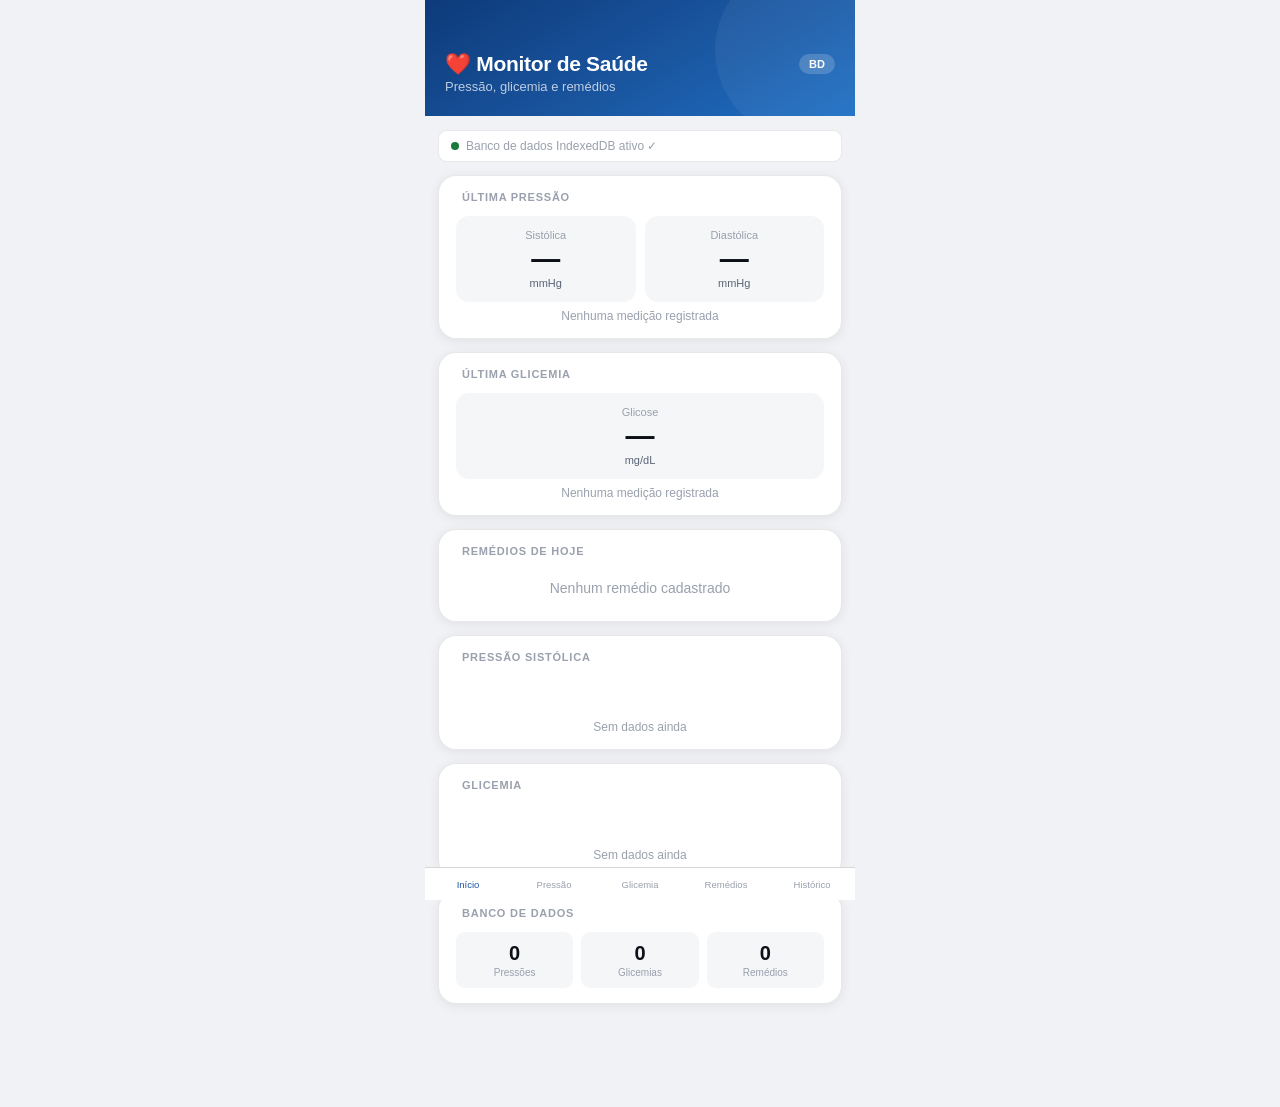
==== monitor-saude.html @ 13f9f335 "Add files via upload" ====
<!DOCTYPE html>
<html lang="pt-BR">
<head>
<meta charset="UTF-8">
<meta name="viewport" content="width=device-width,initial-scale=1,maximum-scale=1,user-scalable=no">
<meta name="apple-mobile-web-app-capable" content="yes">
<meta name="apple-mobile-web-app-title" content="Saúde">
<meta name="theme-color" content="#1a56a0">
<title>Monitor de Saúde</title>
<link rel="stylesheet" href="https://cdn.jsdelivr.net/npm/@tabler/icons-webfont@2.44.0/tabler-icons.min.css">
<style>
:root{
  --bg0:#f0f2f5;--bg1:#fff;--bg2:#f4f6f8;--bg3:#e8ecf0;
  --t1:#0d1117;--t2:#5a6375;--t3:#9aa0ad;
  --bd:rgba(0,0,0,.09);--bd2:rgba(0,0,0,.16);
  --blue:#1a56a0;--blue-bg:#ddeeff;--blue-t:#0a3d7a;
  --green:#1a7a3c;--green-bg:#d4f0df;--green-t:#0e4d22;
  --amber:#8a5200;--amber-bg:#fdebc8;--amber-t:#5c3600;
  --red:#b02020;--red-bg:#fad8d8;--red-t:#700f0f;
  --purple:#5a2d9e;--purple-bg:#ede8fb;--purple-t:#3d1d70;
  --sh:0 2px 12px rgba(0,0,0,.07);
}
@media(prefers-color-scheme:dark){:root{
  --bg0:#0e1117;--bg1:#161b22;--bg2:#1e2530;--bg3:#252d3a;
  --t1:#e6eaf0;--t2:#8b96a8;--t3:#555f6e;
  --bd:rgba(255,255,255,.07);--bd2:rgba(255,255,255,.13);
  --blue:#4d9de0;--blue-bg:#0d2340;--blue-t:#7bbef5;
  --green:#3db368;--green-bg:#0d2e1c;--green-t:#5dd488;
  --amber:#f0a830;--amber-bg:#2e1e05;--amber-t:#f5c060;
  --red:#e05555;--red-bg:#2e0e0e;--red-t:#f07070;
  --purple:#9b6cef;--purple-bg:#1e1040;--purple-t:#c4a5ff;
  --sh:0 2px 16px rgba(0,0,0,.4);
}}
*,*::before,*::after{box-sizing:border-box;margin:0;padding:0;-webkit-tap-highlight-color:transparent}
html{font-size:16px;-webkit-text-size-adjust:100%}
body{font-family:-apple-system,BlinkMacSystemFont,'Segoe UI',Roboto,sans-serif;background:var(--bg0);color:var(--t1);min-height:100vh;overscroll-behavior:none}
#app{max-width:430px;margin:0 auto;min-height:100vh}

/* HEADER */
.hdr{background:linear-gradient(150deg,#0d3a7a,#1a56a0 55%,#1e6fc4);color:#fff;padding:52px 20px 22px;position:relative;overflow:hidden}
.hdr::after{content:'';position:absolute;right:-40px;top:-40px;width:180px;height:180px;border-radius:50%;background:rgba(255,255,255,.05)}
.hdr-row{display:flex;align-items:center;justify-content:space-between;margin-bottom:3px}
.hdr h1{font-size:21px;font-weight:700;letter-spacing:-.3px}
.hdr-sub{font-size:13px;opacity:.72}
.hbadge{background:rgba(255,255,255,.18);border-radius:20px;padding:4px 10px;font-size:11px;font-weight:600}

/* NAV */
.bnav{position:fixed;bottom:0;left:50%;transform:translateX(-50%);width:100%;max-width:430px;background:var(--bg1);border-top:.5px solid var(--bd2);display:flex;z-index:200;padding-bottom:max(env(safe-area-inset-bottom),4px)}
.nb{flex:1;border:none;background:transparent;cursor:pointer;padding:9px 2px 6px;display:flex;flex-direction:column;align-items:center;gap:2px;font-size:9.5px;font-weight:500;color:var(--t3);font-family:inherit;transition:color .15s}
.nb i{font-size:22px}
.nb.on{color:var(--blue)}

/* PAGES */
.pg{display:none;padding:14px 13px 90px}
.pg.on{display:block}

/* CARD */
.card{background:var(--bg1);border-radius:18px;border:.5px solid var(--bd);box-shadow:var(--sh);padding:15px 17px;margin-bottom:13px}
.ct{font-size:11px;font-weight:700;letter-spacing:.07em;text-transform:uppercase;color:var(--t3);margin-bottom:13px;display:flex;align-items:center;gap:6px}
.ct i{font-size:14px}

/* STATS */
.sg{display:grid;grid-template-columns:1fr 1fr;gap:9px}
.sg.one{grid-template-columns:1fr}
.sb{background:var(--bg2);border-radius:13px;padding:13px 10px;text-align:center}
.sl{font-size:11px;color:var(--t3);margin-bottom:4px}
.sv{font-size:29px;font-weight:700;line-height:1;color:var(--t1)}
.su{font-size:11px;color:var(--t2);margin-top:3px}
.ss{font-size:12px;color:var(--t3);text-align:center;margin-top:7px}

/* FORMS */
.f{margin-bottom:12px}
.f label{display:block;font-size:13px;font-weight:500;color:var(--t2);margin-bottom:4px}
.fi,.fs{width:100%;padding:11px 13px;border-radius:9px;border:1px solid var(--bd2);background:var(--bg2);font-size:15px;color:var(--t1);font-family:inherit;appearance:none;-webkit-appearance:none}
.fi:focus,.fs:focus{outline:none;border-color:var(--blue);box-shadow:0 0 0 3px rgba(26,86,160,.15)}
.fr{display:grid;grid-template-columns:1fr 1fr;gap:9px}
.fr3{display:grid;grid-template-columns:1fr 1fr 1fr;gap:7px}

/* CHIPS */
.chips{display:flex;gap:7px;flex-wrap:wrap;margin-top:4px}
.chip{padding:7px 13px;border-radius:30px;border:1px solid var(--bd2);background:var(--bg2);font-size:13px;font-weight:500;cursor:pointer;color:var(--t2);font-family:inherit;transition:all .15s}
.chip.on{background:var(--blue);color:#fff;border-color:var(--blue)}

/* BUTTONS */
.btn{width:100%;padding:13px;border-radius:14px;border:none;background:var(--blue);color:#fff;font-size:15px;font-weight:700;cursor:pointer;display:flex;align-items:center;justify-content:center;gap:8px;font-family:inherit;transition:all .15s}
.btn:active{transform:scale(.97);opacity:.9}
.btn.green{background:var(--green)}
.btn.red{background:var(--red)}
.btn.purple{background:var(--purple)}
.btn.ghost{background:var(--bg2);color:var(--t2);border:1px solid var(--bd2)}
.btn-row{display:grid;grid-template-columns:1fr 1fr;gap:8px;margin-top:8px}

/* BADGES */
.badge{font-size:11px;font-weight:700;padding:3px 9px;border-radius:20px;flex-shrink:0;white-space:nowrap}
.b-normal{background:var(--green-bg);color:var(--green-t)}
.b-alerta{background:var(--amber-bg);color:var(--amber-t)}
.b-alto{background:var(--red-bg);color:var(--red-t)}
.b-baixo{background:var(--blue-bg);color:var(--blue-t)}

/* LIST */
.li{display:flex;align-items:flex-start;padding:11px 0;border-bottom:.5px solid var(--bd)}
.li:last-child{border-bottom:none;padding-bottom:0}
.li:first-child{padding-top:0}
.ico{width:40px;height:40px;border-radius:11px;flex-shrink:0;display:flex;align-items:center;justify-content:center;font-size:19px;margin-right:11px;margin-top:1px}
.ico.bp{background:var(--blue-bg);color:var(--blue)}
.ico.gl{background:var(--green-bg);color:var(--green)}
.ico.med{background:var(--purple-bg);color:var(--purple)}
.lb{flex:1;min-width:0}
.lv{font-size:15px;font-weight:700;color:var(--t1)}
.lm{font-size:12px;color:var(--t3);margin-top:1px}
.ln{font-size:11px;color:var(--t2);background:var(--bg2);border-radius:6px;padding:2px 8px;display:inline-block;margin-top:4px}
.la{display:flex;flex-direction:column;align-items:flex-end;gap:5px;flex-shrink:0;margin-left:8px}
.ibtn{background:none;border:none;cursor:pointer;padding:5px;border-radius:7px;color:var(--t3);font-size:17px;display:flex;align-items:center;justify-content:center}
.ibtn:active{background:var(--red-bg);color:var(--red)}

/* CHART */
.mchart{display:flex;align-items:flex-end;gap:4px;height:58px;margin-top:9px}
.bc{flex:1;display:flex;flex-direction:column;align-items:center;gap:2px}
.bbar{width:100%;border-radius:4px 4px 0 0;min-height:3px}
.blbl{font-size:9px;color:var(--t3)}

/* REFERENCE */
.ri{display:flex;align-items:center;gap:8px;padding:7px 0;font-size:13px;border-bottom:.5px solid var(--bd)}
.ri:last-child{border-bottom:none}
.rdot{width:9px;height:9px;border-radius:50%;flex-shrink:0}

/* EMPTY */
.empty{text-align:center;padding:28px 16px;color:var(--t3)}
.empty i{font-size:42px;display:block;margin-bottom:9px;opacity:.3}
.empty p{font-size:14px}

/* TOAST */
.toast{position:fixed;bottom:100px;left:50%;transform:translateX(-50%) translateY(20px);background:#1a1f2e;color:#e6eaf0;padding:11px 22px;border-radius:30px;font-size:14px;font-weight:500;opacity:0;transition:all .25s;z-index:999;white-space:nowrap;pointer-events:none;box-shadow:0 4px 20px rgba(0,0,0,.3)}
.toast.on{opacity:1;transform:translateX(-50%) translateY(0)}

/* FILTER */
.frow{display:flex;gap:7px;margin-bottom:13px}
.fb{flex:1;padding:9px;border-radius:9px;border:1px solid var(--bd2);background:var(--bg2);font-size:13px;font-weight:600;cursor:pointer;color:var(--t2);font-family:inherit;transition:all .15s}
.fb.on{background:var(--blue);color:#fff;border-color:var(--blue)}

/* SUM */
.sg3{display:grid;grid-template-columns:1fr 1fr 1fr;gap:8px}
.smb{background:var(--bg2);border-radius:9px;padding:10px 8px;text-align:center}
.smv{font-size:20px;font-weight:700;color:var(--t1)}
.sml{font-size:10px;color:var(--t3);margin-top:2px}

/* DB STATUS */
.dbs{display:flex;align-items:center;gap:7px;font-size:12px;color:var(--t3);margin-bottom:13px;padding:8px 12px;background:var(--bg1);border-radius:9px;border:.5px solid var(--bd)}
.dbd{width:8px;height:8px;border-radius:50%;background:var(--amber);flex-shrink:0}

/* MODAL */
.overlay{position:fixed;inset:0;background:rgba(0,0,0,.55);z-index:500;display:none;align-items:flex-end;justify-content:center}
.overlay.on{display:flex}
.modal{background:var(--bg1);border-radius:20px 20px 0 0;padding:20px 18px;width:100%;max-width:430px;max-height:90vh;overflow-y:auto;padding-bottom:max(env(safe-area-inset-bottom),20px)}
.modal-title{font-size:18px;font-weight:700;margin-bottom:16px;display:flex;align-items:center;justify-content:space-between}
.modal-close{background:var(--bg2);border:none;cursor:pointer;width:32px;height:32px;border-radius:50%;font-size:18px;display:flex;align-items:center;justify-content:center;color:var(--t2)}

/* MEDICINE CARD */
.med-card{background:var(--bg1);border-radius:16px;border:.5px solid var(--bd);box-shadow:var(--sh);padding:14px 16px;margin-bottom:12px}
.med-header{display:flex;align-items:center;gap:10px;margin-bottom:10px}
.med-ico{width:44px;height:44px;border-radius:12px;background:var(--purple-bg);color:var(--purple);display:flex;align-items:center;justify-content:center;font-size:22px;flex-shrink:0}
.med-name{font-size:16px;font-weight:700;color:var(--t1)}
.med-dose{font-size:13px;color:var(--t2);margin-top:1px}
.med-times{display:flex;flex-wrap:wrap;gap:6px;margin-bottom:10px}
.med-time{background:var(--purple-bg);color:var(--purple-t);border-radius:20px;padding:4px 11px;font-size:12px;font-weight:600;display:flex;align-items:center;gap:4px}
.med-imgs{display:flex;gap:7px;flex-wrap:wrap;margin-top:8px}
.med-img{width:64px;height:64px;border-radius:9px;object-fit:cover;cursor:pointer;border:.5px solid var(--bd2)}
.med-actions{display:flex;gap:7px;margin-top:10px}
.med-btn{flex:1;padding:8px;border-radius:9px;border:none;font-size:13px;font-weight:600;cursor:pointer;display:flex;align-items:center;justify-content:center;gap:5px;font-family:inherit}
.med-btn.edit{background:var(--blue-bg);color:var(--blue-t)}
.med-btn.del{background:var(--red-bg);color:var(--red-t)}

/* IMG PREVIEW MODAL */
.img-modal{position:fixed;inset:0;background:rgba(0,0,0,.88);z-index:700;display:none;align-items:center;justify-content:center}
.img-modal.on{display:flex}
.img-modal img{max-width:95vw;max-height:90vh;border-radius:10px;object-fit:contain}
.img-close{position:absolute;top:16px;right:16px;background:rgba(255,255,255,.15);border:none;color:#fff;width:36px;height:36px;border-radius:50%;font-size:20px;cursor:pointer;display:flex;align-items:center;justify-content:center}

/* CONFIRM DIALOG */
.confirm-overlay{position:fixed;inset:0;background:rgba(0,0,0,.5);z-index:600;display:none;align-items:center;justify-content:center;padding:20px}
.confirm-overlay.on{display:flex}
.confirm-box{background:var(--bg1);border-radius:18px;padding:22px 20px;width:100%;max-width:340px;text-align:center}
.confirm-box h3{font-size:18px;font-weight:700;margin-bottom:8px}
.confirm-box p{font-size:14px;color:var(--t2);margin-bottom:20px;line-height:1.5}
.confirm-btns{display:grid;grid-template-columns:1fr 1fr;gap:9px}
.cbtn{padding:12px;border-radius:11px;border:none;font-size:15px;font-weight:700;cursor:pointer;font-family:inherit}
.cbtn.cancel{background:var(--bg2);color:var(--t2)}
.cbtn.confirm{background:var(--red);color:#fff}

/* SCHEDULE REMINDER */
.sched-row{display:flex;align-items:center;justify-content:space-between;padding:8px 0;border-bottom:.5px solid var(--bd)}
.sched-row:last-child{border-bottom:none}
.sched-time{font-size:16px;font-weight:700;color:var(--t1)}
.sched-info{font-size:12px;color:var(--t3)}
</style>
</head>
<body>
<div id="app">
  <div class="hdr">
    <div class="hdr-row">
      <h1>❤️ Monitor de Saúde</h1>
      <span class="hbadge" id="db-badge">BD</span>
    </div>
    <div class="hdr-sub" id="hdr-sub">Carregando banco de dados...</div>
  </div>

  <!-- ═══ INÍCIO ═══ -->
  <div id="pg-home" class="pg on">
    <div class="dbs"><div class="dbd" id="db-dot"></div><span id="db-txt">Iniciando...</span></div>

    <div class="card">
      <div class="ct"><i class="ti ti-heart"></i> Última pressão</div>
      <div class="sg">
        <div class="sb"><div class="sl">Sistólica</div><div class="sv" id="d-sis">—</div><div class="su">mmHg</div></div>
        <div class="sb"><div class="sl">Diastólica</div><div class="sv" id="d-dia">—</div><div class="su">mmHg</div></div>
      </div>
      <div class="ss" id="d-bp-i">Nenhuma medição registrada</div>
    </div>

    <div class="card">
      <div class="ct"><i class="ti ti-droplet"></i> Última glicemia</div>
      <div class="sg one">
        <div class="sb"><div class="sl">Glicose</div><div class="sv" id="d-gl">—</div><div class="su">mg/dL</div></div>
      </div>
      <div class="ss" id="d-gl-i">Nenhuma medição registrada</div>
    </div>

    <div class="card">
      <div class="ct"><i class="ti ti-pill"></i> Remédios de hoje</div>
      <div id="d-meds-today"><div class="empty" style="padding:10px"><p>Nenhum remédio cadastrado</p></div></div>
    </div>

    <div class="card">
      <div class="ct"><i class="ti ti-chart-bar"></i> Pressão sistólica</div>
      <div class="mchart" id="chart-bp"></div>
    </div>
    <div class="card">
      <div class="ct"><i class="ti ti-chart-bar"></i> Glicemia</div>
      <div class="mchart" id="chart-gl"></div>
    </div>

    <div class="card">
      <div class="ct"><i class="ti ti-database"></i> Banco de dados</div>
      <div class="sg3">
        <div class="smb"><div class="smv" id="sum-bp">0</div><div class="sml">Pressões</div></div>
        <div class="smb"><div class="smv" id="sum-gl">0</div><div class="sml">Glicemias</div></div>
        <div class="smb"><div class="smv" id="sum-med">0</div><div class="sml">Remédios</div></div>
      </div>
    </div>
  </div>

  <!-- ═══ PRESSÃO ═══ -->
  <div id="pg-bp" class="pg">
    <div class="card">
      <div class="ct"><i class="ti ti-plus-circle"></i> Nova medição de pressão</div>
      <div class="fr f">
        <div><label>Sistólica (mmHg) *</label><input class="fi" id="bp-sis" type="number" inputmode="numeric" placeholder="120" min="60" max="260"></div>
        <div><label>Diastólica (mmHg) *</label><input class="fi" id="bp-dia" type="number" inputmode="numeric" placeholder="80" min="40" max="160"></div>
      </div>
      <div class="f"><label>Pulso (bpm)</label><input class="fi" id="bp-pulse" type="number" inputmode="numeric" placeholder="70 — opcional"></div>
      <div class="f">
        <label>Momento</label>
        <div class="chips">
          <button class="chip on" data-bpm="Antes do café">Antes café</button>
          <button class="chip" data-bpm="Após café">Após café</button>
          <button class="chip" data-bpm="Almoço">Almoço</button>
          <button class="chip" data-bpm="Tarde">Tarde</button>
          <button class="chip" data-bpm="Dormir">Dormir</button>
        </div>
      </div>
      <div class="f">
        <label>Posição</label>
        <div class="chips">
          <button class="chip on" data-bpp="Sentado">Sentado</button>
          <button class="chip" data-bpp="Deitado">Deitado</button>
          <button class="chip" data-bpp="Em pé">Em pé</button>
        </div>
      </div>
      <div class="f"><label>Observação</label><input class="fi" id="bp-note" type="text" placeholder="Ex.: em repouso, após exercício..."></div>
      <div class="f"><label>Data e hora</label><input class="fi" id="bp-dt" type="datetime-local"></div>
      <button class="btn" onclick="saveBP()"><i class="ti ti-device-floppy"></i> Salvar medição</button>
    </div>
    <div class="card">
      <div class="ct"><i class="ti ti-info-circle"></i> Classificação (OMS)</div>
      <div class="ri"><div class="rdot" style="background:#1a7a3c"></div><span><b>Normal:</b> abaixo de 120/80 mmHg</span></div>
      <div class="ri"><div class="rdot" style="background:#e8a020"></div><span><b>Elevada:</b> 120–129 / &lt;80 mmHg</span></div>
      <div class="ri"><div class="rdot" style="background:#e05555"></div><span><b>Hipert. grau 1:</b> 130–139 / 80–89 mmHg</span></div>
      <div class="ri"><div class="rdot" style="background:#b02020"></div><span><b>Hipert. grau 2:</b> ≥140 / ≥90 mmHg</span></div>
    </div>
  </div>

  <!-- ═══ GLICEMIA ═══ -->
  <div id="pg-gl" class="pg">
    <div class="card">
      <div class="ct"><i class="ti ti-plus-circle"></i> Nova medição de glicemia</div>
      <div class="f"><label>Glicose (mg/dL) *</label><input class="fi" id="gl-val" type="number" inputmode="numeric" placeholder="100" min="20" max="700"></div>
      <div class="f">
        <label>Momento da coleta</label>
        <div class="chips">
          <button class="chip on" data-glm="Jejum">Jejum</button>
          <button class="chip" data-glm="Pré-refeição">Pré-refeição</button>
          <button class="chip" data-glm="Pós-refeição">Pós-refeição</button>
          <button class="chip" data-glm="Antes dormir">Antes dormir</button>
          <button class="chip" data-glm="Madrugada">Madrugada</button>
        </div>
      </div>
      <div class="f">
        <label>Tipo de medição</label>
        <div class="chips">
          <button class="chip on" data-glt="Glicosímetro">Glicosímetro</button>
          <button class="chip" data-glt="Laboratório">Laboratório</button>
          <button class="chip" data-glt="Sensor CGM">Sensor CGM</button>
        </div>
      </div>
      <div class="f"><label>Observação</label><input class="fi" id="gl-note" type="text" placeholder="Ex.: antes da insulina, após caminhada..."></div>
      <div class="f"><label>Data e hora</label><input class="fi" id="gl-dt" type="datetime-local"></div>
      <button class="btn green" onclick="saveGL()"><i class="ti ti-device-floppy"></i> Salvar medição</button>
    </div>
    <div class="card">
      <div class="ct"><i class="ti ti-info-circle"></i> Classificação</div>
      <div class="ri"><div class="rdot" style="background:#1a56a0"></div><span><b>Hipoglicemia:</b> abaixo de 70 mg/dL</span></div>
      <div class="ri"><div class="rdot" style="background:#1a7a3c"></div><span><b>Jejum normal:</b> 70–99 mg/dL</span></div>
      <div class="ri"><div class="rdot" style="background:#e8a020"></div><span><b>Pré-diabetes (jejum):</b> 100–125 mg/dL</span></div>
      <div class="ri"><div class="rdot" style="background:#b02020"></div><span><b>Diabetes (jejum):</b> ≥126 mg/dL</span></div>
      <div class="ri"><div class="rdot" style="background:#1a7a3c"></div><span><b>Pós-refeição normal:</b> abaixo de 140 mg/dL</span></div>
    </div>
  </div>

  <!-- ═══ REMÉDIOS ═══ -->
  <div id="pg-med" class="pg">
    <button class="btn purple" onclick="openMedModal(null)" style="margin-bottom:14px"><i class="ti ti-plus"></i> Cadastrar novo remédio</button>
    <div id="med-list"></div>
  </div>

  <!-- ═══ HISTÓRICO ═══ -->
  <div id="pg-hist" class="pg">
    <div class="frow">
      <button class="fb on" id="hf-bp" onclick="switchHist('bp')"><i class="ti ti-heart"></i> Pressão</button>
      <button class="fb" id="hf-gl" onclick="switchHist('gl')"><i class="ti ti-droplet"></i> Glicemia</button>
    </div>
    <div id="hist-bp"></div>
    <div id="hist-gl" style="display:none"></div>
  </div>

  <!-- NAV -->
  <nav class="bnav">
    <button class="nb on" onclick="goPage('home',this)"><i class="ti ti-layout-dashboard"></i>Início</button>
    <button class="nb" onclick="goPage('bp',this)"><i class="ti ti-heart"></i>Pressão</button>
    <button class="nb" onclick="goPage('gl',this)"><i class="ti ti-droplet"></i>Glicemia</button>
    <button class="nb" onclick="goPage('med',this)"><i class="ti ti-pill"></i>Remédios</button>
    <button class="nb" onclick="goPage('hist',this)"><i class="ti ti-history"></i>Histórico</button>
  </nav>
</div>

<!-- ═══ MODAL REMÉDIO ═══ -->
<div class="overlay" id="med-modal" onclick="closeMedModal(event)">
  <div class="modal">
    <div class="modal-title">
      <span id="med-modal-title">Novo remédio</span>
      <button class="modal-close" onclick="closeMedModal()"><i class="ti ti-x"></i></button>
    </div>
    <input type="hidden" id="med-edit-id">

    <div class="f"><label>Nome do remédio *</label><input class="fi" id="med-name" type="text" placeholder="Ex.: Losartana, Metformina..."></div>
    <div class="fr f">
      <div><label>Dosagem</label><input class="fi" id="med-dose" type="text" placeholder="Ex.: 50mg"></div>
      <div><label>Forma</label>
        <select class="fs" id="med-form">
          <option>Comprimido</option><option>Cápsula</option><option>Líquido</option>
          <option>Injeção</option><option>Gotas</option><option>Adesivo</option><option>Outro</option>
        </select>
      </div>
    </div>
    <div class="f"><label>Instruções de uso</label><input class="fi" id="med-instr" type="text" placeholder="Ex.: tomar com água, antes do café..."></div>
    <div class="f">
      <label>Horários de tomada</label>
      <div id="times-list" style="margin-bottom:8px"></div>
      <div style="display:flex;gap:8px">
        <input class="fi" id="new-time" type="time" style="flex:1">
        <button class="btn" style="width:auto;padding:11px 16px" onclick="addTime()"><i class="ti ti-plus"></i></button>
      </div>
    </div>

    <div class="f">
      <label>Fotos (caixa, bula, receita)</label>
      <div id="med-photos-preview" class="med-imgs" style="margin-bottom:8px"></div>
      <div class="btn-row">
        <button class="btn ghost" onclick="document.getElementById('photo-cam').click()"><i class="ti ti-camera"></i> Câmera</button>
        <button class="btn ghost" onclick="document.getElementById('photo-file').click()"><i class="ti ti-photo"></i> Galeria</button>
      </div>
      <input type="file" id="photo-cam" accept="image/*" capture="environment" style="display:none" onchange="addPhoto(this)">
      <input type="file" id="photo-file" accept="image/*" multiple style="display:none" onchange="addPhoto(this)">
    </div>

    <div class="f"><label>Observação</label><input class="fi" id="med-obs" type="text" placeholder="Ex.: armazenar na geladeira, uso contínuo..."></div>
    <button class="btn purple" onclick="saveMed()"><i class="ti ti-device-floppy"></i> Salvar remédio</button>
  </div>
</div>

<!-- ═══ CONFIRM DIALOG ═══ -->
<div class="confirm-overlay" id="confirm-overlay">
  <div class="confirm-box">
    <h3 id="confirm-title">Confirmar exclusão</h3>
    <p id="confirm-msg">Tem certeza que deseja excluir este registro? Esta ação não pode ser desfeita.</p>
    <div class="confirm-btns">
      <button class="cbtn cancel" onclick="closeConfirm()">Cancelar</button>
      <button class="cbtn confirm" id="confirm-ok">Excluir</button>
    </div>
  </div>
</div>

<!-- ═══ IMG PREVIEW ═══ -->
<div class="img-modal" id="img-modal" onclick="closeImgModal()">
  <img id="img-modal-src" src="" alt="">
  <button class="img-close" onclick="closeImgModal()"><i class="ti ti-x"></i></button>
</div>

<div class="toast" id="toast"></div>

<script>
/* ════════════════════════════════
   BANCO DE DADOS — IndexedDB
════════════════════════════════ */
const DB_NAME = 'MonitorSaude_v2', DB_VER = 1;
let db = null;

function openDB() {
  return new Promise((res, rej) => {
    const req = indexedDB.open(DB_NAME, DB_VER);
    req.onupgradeneeded = e => {
      const d = e.target.result;
      ['pressao','glicemia','remedios'].forEach(store => {
        if (!d.objectStoreNames.contains(store)) {
          const s = d.createObjectStore(store, { keyPath: 'id', autoIncrement: true });
          s.createIndex('dt', 'dt', { unique: false });
        }
      });
    };
    req.onsuccess = e => { db = e.target.result; res(db); };
    req.onerror = e => rej(e.target.error);
  });
}

function dbAdd(store, rec) {
  return new Promise((res, rej) => {
    const tx = db.transaction(store, 'readwrite');
    const req = tx.objectStore(store).add(rec);
    req.onsuccess = e => res(e.target.result);
    req.onerror = e => rej(e.target.error);
  });
}

function dbPut(store, rec) {
  return new Promise((res, rej) => {
    const tx = db.transaction(store, 'readwrite');
    const req = tx.objectStore(store).put(rec);
    req.onsuccess = e => res(e.target.result);
    req.onerror = e => rej(e.target.error);
  });
}

function dbGetAll(store) {
  return new Promise((res, rej) => {
    const tx = db.transaction(store, 'readonly');
    const req = tx.objectStore(store).getAll();
    req.onsuccess = e => res([...e.target.result].reverse());
    req.onerror = e => rej(e.target.error);
  });
}

function dbGet(store, id) {
  return new Promise((res, rej) => {
    const tx = db.transaction(store, 'readonly');
    const req = tx.objectStore(store).get(id);
    req.onsuccess = e => res(e.target.result);
    req.onerror = e => rej(e.target.error);
  });
}

function dbDelete(store, id) {
  return new Promise((res, rej) => {
    const tx = db.transaction(store, 'readwrite');
    const req = tx.objectStore(store).delete(Number(id));
    req.onsuccess = () => res(true);
    req.onerror = e => rej(e.target.error);
  });
}

/* ════════════════════════════════
   ESTADO
════════════════════════════════ */
let bpMoment = 'Antes do café', bpPos = 'Sentado';
let glMoment = 'Jejum', glType = 'Glicosímetro';
let histTab = 'bp';
let medTimes = [];
let medPhotos = []; // base64 strings
let confirmCallback = null;

/* ════════════════════════════════
   UTILS
════════════════════════════════ */
function getNow() {
  const n = new Date(), p = x => String(x).padStart(2,'0');
  return `${n.getFullYear()}-${p(n.getMonth()+1)}-${p(n.getDate())}T${p(n.getHours())}:${p(n.getMinutes())}`;
}
function fdt(dt) {
  const d = new Date(dt);
  return d.toLocaleDateString('pt-BR', {day:'2-digit',month:'2-digit',year:'numeric'}) +
    ' às ' + d.toLocaleTimeString('pt-BR', {hour:'2-digit',minute:'2-digit'});
}

function toast(msg, err) {
  const t = document.getElementById('toast');
  t.textContent = msg;
  t.style.background = err ? '#6e0e0e' : '#1a1f2e';
  t.classList.add('on');
  setTimeout(() => t.classList.remove('on'), 3000);
}

function confirm2(title, msg, cb) {
  document.getElementById('confirm-title').textContent = title;
  document.getElementById('confirm-msg').textContent = msg;
  confirmCallback = cb;
  document.getElementById('confirm-overlay').classList.add('on');
}
function closeConfirm() {
  document.getElementById('confirm-overlay').classList.remove('on');
  confirmCallback = null;
}
document.getElementById('confirm-ok').onclick = () => {
  if (confirmCallback) confirmCallback();
  closeConfirm();
};

function classifyBP(s, d) {
  if (s < 120 && d < 80) return ['Normal', 'b-normal'];
  if (s < 130 && d < 80) return ['Elevada', 'b-alerta'];
  if (s < 140 || d < 90) return ['Hipert. 1', 'b-alto'];
  return ['Hipert. 2', 'b-alto'];
}
function classifyGL(v, m) {
  if (v < 70) return ['Hipoglicemia', 'b-baixo'];
  if (m === 'Jejum') {
    if (v < 100) return ['Normal', 'b-normal'];
    if (v < 126) return ['Pré-diabetes', 'b-alerta'];
    return ['Diabetes', 'b-alto'];
  }
  if (v < 140) return ['Normal', 'b-normal'];
  if (v < 200) return ['Atenção', 'b-alerta'];
  return ['Alta', 'b-alto'];
}

/* ════════════════════════════════
   NAVEGAÇÃO
════════════════════════════════ */
function goPage(name, btn) {
  document.querySelectorAll('.pg').forEach(p => p.classList.remove('on'));
  document.querySelectorAll('.nb').forEach(b => b.classList.remove('on'));
  document.getElementById('pg-' + name).classList.add('on');
  btn.classList.add('on');
  if (name === 'home') updateDash();
  if (name === 'hist') renderHist();
  if (name === 'med') renderMeds();
}

/* ════════════════════════════════
   CHIPS
════════════════════════════════ */
function setupChips(selector, setter) {
  document.querySelectorAll(selector).forEach(btn => {
    btn.addEventListener('click', () => {
      document.querySelectorAll(selector).forEach(b => b.classList.remove('on'));
      btn.classList.add('on');
      setter(btn.dataset[Object.keys(btn.dataset)[0]]);
    });
  });
}
setupChips('[data-bpm]', v => bpMoment = v);
setupChips('[data-bpp]', v => bpPos = v);
setupChips('[data-glm]', v => glMoment = v);
setupChips('[data-glt]', v => glType = v);

/* ════════════════════════════════
   SALVAR PRESSÃO
════════════════════════════════ */
async function saveBP() {
  const s = parseInt(document.getElementById('bp-sis').value);
  const d = parseInt(document.getElementById('bp-dia').value);
  const pulse = document.getElementById('bp-pulse').value;
  const note = document.getElementById('bp-note').value.trim();
  const dt = document.getElementById('bp-dt').value || getNow();
  if (!s || !d || s < 60 || d < 40 || s > 260 || d > 160) {
    toast('⚠️ Preencha valores válidos de pressão', true); return;
  }
  try {
    await dbAdd('pressao', { sis: s, dia: d, pulse: pulse ? parseInt(pulse) : null, moment: bpMoment, pos: bpPos, note, dt });
    ['bp-sis','bp-dia','bp-pulse','bp-note','bp-dt'].forEach(id => document.getElementById(id).value = '');
    document.getElementById('bp-dt').value = getNow();
    toast('✓ Pressão salva com sucesso!');
    updateDash();
  } catch(e) { toast('Erro ao salvar: ' + e.message, true); }
}

/* ════════════════════════════════
   SALVAR GLICEMIA
════════════════════════════════ */
async function saveGL() {
  const v = parseInt(document.getElementById('gl-val').value);
  const note = document.getElementById('gl-note').value.trim();
  const dt = document.getElementById('gl-dt').value || getNow();
  if (!v || v < 20 || v > 700) { toast('⚠️ Preencha um valor válido de glicemia', true); return; }
  try {
    await dbAdd('glicemia', { val: v, moment: glMoment, type: glType, note, dt });
    ['gl-val','gl-note','gl-dt'].forEach(id => document.getElementById(id).value = '');
    document.getElementById('gl-dt').value = getNow();
    toast('✓ Glicemia salva com sucesso!');
    updateDash();
  } catch(e) { toast('Erro ao salvar: ' + e.message, true); }
}

/* ════════════════════════════════
   EXCLUIR PRESSÃO / GLICEMIA
════════════════════════════════ */
function deleteBP(id) {
  confirm2(
    'Excluir medição de pressão',
    'Tem certeza? Este registro será removido permanentemente do banco de dados.',
    async () => {
      try {
        await dbDelete('pressao', id);
        toast('✓ Medição de pressão excluída');
        await renderHist();
        await updateDash();
      } catch(e) { toast('Erro ao excluir: ' + e.message, true); }
    }
  );
}

function deleteGL(id) {
  confirm2(
    'Excluir medição de glicemia',
    'Tem certeza? Este registro será removido permanentemente do banco de dados.',
    async () => {
      try {
        await dbDelete('glicemia', id);
        toast('✓ Medição de glicemia excluída');
        await renderHist();
        await updateDash();
      } catch(e) { toast('Erro ao excluir: ' + e.message, true); }
    }
  );
}

/* ════════════════════════════════
   DASHBOARD
════════════════════════════════ */
async function updateDash() {
  const [bps, gls, meds] = await Promise.all([
    dbGetAll('pressao'), dbGetAll('glicemia'), dbGetAll('remedios')
  ]);

  if (bps.length) {
    const l = bps[0];
    document.getElementById('d-sis').textContent = l.sis;
    document.getElementById('d-dia').textContent = l.dia;
    document.getElementById('d-bp-i').textContent = l.moment + (l.pos ? ' · ' + l.pos : '') + ' · ' + fdt(l.dt);
  } else {
    document.getElementById('d-sis').textContent = '—';
    document.getElementById('d-dia').textContent = '—';
    document.getElementById('d-bp-i').textContent = 'Nenhuma medição registrada';
  }

  if (gls.length) {
    const l = gls[0];
    document.getElementById('d-gl').textContent = l.val;
    document.getElementById('d-gl-i').textContent = l.moment + ' · ' + fdt(l.dt);
  } else {
    document.getElementById('d-gl').textContent = '—';
    document.getElementById('d-gl-i').textContent = 'Nenhuma medição registrada';
  }

  document.getElementById('sum-bp').textContent = bps.length;
  document.getElementById('sum-gl').textContent = gls.length;
  document.getElementById('sum-med').textContent = meds.length;

  // Remédios de hoje
  const todayEl = document.getElementById('d-meds-today');
  if (!meds.length) {
    todayEl.innerHTML = '<div class="empty" style="padding:10px"><p>Nenhum remédio cadastrado</p></div>';
  } else {
    const allTimes = [];
    meds.forEach(m => {
      (m.times || []).forEach(t => allTimes.push({ time: t, name: m.name, dose: m.dose }));
    });
    allTimes.sort((a, b) => a.time.localeCompare(b.time));
    if (!allTimes.length) {
      todayEl.innerHTML = '<div class="empty" style="padding:10px"><p>Nenhum horário cadastrado</p></div>';
    } else {
      todayEl.innerHTML = allTimes.map(t =>
        `<div class="sched-row">
          <div>
            <div class="sched-time"><i class="ti ti-clock" style="font-size:14px;margin-right:4px"></i>${t.time}</div>
            <div class="sched-info">${t.name}${t.dose ? ' — ' + t.dose : ''}</div>
          </div>
          <span style="font-size:20px">💊</span>
        </div>`
      ).join('');
    }
  }

  renderChart('chart-bp', bps.slice(0,10).reverse(), r => r.sis, '#1a56a0', 80, 200);
  renderChart('chart-gl', gls.slice(0,10).reverse(), r => r.val, '#1a7a3c', 50, 350);
}

function renderChart(id, data, getter, color, mn, mx) {
  const wrap = document.getElementById(id);
  if (!data.length) {
    wrap.innerHTML = '<div style="flex:1;display:flex;align-items:center;justify-content:center;font-size:12px;color:var(--t3)">Sem dados ainda</div>';
    return;
  }
  wrap.innerHTML = '';
  const range = mx - mn;
  data.forEach(r => {
    const v = getter(r);
    const pct = Math.max(5, Math.min(100, ((v - mn) / range) * 100));
    const col = document.createElement('div');
    col.className = 'bc';
    col.innerHTML = `<div class="bbar" style="height:${pct}%;background:${color};opacity:.75"></div><div class="blbl">${v}</div>`;
    wrap.appendChild(col);
  });
}

/* ════════════════════════════════
   HISTÓRICO
════════════════════════════════ */
function switchHist(type) {
  histTab = type;
  ['bp','gl'].forEach(t => {
    document.getElementById('hf-' + t).classList.toggle('on', t === type);
    document.getElementById('hist-' + t).style.display = t === type ? 'block' : 'none';
  });
  renderHist();
}

async function renderHist() {
  const [bps, gls] = await Promise.all([dbGetAll('pressao'), dbGetAll('glicemia')]);

  // PRESSÃO
  const bpEl = document.getElementById('hist-bp');
  if (!bps.length) {
    bpEl.innerHTML = '<div class="card"><div class="empty"><i class="ti ti-heart-off"></i><p>Nenhuma medição de pressão registrada</p></div></div>';
  } else {
    bpEl.innerHTML = '<div class="card">' + bps.map(r => {
      const [lbl, cls] = classifyBP(r.sis, r.dia);
      return `<div class="li">
        <div class="ico bp"><i class="ti ti-heart"></i></div>
        <div class="lb">
          <div class="lv">${r.sis}/${r.dia} mmHg${r.pulse ? `<span style="font-size:12px;font-weight:400;color:var(--t2)"> · ${r.pulse} bpm</span>` : ''}</div>
          <div class="lm">${r.moment}${r.pos ? ' · ' + r.pos : ''} · ${fdt(r.dt)}</div>
          ${r.note ? `<span class="ln">${r.note}</span>` : ''}
        </div>
        <div class="la">
          <span class="badge ${cls}">${lbl}</span>
          <button class="ibtn" onclick="deleteBP(${r.id})" title="Excluir"><i class="ti ti-trash" style="color:var(--red)"></i></button>
        </div>
      </div>`;
    }).join('') + '</div>';
  }

  // GLICEMIA
  const glEl = document.getElementById('hist-gl');
  if (!gls.length) {
    glEl.innerHTML = '<div class="card"><div class="empty"><i class="ti ti-droplet-off"></i><p>Nenhuma medição de glicemia registrada</p></div></div>';
  } else {
    glEl.innerHTML = '<div class="card">' + gls.map(r => {
      const [lbl, cls] = classifyGL(r.val, r.moment);
      return `<div class="li">
        <div class="ico gl"><i class="ti ti-droplet"></i></div>
        <div class="lb">
          <div class="lv">${r.val} mg/dL <span style="font-size:12px;font-weight:400;color:var(--t2)">· ${r.type || ''}</span></div>
          <div class="lm">${r.moment} · ${fdt(r.dt)}</div>
          ${r.note ? `<span class="ln">${r.note}</span>` : ''}
        </div>
        <div class="la">
          <span class="badge ${cls}">${lbl}</span>
          <button class="ibtn" onclick="deleteGL(${r.id})" title="Excluir"><i class="ti ti-trash" style="color:var(--red)"></i></button>
        </div>
      </div>`;
    }).join('') + '</div>';
  }
}

/* ════════════════════════════════
   REMÉDIOS — MODAL
════════════════════════════════ */
function openMedModal(id) {
  medTimes = [];
  medPhotos = [];
  document.getElementById('med-edit-id').value = id || '';
  document.getElementById('med-name').value = '';
  document.getElementById('med-dose').value = '';
  document.getElementById('med-instr').value = '';
  document.getElementById('med-obs').value = '';
  document.getElementById('med-form').value = 'Comprimido';
  document.getElementById('med-modal-title').textContent = id ? 'Editar remédio' : 'Novo remédio';
  renderMedTimes();
  renderMedPhotos();

  if (id) {
    dbGet('remedios', Number(id)).then(med => {
      if (!med) return;
      document.getElementById('med-name').value = med.name || '';
      document.getElementById('med-dose').value = med.dose || '';
      document.getElementById('med-instr').value = med.instr || '';
      document.getElementById('med-obs').value = med.obs || '';
      document.getElementById('med-form').value = med.form || 'Comprimido';
      medTimes = [...(med.times || [])];
      medPhotos = [...(med.photos || [])];
      renderMedTimes();
      renderMedPhotos();
    });
  }
  document.getElementById('med-modal').classList.add('on');
}

function closeMedModal(evt) {
  if (evt && evt.target !== document.getElementById('med-modal')) return;
  document.getElementById('med-modal').classList.remove('on');
}

function addTime() {
  const t = document.getElementById('new-time').value;
  if (!t) { toast('Escolha um horário', true); return; }
  if (medTimes.includes(t)) { toast('Horário já adicionado', true); return; }
  medTimes.push(t);
  medTimes.sort();
  document.getElementById('new-time').value = '';
  renderMedTimes();
}

function removeTime(t) {
  medTimes = medTimes.filter(x => x !== t);
  renderMedTimes();
}

function renderMedTimes() {
  const el = document.getElementById('times-list');
  if (!medTimes.length) { el.innerHTML = '<div style="font-size:13px;color:var(--t3);margin-bottom:4px">Nenhum horário adicionado</div>'; return; }
  el.innerHTML = medTimes.map(t =>
    `<div style="display:inline-flex;align-items:center;gap:5px;background:var(--purple-bg);color:var(--purple-t);border-radius:20px;padding:5px 10px 5px 12px;font-size:13px;font-weight:600;margin:3px">
      <i class="ti ti-clock" style="font-size:13px"></i>${t}
      <button onclick="removeTime('${t}')" style="background:none;border:none;cursor:pointer;color:var(--purple-t);font-size:15px;padding:0;line-height:1;margin-left:2px">×</button>
    </div>`
  ).join('');
}

function addPhoto(input) {
  const files = Array.from(input.files);
  files.forEach(file => {
    const reader = new FileReader();
    reader.onload = e => {
      medPhotos.push(e.target.result);
      renderMedPhotos();
    };
    reader.readAsDataURL(file);
  });
  input.value = '';
}

function removePhoto(idx) {
  medPhotos.splice(idx, 1);
  renderMedPhotos();
}

function renderMedPhotos() {
  const el = document.getElementById('med-photos-preview');
  if (!medPhotos.length) { el.innerHTML = ''; return; }
  el.innerHTML = medPhotos.map((src, i) =>
    `<div style="position:relative;display:inline-block">
      <img class="med-img" src="${src}" alt="foto" onclick="openImgModal('${src}')">
      <button onclick="removePhoto(${i})" style="position:absolute;top:-5px;right:-5px;width:20px;height:20px;border-radius:50%;background:var(--red);border:none;color:#fff;font-size:12px;cursor:pointer;display:flex;align-items:center;justify-content:center;font-weight:700">×</button>
    </div>`
  ).join('');
}

async function saveMed() {
  const name = document.getElementById('med-name').value.trim();
  if (!name) { toast('⚠️ Informe o nome do remédio', true); return; }
  const editId = document.getElementById('med-edit-id').value;
  const rec = {
    name,
    dose: document.getElementById('med-dose').value.trim(),
    form: document.getElementById('med-form').value,
    instr: document.getElementById('med-instr').value.trim(),
    obs: document.getElementById('med-obs').value.trim(),
    times: [...medTimes],
    photos: [...medPhotos],
    dt: getNow()
  };
  try {
    if (editId) {
      rec.id = Number(editId);
      await dbPut('remedios', rec);
      toast('✓ Remédio atualizado!');
    } else {
      await dbAdd('remedios', rec);
      toast('✓ Remédio cadastrado!');
    }
    document.getElementById('med-modal').classList.remove('on');
    await renderMeds();
    await updateDash();
  } catch(e) { toast('Erro ao salvar: ' + e.message, true); }
}

async function deleteMed(id) {
  confirm2(
    'Excluir remédio',
    'Tem certeza? O remédio e todas as fotos serão removidos permanentemente.',
    async () => {
      try {
        await dbDelete('remedios', id);
        toast('✓ Remédio excluído');
        await renderMeds();
        await updateDash();
      } catch(e) { toast('Erro ao excluir: ' + e.message, true); }
    }
  );
}

async function renderMeds() {
  const meds = await dbGetAll('remedios');
  const el = document.getElementById('med-list');
  if (!meds.length) {
    el.innerHTML = '<div class="card"><div class="empty"><i class="ti ti-pill-off"></i><p>Nenhum remédio cadastrado.<br>Toque em "+ Cadastrar novo remédio" para começar.</p></div></div>';
    return;
  }
  el.innerHTML = meds.map(m => `
    <div class="med-card">
      <div class="med-header">
        <div class="med-ico"><i class="ti ti-pill"></i></div>
        <div>
          <div class="med-name">${m.name}</div>
          <div class="med-dose">${[m.dose, m.form].filter(Boolean).join(' · ')}</div>
        </div>
      </div>
      ${m.times && m.times.length ? `
        <div class="med-times">
          ${m.times.map(t => `<span class="med-time"><i class="ti ti-clock" style="font-size:12px"></i>${t}</span>`).join('')}
        </div>` : ''}
      ${m.instr ? `<div style="font-size:13px;color:var(--t2);margin-bottom:6px"><i class="ti ti-info-circle" style="font-size:13px;margin-right:4px"></i>${m.instr}</div>` : ''}
      ${m.obs ? `<div style="font-size:12px;color:var(--t3);margin-bottom:6px">${m.obs}</div>` : ''}
      ${m.photos && m.photos.length ? `
        <div class="med-imgs">
          ${m.photos.map(src => `<img class="med-img" src="${src}" alt="foto" onclick="openImgModal('${src}')">`).join('')}
        </div>` : ''}
      <div class="med-actions">
        <button class="med-btn edit" onclick="openMedModal(${m.id})"><i class="ti ti-edit"></i> Editar</button>
        <button class="med-btn del" onclick="deleteMed(${m.id})"><i class="ti ti-trash"></i> Excluir</button>
      </div>
    </div>
  `).join('');
}

/* ════════════════════════════════
   VISUALIZADOR DE IMAGEM
════════════════════════════════ */
function openImgModal(src) {
  document.getElementById('img-modal-src').src = src;
  document.getElementById('img-modal').classList.add('on');
}
function closeImgModal() {
  document.getElementById('img-modal').classList.remove('on');
}

/* ════════════════════════════════
   INICIALIZAR
════════════════════════════════ */
(async () => {
  document.getElementById('bp-dt').value = getNow();
  document.getElementById('gl-dt').value = getNow();
  try {
    await openDB();
    document.getElementById('db-dot').style.background = '#1a7a3c';
    document.getElementById('db-txt').textContent = 'Banco de dados IndexedDB ativo ✓';
    document.getElementById('hdr-sub').textContent = 'Pressão, glicemia e remédios';
    await updateDash();
  } catch(e) {
    document.getElementById('db-dot').style.background = '#b02020';
    document.getElementById('db-txt').textContent = 'Erro no BD: ' + e.message;
  }
})();
</script>
</body>
</html>
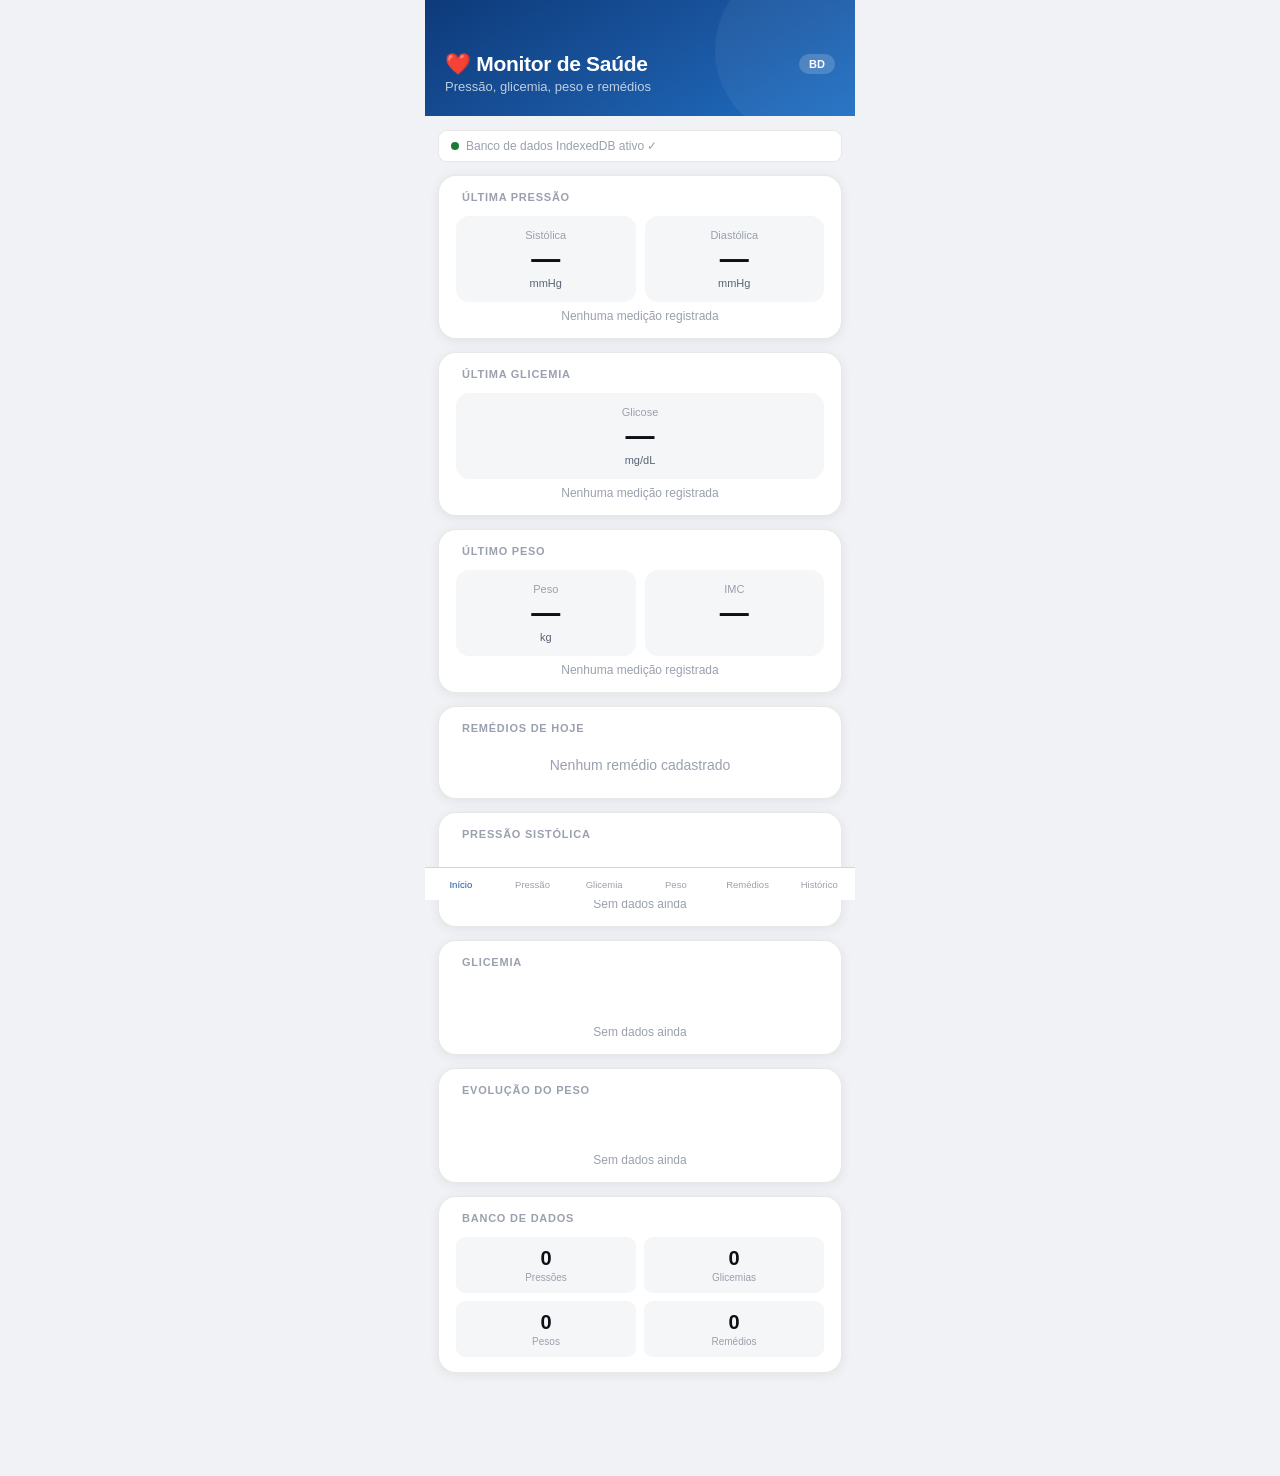
==== commit bf8531eb: "Add files via upload" ====
--- a/monitor-saude.html
+++ b/monitor-saude.html
@@ -18,6 +18,7 @@
   --amber:#8a5200;--amber-bg:#fdebc8;--amber-t:#5c3600;
   --red:#b02020;--red-bg:#fad8d8;--red-t:#700f0f;
   --purple:#5a2d9e;--purple-bg:#ede8fb;--purple-t:#3d1d70;
+  --teal:#0e7a6e;--teal-bg:#d0f2ee;--teal-t:#074d45;
   --sh:0 2px 12px rgba(0,0,0,.07);
 }
 @media(prefers-color-scheme:dark){:root{
@@ -29,6 +30,7 @@
   --amber:#f0a830;--amber-bg:#2e1e05;--amber-t:#f5c060;
   --red:#e05555;--red-bg:#2e0e0e;--red-t:#f07070;
   --purple:#9b6cef;--purple-bg:#1e1040;--purple-t:#c4a5ff;
+  --teal:#2bbdae;--teal-bg:#04302c;--teal-t:#5de0d4;
   --sh:0 2px 16px rgba(0,0,0,.4);
 }}
 *,*::before,*::after{box-sizing:border-box;margin:0;padding:0;-webkit-tap-highlight-color:transparent}
@@ -105,6 +107,8 @@
 .ico.bp{background:var(--blue-bg);color:var(--blue)}
 .ico.gl{background:var(--green-bg);color:var(--green)}
 .ico.med{background:var(--purple-bg);color:var(--purple)}
+.ico.wt{background:var(--teal-bg);color:var(--teal)}
+.btn.teal{background:var(--teal)}
 .lb{flex:1;min-width:0}
 .lv{font-size:15px;font-weight:700;color:var(--t1)}
 .lm{font-size:12px;color:var(--t3);margin-top:1px}
@@ -226,6 +230,15 @@
     </div>
 
     <div class="card">
+      <div class="ct"><i class="ti ti-scale"></i> Último peso</div>
+      <div class="sg">
+        <div class="sb"><div class="sl">Peso</div><div class="sv" id="d-wt">—</div><div class="su">kg</div></div>
+        <div class="sb"><div class="sl">IMC</div><div class="sv" id="d-imc">—</div><div class="su" id="d-imc-class"></div></div>
+      </div>
+      <div class="ss" id="d-wt-i">Nenhuma medição registrada</div>
+    </div>
+
+    <div class="card">
       <div class="ct"><i class="ti ti-pill"></i> Remédios de hoje</div>
       <div id="d-meds-today"><div class="empty" style="padding:10px"><p>Nenhum remédio cadastrado</p></div></div>
     </div>
@@ -238,12 +251,17 @@
       <div class="ct"><i class="ti ti-chart-bar"></i> Glicemia</div>
       <div class="mchart" id="chart-gl"></div>
     </div>
+    <div class="card">
+      <div class="ct"><i class="ti ti-chart-bar"></i> Evolução do peso</div>
+      <div class="mchart" id="chart-wt"></div>
+    </div>
 
     <div class="card">
       <div class="ct"><i class="ti ti-database"></i> Banco de dados</div>
-      <div class="sg3">
+      <div style="display:grid;grid-template-columns:1fr 1fr;gap:8px">
         <div class="smb"><div class="smv" id="sum-bp">0</div><div class="sml">Pressões</div></div>
         <div class="smb"><div class="smv" id="sum-gl">0</div><div class="sml">Glicemias</div></div>
+        <div class="smb"><div class="smv" id="sum-wt">0</div><div class="sml">Pesos</div></div>
         <div class="smb"><div class="smv" id="sum-med">0</div><div class="sml">Remédios</div></div>
       </div>
     </div>
@@ -326,6 +344,43 @@
     </div>
   </div>
 
+  <!-- ═══ PESO ═══ -->
+  <div id="pg-wt" class="pg">
+    <div class="card">
+      <div class="ct"><i class="ti ti-plus-circle"></i> Registrar peso</div>
+      <div class="fr f">
+        <div><label>Peso (kg) *</label><input class="fi" id="wt-val" type="number" inputmode="decimal" placeholder="70.5" min="20" max="300" step="0.1"></div>
+        <div><label>Altura (cm)</label><input class="fi" id="wt-alt" type="number" inputmode="numeric" placeholder="170" min="100" max="250"></div>
+      </div>
+      <div id="wt-imc-preview" style="display:none;margin-bottom:12px;padding:12px;background:var(--bg2);border-radius:10px;text-align:center">
+        <div style="font-size:12px;color:var(--t3);margin-bottom:3px">IMC calculado</div>
+        <div style="font-size:24px;font-weight:700" id="wt-imc-val">—</div>
+        <div style="font-size:13px;color:var(--t2)" id="wt-imc-lbl">—</div>
+      </div>
+      <div class="f">
+        <label>Momento</label>
+        <div class="chips">
+          <button class="chip on" data-wtm="Manhã em jejum">Jejum manhã</button>
+          <button class="chip" data-wtm="Antes do almoço">Antes almoço</button>
+          <button class="chip" data-wtm="À noite">À noite</button>
+          <button class="chip" data-wtm="Outro">Outro</button>
+        </div>
+      </div>
+      <div class="f"><label>Observação</label><input class="fi" id="wt-note" type="text" placeholder="Ex.: após academia, em jejum..."></div>
+      <div class="f"><label>Data e hora</label><input class="fi" id="wt-dt" type="datetime-local"></div>
+      <button class="btn teal" onclick="saveWT()"><i class="ti ti-device-floppy"></i> Salvar peso</button>
+    </div>
+    <div class="card">
+      <div class="ct"><i class="ti ti-info-circle"></i> Classificação do IMC (OMS)</div>
+      <div class="ri"><div class="rdot" style="background:#1a56a0"></div><span><b>Abaixo do peso:</b> IMC &lt; 18,5</span></div>
+      <div class="ri"><div class="rdot" style="background:#1a7a3c"></div><span><b>Peso normal:</b> IMC 18,5–24,9</span></div>
+      <div class="ri"><div class="rdot" style="background:#e8a020"></div><span><b>Sobrepeso:</b> IMC 25–29,9</span></div>
+      <div class="ri"><div class="rdot" style="background:#e05555"></div><span><b>Obesidade grau 1:</b> IMC 30–34,9</span></div>
+      <div class="ri"><div class="rdot" style="background:#b02020"></div><span><b>Obesidade grau 2:</b> IMC 35–39,9</span></div>
+      <div class="ri"><div class="rdot" style="background:#700f0f"></div><span><b>Obesidade grau 3:</b> IMC ≥ 40</span></div>
+    </div>
+  </div>
+
   <!-- ═══ REMÉDIOS ═══ -->
   <div id="pg-med" class="pg">
     <button class="btn purple" onclick="openMedModal(null)" style="margin-bottom:14px"><i class="ti ti-plus"></i> Cadastrar novo remédio</button>
@@ -337,9 +392,11 @@
     <div class="frow">
       <button class="fb on" id="hf-bp" onclick="switchHist('bp')"><i class="ti ti-heart"></i> Pressão</button>
       <button class="fb" id="hf-gl" onclick="switchHist('gl')"><i class="ti ti-droplet"></i> Glicemia</button>
+      <button class="fb" id="hf-wt" onclick="switchHist('wt')"><i class="ti ti-scale"></i> Peso</button>
     </div>
     <div id="hist-bp"></div>
     <div id="hist-gl" style="display:none"></div>
+    <div id="hist-wt" style="display:none"></div>
   </div>
 
   <!-- NAV -->
@@ -347,6 +404,7 @@
     <button class="nb on" onclick="goPage('home',this)"><i class="ti ti-layout-dashboard"></i>Início</button>
     <button class="nb" onclick="goPage('bp',this)"><i class="ti ti-heart"></i>Pressão</button>
     <button class="nb" onclick="goPage('gl',this)"><i class="ti ti-droplet"></i>Glicemia</button>
+    <button class="nb" onclick="goPage('wt',this)"><i class="ti ti-scale"></i>Peso</button>
     <button class="nb" onclick="goPage('med',this)"><i class="ti ti-pill"></i>Remédios</button>
     <button class="nb" onclick="goPage('hist',this)"><i class="ti ti-history"></i>Histórico</button>
   </nav>
@@ -421,7 +479,7 @@
 /* ════════════════════════════════
    BANCO DE DADOS — IndexedDB
 ════════════════════════════════ */
-const DB_NAME = 'MonitorSaude_v2', DB_VER = 1;
+const DB_NAME = 'MonitorSaude_v3', DB_VER = 1;
 let db = null;
 
 function openDB() {
@@ -429,7 +487,7 @@
     const req = indexedDB.open(DB_NAME, DB_VER);
     req.onupgradeneeded = e => {
       const d = e.target.result;
-      ['pressao','glicemia','remedios'].forEach(store => {
+      ['pressao','glicemia','remedios','peso'].forEach(store => {
         if (!d.objectStoreNames.contains(store)) {
           const s = d.createObjectStore(store, { keyPath: 'id', autoIncrement: true });
           s.createIndex('dt', 'dt', { unique: false });
@@ -491,6 +549,7 @@
 ════════════════════════════════ */
 let bpMoment = 'Antes do café', bpPos = 'Sentado';
 let glMoment = 'Jejum', glType = 'Glicosímetro';
+let wtMoment = 'Manhã em jejum';
 let histTab = 'bp';
 let medTimes = [];
 let medPhotos = []; // base64 strings
@@ -548,6 +607,18 @@
   if (v < 140) return ['Normal', 'b-normal'];
   if (v < 200) return ['Atenção', 'b-alerta'];
   return ['Alta', 'b-alto'];
+}
+function calcIMC(peso, altura) {
+  if (!altura || altura < 100) return null;
+  return +(peso / ((altura / 100) ** 2)).toFixed(1);
+}
+function classifyIMC(imc) {
+  if (imc < 18.5) return ['Abaixo do peso', 'b-baixo'];
+  if (imc < 25)   return ['Peso normal', 'b-normal'];
+  if (imc < 30)   return ['Sobrepeso', 'b-alerta'];
+  if (imc < 35)   return ['Obesidade 1', 'b-alto'];
+  if (imc < 40)   return ['Obesidade 2', 'b-alto'];
+  return ['Obesidade 3', 'b-alto'];
 }
 
 /* ════════════════════════════════
@@ -579,6 +650,25 @@
 setupChips('[data-bpp]', v => bpPos = v);
 setupChips('[data-glm]', v => glMoment = v);
 setupChips('[data-glt]', v => glType = v);
+setupChips('[data-wtm]', v => wtMoment = v);
+
+// IMC ao vivo
+['wt-val','wt-alt'].forEach(id => {
+  document.getElementById(id).addEventListener('input', () => {
+    const p = parseFloat(document.getElementById('wt-val').value);
+    const a = parseFloat(document.getElementById('wt-alt').value);
+    const prev = document.getElementById('wt-imc-preview');
+    if (p && a && a >= 100) {
+      const imc = calcIMC(p, a);
+      const [lbl] = classifyIMC(imc);
+      document.getElementById('wt-imc-val').textContent = imc;
+      document.getElementById('wt-imc-lbl').textContent = lbl;
+      prev.style.display = 'block';
+    } else {
+      prev.style.display = 'none';
+    }
+  });
+});
 
 /* ════════════════════════════════
    SALVAR PRESSÃO
@@ -619,8 +709,42 @@
 }
 
 /* ════════════════════════════════
-   EXCLUIR PRESSÃO / GLICEMIA
-════════════════════════════════ */
+   SALVAR PESO
+════════════════════════════════ */
+async function saveWT() {
+  const val = parseFloat(document.getElementById('wt-val').value);
+  const alt = parseFloat(document.getElementById('wt-alt').value);
+  const note = document.getElementById('wt-note').value.trim();
+  const dt = document.getElementById('wt-dt').value || getNow();
+  if (!val || val < 20 || val > 300) { toast('⚠️ Preencha um peso válido', true); return; }
+  const imc = alt >= 100 ? calcIMC(val, alt) : null;
+  try {
+    await dbAdd('peso', { val, alt: alt || null, imc, moment: wtMoment, note, dt });
+    ['wt-val','wt-note','wt-dt'].forEach(id => document.getElementById(id).value = '');
+    document.getElementById('wt-dt').value = getNow();
+    document.getElementById('wt-imc-preview').style.display = 'none';
+    toast('✓ Peso salvo com sucesso!');
+    updateDash();
+  } catch(e) { toast('Erro ao salvar: ' + e.message, true); }
+}
+
+/* ════════════════════════════════
+   EXCLUIR PESO
+════════════════════════════════ */
+function deleteWT(id) {
+  confirm2(
+    'Excluir registro de peso',
+    'Tem certeza? Este registro será removido permanentemente.',
+    async () => {
+      try {
+        await dbDelete('peso', id);
+        toast('✓ Peso excluído');
+        await renderHist();
+        await updateDash();
+      } catch(e) { toast('Erro ao excluir: ' + e.message, true); }
+    }
+  );
+}
 function deleteBP(id) {
   confirm2(
     'Excluir medição de pressão',
@@ -655,8 +779,8 @@
    DASHBOARD
 ════════════════════════════════ */
 async function updateDash() {
-  const [bps, gls, meds] = await Promise.all([
-    dbGetAll('pressao'), dbGetAll('glicemia'), dbGetAll('remedios')
+  const [bps, gls, meds, wts] = await Promise.all([
+    dbGetAll('pressao'), dbGetAll('glicemia'), dbGetAll('remedios'), dbGetAll('peso')
   ]);
 
   if (bps.length) {
@@ -681,7 +805,28 @@
 
   document.getElementById('sum-bp').textContent = bps.length;
   document.getElementById('sum-gl').textContent = gls.length;
+  document.getElementById('sum-wt').textContent = wts.length;
   document.getElementById('sum-med').textContent = meds.length;
+
+  // Peso
+  if (wts.length) {
+    const l = wts[0];
+    document.getElementById('d-wt').textContent = l.val;
+    document.getElementById('d-wt-i').textContent = l.moment + ' · ' + fdt(l.dt);
+    if (l.imc) {
+      const [lbl] = classifyIMC(l.imc);
+      document.getElementById('d-imc').textContent = l.imc;
+      document.getElementById('d-imc-class').textContent = lbl;
+    } else {
+      document.getElementById('d-imc').textContent = '—';
+      document.getElementById('d-imc-class').textContent = 'sem altura';
+    }
+  } else {
+    document.getElementById('d-wt').textContent = '—';
+    document.getElementById('d-imc').textContent = '—';
+    document.getElementById('d-imc-class').textContent = '';
+    document.getElementById('d-wt-i').textContent = 'Nenhuma medição registrada';
+  }
 
   // Remédios de hoje
   const todayEl = document.getElementById('d-meds-today');
@@ -710,6 +855,7 @@
 
   renderChart('chart-bp', bps.slice(0,10).reverse(), r => r.sis, '#1a56a0', 80, 200);
   renderChart('chart-gl', gls.slice(0,10).reverse(), r => r.val, '#1a7a3c', 50, 350);
+  renderChart('chart-wt', wts.slice(0,10).reverse(), r => r.val, '#0e7a6e', 40, 150);
 }
 
 function renderChart(id, data, getter, color, mn, mx) {
@@ -735,7 +881,7 @@
 ════════════════════════════════ */
 function switchHist(type) {
   histTab = type;
-  ['bp','gl'].forEach(t => {
+  ['bp','gl','wt'].forEach(t => {
     document.getElementById('hf-' + t).classList.toggle('on', t === type);
     document.getElementById('hist-' + t).style.display = t === type ? 'block' : 'none';
   });
@@ -743,7 +889,7 @@
 }
 
 async function renderHist() {
-  const [bps, gls] = await Promise.all([dbGetAll('pressao'), dbGetAll('glicemia')]);
+  const [bps, gls, wts] = await Promise.all([dbGetAll('pressao'), dbGetAll('glicemia'), dbGetAll('peso')]);
 
   // PRESSÃO
   const bpEl = document.getElementById('hist-bp');
@@ -784,6 +930,28 @@
         <div class="la">
           <span class="badge ${cls}">${lbl}</span>
           <button class="ibtn" onclick="deleteGL(${r.id})" title="Excluir"><i class="ti ti-trash" style="color:var(--red)"></i></button>
+        </div>
+      </div>`;
+    }).join('') + '</div>';
+  }
+
+  // PESO
+  const wtEl = document.getElementById('hist-wt');
+  if (!wts.length) {
+    wtEl.innerHTML = '<div class="card"><div class="empty"><i class="ti ti-scale"></i><p>Nenhum registro de peso encontrado</p></div></div>';
+  } else {
+    wtEl.innerHTML = '<div class="card">' + wts.map(r => {
+      const imcHtml = r.imc ? (() => { const [lbl,cls] = classifyIMC(r.imc); return `<span class="badge ${cls}">IMC ${r.imc} · ${lbl}</span>`; })() : '';
+      return `<div class="li">
+        <div class="ico wt"><i class="ti ti-scale"></i></div>
+        <div class="lb">
+          <div class="lv">${r.val} kg${r.alt ? `<span style="font-size:12px;font-weight:400;color:var(--t2)"> · ${r.alt} cm</span>` : ''}</div>
+          <div class="lm">${r.moment} · ${fdt(r.dt)}</div>
+          ${imcHtml ? `<div style="margin-top:4px">${imcHtml}</div>` : ''}
+          ${r.note ? `<span class="ln">${r.note}</span>` : ''}
+        </div>
+        <div class="la">
+          <button class="ibtn" onclick="deleteWT(${r.id})" title="Excluir"><i class="ti ti-trash" style="color:var(--red)"></i></button>
         </div>
       </div>`;
     }).join('') + '</div>';
@@ -978,11 +1146,12 @@
 (async () => {
   document.getElementById('bp-dt').value = getNow();
   document.getElementById('gl-dt').value = getNow();
+  document.getElementById('wt-dt').value = getNow();
   try {
     await openDB();
     document.getElementById('db-dot').style.background = '#1a7a3c';
     document.getElementById('db-txt').textContent = 'Banco de dados IndexedDB ativo ✓';
-    document.getElementById('hdr-sub').textContent = 'Pressão, glicemia e remédios';
+    document.getElementById('hdr-sub').textContent = 'Pressão, glicemia, peso e remédios';
     await updateDash();
   } catch(e) {
     document.getElementById('db-dot').style.background = '#b02020';
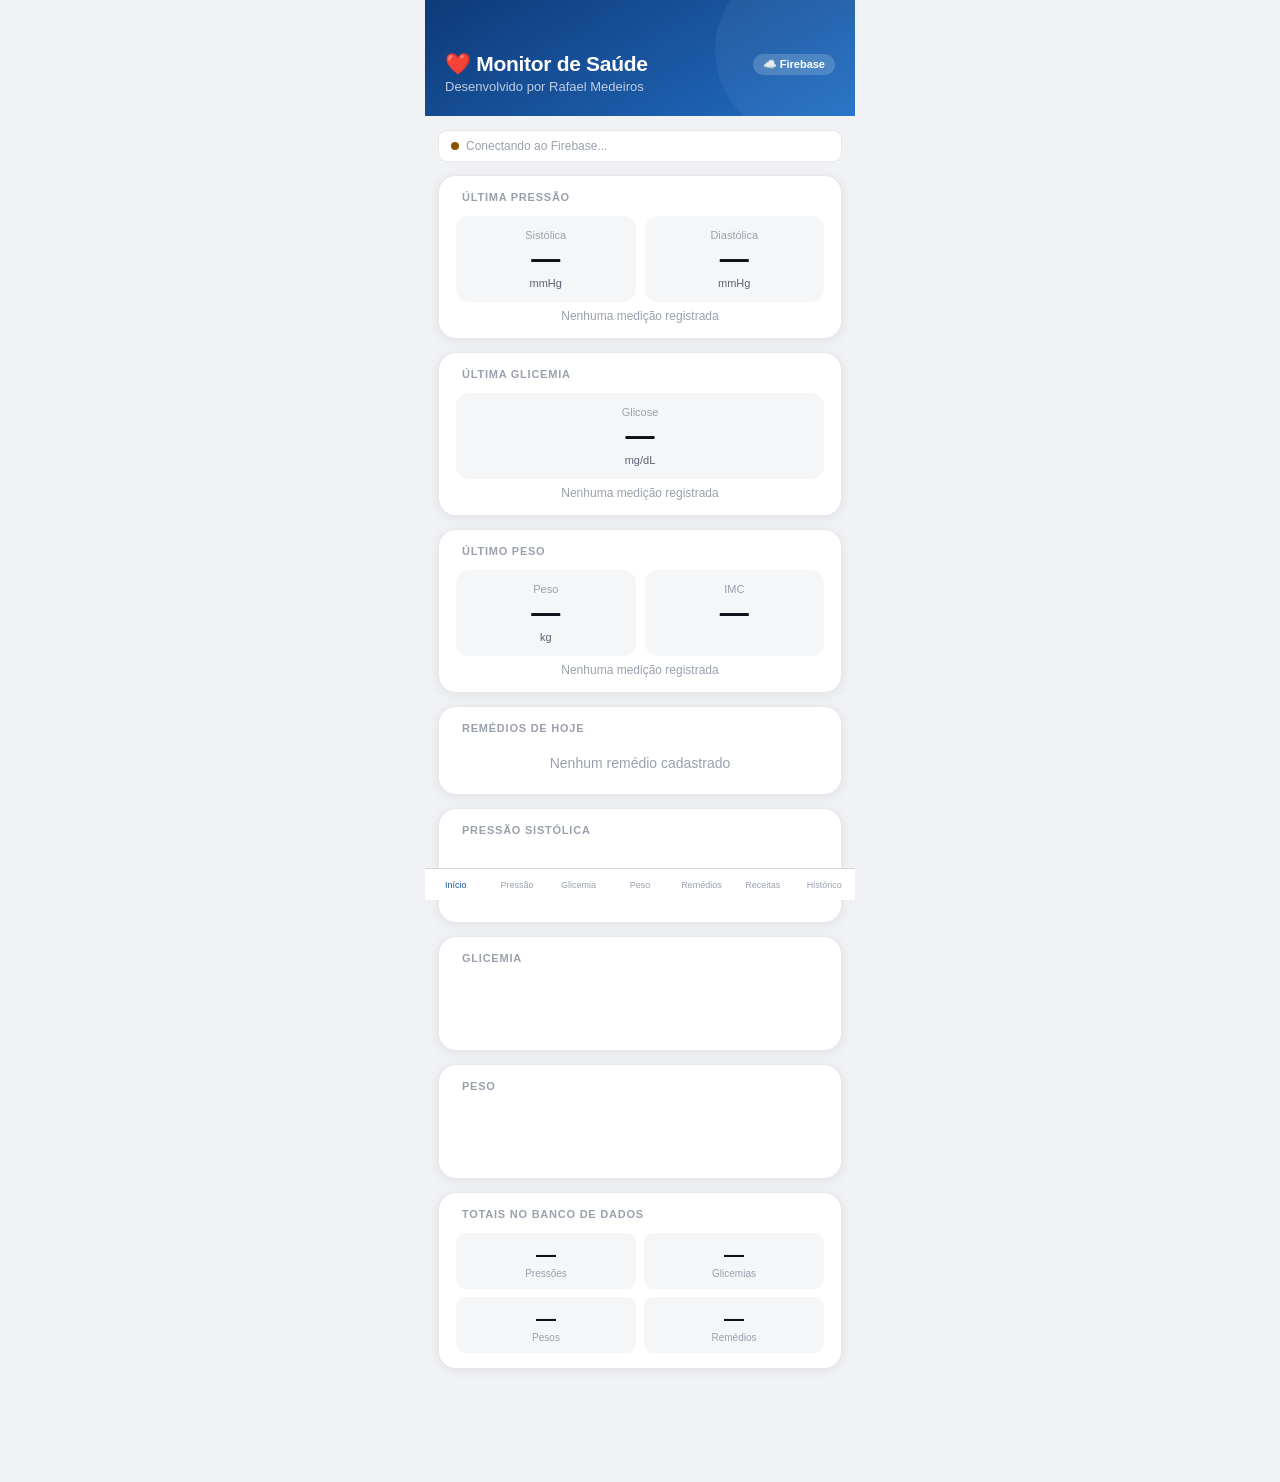
==== commit bd7fd442: "Add files via upload" ====
--- a/monitor-saude.html
+++ b/monitor-saude.html
@@ -10,7 +10,7 @@
 <link rel="stylesheet" href="https://cdn.jsdelivr.net/npm/@tabler/icons-webfont@2.44.0/tabler-icons.min.css">
 <style>
 :root{
-  --bg0:#f0f2f5;--bg1:#fff;--bg2:#f4f6f8;--bg3:#e8ecf0;
+  --bg0:#f0f2f5;--bg1:#fff;--bg2:#f4f6f8;
   --t1:#0d1117;--t2:#5a6375;--t3:#9aa0ad;
   --bd:rgba(0,0,0,.09);--bd2:rgba(0,0,0,.16);
   --blue:#1a56a0;--blue-bg:#ddeeff;--blue-t:#0a3d7a;
@@ -22,7 +22,7 @@
   --sh:0 2px 12px rgba(0,0,0,.07);
 }
 @media(prefers-color-scheme:dark){:root{
-  --bg0:#0e1117;--bg1:#161b22;--bg2:#1e2530;--bg3:#252d3a;
+  --bg0:#0e1117;--bg1:#161b22;--bg2:#1e2530;
   --t1:#e6eaf0;--t2:#8b96a8;--t3:#555f6e;
   --bd:rgba(255,255,255,.07);--bd2:rgba(255,255,255,.13);
   --blue:#4d9de0;--blue-bg:#0d2340;--blue-t:#7bbef5;
@@ -38,7 +38,6 @@
 body{font-family:-apple-system,BlinkMacSystemFont,'Segoe UI',Roboto,sans-serif;background:var(--bg0);color:var(--t1);min-height:100vh;overscroll-behavior:none}
 #app{max-width:430px;margin:0 auto;min-height:100vh}
 
-/* HEADER */
 .hdr{background:linear-gradient(150deg,#0d3a7a,#1a56a0 55%,#1e6fc4);color:#fff;padding:52px 20px 22px;position:relative;overflow:hidden}
 .hdr::after{content:'';position:absolute;right:-40px;top:-40px;width:180px;height:180px;border-radius:50%;background:rgba(255,255,255,.05)}
 .hdr-row{display:flex;align-items:center;justify-content:space-between;margin-bottom:3px}
@@ -46,22 +45,18 @@
 .hdr-sub{font-size:13px;opacity:.72}
 .hbadge{background:rgba(255,255,255,.18);border-radius:20px;padding:4px 10px;font-size:11px;font-weight:600}
 
-/* NAV */
-.bnav{position:fixed;bottom:0;left:50%;transform:translateX(-50%);width:100%;max-width:430px;background:var(--bg1);border-top:.5px solid var(--bd2);display:flex;z-index:200;padding-bottom:max(env(safe-area-inset-bottom),4px)}
-.nb{flex:1;border:none;background:transparent;cursor:pointer;padding:9px 2px 6px;display:flex;flex-direction:column;align-items:center;gap:2px;font-size:9.5px;font-weight:500;color:var(--t3);font-family:inherit;transition:color .15s}
-.nb i{font-size:22px}
+.bnav{position:fixed;bottom:0;left:50%;transform:translateX(-50%);width:100%;max-width:430px;background:var(--bg1);border-top:.5px solid var(--bd2);display:flex;z-index:200;padding-bottom:max(env(safe-area-inset-bottom),4px);overflow-x:auto}
+.nb{flex:1;min-width:48px;border:none;background:transparent;cursor:pointer;padding:9px 2px 6px;display:flex;flex-direction:column;align-items:center;gap:2px;font-size:9px;font-weight:500;color:var(--t3);font-family:inherit;transition:color .15s}
+.nb i{font-size:20px}
 .nb.on{color:var(--blue)}
 
-/* PAGES */
-.pg{display:none;padding:14px 13px 90px}
+.pg{display:none;padding:14px 13px 100px}
 .pg.on{display:block}
 
-/* CARD */
 .card{background:var(--bg1);border-radius:18px;border:.5px solid var(--bd);box-shadow:var(--sh);padding:15px 17px;margin-bottom:13px}
 .ct{font-size:11px;font-weight:700;letter-spacing:.07em;text-transform:uppercase;color:var(--t3);margin-bottom:13px;display:flex;align-items:center;gap:6px}
 .ct i{font-size:14px}
 
-/* STATS */
 .sg{display:grid;grid-template-columns:1fr 1fr;gap:9px}
 .sg.one{grid-template-columns:1fr}
 .sb{background:var(--bg2);border-radius:13px;padding:13px 10px;text-align:center}
@@ -70,117 +65,89 @@
 .su{font-size:11px;color:var(--t2);margin-top:3px}
 .ss{font-size:12px;color:var(--t3);text-align:center;margin-top:7px}
 
-/* FORMS */
 .f{margin-bottom:12px}
 .f label{display:block;font-size:13px;font-weight:500;color:var(--t2);margin-bottom:4px}
 .fi,.fs{width:100%;padding:11px 13px;border-radius:9px;border:1px solid var(--bd2);background:var(--bg2);font-size:15px;color:var(--t1);font-family:inherit;appearance:none;-webkit-appearance:none}
 .fi:focus,.fs:focus{outline:none;border-color:var(--blue);box-shadow:0 0 0 3px rgba(26,86,160,.15)}
 .fr{display:grid;grid-template-columns:1fr 1fr;gap:9px}
-.fr3{display:grid;grid-template-columns:1fr 1fr 1fr;gap:7px}
-
-/* CHIPS */
+
 .chips{display:flex;gap:7px;flex-wrap:wrap;margin-top:4px}
 .chip{padding:7px 13px;border-radius:30px;border:1px solid var(--bd2);background:var(--bg2);font-size:13px;font-weight:500;cursor:pointer;color:var(--t2);font-family:inherit;transition:all .15s}
 .chip.on{background:var(--blue);color:#fff;border-color:var(--blue)}
 
-/* BUTTONS */
 .btn{width:100%;padding:13px;border-radius:14px;border:none;background:var(--blue);color:#fff;font-size:15px;font-weight:700;cursor:pointer;display:flex;align-items:center;justify-content:center;gap:8px;font-family:inherit;transition:all .15s}
 .btn:active{transform:scale(.97);opacity:.9}
 .btn.green{background:var(--green)}
-.btn.red{background:var(--red)}
 .btn.purple{background:var(--purple)}
+.btn.teal{background:var(--teal)}
 .btn.ghost{background:var(--bg2);color:var(--t2);border:1px solid var(--bd2)}
 .btn-row{display:grid;grid-template-columns:1fr 1fr;gap:8px;margin-top:8px}
 
-/* BADGES */
 .badge{font-size:11px;font-weight:700;padding:3px 9px;border-radius:20px;flex-shrink:0;white-space:nowrap}
 .b-normal{background:var(--green-bg);color:var(--green-t)}
 .b-alerta{background:var(--amber-bg);color:var(--amber-t)}
 .b-alto{background:var(--red-bg);color:var(--red-t)}
 .b-baixo{background:var(--blue-bg);color:var(--blue-t)}
 
-/* LIST */
 .li{display:flex;align-items:flex-start;padding:11px 0;border-bottom:.5px solid var(--bd)}
 .li:last-child{border-bottom:none;padding-bottom:0}
 .li:first-child{padding-top:0}
 .ico{width:40px;height:40px;border-radius:11px;flex-shrink:0;display:flex;align-items:center;justify-content:center;font-size:19px;margin-right:11px;margin-top:1px}
 .ico.bp{background:var(--blue-bg);color:var(--blue)}
 .ico.gl{background:var(--green-bg);color:var(--green)}
+.ico.wt{background:var(--teal-bg);color:var(--teal)}
 .ico.med{background:var(--purple-bg);color:var(--purple)}
-.ico.wt{background:var(--teal-bg);color:var(--teal)}
-.btn.teal{background:var(--teal)}
 .lb{flex:1;min-width:0}
 .lv{font-size:15px;font-weight:700;color:var(--t1)}
 .lm{font-size:12px;color:var(--t3);margin-top:1px}
 .ln{font-size:11px;color:var(--t2);background:var(--bg2);border-radius:6px;padding:2px 8px;display:inline-block;margin-top:4px}
 .la{display:flex;flex-direction:column;align-items:flex-end;gap:5px;flex-shrink:0;margin-left:8px}
-.ibtn{background:none;border:none;cursor:pointer;padding:5px;border-radius:7px;color:var(--t3);font-size:17px;display:flex;align-items:center;justify-content:center}
-.ibtn:active{background:var(--red-bg);color:var(--red)}
-
-/* CHART */
+.ibtn{background:none;border:none;cursor:pointer;padding:5px;border-radius:7px;color:var(--red);font-size:18px;display:flex;align-items:center;justify-content:center}
+.ibtn:active{background:var(--red-bg)}
+
 .mchart{display:flex;align-items:flex-end;gap:4px;height:58px;margin-top:9px}
 .bc{flex:1;display:flex;flex-direction:column;align-items:center;gap:2px}
 .bbar{width:100%;border-radius:4px 4px 0 0;min-height:3px}
 .blbl{font-size:9px;color:var(--t3)}
 
-/* REFERENCE */
 .ri{display:flex;align-items:center;gap:8px;padding:7px 0;font-size:13px;border-bottom:.5px solid var(--bd)}
 .ri:last-child{border-bottom:none}
 .rdot{width:9px;height:9px;border-radius:50%;flex-shrink:0}
 
-/* EMPTY */
 .empty{text-align:center;padding:28px 16px;color:var(--t3)}
 .empty i{font-size:42px;display:block;margin-bottom:9px;opacity:.3}
 .empty p{font-size:14px}
 
-/* TOAST */
 .toast{position:fixed;bottom:100px;left:50%;transform:translateX(-50%) translateY(20px);background:#1a1f2e;color:#e6eaf0;padding:11px 22px;border-radius:30px;font-size:14px;font-weight:500;opacity:0;transition:all .25s;z-index:999;white-space:nowrap;pointer-events:none;box-shadow:0 4px 20px rgba(0,0,0,.3)}
 .toast.on{opacity:1;transform:translateX(-50%) translateY(0)}
 
-/* FILTER */
-.frow{display:flex;gap:7px;margin-bottom:13px}
-.fb{flex:1;padding:9px;border-radius:9px;border:1px solid var(--bd2);background:var(--bg2);font-size:13px;font-weight:600;cursor:pointer;color:var(--t2);font-family:inherit;transition:all .15s}
+.frow{display:flex;gap:7px;margin-bottom:13px;flex-wrap:wrap}
+.fb{flex:1;min-width:70px;padding:9px 4px;border-radius:9px;border:1px solid var(--bd2);background:var(--bg2);font-size:12px;font-weight:600;cursor:pointer;color:var(--t2);font-family:inherit;transition:all .15s;text-align:center}
 .fb.on{background:var(--blue);color:#fff;border-color:var(--blue)}
 
-/* SUM */
-.sg3{display:grid;grid-template-columns:1fr 1fr 1fr;gap:8px}
-.smb{background:var(--bg2);border-radius:9px;padding:10px 8px;text-align:center}
-.smv{font-size:20px;font-weight:700;color:var(--t1)}
-.sml{font-size:10px;color:var(--t3);margin-top:2px}
-
-/* DB STATUS */
 .dbs{display:flex;align-items:center;gap:7px;font-size:12px;color:var(--t3);margin-bottom:13px;padding:8px 12px;background:var(--bg1);border-radius:9px;border:.5px solid var(--bd)}
-.dbd{width:8px;height:8px;border-radius:50%;background:var(--amber);flex-shrink:0}
-
-/* MODAL */
+.dbd{width:8px;height:8px;border-radius:50%;background:var(--amber);flex-shrink:0;transition:background .4s}
+
 .overlay{position:fixed;inset:0;background:rgba(0,0,0,.55);z-index:500;display:none;align-items:flex-end;justify-content:center}
 .overlay.on{display:flex}
 .modal{background:var(--bg1);border-radius:20px 20px 0 0;padding:20px 18px;width:100%;max-width:430px;max-height:90vh;overflow-y:auto;padding-bottom:max(env(safe-area-inset-bottom),20px)}
 .modal-title{font-size:18px;font-weight:700;margin-bottom:16px;display:flex;align-items:center;justify-content:space-between}
 .modal-close{background:var(--bg2);border:none;cursor:pointer;width:32px;height:32px;border-radius:50%;font-size:18px;display:flex;align-items:center;justify-content:center;color:var(--t2)}
 
-/* MEDICINE CARD */
 .med-card{background:var(--bg1);border-radius:16px;border:.5px solid var(--bd);box-shadow:var(--sh);padding:14px 16px;margin-bottom:12px}
-.med-header{display:flex;align-items:center;gap:10px;margin-bottom:10px}
+.med-header{display:flex;align-items:center;gap:10px;margin-bottom:8px}
 .med-ico{width:44px;height:44px;border-radius:12px;background:var(--purple-bg);color:var(--purple);display:flex;align-items:center;justify-content:center;font-size:22px;flex-shrink:0}
 .med-name{font-size:16px;font-weight:700;color:var(--t1)}
 .med-dose{font-size:13px;color:var(--t2);margin-top:1px}
-.med-times{display:flex;flex-wrap:wrap;gap:6px;margin-bottom:10px}
-.med-time{background:var(--purple-bg);color:var(--purple-t);border-radius:20px;padding:4px 11px;font-size:12px;font-weight:600;display:flex;align-items:center;gap:4px}
+.med-times{display:flex;flex-wrap:wrap;gap:6px;margin-bottom:8px}
+.med-time-tag{background:var(--purple-bg);color:var(--purple-t);border-radius:20px;padding:4px 11px;font-size:12px;font-weight:600}
 .med-imgs{display:flex;gap:7px;flex-wrap:wrap;margin-top:8px}
 .med-img{width:64px;height:64px;border-radius:9px;object-fit:cover;cursor:pointer;border:.5px solid var(--bd2)}
 .med-actions{display:flex;gap:7px;margin-top:10px}
-.med-btn{flex:1;padding:8px;border-radius:9px;border:none;font-size:13px;font-weight:600;cursor:pointer;display:flex;align-items:center;justify-content:center;gap:5px;font-family:inherit}
+.med-btn{flex:1;padding:9px;border-radius:9px;border:none;font-size:13px;font-weight:600;cursor:pointer;display:flex;align-items:center;justify-content:center;gap:5px;font-family:inherit}
 .med-btn.edit{background:var(--blue-bg);color:var(--blue-t)}
 .med-btn.del{background:var(--red-bg);color:var(--red-t)}
 
-/* IMG PREVIEW MODAL */
-.img-modal{position:fixed;inset:0;background:rgba(0,0,0,.88);z-index:700;display:none;align-items:center;justify-content:center}
-.img-modal.on{display:flex}
-.img-modal img{max-width:95vw;max-height:90vh;border-radius:10px;object-fit:contain}
-.img-close{position:absolute;top:16px;right:16px;background:rgba(255,255,255,.15);border:none;color:#fff;width:36px;height:36px;border-radius:50%;font-size:20px;cursor:pointer;display:flex;align-items:center;justify-content:center}
-
-/* CONFIRM DIALOG */
 .confirm-overlay{position:fixed;inset:0;background:rgba(0,0,0,.5);z-index:600;display:none;align-items:center;justify-content:center;padding:20px}
 .confirm-overlay.on{display:flex}
 .confirm-box{background:var(--bg1);border-radius:18px;padding:22px 20px;width:100%;max-width:340px;text-align:center}
@@ -191,11 +158,17 @@
 .cbtn.cancel{background:var(--bg2);color:var(--t2)}
 .cbtn.confirm{background:var(--red);color:#fff}
 
-/* SCHEDULE REMINDER */
+.img-modal{position:fixed;inset:0;background:rgba(0,0,0,.9);z-index:700;display:none;align-items:center;justify-content:center}
+.img-modal.on{display:flex}
+.img-modal img{max-width:95vw;max-height:90vh;border-radius:10px;object-fit:contain}
+.img-close{position:absolute;top:16px;right:16px;background:rgba(255,255,255,.2);border:none;color:#fff;width:38px;height:38px;border-radius:50%;font-size:20px;cursor:pointer;display:flex;align-items:center;justify-content:center}
+
 .sched-row{display:flex;align-items:center;justify-content:space-between;padding:8px 0;border-bottom:.5px solid var(--bd)}
 .sched-row:last-child{border-bottom:none}
-.sched-time{font-size:16px;font-weight:700;color:var(--t1)}
-.sched-info{font-size:12px;color:var(--t3)}
+
+.smb{background:var(--bg2);border-radius:9px;padding:10px 8px;text-align:center}
+.smv{font-size:20px;font-weight:700;color:var(--t1)}
+.sml{font-size:10px;color:var(--t3);margin-top:2px}
 </style>
 </head>
 <body>
@@ -203,15 +176,14 @@
   <div class="hdr">
     <div class="hdr-row">
       <h1>❤️ Monitor de Saúde</h1>
-      <span class="hbadge" id="db-badge">BD</span>
-    </div>
-    <div class="hdr-sub" id="hdr-sub">Carregando banco de dados...</div>
+      <span class="hbadge">☁️ Firebase</span>
+    </div>
+    <div class="hdr-sub">Desenvolvido por Rafael Medeiros</div>
   </div>
 
-  <!-- ═══ INÍCIO ═══ -->
+  <!-- INÍCIO -->
   <div id="pg-home" class="pg on">
-    <div class="dbs"><div class="dbd" id="db-dot"></div><span id="db-txt">Iniciando...</span></div>
-
+    <div class="dbs"><div class="dbd" id="db-dot"></div><span id="db-txt">Conectando ao Firebase...</span></div>
     <div class="card">
       <div class="ct"><i class="ti ti-heart"></i> Última pressão</div>
       <div class="sg">
@@ -220,7 +192,6 @@
       </div>
       <div class="ss" id="d-bp-i">Nenhuma medição registrada</div>
     </div>
-
     <div class="card">
       <div class="ct"><i class="ti ti-droplet"></i> Última glicemia</div>
       <div class="sg one">
@@ -228,7 +199,6 @@
       </div>
       <div class="ss" id="d-gl-i">Nenhuma medição registrada</div>
     </div>
-
     <div class="card">
       <div class="ct"><i class="ti ti-scale"></i> Último peso</div>
       <div class="sg">
@@ -237,47 +207,34 @@
       </div>
       <div class="ss" id="d-wt-i">Nenhuma medição registrada</div>
     </div>
-
     <div class="card">
       <div class="ct"><i class="ti ti-pill"></i> Remédios de hoje</div>
-      <div id="d-meds-today"><div class="empty" style="padding:10px"><p>Nenhum remédio cadastrado</p></div></div>
-    </div>
-
+      <div id="d-meds-today"><div class="empty" style="padding:8px"><p>Nenhum remédio cadastrado</p></div></div>
+    </div>
+    <div class="card"><div class="ct"><i class="ti ti-chart-bar"></i> Pressão sistólica</div><div class="mchart" id="chart-bp"></div></div>
+    <div class="card"><div class="ct"><i class="ti ti-chart-bar"></i> Glicemia</div><div class="mchart" id="chart-gl"></div></div>
+    <div class="card"><div class="ct"><i class="ti ti-chart-bar"></i> Peso</div><div class="mchart" id="chart-wt"></div></div>
     <div class="card">
-      <div class="ct"><i class="ti ti-chart-bar"></i> Pressão sistólica</div>
-      <div class="mchart" id="chart-bp"></div>
-    </div>
-    <div class="card">
-      <div class="ct"><i class="ti ti-chart-bar"></i> Glicemia</div>
-      <div class="mchart" id="chart-gl"></div>
-    </div>
-    <div class="card">
-      <div class="ct"><i class="ti ti-chart-bar"></i> Evolução do peso</div>
-      <div class="mchart" id="chart-wt"></div>
-    </div>
-
-    <div class="card">
-      <div class="ct"><i class="ti ti-database"></i> Banco de dados</div>
+      <div class="ct"><i class="ti ti-database"></i> Totais no banco de dados</div>
       <div style="display:grid;grid-template-columns:1fr 1fr;gap:8px">
-        <div class="smb"><div class="smv" id="sum-bp">0</div><div class="sml">Pressões</div></div>
-        <div class="smb"><div class="smv" id="sum-gl">0</div><div class="sml">Glicemias</div></div>
-        <div class="smb"><div class="smv" id="sum-wt">0</div><div class="sml">Pesos</div></div>
-        <div class="smb"><div class="smv" id="sum-med">0</div><div class="sml">Remédios</div></div>
+        <div class="smb"><div class="smv" id="sum-bp">—</div><div class="sml">Pressões</div></div>
+        <div class="smb"><div class="smv" id="sum-gl">—</div><div class="sml">Glicemias</div></div>
+        <div class="smb"><div class="smv" id="sum-wt">—</div><div class="sml">Pesos</div></div>
+        <div class="smb"><div class="smv" id="sum-med">—</div><div class="sml">Remédios</div></div>
       </div>
     </div>
   </div>
 
-  <!-- ═══ PRESSÃO ═══ -->
+  <!-- PRESSÃO -->
   <div id="pg-bp" class="pg">
     <div class="card">
       <div class="ct"><i class="ti ti-plus-circle"></i> Nova medição de pressão</div>
       <div class="fr f">
-        <div><label>Sistólica (mmHg) *</label><input class="fi" id="bp-sis" type="number" inputmode="numeric" placeholder="120" min="60" max="260"></div>
-        <div><label>Diastólica (mmHg) *</label><input class="fi" id="bp-dia" type="number" inputmode="numeric" placeholder="80" min="40" max="160"></div>
+        <div><label>Sistólica (mmHg) *</label><input class="fi" id="bp-sis" type="number" inputmode="numeric" placeholder="120"></div>
+        <div><label>Diastólica (mmHg) *</label><input class="fi" id="bp-dia" type="number" inputmode="numeric" placeholder="80"></div>
       </div>
       <div class="f"><label>Pulso (bpm)</label><input class="fi" id="bp-pulse" type="number" inputmode="numeric" placeholder="70 — opcional"></div>
-      <div class="f">
-        <label>Momento</label>
+      <div class="f"><label>Momento</label>
         <div class="chips">
           <button class="chip on" data-bpm="Antes do café">Antes café</button>
           <button class="chip" data-bpm="Após café">Após café</button>
@@ -286,8 +243,7 @@
           <button class="chip" data-bpm="Dormir">Dormir</button>
         </div>
       </div>
-      <div class="f">
-        <label>Posição</label>
+      <div class="f"><label>Posição</label>
         <div class="chips">
           <button class="chip on" data-bpp="Sentado">Sentado</button>
           <button class="chip" data-bpp="Deitado">Deitado</button>
@@ -296,24 +252,23 @@
       </div>
       <div class="f"><label>Observação</label><input class="fi" id="bp-note" type="text" placeholder="Ex.: em repouso, após exercício..."></div>
       <div class="f"><label>Data e hora</label><input class="fi" id="bp-dt" type="datetime-local"></div>
-      <button class="btn" onclick="saveBP()"><i class="ti ti-device-floppy"></i> Salvar medição</button>
+      <button class="btn" onclick="W.saveBP()"><i class="ti ti-device-floppy"></i> Salvar medição</button>
     </div>
     <div class="card">
       <div class="ct"><i class="ti ti-info-circle"></i> Classificação (OMS)</div>
       <div class="ri"><div class="rdot" style="background:#1a7a3c"></div><span><b>Normal:</b> abaixo de 120/80 mmHg</span></div>
       <div class="ri"><div class="rdot" style="background:#e8a020"></div><span><b>Elevada:</b> 120–129 / &lt;80 mmHg</span></div>
-      <div class="ri"><div class="rdot" style="background:#e05555"></div><span><b>Hipert. grau 1:</b> 130–139 / 80–89 mmHg</span></div>
-      <div class="ri"><div class="rdot" style="background:#b02020"></div><span><b>Hipert. grau 2:</b> ≥140 / ≥90 mmHg</span></div>
+      <div class="ri"><div class="rdot" style="background:#e05555"></div><span><b>Hipert. 1:</b> 130–139 / 80–89 mmHg</span></div>
+      <div class="ri"><div class="rdot" style="background:#b02020"></div><span><b>Hipert. 2:</b> ≥140 / ≥90 mmHg</span></div>
     </div>
   </div>
 
-  <!-- ═══ GLICEMIA ═══ -->
+  <!-- GLICEMIA -->
   <div id="pg-gl" class="pg">
     <div class="card">
       <div class="ct"><i class="ti ti-plus-circle"></i> Nova medição de glicemia</div>
-      <div class="f"><label>Glicose (mg/dL) *</label><input class="fi" id="gl-val" type="number" inputmode="numeric" placeholder="100" min="20" max="700"></div>
-      <div class="f">
-        <label>Momento da coleta</label>
+      <div class="f"><label>Glicose (mg/dL) *</label><input class="fi" id="gl-val" type="number" inputmode="numeric" placeholder="100"></div>
+      <div class="f"><label>Momento da coleta</label>
         <div class="chips">
           <button class="chip on" data-glm="Jejum">Jejum</button>
           <button class="chip" data-glm="Pré-refeição">Pré-refeição</button>
@@ -322,8 +277,7 @@
           <button class="chip" data-glm="Madrugada">Madrugada</button>
         </div>
       </div>
-      <div class="f">
-        <label>Tipo de medição</label>
+      <div class="f"><label>Tipo de medição</label>
         <div class="chips">
           <button class="chip on" data-glt="Glicosímetro">Glicosímetro</button>
           <button class="chip" data-glt="Laboratório">Laboratório</button>
@@ -332,33 +286,31 @@
       </div>
       <div class="f"><label>Observação</label><input class="fi" id="gl-note" type="text" placeholder="Ex.: antes da insulina, após caminhada..."></div>
       <div class="f"><label>Data e hora</label><input class="fi" id="gl-dt" type="datetime-local"></div>
-      <button class="btn green" onclick="saveGL()"><i class="ti ti-device-floppy"></i> Salvar medição</button>
+      <button class="btn green" onclick="W.saveGL()"><i class="ti ti-device-floppy"></i> Salvar medição</button>
     </div>
     <div class="card">
       <div class="ct"><i class="ti ti-info-circle"></i> Classificação</div>
       <div class="ri"><div class="rdot" style="background:#1a56a0"></div><span><b>Hipoglicemia:</b> abaixo de 70 mg/dL</span></div>
       <div class="ri"><div class="rdot" style="background:#1a7a3c"></div><span><b>Jejum normal:</b> 70–99 mg/dL</span></div>
-      <div class="ri"><div class="rdot" style="background:#e8a020"></div><span><b>Pré-diabetes (jejum):</b> 100–125 mg/dL</span></div>
-      <div class="ri"><div class="rdot" style="background:#b02020"></div><span><b>Diabetes (jejum):</b> ≥126 mg/dL</span></div>
-      <div class="ri"><div class="rdot" style="background:#1a7a3c"></div><span><b>Pós-refeição normal:</b> abaixo de 140 mg/dL</span></div>
+      <div class="ri"><div class="rdot" style="background:#e8a020"></div><span><b>Pré-diabetes:</b> 100–125 mg/dL</span></div>
+      <div class="ri"><div class="rdot" style="background:#b02020"></div><span><b>Diabetes:</b> ≥126 mg/dL</span></div>
     </div>
   </div>
 
-  <!-- ═══ PESO ═══ -->
+  <!-- PESO -->
   <div id="pg-wt" class="pg">
     <div class="card">
       <div class="ct"><i class="ti ti-plus-circle"></i> Registrar peso</div>
       <div class="fr f">
-        <div><label>Peso (kg) *</label><input class="fi" id="wt-val" type="number" inputmode="decimal" placeholder="70.5" min="20" max="300" step="0.1"></div>
-        <div><label>Altura (cm)</label><input class="fi" id="wt-alt" type="number" inputmode="numeric" placeholder="170" min="100" max="250"></div>
+        <div><label>Peso (kg) *</label><input class="fi" id="wt-val" type="number" inputmode="decimal" placeholder="70.5" step="0.1"></div>
+        <div><label>Altura (cm)</label><input class="fi" id="wt-alt" type="number" inputmode="numeric" placeholder="170"></div>
       </div>
       <div id="wt-imc-preview" style="display:none;margin-bottom:12px;padding:12px;background:var(--bg2);border-radius:10px;text-align:center">
         <div style="font-size:12px;color:var(--t3);margin-bottom:3px">IMC calculado</div>
         <div style="font-size:24px;font-weight:700" id="wt-imc-val">—</div>
         <div style="font-size:13px;color:var(--t2)" id="wt-imc-lbl">—</div>
       </div>
-      <div class="f">
-        <label>Momento</label>
+      <div class="f"><label>Momento</label>
         <div class="chips">
           <button class="chip on" data-wtm="Manhã em jejum">Jejum manhã</button>
           <button class="chip" data-wtm="Antes do almoço">Antes almoço</button>
@@ -368,31 +320,35 @@
       </div>
       <div class="f"><label>Observação</label><input class="fi" id="wt-note" type="text" placeholder="Ex.: após academia, em jejum..."></div>
       <div class="f"><label>Data e hora</label><input class="fi" id="wt-dt" type="datetime-local"></div>
-      <button class="btn teal" onclick="saveWT()"><i class="ti ti-device-floppy"></i> Salvar peso</button>
+      <button class="btn teal" onclick="W.saveWT()"><i class="ti ti-device-floppy"></i> Salvar peso</button>
     </div>
     <div class="card">
-      <div class="ct"><i class="ti ti-info-circle"></i> Classificação do IMC (OMS)</div>
+      <div class="ct"><i class="ti ti-info-circle"></i> Classificação IMC (OMS)</div>
       <div class="ri"><div class="rdot" style="background:#1a56a0"></div><span><b>Abaixo do peso:</b> IMC &lt; 18,5</span></div>
-      <div class="ri"><div class="rdot" style="background:#1a7a3c"></div><span><b>Peso normal:</b> IMC 18,5–24,9</span></div>
-      <div class="ri"><div class="rdot" style="background:#e8a020"></div><span><b>Sobrepeso:</b> IMC 25–29,9</span></div>
-      <div class="ri"><div class="rdot" style="background:#e05555"></div><span><b>Obesidade grau 1:</b> IMC 30–34,9</span></div>
-      <div class="ri"><div class="rdot" style="background:#b02020"></div><span><b>Obesidade grau 2:</b> IMC 35–39,9</span></div>
-      <div class="ri"><div class="rdot" style="background:#700f0f"></div><span><b>Obesidade grau 3:</b> IMC ≥ 40</span></div>
+      <div class="ri"><div class="rdot" style="background:#1a7a3c"></div><span><b>Normal:</b> 18,5 – 24,9</span></div>
+      <div class="ri"><div class="rdot" style="background:#e8a020"></div><span><b>Sobrepeso:</b> 25 – 29,9</span></div>
+      <div class="ri"><div class="rdot" style="background:#b02020"></div><span><b>Obesidade:</b> ≥ 30</span></div>
     </div>
   </div>
 
-  <!-- ═══ REMÉDIOS ═══ -->
+  <!-- REMÉDIOS -->
   <div id="pg-med" class="pg">
-    <button class="btn purple" onclick="openMedModal(null)" style="margin-bottom:14px"><i class="ti ti-plus"></i> Cadastrar novo remédio</button>
+    <button class="btn purple" onclick="W.openMedModal(null)" style="margin-bottom:14px"><i class="ti ti-plus"></i> Cadastrar novo remédio</button>
     <div id="med-list"></div>
   </div>
 
-  <!-- ═══ HISTÓRICO ═══ -->
+  <!-- RECEITAS -->
+  <div id="pg-rx" class="pg">
+    <button class="btn teal" onclick="W.openRxModal(null)" style="margin-bottom:14px"><i class="ti ti-file-text"></i> Arquivar nova receita</button>
+    <div id="rx-list"></div>
+  </div>
+
+  <!-- HISTÓRICO -->
   <div id="pg-hist" class="pg">
     <div class="frow">
-      <button class="fb on" id="hf-bp" onclick="switchHist('bp')"><i class="ti ti-heart"></i> Pressão</button>
-      <button class="fb" id="hf-gl" onclick="switchHist('gl')"><i class="ti ti-droplet"></i> Glicemia</button>
-      <button class="fb" id="hf-wt" onclick="switchHist('wt')"><i class="ti ti-scale"></i> Peso</button>
+      <button class="fb on" id="hf-bp" onclick="W.switchHist('bp')"><i class="ti ti-heart"></i> Pressão</button>
+      <button class="fb" id="hf-gl" onclick="W.switchHist('gl')"><i class="ti ti-droplet"></i> Glicemia</button>
+      <button class="fb" id="hf-wt" onclick="W.switchHist('wt')"><i class="ti ti-scale"></i> Peso</button>
     </div>
     <div id="hist-bp"></div>
     <div id="hist-gl" style="display:none"></div>
@@ -401,24 +357,24 @@
 
   <!-- NAV -->
   <nav class="bnav">
-    <button class="nb on" onclick="goPage('home',this)"><i class="ti ti-layout-dashboard"></i>Início</button>
-    <button class="nb" onclick="goPage('bp',this)"><i class="ti ti-heart"></i>Pressão</button>
-    <button class="nb" onclick="goPage('gl',this)"><i class="ti ti-droplet"></i>Glicemia</button>
-    <button class="nb" onclick="goPage('wt',this)"><i class="ti ti-scale"></i>Peso</button>
-    <button class="nb" onclick="goPage('med',this)"><i class="ti ti-pill"></i>Remédios</button>
-    <button class="nb" onclick="goPage('hist',this)"><i class="ti ti-history"></i>Histórico</button>
+    <button class="nb on" onclick="W.goPage('home',this)"><i class="ti ti-layout-dashboard"></i>Início</button>
+    <button class="nb" onclick="W.goPage('bp',this)"><i class="ti ti-heart"></i>Pressão</button>
+    <button class="nb" onclick="W.goPage('gl',this)"><i class="ti ti-droplet"></i>Glicemia</button>
+    <button class="nb" onclick="W.goPage('wt',this)"><i class="ti ti-scale"></i>Peso</button>
+    <button class="nb" onclick="W.goPage('med',this)"><i class="ti ti-pill"></i>Remédios</button>
+    <button class="nb" onclick="W.goPage('rx',this)"><i class="ti ti-file-text"></i>Receitas</button>
+    <button class="nb" onclick="W.goPage('hist',this)"><i class="ti ti-history"></i>Histórico</button>
   </nav>
 </div>
 
-<!-- ═══ MODAL REMÉDIO ═══ -->
-<div class="overlay" id="med-modal" onclick="closeMedModal(event)">
+<!-- MODAL REMÉDIO -->
+<div class="overlay" id="med-modal" onclick="if(event.target===this)W.closeMedModal()">
   <div class="modal">
     <div class="modal-title">
       <span id="med-modal-title">Novo remédio</span>
-      <button class="modal-close" onclick="closeMedModal()"><i class="ti ti-x"></i></button>
+      <button class="modal-close" onclick="W.closeMedModal()"><i class="ti ti-x"></i></button>
     </div>
     <input type="hidden" id="med-edit-id">
-
     <div class="f"><label>Nome do remédio *</label><input class="fi" id="med-name" type="text" placeholder="Ex.: Losartana, Metformina..."></div>
     <div class="fr f">
       <div><label>Dosagem</label><input class="fi" id="med-dose" type="text" placeholder="Ex.: 50mg"></div>
@@ -432,13 +388,12 @@
     <div class="f"><label>Instruções de uso</label><input class="fi" id="med-instr" type="text" placeholder="Ex.: tomar com água, antes do café..."></div>
     <div class="f">
       <label>Horários de tomada</label>
-      <div id="times-list" style="margin-bottom:8px"></div>
+      <div id="times-list" style="display:flex;flex-wrap:wrap;gap:6px;margin-bottom:8px"></div>
       <div style="display:flex;gap:8px">
         <input class="fi" id="new-time" type="time" style="flex:1">
-        <button class="btn" style="width:auto;padding:11px 16px" onclick="addTime()"><i class="ti ti-plus"></i></button>
-      </div>
-    </div>
-
+        <button class="btn" style="width:auto;padding:11px 16px" onclick="W.addTime()"><i class="ti ti-plus"></i></button>
+      </div>
+    </div>
     <div class="f">
       <label>Fotos (caixa, bula, receita)</label>
       <div id="med-photos-preview" class="med-imgs" style="margin-bottom:8px"></div>
@@ -446,716 +401,638 @@
         <button class="btn ghost" onclick="document.getElementById('photo-cam').click()"><i class="ti ti-camera"></i> Câmera</button>
         <button class="btn ghost" onclick="document.getElementById('photo-file').click()"><i class="ti ti-photo"></i> Galeria</button>
       </div>
-      <input type="file" id="photo-cam" accept="image/*" capture="environment" style="display:none" onchange="addPhoto(this)">
-      <input type="file" id="photo-file" accept="image/*" multiple style="display:none" onchange="addPhoto(this)">
-    </div>
-
-    <div class="f"><label>Observação</label><input class="fi" id="med-obs" type="text" placeholder="Ex.: armazenar na geladeira, uso contínuo..."></div>
-    <button class="btn purple" onclick="saveMed()"><i class="ti ti-device-floppy"></i> Salvar remédio</button>
+      <input type="file" id="photo-cam" accept="image/*" capture="environment" style="display:none" onchange="W.addPhoto(this)">
+      <input type="file" id="photo-file" accept="image/*" multiple style="display:none" onchange="W.addPhoto(this)">
+    </div>
+    <div class="f"><label>Observação</label><input class="fi" id="med-obs" type="text" placeholder="Ex.: armazenar na geladeira..."></div>
+    <button class="btn purple" onclick="W.saveMed()"><i class="ti ti-device-floppy"></i> Salvar remédio</button>
   </div>
 </div>
 
-<!-- ═══ CONFIRM DIALOG ═══ -->
+<!-- MODAL RECEITA -->
+<div class="overlay" id="rx-modal" onclick="if(event.target===this)W.closeRxModal()">
+  <div class="modal">
+    <div class="modal-title">
+      <span id="rx-modal-title">Arquivar Receita Médica</span>
+      <button class="modal-close" onclick="W.closeRxModal()"><i class="ti ti-x"></i></button>
+    </div>
+    <input type="hidden" id="rx-edit-id">
+    <div class="f"><label>Nome do Médico *</label><input class="fi" id="rx-doctor" type="text" placeholder="Ex.: Dr. Silva"></div>
+    <div class="f"><label>CRM</label><input class="fi" id="rx-crm" type="text" placeholder="Ex.: 12345-DF"></div>
+    <div class="fr f">
+      <div><label>Data de Emissão *</label><input class="fi" id="rx-date" type="date"></div>
+      <div><label>Validade</label>
+        <select class="fs" id="rx-months">
+          <option value="6">6 meses</option>
+          <option value="12">1 ano</option>
+          <option value="1">1 mês</option>
+        </select>
+      </div>
+    </div>
+    <div class="f"><label>Medicamentos inclusos *</label><input class="fi" id="rx-meds" type="text" placeholder="Ex.: Losartana, Metformina"></div>
+    <div class="f">
+      <label>Foto da Receita</label>
+      <div id="rx-photos-preview" class="med-imgs" style="margin-bottom:8px"></div>
+      <div class="btn-row">
+        <button class="btn ghost" onclick="document.getElementById('rx-cam').click()"><i class="ti ti-camera"></i> Câmera</button>
+        <button class="btn ghost" onclick="document.getElementById('rx-file').click()"><i class="ti ti-photo"></i> Galeria</button>
+      </div>
+      <input type="file" id="rx-cam" accept="image/*" capture="environment" style="display:none" onchange="W.addRxPhoto(this)">
+      <input type="file" id="rx-file" accept="image/*" multiple style="display:none" onchange="W.addRxPhoto(this)">
+    </div>
+    <div class="f"><label>Observações</label><input class="fi" id="rx-obs" type="text" placeholder="Ex.: via original retida..."></div>
+    <button class="btn teal" onclick="W.saveRx()"><i class="ti ti-device-floppy"></i> Arquivar na Nuvem</button>
+  </div>
+</div>
+
+<!-- CONFIRMAÇÃO -->
 <div class="confirm-overlay" id="confirm-overlay">
   <div class="confirm-box">
     <h3 id="confirm-title">Confirmar exclusão</h3>
-    <p id="confirm-msg">Tem certeza que deseja excluir este registro? Esta ação não pode ser desfeita.</p>
+    <p id="confirm-msg">Tem certeza? Esta ação não pode ser desfeita.</p>
     <div class="confirm-btns">
-      <button class="cbtn cancel" onclick="closeConfirm()">Cancelar</button>
+      <button class="cbtn cancel" onclick="W.closeConfirm()">Cancelar</button>
       <button class="cbtn confirm" id="confirm-ok">Excluir</button>
     </div>
   </div>
 </div>
 
-<!-- ═══ IMG PREVIEW ═══ -->
-<div class="img-modal" id="img-modal" onclick="closeImgModal()">
-  <img id="img-modal-src" src="" alt="">
-  <button class="img-close" onclick="closeImgModal()"><i class="ti ti-x"></i></button>
+<!-- IMAGEM AMPLIADA -->
+<div class="img-modal" id="img-modal" onclick="W.closeImg()">
+  <img id="img-src" src="" alt="">
+  <button class="img-close" onclick="W.closeImg()"><i class="ti ti-x"></i></button>
 </div>
 
 <div class="toast" id="toast"></div>
 
-<script>
-/* ════════════════════════════════
-   BANCO DE DADOS — IndexedDB
-════════════════════════════════ */
-const DB_NAME = 'MonitorSaude_v3', DB_VER = 1;
-let db = null;
-
-function openDB() {
-  return new Promise((res, rej) => {
-    const req = indexedDB.open(DB_NAME, DB_VER);
-    req.onupgradeneeded = e => {
-      const d = e.target.result;
-      ['pressao','glicemia','remedios','peso'].forEach(store => {
-        if (!d.objectStoreNames.contains(store)) {
-          const s = d.createObjectStore(store, { keyPath: 'id', autoIncrement: true });
-          s.createIndex('dt', 'dt', { unique: false });
-        }
-      });
-    };
-    req.onsuccess = e => { db = e.target.result; res(db); };
-    req.onerror = e => rej(e.target.error);
-  });
-}
-
-function dbAdd(store, rec) {
-  return new Promise((res, rej) => {
-    const tx = db.transaction(store, 'readwrite');
-    const req = tx.objectStore(store).add(rec);
-    req.onsuccess = e => res(e.target.result);
-    req.onerror = e => rej(e.target.error);
-  });
-}
-
-function dbPut(store, rec) {
-  return new Promise((res, rej) => {
-    const tx = db.transaction(store, 'readwrite');
-    const req = tx.objectStore(store).put(rec);
-    req.onsuccess = e => res(e.target.result);
-    req.onerror = e => rej(e.target.error);
-  });
-}
-
-function dbGetAll(store) {
-  return new Promise((res, rej) => {
-    const tx = db.transaction(store, 'readonly');
-    const req = tx.objectStore(store).getAll();
-    req.onsuccess = e => res([...e.target.result].reverse());
-    req.onerror = e => rej(e.target.error);
-  });
-}
-
-function dbGet(store, id) {
-  return new Promise((res, rej) => {
-    const tx = db.transaction(store, 'readonly');
-    const req = tx.objectStore(store).get(id);
-    req.onsuccess = e => res(e.target.result);
-    req.onerror = e => rej(e.target.error);
-  });
-}
-
-function dbDelete(store, id) {
-  return new Promise((res, rej) => {
-    const tx = db.transaction(store, 'readwrite');
-    const req = tx.objectStore(store).delete(Number(id));
-    req.onsuccess = () => res(true);
-    req.onerror = e => rej(e.target.error);
-  });
-}
-
-/* ════════════════════════════════
+<script type="module">
+import { initializeApp } from "https://www.gstatic.com/firebasejs/10.11.0/firebase-app.js";
+import { getFirestore, collection, addDoc, setDoc, doc, getDocs, getDoc, deleteDoc } from "https://www.gstatic.com/firebasejs/10.11.0/firebase-firestore.js";
+
+/* ═══════════════════════════════
+   FIREBASE
+═══════════════════════════════ */
+const firebaseConfig = {
+  apiKey: "AIzaSyAn7jXQoB6y5_XgGSvLFcWw2B180hXyPV4",
+  authDomain: "monitordesaudedf.firebaseapp.com",
+  projectId: "monitordesaudedf",
+  storageBucket: "monitordesaudedf.firebasestorage.app",
+  messagingSenderId: "116851967587",
+  appId: "1:116851967587:web:871b7323325963f5391a56"
+};
+const app = initializeApp(firebaseConfig);
+const FS = getFirestore(app);
+
+async function dbAdd(col, rec) {
+  const r = await addDoc(collection(FS, col), rec); return r.id;
+}
+async function dbPut(col, rec) {
+  const { id, ...data } = rec;
+  await setDoc(doc(FS, col, String(id)), data, { merge: true }); return id;
+}
+async function dbGetAll(col) {
+  const snap = await getDocs(collection(FS, col));
+  const rows = []; snap.forEach(d => rows.push({ id: d.id, ...d.data() }));
+  return rows.sort((a, b) => (b.dt || '').localeCompare(a.dt || ''));
+}
+async function dbGet(col, id) {
+  const snap = await getDoc(doc(FS, col, String(id)));
+  return snap.exists() ? { id: snap.id, ...snap.data() } : null;
+}
+async function dbDelete(col, id) {
+  await deleteDoc(doc(FS, col, String(id))); return true;
+}
+
+/* ═══════════════════════════════
    ESTADO
-════════════════════════════════ */
+═══════════════════════════════ */
 let bpMoment = 'Antes do café', bpPos = 'Sentado';
 let glMoment = 'Jejum', glType = 'Glicosímetro';
 let wtMoment = 'Manhã em jejum';
-let histTab = 'bp';
-let medTimes = [];
-let medPhotos = []; // base64 strings
-let confirmCallback = null;
-
-/* ════════════════════════════════
+let medTimes = [], medPhotos = [];
+let rxPhotos = [];
+let confirmCb = null;
+
+/* ═══════════════════════════════
    UTILS
-════════════════════════════════ */
+═══════════════════════════════ */
 function getNow() {
   const n = new Date(), p = x => String(x).padStart(2,'0');
   return `${n.getFullYear()}-${p(n.getMonth()+1)}-${p(n.getDate())}T${p(n.getHours())}:${p(n.getMinutes())}`;
 }
 function fdt(dt) {
-  const d = new Date(dt);
-  return d.toLocaleDateString('pt-BR', {day:'2-digit',month:'2-digit',year:'numeric'}) +
-    ' às ' + d.toLocaleTimeString('pt-BR', {hour:'2-digit',minute:'2-digit'});
-}
-
+  if (!dt) return '—';
+  try {
+    const d = new Date(dt.includes('T') ? dt : dt + 'T12:00:00');
+    return d.toLocaleDateString('pt-BR',{day:'2-digit',month:'2-digit',year:'numeric'}) +
+      (dt.includes('T') ? ' às ' + d.toLocaleTimeString('pt-BR',{hour:'2-digit',minute:'2-digit'}) : '');
+  } catch(e) { return dt; }
+}
 function toast(msg, err) {
   const t = document.getElementById('toast');
-  t.textContent = msg;
-  t.style.background = err ? '#6e0e0e' : '#1a1f2e';
-  t.classList.add('on');
-  setTimeout(() => t.classList.remove('on'), 3000);
-}
-
+  t.textContent = msg; t.style.background = err ? '#6e0e0e' : '#1a1f2e';
+  t.classList.add('on'); setTimeout(() => t.classList.remove('on'), 3000);
+}
+function classifyBP(s, d) {
+  if (s < 120 && d < 80) return ['Normal','b-normal'];
+  if (s < 130 && d < 80) return ['Elevada','b-alerta'];
+  if (s < 140 || d < 90) return ['Hipert. 1','b-alto'];
+  return ['Hipert. 2','b-alto'];
+}
+function classifyGL(v, m) {
+  if (v < 70) return ['Hipoglicemia','b-baixo'];
+  if (m === 'Jejum') {
+    if (v < 100) return ['Normal','b-normal'];
+    if (v < 126) return ['Pré-diabetes','b-alerta'];
+    return ['Diabetes','b-alto'];
+  }
+  if (v < 140) return ['Normal','b-normal'];
+  if (v < 200) return ['Atenção','b-alerta'];
+  return ['Alta','b-alto'];
+}
+function calcIMC(p, a) { return a >= 100 ? +(p / ((a/100)**2)).toFixed(1) : null; }
+function classifyIMC(imc) {
+  if (imc < 18.5) return ['Abaixo do peso','b-baixo'];
+  if (imc < 25)   return ['Normal','b-normal'];
+  if (imc < 30)   return ['Sobrepeso','b-alerta'];
+  if (imc < 35)   return ['Obesidade 1','b-alto'];
+  if (imc < 40)   return ['Obesidade 2','b-alto'];
+  return ['Obesidade 3','b-alto'];
+}
+function renderChart(id, data, getter, color, mn, mx) {
+  const wrap = document.getElementById(id); if (!wrap) return;
+  if (!data.length) { wrap.innerHTML = '<div style="flex:1;text-align:center;font-size:12px;color:var(--t3);align-self:center">Sem dados ainda</div>'; return; }
+  wrap.innerHTML = '';
+  data.forEach(r => {
+    const v = getter(r), pct = Math.max(5, Math.min(100, ((v-mn)/(mx-mn))*100));
+    const col = document.createElement('div'); col.className = 'bc';
+    col.innerHTML = `<div class="bbar" style="height:${pct}%;background:${color};opacity:.75"></div><div class="blbl">${v}</div>`;
+    wrap.appendChild(col);
+  });
+}
+function setupChips(sel, setter) {
+  document.querySelectorAll(sel).forEach(btn => btn.addEventListener('click', () => {
+    document.querySelectorAll(sel).forEach(b => b.classList.remove('on'));
+    btn.classList.add('on');
+    setter(btn.dataset[Object.keys(btn.dataset)[0]]);
+  }));
+}
+
+/* ═══════════════════════════════
+   CONFIRM
+═══════════════════════════════ */
 function confirm2(title, msg, cb) {
   document.getElementById('confirm-title').textContent = title;
   document.getElementById('confirm-msg').textContent = msg;
-  confirmCallback = cb;
+  confirmCb = cb;
   document.getElementById('confirm-overlay').classList.add('on');
 }
-function closeConfirm() {
-  document.getElementById('confirm-overlay').classList.remove('on');
-  confirmCallback = null;
-}
-document.getElementById('confirm-ok').onclick = () => {
-  if (confirmCallback) confirmCallback();
-  closeConfirm();
-};
-
-function classifyBP(s, d) {
-  if (s < 120 && d < 80) return ['Normal', 'b-normal'];
-  if (s < 130 && d < 80) return ['Elevada', 'b-alerta'];
-  if (s < 140 || d < 90) return ['Hipert. 1', 'b-alto'];
-  return ['Hipert. 2', 'b-alto'];
-}
-function classifyGL(v, m) {
-  if (v < 70) return ['Hipoglicemia', 'b-baixo'];
-  if (m === 'Jejum') {
-    if (v < 100) return ['Normal', 'b-normal'];
-    if (v < 126) return ['Pré-diabetes', 'b-alerta'];
-    return ['Diabetes', 'b-alto'];
-  }
-  if (v < 140) return ['Normal', 'b-normal'];
-  if (v < 200) return ['Atenção', 'b-alerta'];
-  return ['Alta', 'b-alto'];
-}
-function calcIMC(peso, altura) {
-  if (!altura || altura < 100) return null;
-  return +(peso / ((altura / 100) ** 2)).toFixed(1);
-}
-function classifyIMC(imc) {
-  if (imc < 18.5) return ['Abaixo do peso', 'b-baixo'];
-  if (imc < 25)   return ['Peso normal', 'b-normal'];
-  if (imc < 30)   return ['Sobrepeso', 'b-alerta'];
-  if (imc < 35)   return ['Obesidade 1', 'b-alto'];
-  if (imc < 40)   return ['Obesidade 2', 'b-alto'];
-  return ['Obesidade 3', 'b-alto'];
-}
-
-/* ════════════════════════════════
+function closeConfirm() { document.getElementById('confirm-overlay').classList.remove('on'); confirmCb = null; }
+document.getElementById('confirm-ok').onclick = () => { if (confirmCb) confirmCb(); closeConfirm(); };
+
+/* ═══════════════════════════════
    NAVEGAÇÃO
-════════════════════════════════ */
+═══════════════════════════════ */
 function goPage(name, btn) {
   document.querySelectorAll('.pg').forEach(p => p.classList.remove('on'));
   document.querySelectorAll('.nb').forEach(b => b.classList.remove('on'));
   document.getElementById('pg-' + name).classList.add('on');
-  btn.classList.add('on');
+  if (btn) btn.classList.add('on');
   if (name === 'home') updateDash();
   if (name === 'hist') renderHist();
-  if (name === 'med') renderMeds();
-}
-
-/* ════════════════════════════════
-   CHIPS
-════════════════════════════════ */
-function setupChips(selector, setter) {
-  document.querySelectorAll(selector).forEach(btn => {
-    btn.addEventListener('click', () => {
-      document.querySelectorAll(selector).forEach(b => b.classList.remove('on'));
-      btn.classList.add('on');
-      setter(btn.dataset[Object.keys(btn.dataset)[0]]);
-    });
+  if (name === 'med')  renderMeds();
+  if (name === 'rx')   renderRx();
+}
+function switchHist(type) {
+  ['bp','gl','wt'].forEach(t => {
+    document.getElementById('hf-'+t).classList.toggle('on', t===type);
+    document.getElementById('hist-'+t).style.display = t===type ? 'block' : 'none';
   });
-}
-setupChips('[data-bpm]', v => bpMoment = v);
-setupChips('[data-bpp]', v => bpPos = v);
-setupChips('[data-glm]', v => glMoment = v);
-setupChips('[data-glt]', v => glType = v);
-setupChips('[data-wtm]', v => wtMoment = v);
-
-// IMC ao vivo
-['wt-val','wt-alt'].forEach(id => {
-  document.getElementById(id).addEventListener('input', () => {
-    const p = parseFloat(document.getElementById('wt-val').value);
-    const a = parseFloat(document.getElementById('wt-alt').value);
-    const prev = document.getElementById('wt-imc-preview');
-    if (p && a && a >= 100) {
-      const imc = calcIMC(p, a);
-      const [lbl] = classifyIMC(imc);
-      document.getElementById('wt-imc-val').textContent = imc;
-      document.getElementById('wt-imc-lbl').textContent = lbl;
-      prev.style.display = 'block';
-    } else {
-      prev.style.display = 'none';
-    }
-  });
-});
-
-/* ════════════════════════════════
-   SALVAR PRESSÃO
-════════════════════════════════ */
+  renderHist();
+}
+
+/* ═══════════════════════════════
+   PRESSÃO
+═══════════════════════════════ */
 async function saveBP() {
   const s = parseInt(document.getElementById('bp-sis').value);
   const d = parseInt(document.getElementById('bp-dia').value);
   const pulse = document.getElementById('bp-pulse').value;
   const note = document.getElementById('bp-note').value.trim();
   const dt = document.getElementById('bp-dt').value || getNow();
-  if (!s || !d || s < 60 || d < 40 || s > 260 || d > 160) {
-    toast('⚠️ Preencha valores válidos de pressão', true); return;
-  }
+  if (!s||!d||s<60||d<40||s>260||d>160) { toast('⚠️ Valores inválidos de pressão',true); return; }
   try {
-    await dbAdd('pressao', { sis: s, dia: d, pulse: pulse ? parseInt(pulse) : null, moment: bpMoment, pos: bpPos, note, dt });
-    ['bp-sis','bp-dia','bp-pulse','bp-note','bp-dt'].forEach(id => document.getElementById(id).value = '');
+    await dbAdd('pressao', {sis:s, dia:d, pulse:pulse?parseInt(pulse):null, moment:bpMoment, pos:bpPos, note, dt});
+    ['bp-sis','bp-dia','bp-pulse','bp-note'].forEach(id => document.getElementById(id).value='');
     document.getElementById('bp-dt').value = getNow();
-    toast('✓ Pressão salva com sucesso!');
-    updateDash();
-  } catch(e) { toast('Erro ao salvar: ' + e.message, true); }
-}
-
-/* ════════════════════════════════
-   SALVAR GLICEMIA
-════════════════════════════════ */
+    toast('✓ Pressão salva na nuvem!'); updateDash();
+  } catch(e) { toast('Erro: '+e.message, true); }
+}
+function deleteBP(id) {
+  confirm2('Excluir pressão','Remover este registro permanentemente?', async () => {
+    await dbDelete('pressao', id); toast('✓ Excluído'); renderHist(); updateDash();
+  });
+}
+
+/* ═══════════════════════════════
+   GLICEMIA
+═══════════════════════════════ */
 async function saveGL() {
   const v = parseInt(document.getElementById('gl-val').value);
   const note = document.getElementById('gl-note').value.trim();
   const dt = document.getElementById('gl-dt').value || getNow();
-  if (!v || v < 20 || v > 700) { toast('⚠️ Preencha um valor válido de glicemia', true); return; }
+  if (!v||v<20||v>700) { toast('⚠️ Valor inválido de glicemia',true); return; }
   try {
-    await dbAdd('glicemia', { val: v, moment: glMoment, type: glType, note, dt });
-    ['gl-val','gl-note','gl-dt'].forEach(id => document.getElementById(id).value = '');
+    await dbAdd('glicemia', {val:v, moment:glMoment, type:glType, note, dt});
+    ['gl-val','gl-note'].forEach(id => document.getElementById(id).value='');
     document.getElementById('gl-dt').value = getNow();
-    toast('✓ Glicemia salva com sucesso!');
-    updateDash();
-  } catch(e) { toast('Erro ao salvar: ' + e.message, true); }
-}
-
-/* ════════════════════════════════
-   SALVAR PESO
-════════════════════════════════ */
+    toast('✓ Glicemia salva na nuvem!'); updateDash();
+  } catch(e) { toast('Erro: '+e.message, true); }
+}
+function deleteGL(id) {
+  confirm2('Excluir glicemia','Remover este registro permanentemente?', async () => {
+    await dbDelete('glicemia', id); toast('✓ Excluído'); renderHist(); updateDash();
+  });
+}
+
+/* ═══════════════════════════════
+   PESO
+═══════════════════════════════ */
 async function saveWT() {
   const val = parseFloat(document.getElementById('wt-val').value);
   const alt = parseFloat(document.getElementById('wt-alt').value);
   const note = document.getElementById('wt-note').value.trim();
   const dt = document.getElementById('wt-dt').value || getNow();
-  if (!val || val < 20 || val > 300) { toast('⚠️ Preencha um peso válido', true); return; }
-  const imc = alt >= 100 ? calcIMC(val, alt) : null;
+  if (!val||val<20||val>300) { toast('⚠️ Peso inválido',true); return; }
+  const imc = calcIMC(val, alt);
   try {
-    await dbAdd('peso', { val, alt: alt || null, imc, moment: wtMoment, note, dt });
-    ['wt-val','wt-note','wt-dt'].forEach(id => document.getElementById(id).value = '');
+    await dbAdd('peso', {val, alt:alt||null, imc, moment:wtMoment, note, dt});
+    ['wt-val','wt-note'].forEach(id => document.getElementById(id).value='');
     document.getElementById('wt-dt').value = getNow();
     document.getElementById('wt-imc-preview').style.display = 'none';
-    toast('✓ Peso salvo com sucesso!');
-    updateDash();
-  } catch(e) { toast('Erro ao salvar: ' + e.message, true); }
-}
-
-/* ════════════════════════════════
-   EXCLUIR PESO
-════════════════════════════════ */
+    toast('✓ Peso salvo na nuvem!'); updateDash();
+  } catch(e) { toast('Erro: '+e.message, true); }
+}
 function deleteWT(id) {
-  confirm2(
-    'Excluir registro de peso',
-    'Tem certeza? Este registro será removido permanentemente.',
-    async () => {
-      try {
-        await dbDelete('peso', id);
-        toast('✓ Peso excluído');
-        await renderHist();
-        await updateDash();
-      } catch(e) { toast('Erro ao excluir: ' + e.message, true); }
-    }
-  );
-}
-function deleteBP(id) {
-  confirm2(
-    'Excluir medição de pressão',
-    'Tem certeza? Este registro será removido permanentemente do banco de dados.',
-    async () => {
-      try {
-        await dbDelete('pressao', id);
-        toast('✓ Medição de pressão excluída');
-        await renderHist();
-        await updateDash();
-      } catch(e) { toast('Erro ao excluir: ' + e.message, true); }
-    }
-  );
-}
-
-function deleteGL(id) {
-  confirm2(
-    'Excluir medição de glicemia',
-    'Tem certeza? Este registro será removido permanentemente do banco de dados.',
-    async () => {
-      try {
-        await dbDelete('glicemia', id);
-        toast('✓ Medição de glicemia excluída');
-        await renderHist();
-        await updateDash();
-      } catch(e) { toast('Erro ao excluir: ' + e.message, true); }
-    }
-  );
-}
-
-/* ════════════════════════════════
+  confirm2('Excluir peso','Remover este registro permanentemente?', async () => {
+    await dbDelete('peso', id); toast('✓ Excluído'); renderHist(); updateDash();
+  });
+}
+
+/* ═══════════════════════════════
    DASHBOARD
-════════════════════════════════ */
+═══════════════════════════════ */
 async function updateDash() {
-  const [bps, gls, meds, wts] = await Promise.all([
-    dbGetAll('pressao'), dbGetAll('glicemia'), dbGetAll('remedios'), dbGetAll('peso')
+  const [bps, gls, wts, meds] = await Promise.all([
+    dbGetAll('pressao'), dbGetAll('glicemia'), dbGetAll('peso'), dbGetAll('remedios')
   ]);
-
+  // Pressão
   if (bps.length) {
     const l = bps[0];
     document.getElementById('d-sis').textContent = l.sis;
     document.getElementById('d-dia').textContent = l.dia;
-    document.getElementById('d-bp-i').textContent = l.moment + (l.pos ? ' · ' + l.pos : '') + ' · ' + fdt(l.dt);
-  } else {
-    document.getElementById('d-sis').textContent = '—';
-    document.getElementById('d-dia').textContent = '—';
-    document.getElementById('d-bp-i').textContent = 'Nenhuma medição registrada';
+    document.getElementById('d-bp-i').textContent = (l.moment||'') + (l.pos?' · '+l.pos:'') + ' · ' + fdt(l.dt);
   }
-
+  // Glicemia
   if (gls.length) {
     const l = gls[0];
     document.getElementById('d-gl').textContent = l.val;
-    document.getElementById('d-gl-i').textContent = l.moment + ' · ' + fdt(l.dt);
-  } else {
-    document.getElementById('d-gl').textContent = '—';
-    document.getElementById('d-gl-i').textContent = 'Nenhuma medição registrada';
+    document.getElementById('d-gl-i').textContent = (l.moment||'') + ' · ' + fdt(l.dt);
   }
-
+  // Peso
+  if (wts.length) {
+    const l = wts[0];
+    document.getElementById('d-wt').textContent = l.val;
+    document.getElementById('d-wt-i').textContent = (l.moment||'') + ' · ' + fdt(l.dt);
+    if (l.imc) {
+      const [lbl] = classifyIMC(l.imc);
+      document.getElementById('d-imc').textContent = l.imc;
+      document.getElementById('d-imc-class').textContent = lbl;
+    }
+  }
+  // Totais
   document.getElementById('sum-bp').textContent = bps.length;
   document.getElementById('sum-gl').textContent = gls.length;
   document.getElementById('sum-wt').textContent = wts.length;
   document.getElementById('sum-med').textContent = meds.length;
-
-  // Peso
-  if (wts.length) {
-    const l = wts[0];
-    document.getElementById('d-wt').textContent = l.val;
-    document.getElementById('d-wt-i').textContent = l.moment + ' · ' + fdt(l.dt);
-    if (l.imc) {
-      const [lbl] = classifyIMC(l.imc);
-      document.getElementById('d-imc').textContent = l.imc;
-      document.getElementById('d-imc-class').textContent = lbl;
-    } else {
-      document.getElementById('d-imc').textContent = '—';
-      document.getElementById('d-imc-class').textContent = 'sem altura';
-    }
-  } else {
-    document.getElementById('d-wt').textContent = '—';
-    document.getElementById('d-imc').textContent = '—';
-    document.getElementById('d-imc-class').textContent = '';
-    document.getElementById('d-wt-i').textContent = 'Nenhuma medição registrada';
-  }
-
-  // Remédios de hoje
+  // Remédios hoje
   const todayEl = document.getElementById('d-meds-today');
-  if (!meds.length) {
-    todayEl.innerHTML = '<div class="empty" style="padding:10px"><p>Nenhum remédio cadastrado</p></div>';
-  } else {
-    const allTimes = [];
-    meds.forEach(m => {
-      (m.times || []).forEach(t => allTimes.push({ time: t, name: m.name, dose: m.dose }));
-    });
-    allTimes.sort((a, b) => a.time.localeCompare(b.time));
-    if (!allTimes.length) {
-      todayEl.innerHTML = '<div class="empty" style="padding:10px"><p>Nenhum horário cadastrado</p></div>';
-    } else {
-      todayEl.innerHTML = allTimes.map(t =>
-        `<div class="sched-row">
-          <div>
-            <div class="sched-time"><i class="ti ti-clock" style="font-size:14px;margin-right:4px"></i>${t.time}</div>
-            <div class="sched-info">${t.name}${t.dose ? ' — ' + t.dose : ''}</div>
-          </div>
-          <span style="font-size:20px">💊</span>
-        </div>`
-      ).join('');
-    }
-  }
-
-  renderChart('chart-bp', bps.slice(0,10).reverse(), r => r.sis, '#1a56a0', 80, 200);
-  renderChart('chart-gl', gls.slice(0,10).reverse(), r => r.val, '#1a7a3c', 50, 350);
-  renderChart('chart-wt', wts.slice(0,10).reverse(), r => r.val, '#0e7a6e', 40, 150);
-}
-
-function renderChart(id, data, getter, color, mn, mx) {
-  const wrap = document.getElementById(id);
-  if (!data.length) {
-    wrap.innerHTML = '<div style="flex:1;display:flex;align-items:center;justify-content:center;font-size:12px;color:var(--t3)">Sem dados ainda</div>';
-    return;
-  }
-  wrap.innerHTML = '';
-  const range = mx - mn;
-  data.forEach(r => {
-    const v = getter(r);
-    const pct = Math.max(5, Math.min(100, ((v - mn) / range) * 100));
-    const col = document.createElement('div');
-    col.className = 'bc';
-    col.innerHTML = `<div class="bbar" style="height:${pct}%;background:${color};opacity:.75"></div><div class="blbl">${v}</div>`;
-    wrap.appendChild(col);
-  });
-}
-
-/* ════════════════════════════════
+  const allTimes = [];
+  meds.forEach(m => (m.times||[]).forEach(t => allTimes.push({time:t, name:m.name, dose:m.dose})));
+  allTimes.sort((a,b) => a.time.localeCompare(b.time));
+  todayEl.innerHTML = allTimes.length
+    ? allTimes.map(t => `<div class="sched-row"><div><div style="font-size:15px;font-weight:700"><i class="ti ti-clock" style="font-size:13px;margin-right:4px"></i>${t.time}</div><div style="font-size:12px;color:var(--t3)">${t.name}${t.dose?' — '+t.dose:''}</div></div><span style="font-size:20px">💊</span></div>`).join('')
+    : '<div class="empty" style="padding:8px"><p>Nenhum horário cadastrado</p></div>';
+  // Gráficos
+  renderChart('chart-bp', [...bps].slice(0,10).reverse(), r=>r.sis, '#1a56a0', 80, 200);
+  renderChart('chart-gl', [...gls].slice(0,10).reverse(), r=>r.val, '#1a7a3c', 50, 350);
+  renderChart('chart-wt', [...wts].slice(0,10).reverse(), r=>r.val, '#0e7a6e', 40, 150);
+}
+
+/* ═══════════════════════════════
    HISTÓRICO
-════════════════════════════════ */
-function switchHist(type) {
-  histTab = type;
-  ['bp','gl','wt'].forEach(t => {
-    document.getElementById('hf-' + t).classList.toggle('on', t === type);
-    document.getElementById('hist-' + t).style.display = t === type ? 'block' : 'none';
-  });
-  renderHist();
-}
-
+═══════════════════════════════ */
 async function renderHist() {
   const [bps, gls, wts] = await Promise.all([dbGetAll('pressao'), dbGetAll('glicemia'), dbGetAll('peso')]);
-
-  // PRESSÃO
   const bpEl = document.getElementById('hist-bp');
-  if (!bps.length) {
-    bpEl.innerHTML = '<div class="card"><div class="empty"><i class="ti ti-heart-off"></i><p>Nenhuma medição de pressão registrada</p></div></div>';
-  } else {
-    bpEl.innerHTML = '<div class="card">' + bps.map(r => {
-      const [lbl, cls] = classifyBP(r.sis, r.dia);
-      return `<div class="li">
-        <div class="ico bp"><i class="ti ti-heart"></i></div>
-        <div class="lb">
-          <div class="lv">${r.sis}/${r.dia} mmHg${r.pulse ? `<span style="font-size:12px;font-weight:400;color:var(--t2)"> · ${r.pulse} bpm</span>` : ''}</div>
-          <div class="lm">${r.moment}${r.pos ? ' · ' + r.pos : ''} · ${fdt(r.dt)}</div>
-          ${r.note ? `<span class="ln">${r.note}</span>` : ''}
-        </div>
-        <div class="la">
-          <span class="badge ${cls}">${lbl}</span>
-          <button class="ibtn" onclick="deleteBP(${r.id})" title="Excluir"><i class="ti ti-trash" style="color:var(--red)"></i></button>
-        </div>
-      </div>`;
-    }).join('') + '</div>';
-  }
-
-  // GLICEMIA
+  bpEl.innerHTML = bps.length ? '<div class="card">' + bps.map(r => {
+    const [lbl,cls] = classifyBP(r.sis, r.dia);
+    return `<div class="li">
+      <div class="ico bp"><i class="ti ti-heart"></i></div>
+      <div class="lb">
+        <div class="lv">${r.sis}/${r.dia} mmHg${r.pulse?` · ${r.pulse} bpm`:''}</div>
+        <div class="lm">${r.moment||''}${r.pos?' · '+r.pos:''} · ${fdt(r.dt)}</div>
+        ${r.note?`<span class="ln">${r.note}</span>`:''}
+      </div>
+      <div class="la"><span class="badge ${cls}">${lbl}</span><button class="ibtn" onclick="W.deleteBP('${r.id}')"><i class="ti ti-trash"></i></button></div>
+    </div>`;
+  }).join('') + '</div>'
+  : '<div class="card"><div class="empty"><i class="ti ti-heart-off"></i><p>Nenhuma medição de pressão</p></div></div>';
+
   const glEl = document.getElementById('hist-gl');
-  if (!gls.length) {
-    glEl.innerHTML = '<div class="card"><div class="empty"><i class="ti ti-droplet-off"></i><p>Nenhuma medição de glicemia registrada</p></div></div>';
-  } else {
-    glEl.innerHTML = '<div class="card">' + gls.map(r => {
-      const [lbl, cls] = classifyGL(r.val, r.moment);
-      return `<div class="li">
-        <div class="ico gl"><i class="ti ti-droplet"></i></div>
-        <div class="lb">
-          <div class="lv">${r.val} mg/dL <span style="font-size:12px;font-weight:400;color:var(--t2)">· ${r.type || ''}</span></div>
-          <div class="lm">${r.moment} · ${fdt(r.dt)}</div>
-          ${r.note ? `<span class="ln">${r.note}</span>` : ''}
-        </div>
-        <div class="la">
-          <span class="badge ${cls}">${lbl}</span>
-          <button class="ibtn" onclick="deleteGL(${r.id})" title="Excluir"><i class="ti ti-trash" style="color:var(--red)"></i></button>
-        </div>
-      </div>`;
-    }).join('') + '</div>';
-  }
-
-  // PESO
+  glEl.innerHTML = gls.length ? '<div class="card">' + gls.map(r => {
+    const [lbl,cls] = classifyGL(r.val, r.moment);
+    return `<div class="li">
+      <div class="ico gl"><i class="ti ti-droplet"></i></div>
+      <div class="lb">
+        <div class="lv">${r.val} mg/dL · <span style="font-weight:400;font-size:13px">${r.type||''}</span></div>
+        <div class="lm">${r.moment||''} · ${fdt(r.dt)}</div>
+        ${r.note?`<span class="ln">${r.note}</span>`:''}
+      </div>
+      <div class="la"><span class="badge ${cls}">${lbl}</span><button class="ibtn" onclick="W.deleteGL('${r.id}')"><i class="ti ti-trash"></i></button></div>
+    </div>`;
+  }).join('') + '</div>'
+  : '<div class="card"><div class="empty"><i class="ti ti-droplet-off"></i><p>Nenhuma medição de glicemia</p></div></div>';
+
   const wtEl = document.getElementById('hist-wt');
-  if (!wts.length) {
-    wtEl.innerHTML = '<div class="card"><div class="empty"><i class="ti ti-scale"></i><p>Nenhum registro de peso encontrado</p></div></div>';
-  } else {
-    wtEl.innerHTML = '<div class="card">' + wts.map(r => {
-      const imcHtml = r.imc ? (() => { const [lbl,cls] = classifyIMC(r.imc); return `<span class="badge ${cls}">IMC ${r.imc} · ${lbl}</span>`; })() : '';
-      return `<div class="li">
-        <div class="ico wt"><i class="ti ti-scale"></i></div>
-        <div class="lb">
-          <div class="lv">${r.val} kg${r.alt ? `<span style="font-size:12px;font-weight:400;color:var(--t2)"> · ${r.alt} cm</span>` : ''}</div>
-          <div class="lm">${r.moment} · ${fdt(r.dt)}</div>
-          ${imcHtml ? `<div style="margin-top:4px">${imcHtml}</div>` : ''}
-          ${r.note ? `<span class="ln">${r.note}</span>` : ''}
-        </div>
-        <div class="la">
-          <button class="ibtn" onclick="deleteWT(${r.id})" title="Excluir"><i class="ti ti-trash" style="color:var(--red)"></i></button>
-        </div>
-      </div>`;
-    }).join('') + '</div>';
-  }
-}
-
-/* ════════════════════════════════
-   REMÉDIOS — MODAL
-════════════════════════════════ */
+  wtEl.innerHTML = wts.length ? '<div class="card">' + wts.map(r => {
+    const imcTxt = r.imc ? (() => { const [lbl,cls] = classifyIMC(r.imc); return `<span class="badge ${cls}" style="margin-top:4px;display:inline-block">IMC ${r.imc} · ${lbl}</span>`; })() : '';
+    return `<div class="li">
+      <div class="ico wt"><i class="ti ti-scale"></i></div>
+      <div class="lb">
+        <div class="lv">${r.val} kg${r.alt?' · '+r.alt+' cm':''}</div>
+        <div class="lm">${r.moment||''} · ${fdt(r.dt)}</div>
+        ${imcTxt}
+        ${r.note?`<span class="ln">${r.note}</span>`:''}
+      </div>
+      <div class="la"><button class="ibtn" onclick="W.deleteWT('${r.id}')"><i class="ti ti-trash"></i></button></div>
+    </div>`;
+  }).join('') + '</div>'
+  : '<div class="card"><div class="empty"><i class="ti ti-scale"></i><p>Nenhum registro de peso</p></div></div>';
+}
+
+/* ═══════════════════════════════
+   REMÉDIOS
+═══════════════════════════════ */
 function openMedModal(id) {
-  medTimes = [];
-  medPhotos = [];
+  medTimes = []; medPhotos = [];
   document.getElementById('med-edit-id').value = id || '';
-  document.getElementById('med-name').value = '';
-  document.getElementById('med-dose').value = '';
-  document.getElementById('med-instr').value = '';
-  document.getElementById('med-obs').value = '';
+  document.getElementById('med-modal-title').textContent = id ? 'Editar remédio' : 'Novo remédio';
+  ['med-name','med-dose','med-instr','med-obs'].forEach(i => document.getElementById(i).value='');
   document.getElementById('med-form').value = 'Comprimido';
-  document.getElementById('med-modal-title').textContent = id ? 'Editar remédio' : 'Novo remédio';
-  renderMedTimes();
-  renderMedPhotos();
-
+  renderMedTimes(); renderMedPhotosEl();
   if (id) {
-    dbGet('remedios', Number(id)).then(med => {
-      if (!med) return;
-      document.getElementById('med-name').value = med.name || '';
-      document.getElementById('med-dose').value = med.dose || '';
-      document.getElementById('med-instr').value = med.instr || '';
-      document.getElementById('med-obs').value = med.obs || '';
-      document.getElementById('med-form').value = med.form || 'Comprimido';
-      medTimes = [...(med.times || [])];
-      medPhotos = [...(med.photos || [])];
-      renderMedTimes();
-      renderMedPhotos();
+    dbGet('remedios', id).then(m => {
+      if (!m) return;
+      document.getElementById('med-name').value = m.name||'';
+      document.getElementById('med-dose').value = m.dose||'';
+      document.getElementById('med-instr').value = m.instr||'';
+      document.getElementById('med-obs').value = m.obs||'';
+      document.getElementById('med-form').value = m.form||'Comprimido';
+      medTimes = [...(m.times||[])]; medPhotos = [...(m.photos||[])];
+      renderMedTimes(); renderMedPhotosEl();
     });
   }
   document.getElementById('med-modal').classList.add('on');
 }
-
-function closeMedModal(evt) {
-  if (evt && evt.target !== document.getElementById('med-modal')) return;
-  document.getElementById('med-modal').classList.remove('on');
-}
-
+function closeMedModal() { document.getElementById('med-modal').classList.remove('on'); }
 function addTime() {
   const t = document.getElementById('new-time').value;
-  if (!t) { toast('Escolha um horário', true); return; }
-  if (medTimes.includes(t)) { toast('Horário já adicionado', true); return; }
-  medTimes.push(t);
-  medTimes.sort();
+  if (!t || medTimes.includes(t)) return;
+  medTimes.push(t); medTimes.sort(); renderMedTimes();
   document.getElementById('new-time').value = '';
-  renderMedTimes();
-}
-
-function removeTime(t) {
-  medTimes = medTimes.filter(x => x !== t);
-  renderMedTimes();
-}
-
+}
+function removeTime(t) { medTimes = medTimes.filter(x => x !== t); renderMedTimes(); }
 function renderMedTimes() {
-  const el = document.getElementById('times-list');
-  if (!medTimes.length) { el.innerHTML = '<div style="font-size:13px;color:var(--t3);margin-bottom:4px">Nenhum horário adicionado</div>'; return; }
-  el.innerHTML = medTimes.map(t =>
-    `<div style="display:inline-flex;align-items:center;gap:5px;background:var(--purple-bg);color:var(--purple-t);border-radius:20px;padding:5px 10px 5px 12px;font-size:13px;font-weight:600;margin:3px">
-      <i class="ti ti-clock" style="font-size:13px"></i>${t}
-      <button onclick="removeTime('${t}')" style="background:none;border:none;cursor:pointer;color:var(--purple-t);font-size:15px;padding:0;line-height:1;margin-left:2px">×</button>
+  document.getElementById('times-list').innerHTML = medTimes.map(t =>
+    `<span class="med-time-tag"><i class="ti ti-clock" style="font-size:12px;margin-right:3px"></i>${t}
+    <button onclick="W.removeTime('${t}')" style="background:none;border:none;cursor:pointer;color:inherit;font-size:14px;margin-left:4px;padding:0;line-height:1">×</button></span>`
+  ).join('');
+}
+function addPhoto(input) {
+  Array.from(input.files).forEach(f => {
+    const r = new FileReader(); r.onload = e => { medPhotos.push(e.target.result); renderMedPhotosEl(); };
+    r.readAsDataURL(f);
+  }); input.value='';
+}
+function removePhoto(i) { medPhotos.splice(i,1); renderMedPhotosEl(); }
+function renderMedPhotosEl() {
+  document.getElementById('med-photos-preview').innerHTML = medPhotos.map((s,i) =>
+    `<div style="position:relative;display:inline-block">
+      <img class="med-img" src="${s}" onclick="W.openImg('${s}')">
+      <button onclick="W.removePhoto(${i})" style="position:absolute;top:-6px;right:-6px;width:20px;height:20px;border-radius:50%;background:var(--red);border:none;color:#fff;font-size:12px;cursor:pointer;line-height:1">×</button>
     </div>`
   ).join('');
 }
-
-function addPhoto(input) {
-  const files = Array.from(input.files);
-  files.forEach(file => {
-    const reader = new FileReader();
-    reader.onload = e => {
-      medPhotos.push(e.target.result);
-      renderMedPhotos();
-    };
-    reader.readAsDataURL(file);
-  });
-  input.value = '';
-}
-
-function removePhoto(idx) {
-  medPhotos.splice(idx, 1);
-  renderMedPhotos();
-}
-
-function renderMedPhotos() {
-  const el = document.getElementById('med-photos-preview');
-  if (!medPhotos.length) { el.innerHTML = ''; return; }
-  el.innerHTML = medPhotos.map((src, i) =>
-    `<div style="position:relative;display:inline-block">
-      <img class="med-img" src="${src}" alt="foto" onclick="openImgModal('${src}')">
-      <button onclick="removePhoto(${i})" style="position:absolute;top:-5px;right:-5px;width:20px;height:20px;border-radius:50%;background:var(--red);border:none;color:#fff;font-size:12px;cursor:pointer;display:flex;align-items:center;justify-content:center;font-weight:700">×</button>
-    </div>`
-  ).join('');
-}
-
 async function saveMed() {
   const name = document.getElementById('med-name').value.trim();
-  if (!name) { toast('⚠️ Informe o nome do remédio', true); return; }
+  if (!name) { toast('⚠️ Informe o nome do remédio',true); return; }
   const editId = document.getElementById('med-edit-id').value;
   const rec = {
-    name,
-    dose: document.getElementById('med-dose').value.trim(),
-    form: document.getElementById('med-form').value,
-    instr: document.getElementById('med-instr').value.trim(),
-    obs: document.getElementById('med-obs').value.trim(),
-    times: [...medTimes],
-    photos: [...medPhotos],
-    dt: getNow()
+    name, dose:document.getElementById('med-dose').value.trim(),
+    form:document.getElementById('med-form').value,
+    instr:document.getElementById('med-instr').value.trim(),
+    obs:document.getElementById('med-obs').value.trim(),
+    times:[...medTimes], photos:[...medPhotos], dt:getNow()
   };
   try {
-    if (editId) {
-      rec.id = Number(editId);
-      await dbPut('remedios', rec);
-      toast('✓ Remédio atualizado!');
-    } else {
-      await dbAdd('remedios', rec);
-      toast('✓ Remédio cadastrado!');
-    }
-    document.getElementById('med-modal').classList.remove('on');
-    await renderMeds();
-    await updateDash();
-  } catch(e) { toast('Erro ao salvar: ' + e.message, true); }
-}
-
+    if (editId) { rec.id = editId; await dbPut('remedios',rec); toast('✓ Remédio atualizado!'); }
+    else { await dbAdd('remedios',rec); toast('✓ Remédio salvo na nuvem!'); }
+    closeMedModal(); renderMeds(); updateDash();
+  } catch(e) { toast('Erro: '+e.message,true); }
+}
 async function deleteMed(id) {
-  confirm2(
-    'Excluir remédio',
-    'Tem certeza? O remédio e todas as fotos serão removidos permanentemente.',
-    async () => {
-      try {
-        await dbDelete('remedios', id);
-        toast('✓ Remédio excluído');
-        await renderMeds();
-        await updateDash();
-      } catch(e) { toast('Erro ao excluir: ' + e.message, true); }
-    }
-  );
-}
-
+  confirm2('Excluir remédio','Remover permanentemente?', async () => {
+    await dbDelete('remedios',id); toast('✓ Remédio excluído'); renderMeds(); updateDash();
+  });
+}
 async function renderMeds() {
   const meds = await dbGetAll('remedios');
   const el = document.getElementById('med-list');
-  if (!meds.length) {
-    el.innerHTML = '<div class="card"><div class="empty"><i class="ti ti-pill-off"></i><p>Nenhum remédio cadastrado.<br>Toque em "+ Cadastrar novo remédio" para começar.</p></div></div>';
-    return;
-  }
+  if (!meds.length) { el.innerHTML='<div class="card"><div class="empty"><i class="ti ti-pill-off"></i><p>Nenhum remédio cadastrado</p></div></div>'; return; }
   el.innerHTML = meds.map(m => `
     <div class="med-card">
       <div class="med-header">
         <div class="med-ico"><i class="ti ti-pill"></i></div>
+        <div><div class="med-name">${m.name}</div><div class="med-dose">${[m.dose,m.form].filter(Boolean).join(' · ')}</div></div>
+      </div>
+      ${m.times&&m.times.length?`<div class="med-times">${m.times.map(t=>`<span class="med-time-tag"><i class="ti ti-clock" style="font-size:11px;margin-right:3px"></i>${t}</span>`).join('')}</div>`:''}
+      ${m.instr?`<div style="font-size:13px;color:var(--t2);margin-bottom:6px"><i class="ti ti-info-circle" style="font-size:12px;margin-right:4px"></i>${m.instr}</div>`:''}
+      ${m.obs?`<div style="font-size:12px;color:var(--t3);margin-bottom:6px">${m.obs}</div>`:''}
+      ${m.photos&&m.photos.length?`<div class="med-imgs">${m.photos.map(s=>`<img class="med-img" src="${s}" onclick="W.openImg('${s}')">`).join('')}</div>`:''}
+      <div class="med-actions">
+        <button class="med-btn edit" onclick="W.openMedModal('${m.id}')"><i class="ti ti-edit"></i> Editar</button>
+        <button class="med-btn del" onclick="W.deleteMed('${m.id}')"><i class="ti ti-trash"></i> Excluir</button>
+      </div>
+    </div>`).join('');
+}
+
+/* ═══════════════════════════════
+   RECEITAS
+═══════════════════════════════ */
+function openRxModal(id) {
+  rxPhotos = [];
+  document.getElementById('rx-edit-id').value = id||'';
+  document.getElementById('rx-modal-title').textContent = id ? 'Editar receita' : 'Arquivar Receita';
+  ['rx-doctor','rx-crm','rx-meds','rx-obs'].forEach(i => document.getElementById(i).value='');
+  document.getElementById('rx-date').value = new Date().toISOString().split('T')[0];
+  document.getElementById('rx-months').value = '6';
+  renderRxPhotosEl();
+  if (id) {
+    dbGet('receitas', id).then(rx => {
+      if (!rx) return;
+      document.getElementById('rx-doctor').value = rx.medico||'';
+      document.getElementById('rx-crm').value = rx.crm||'';
+      document.getElementById('rx-date').value = rx.dataEmissao||'';
+      document.getElementById('rx-months').value = rx.validadeMeses||'6';
+      document.getElementById('rx-meds').value = rx.medicamentos||'';
+      document.getElementById('rx-obs').value = rx.obs||'';
+      rxPhotos = [...(rx.fotos||[])]; renderRxPhotosEl();
+    });
+  }
+  document.getElementById('rx-modal').classList.add('on');
+}
+function closeRxModal() { document.getElementById('rx-modal').classList.remove('on'); }
+function addRxPhoto(input) {
+  Array.from(input.files).forEach(f => {
+    const r = new FileReader(); r.onload = e => { rxPhotos.push(e.target.result); renderRxPhotosEl(); };
+    r.readAsDataURL(f);
+  }); input.value='';
+}
+function removeRxPhoto(i) { rxPhotos.splice(i,1); renderRxPhotosEl(); }
+function renderRxPhotosEl() {
+  document.getElementById('rx-photos-preview').innerHTML = rxPhotos.map((s,i) =>
+    `<div style="position:relative;display:inline-block">
+      <img class="med-img" src="${s}" onclick="W.openImg('${s}')">
+      <button onclick="W.removeRxPhoto(${i})" style="position:absolute;top:-6px;right:-6px;width:20px;height:20px;border-radius:50%;background:var(--red);border:none;color:#fff;font-size:12px;cursor:pointer;line-height:1">×</button>
+    </div>`
+  ).join('');
+}
+async function saveRx() {
+  const medico = document.getElementById('rx-doctor').value.trim();
+  const meds = document.getElementById('rx-meds').value.trim();
+  const dE = document.getElementById('rx-date').value;
+  if (!medico||!meds||!dE) { toast('⚠️ Preencha os campos obrigatórios',true); return; }
+  const vM = parseInt(document.getElementById('rx-months').value);
+  const dV = new Date(dE+'T12:00:00'); dV.setMonth(dV.getMonth()+vM);
+  const editId = document.getElementById('rx-edit-id').value;
+  const rec = {
+    medico, crm:document.getElementById('rx-crm').value.trim(),
+    dataEmissao:dE, validadeMeses:vM,
+    dataVencimento:dV.toISOString().split('T')[0],
+    medicamentos:meds, obs:document.getElementById('rx-obs').value.trim(),
+    fotos:[...rxPhotos], dt:getNow()
+  };
+  try {
+    if (editId) { rec.id=editId; await dbPut('receitas',rec); toast('✓ Receita atualizada!'); }
+    else { await dbAdd('receitas',rec); toast('✓ Receita arquivada na nuvem!'); }
+    closeRxModal(); renderRx();
+  } catch(e) { toast('Erro: '+e.message,true); }
+}
+async function deleteRx(id) {
+  confirm2('Excluir receita','Remover permanentemente?', async () => {
+    await dbDelete('receitas',id); toast('✓ Receita excluída'); renderRx();
+  });
+}
+async function renderRx() {
+  const rxs = await dbGetAll('receitas');
+  const el = document.getElementById('rx-list');
+  const hoje = new Date().toISOString().split('T')[0];
+  if (!rxs.length) { el.innerHTML='<div class="card"><div class="empty"><i class="ti ti-file-off"></i><p>Nenhuma receita arquivada</p></div></div>'; return; }
+  el.innerHTML = rxs.map(r => {
+    const exp = hoje > (r.dataVencimento||'');
+    return `<div class="med-card" style="${exp?'border:1.5px solid var(--red)':''}">
+      <div style="display:flex;align-items:center;justify-content:space-between;margin-bottom:6px">
         <div>
-          <div class="med-name">${m.name}</div>
-          <div class="med-dose">${[m.dose, m.form].filter(Boolean).join(' · ')}</div>
+          <div style="font-size:16px;font-weight:700">🩺 Dr(a). ${r.medico}</div>
+          ${r.crm?`<div style="font-size:12px;color:var(--t3)">CRM: ${r.crm}</div>`:''}
         </div>
-      </div>
-      ${m.times && m.times.length ? `
-        <div class="med-times">
-          ${m.times.map(t => `<span class="med-time"><i class="ti ti-clock" style="font-size:12px"></i>${t}</span>`).join('')}
-        </div>` : ''}
-      ${m.instr ? `<div style="font-size:13px;color:var(--t2);margin-bottom:6px"><i class="ti ti-info-circle" style="font-size:13px;margin-right:4px"></i>${m.instr}</div>` : ''}
-      ${m.obs ? `<div style="font-size:12px;color:var(--t3);margin-bottom:6px">${m.obs}</div>` : ''}
-      ${m.photos && m.photos.length ? `
-        <div class="med-imgs">
-          ${m.photos.map(src => `<img class="med-img" src="${src}" alt="foto" onclick="openImgModal('${src}')">`).join('')}
-        </div>` : ''}
+        ${exp?`<span class="badge b-alto">Vencida</span>`:`<span class="badge b-normal">Válida</span>`}
+      </div>
+      <div style="font-size:13px;color:var(--teal);margin-bottom:4px">💊 ${r.medicamentos}</div>
+      <div style="font-size:12px;color:var(--t3)">Emissão: ${fdt(r.dataEmissao)} · Vence: <b style="${exp?'color:var(--red)':''}">${fdt(r.dataVencimento)}</b></div>
+      ${r.obs?`<div style="font-size:12px;color:var(--t3);margin-top:4px">${r.obs}</div>`:''}
+      ${r.fotos&&r.fotos.length?`<div class="med-imgs">${r.fotos.map(s=>`<img class="med-img" src="${s}" onclick="W.openImg('${s}')">`).join('')}</div>`:''}
       <div class="med-actions">
-        <button class="med-btn edit" onclick="openMedModal(${m.id})"><i class="ti ti-edit"></i> Editar</button>
-        <button class="med-btn del" onclick="deleteMed(${m.id})"><i class="ti ti-trash"></i> Excluir</button>
-      </div>
-    </div>
-  `).join('');
-}
-
-/* ════════════════════════════════
-   VISUALIZADOR DE IMAGEM
-════════════════════════════════ */
-function openImgModal(src) {
-  document.getElementById('img-modal-src').src = src;
-  document.getElementById('img-modal').classList.add('on');
-}
-function closeImgModal() {
-  document.getElementById('img-modal').classList.remove('on');
-}
-
-/* ════════════════════════════════
-   INICIALIZAR
-════════════════════════════════ */
+        <button class="med-btn edit" onclick="W.openRxModal('${r.id}')"><i class="ti ti-edit"></i> Editar</button>
+        <button class="med-btn del" onclick="W.deleteRx('${r.id}')"><i class="ti ti-trash"></i> Excluir</button>
+      </div>
+    </div>`;
+  }).join('');
+}
+
+/* ═══════════════════════════════
+   IMAGEM
+═══════════════════════════════ */
+function openImg(src) { document.getElementById('img-src').src=src; document.getElementById('img-modal').classList.add('on'); }
+function closeImg() { document.getElementById('img-modal').classList.remove('on'); }
+
+/* ═══════════════════════════════
+   EXPOR FUNÇÕES PARA O HTML
+═══════════════════════════════ */
+const W = {
+  goPage, switchHist,
+  saveBP, deleteBP,
+  saveGL, deleteGL,
+  saveWT, deleteWT,
+  openMedModal, closeMedModal, addTime, removeTime, addPhoto, removePhoto, saveMed, deleteMed,
+  openRxModal, closeRxModal, addRxPhoto, removeRxPhoto, saveRx, deleteRx,
+  openImg, closeImg, closeConfirm
+};
+window.W = W;
+
+/* ═══════════════════════════════
+   INICIALIZAÇÃO
+═══════════════════════════════ */
 (async () => {
+  // Chips
+  setupChips('[data-bpm]', v => bpMoment = v);
+  setupChips('[data-bpp]', v => bpPos = v);
+  setupChips('[data-glm]', v => glMoment = v);
+  setupChips('[data-glt]', v => glType = v);
+  setupChips('[data-wtm]', v => wtMoment = v);
+
+  // IMC ao vivo
+  ['wt-val','wt-alt'].forEach(id => {
+    document.getElementById(id)?.addEventListener('input', () => {
+      const p = parseFloat(document.getElementById('wt-val').value);
+      const a = parseFloat(document.getElementById('wt-alt').value);
+      const prev = document.getElementById('wt-imc-preview');
+      if (p && a >= 100) {
+        const imc = calcIMC(p,a);
+        const [lbl] = classifyIMC(imc);
+        document.getElementById('wt-imc-val').textContent = imc;
+        document.getElementById('wt-imc-lbl').textContent = lbl;
+        prev.style.display = 'block';
+      } else { prev.style.display = 'none'; }
+    });
+  });
+
+  // Datas
   document.getElementById('bp-dt').value = getNow();
   document.getElementById('gl-dt').value = getNow();
   document.getElementById('wt-dt').value = getNow();
+
+  // Testar conexão Firebase
   try {
-    await openDB();
+    await getDocs(collection(FS, 'pressao'));
     document.getElementById('db-dot').style.background = '#1a7a3c';
-    document.getElementById('db-txt').textContent = 'Banco de dados IndexedDB ativo ✓';
-    document.getElementById('hdr-sub').textContent = 'Pressão, glicemia, peso e remédios';
+    document.getElementById('db-txt').textContent = '☁️ Conectado ao Firebase — dados sincronizados em todos os dispositivos ✓';
     await updateDash();
   } catch(e) {
     document.getElementById('db-dot').style.background = '#b02020';
-    document.getElementById('db-txt').textContent = 'Erro no BD: ' + e.message;
+    document.getElementById('db-txt').textContent = '⚠️ Erro de conexão: ' + e.message;
+    console.error(e);
   }
 })();
 </script>
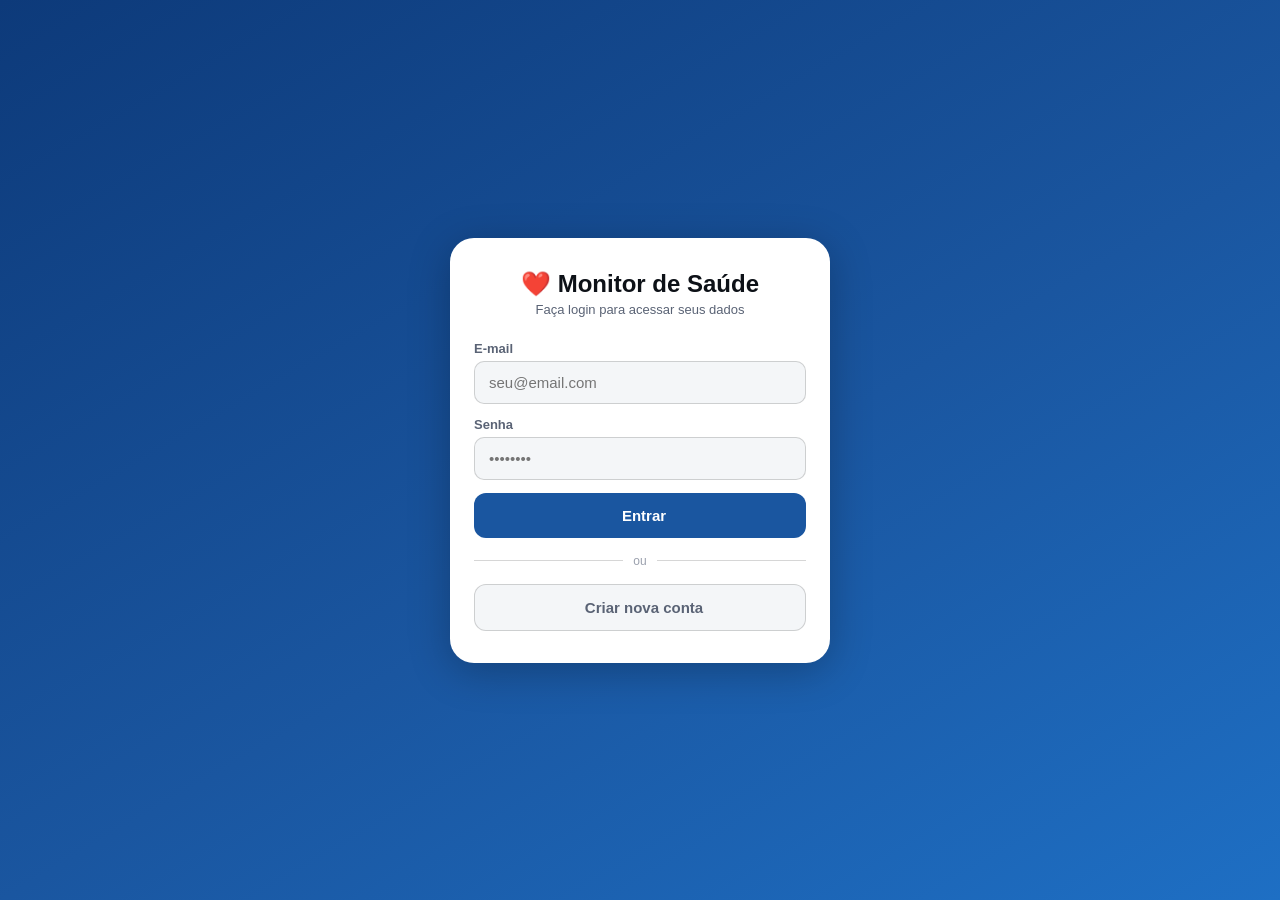
==== commit 65112d72: "Update monitor-saude.html" ====
--- a/monitor-saude.html
+++ b/monitor-saude.html
@@ -35,28 +35,53 @@
 }}
 *,*::before,*::after{box-sizing:border-box;margin:0;padding:0;-webkit-tap-highlight-color:transparent}
 html{font-size:16px;-webkit-text-size-adjust:100%}
-body{font-family:-apple-system,BlinkMacSystemFont,'Segoe UI',Roboto,sans-serif;background:var(--bg0);color:var(--t1);min-height:100vh;overscroll-behavior:none}
-#app{max-width:430px;margin:0 auto;min-height:100vh}
-
+body{font-family:-apple-system,BlinkMacSystemFont,'Segoe UI',Roboto,sans-serif;background:var(--bg0);color:var(--t1);min-height:100vh;padding-bottom:100px}
+#app{max-width:430px;margin:0 auto;min-height:100vh;display:none}
+
+/* ── AUTH SCREENS ── */
+.auth-screen{position:fixed;inset:0;background:linear-gradient(150deg,#0d3a7a,#1a56a0 55%,#1e6fc4);z-index:9999;display:flex;align-items:center;justify-content:center;padding:24px;overflow-y:auto}
+.auth-box{background:var(--bg1);border-radius:24px;padding:32px 24px;width:100%;max-width:380px;box-shadow:0 8px 40px rgba(0,0,0,.25)}
+.auth-logo{text-align:center;margin-bottom:24px}
+.auth-logo h1{font-size:24px;font-weight:800;color:var(--t1);margin-bottom:4px}
+.auth-logo p{font-size:13px;color:var(--t2)}
+.auth-field{margin-bottom:13px}
+.auth-field label{display:block;font-size:13px;font-weight:600;color:var(--t2);margin-bottom:5px}
+.auth-field input{width:100%;padding:12px 14px;border-radius:10px;border:1.5px solid var(--bd2);background:var(--bg2);font-size:15px;font-family:inherit;color:var(--t1);transition:border-color .15s}
+.auth-field input:focus{outline:none;border-color:var(--blue);box-shadow:0 0 0 3px rgba(26,86,160,.15)}
+.auth-btn{width:100%;padding:14px;border-radius:12px;border:none;background:var(--blue);color:#fff;font-size:15px;font-weight:700;cursor:pointer;font-family:inherit;margin-top:4px;display:flex;align-items:center;justify-content:center;gap:8px;transition:all .15s}
+.auth-btn:active{transform:scale(.97);opacity:.9}
+.auth-btn.ghost{background:var(--bg2);color:var(--t2);border:1px solid var(--bd2);margin-top:8px}
+.auth-err{background:var(--red-bg);color:var(--red-t);border-radius:9px;padding:10px 14px;font-size:13px;margin-top:10px;display:none;text-align:center}
+.auth-ok{background:var(--green-bg);color:var(--green-t);border-radius:9px;padding:10px 14px;font-size:13px;margin-top:10px;display:none;text-align:center}
+.auth-switch{text-align:center;margin-top:16px;font-size:13px;color:var(--t2)}
+.auth-switch a{color:var(--blue);font-weight:600;cursor:pointer;text-decoration:none}
+.auth-divider{display:flex;align-items:center;gap:10px;margin:16px 0;color:var(--t3);font-size:12px}
+.auth-divider::before,.auth-divider::after{content:'';flex:1;height:1px;background:var(--bd2)}
+
+/* ── HEADER ── */
 .hdr{background:linear-gradient(150deg,#0d3a7a,#1a56a0 55%,#1e6fc4);color:#fff;padding:52px 20px 22px;position:relative;overflow:hidden}
 .hdr::after{content:'';position:absolute;right:-40px;top:-40px;width:180px;height:180px;border-radius:50%;background:rgba(255,255,255,.05)}
 .hdr-row{display:flex;align-items:center;justify-content:space-between;margin-bottom:3px}
-.hdr h1{font-size:21px;font-weight:700;letter-spacing:-.3px}
+.hdr h1{font-size:20px;font-weight:700;letter-spacing:-.3px}
 .hdr-sub{font-size:13px;opacity:.72}
 .hbadge{background:rgba(255,255,255,.18);border-radius:20px;padding:4px 10px;font-size:11px;font-weight:600}
-
+.logout-btn{background:rgba(255,255,255,.18);border:none;color:#fff;border-radius:20px;padding:5px 12px;font-size:11px;font-weight:600;cursor:pointer;font-family:inherit;display:flex;align-items:center;gap:4px}
+
+/* ── NAV ── */
 .bnav{position:fixed;bottom:0;left:50%;transform:translateX(-50%);width:100%;max-width:430px;background:var(--bg1);border-top:.5px solid var(--bd2);display:flex;z-index:200;padding-bottom:max(env(safe-area-inset-bottom),4px);overflow-x:auto}
 .nb{flex:1;min-width:48px;border:none;background:transparent;cursor:pointer;padding:9px 2px 6px;display:flex;flex-direction:column;align-items:center;gap:2px;font-size:9px;font-weight:500;color:var(--t3);font-family:inherit;transition:color .15s}
 .nb i{font-size:20px}
 .nb.on{color:var(--blue)}
 
-.pg{display:none;padding:14px 13px 100px}
+.pg{display:none;padding:14px 13px 20px}
 .pg.on{display:block}
 
+/* ── CARDS ── */
 .card{background:var(--bg1);border-radius:18px;border:.5px solid var(--bd);box-shadow:var(--sh);padding:15px 17px;margin-bottom:13px}
 .ct{font-size:11px;font-weight:700;letter-spacing:.07em;text-transform:uppercase;color:var(--t3);margin-bottom:13px;display:flex;align-items:center;gap:6px}
 .ct i{font-size:14px}
 
+/* ── STATS ── */
 .sg{display:grid;grid-template-columns:1fr 1fr;gap:9px}
 .sg.one{grid-template-columns:1fr}
 .sb{background:var(--bg2);border-radius:13px;padding:13px 10px;text-align:center}
@@ -64,31 +89,40 @@
 .sv{font-size:29px;font-weight:700;line-height:1;color:var(--t1)}
 .su{font-size:11px;color:var(--t2);margin-top:3px}
 .ss{font-size:12px;color:var(--t3);text-align:center;margin-top:7px}
-
+.smb{background:var(--bg2);border-radius:9px;padding:10px 8px;text-align:center}
+.smv{font-size:20px;font-weight:700;color:var(--t1)}
+.sml{font-size:10px;color:var(--t3);margin-top:2px}
+
+/* ── FORMS ── */
 .f{margin-bottom:12px}
 .f label{display:block;font-size:13px;font-weight:500;color:var(--t2);margin-bottom:4px}
 .fi,.fs{width:100%;padding:11px 13px;border-radius:9px;border:1px solid var(--bd2);background:var(--bg2);font-size:15px;color:var(--t1);font-family:inherit;appearance:none;-webkit-appearance:none}
 .fi:focus,.fs:focus{outline:none;border-color:var(--blue);box-shadow:0 0 0 3px rgba(26,86,160,.15)}
 .fr{display:grid;grid-template-columns:1fr 1fr;gap:9px}
 
+/* ── CHIPS ── */
 .chips{display:flex;gap:7px;flex-wrap:wrap;margin-top:4px}
 .chip{padding:7px 13px;border-radius:30px;border:1px solid var(--bd2);background:var(--bg2);font-size:13px;font-weight:500;cursor:pointer;color:var(--t2);font-family:inherit;transition:all .15s}
 .chip.on{background:var(--blue);color:#fff;border-color:var(--blue)}
 
+/* ── BUTTONS ── */
 .btn{width:100%;padding:13px;border-radius:14px;border:none;background:var(--blue);color:#fff;font-size:15px;font-weight:700;cursor:pointer;display:flex;align-items:center;justify-content:center;gap:8px;font-family:inherit;transition:all .15s}
 .btn:active{transform:scale(.97);opacity:.9}
 .btn.green{background:var(--green)}
 .btn.purple{background:var(--purple)}
 .btn.teal{background:var(--teal)}
+.btn.amber{background:var(--amber)}
 .btn.ghost{background:var(--bg2);color:var(--t2);border:1px solid var(--bd2)}
 .btn-row{display:grid;grid-template-columns:1fr 1fr;gap:8px;margin-top:8px}
 
+/* ── BADGES ── */
 .badge{font-size:11px;font-weight:700;padding:3px 9px;border-radius:20px;flex-shrink:0;white-space:nowrap}
 .b-normal{background:var(--green-bg);color:var(--green-t)}
 .b-alerta{background:var(--amber-bg);color:var(--amber-t)}
 .b-alto{background:var(--red-bg);color:var(--red-t)}
 .b-baixo{background:var(--blue-bg);color:var(--blue-t)}
 
+/* ── LIST ── */
 .li{display:flex;align-items:flex-start;padding:11px 0;border-bottom:.5px solid var(--bd)}
 .li:last-child{border-bottom:none;padding-bottom:0}
 .li:first-child{padding-top:0}
@@ -97,6 +131,7 @@
 .ico.gl{background:var(--green-bg);color:var(--green)}
 .ico.wt{background:var(--teal-bg);color:var(--teal)}
 .ico.med{background:var(--purple-bg);color:var(--purple)}
+.ico.cot{background:var(--amber-bg);color:var(--amber)}
 .lb{flex:1;min-width:0}
 .lv{font-size:15px;font-weight:700;color:var(--t1)}
 .lm{font-size:12px;color:var(--t3);margin-top:1px}
@@ -105,35 +140,38 @@
 .ibtn{background:none;border:none;cursor:pointer;padding:5px;border-radius:7px;color:var(--red);font-size:18px;display:flex;align-items:center;justify-content:center}
 .ibtn:active{background:var(--red-bg)}
 
+/* ── CHART ── */
 .mchart{display:flex;align-items:flex-end;gap:4px;height:58px;margin-top:9px}
 .bc{flex:1;display:flex;flex-direction:column;align-items:center;gap:2px}
 .bbar{width:100%;border-radius:4px 4px 0 0;min-height:3px}
 .blbl{font-size:9px;color:var(--t3)}
 
-.ri{display:flex;align-items:center;gap:8px;padding:7px 0;font-size:13px;border-bottom:.5px solid var(--bd)}
-.ri:last-child{border-bottom:none}
-.rdot{width:9px;height:9px;border-radius:50%;flex-shrink:0}
-
-.empty{text-align:center;padding:28px 16px;color:var(--t3)}
-.empty i{font-size:42px;display:block;margin-bottom:9px;opacity:.3}
-.empty p{font-size:14px}
-
+/* ── MEDS TODAY ── */
+.sched-row{display:flex;align-items:center;justify-content:space-between;padding:10px 0;border-bottom:.5px solid var(--bd)}
+.sched-row:last-child{border-bottom:none}
+.btn-take{background:var(--blue-bg);color:var(--blue-t);border:none;padding:6px 12px;border-radius:8px;font-size:12px;font-weight:700;cursor:pointer;display:flex;align-items:center;gap:4px}
+
+/* ── TOAST ── */
 .toast{position:fixed;bottom:100px;left:50%;transform:translateX(-50%) translateY(20px);background:#1a1f2e;color:#e6eaf0;padding:11px 22px;border-radius:30px;font-size:14px;font-weight:500;opacity:0;transition:all .25s;z-index:999;white-space:nowrap;pointer-events:none;box-shadow:0 4px 20px rgba(0,0,0,.3)}
 .toast.on{opacity:1;transform:translateX(-50%) translateY(0)}
 
+/* ── HIST FILTER ── */
 .frow{display:flex;gap:7px;margin-bottom:13px;flex-wrap:wrap}
 .fb{flex:1;min-width:70px;padding:9px 4px;border-radius:9px;border:1px solid var(--bd2);background:var(--bg2);font-size:12px;font-weight:600;cursor:pointer;color:var(--t2);font-family:inherit;transition:all .15s;text-align:center}
 .fb.on{background:var(--blue);color:#fff;border-color:var(--blue)}
 
+/* ── DB STATUS ── */
 .dbs{display:flex;align-items:center;gap:7px;font-size:12px;color:var(--t3);margin-bottom:13px;padding:8px 12px;background:var(--bg1);border-radius:9px;border:.5px solid var(--bd)}
 .dbd{width:8px;height:8px;border-radius:50%;background:var(--amber);flex-shrink:0;transition:background .4s}
 
+/* ── MODALS ── */
 .overlay{position:fixed;inset:0;background:rgba(0,0,0,.55);z-index:500;display:none;align-items:flex-end;justify-content:center}
 .overlay.on{display:flex}
 .modal{background:var(--bg1);border-radius:20px 20px 0 0;padding:20px 18px;width:100%;max-width:430px;max-height:90vh;overflow-y:auto;padding-bottom:max(env(safe-area-inset-bottom),20px)}
 .modal-title{font-size:18px;font-weight:700;margin-bottom:16px;display:flex;align-items:center;justify-content:space-between}
 .modal-close{background:var(--bg2);border:none;cursor:pointer;width:32px;height:32px;border-radius:50%;font-size:18px;display:flex;align-items:center;justify-content:center;color:var(--t2)}
 
+/* ── MED CARDS ── */
 .med-card{background:var(--bg1);border-radius:16px;border:.5px solid var(--bd);box-shadow:var(--sh);padding:14px 16px;margin-bottom:12px}
 .med-header{display:flex;align-items:center;gap:10px;margin-bottom:8px}
 .med-ico{width:44px;height:44px;border-radius:12px;background:var(--purple-bg);color:var(--purple);display:flex;align-items:center;justify-content:center;font-size:22px;flex-shrink:0}
@@ -141,13 +179,28 @@
 .med-dose{font-size:13px;color:var(--t2);margin-top:1px}
 .med-times{display:flex;flex-wrap:wrap;gap:6px;margin-bottom:8px}
 .med-time-tag{background:var(--purple-bg);color:var(--purple-t);border-radius:20px;padding:4px 11px;font-size:12px;font-weight:600}
-.med-imgs{display:flex;gap:7px;flex-wrap:wrap;margin-top:8px}
-.med-img{width:64px;height:64px;border-radius:9px;object-fit:cover;cursor:pointer;border:.5px solid var(--bd2)}
 .med-actions{display:flex;gap:7px;margin-top:10px}
 .med-btn{flex:1;padding:9px;border-radius:9px;border:none;font-size:13px;font-weight:600;cursor:pointer;display:flex;align-items:center;justify-content:center;gap:5px;font-family:inherit}
 .med-btn.edit{background:var(--blue-bg);color:var(--blue-t)}
 .med-btn.del{background:var(--red-bg);color:var(--red-t)}
 
+/* ── PHOTOS ── */
+.photo-preview{display:flex;gap:8px;flex-wrap:wrap;margin-bottom:10px}
+.photo-thumb-wrap{position:relative;display:inline-block}
+.photo-thumb{width:72px;height:72px;border-radius:10px;object-fit:cover;cursor:pointer;border:.5px solid var(--bd2);display:block}
+.photo-del{position:absolute;top:-6px;right:-6px;width:22px;height:22px;border-radius:50%;background:var(--red);border:none;color:#fff;font-size:13px;cursor:pointer;display:flex;align-items:center;justify-content:center;font-weight:700;line-height:1}
+.photo-add-row{display:grid;grid-template-columns:1fr 1fr;gap:8px}
+
+/* ── WEIGHT COMPARE ── */
+.wt-compare{border-radius:12px;padding:14px 16px;margin-top:10px;text-align:center}
+.wt-compare.ganhou{background:var(--red-bg);border:1px solid var(--red)}
+.wt-compare.perdeu{background:var(--green-bg);border:1px solid var(--green)}
+.wt-compare.igual{background:var(--bg2);border:1px solid var(--bd2)}
+.wt-compare-icon{font-size:32px;display:block;margin-bottom:4px}
+.wt-compare-val{font-size:22px;font-weight:700}
+.wt-compare-lbl{font-size:13px;margin-top:3px}
+
+/* ── CONFIRM ── */
 .confirm-overlay{position:fixed;inset:0;background:rgba(0,0,0,.5);z-index:600;display:none;align-items:center;justify-content:center;padding:20px}
 .confirm-overlay.on{display:flex}
 .confirm-box{background:var(--bg1);border-radius:18px;padding:22px 20px;width:100%;max-width:340px;text-align:center}
@@ -158,213 +211,273 @@
 .cbtn.cancel{background:var(--bg2);color:var(--t2)}
 .cbtn.confirm{background:var(--red);color:#fff}
 
+/* ── IMAGE MODAL ── */
 .img-modal{position:fixed;inset:0;background:rgba(0,0,0,.9);z-index:700;display:none;align-items:center;justify-content:center}
 .img-modal.on{display:flex}
 .img-modal img{max-width:95vw;max-height:90vh;border-radius:10px;object-fit:contain}
 .img-close{position:absolute;top:16px;right:16px;background:rgba(255,255,255,.2);border:none;color:#fff;width:38px;height:38px;border-radius:50%;font-size:20px;cursor:pointer;display:flex;align-items:center;justify-content:center}
 
-.sched-row{display:flex;align-items:center;justify-content:space-between;padding:8px 0;border-bottom:.5px solid var(--bd)}
-.sched-row:last-child{border-bottom:none}
-
-.smb{background:var(--bg2);border-radius:9px;padding:10px 8px;text-align:center}
-.smv{font-size:20px;font-weight:700;color:var(--t1)}
-.sml{font-size:10px;color:var(--t3);margin-top:2px}
+/* ── REF LIST ── */
+.ri{display:flex;align-items:center;gap:8px;padding:7px 0;font-size:13px;border-bottom:.5px solid var(--bd)}
+.ri:last-child{border-bottom:none}
+.rdot{width:9px;height:9px;border-radius:50%;flex-shrink:0}
+.empty{text-align:center;padding:28px 16px;color:var(--t3)}
+.empty i{font-size:42px;display:block;margin-bottom:9px;opacity:.3}
+.empty p{font-size:14px}
 </style>
 </head>
 <body>
+
+<!-- ══ TELA DE LOGIN ══ -->
+<div class="auth-screen" id="screen-login">
+  <div class="auth-box">
+    <div class="auth-logo">
+      <h1>❤️ Monitor de Saúde</h1>
+      <p>Faça login para acessar seus dados</p>
+    </div>
+    <div class="auth-field">
+      <label>E-mail</label>
+      <input type="email" id="login-email" placeholder="seu@email.com" autocomplete="email">
+    </div>
+    <div class="auth-field">
+      <label>Senha</label>
+      <input type="password" id="login-pass" placeholder="••••••••" autocomplete="current-password">
+    </div>
+    <button class="auth-btn" onclick="W.doLogin()"><i class="ti ti-lock"></i> Entrar</button>
+    <div class="auth-err" id="login-err"></div>
+    <div class="auth-divider">ou</div>
+    <button class="auth-btn ghost" onclick="W.showRegister()"><i class="ti ti-user-plus"></i> Criar nova conta</button>
+  </div>
+</div>
+
+<!-- ══ TELA DE CADASTRO ══ -->
+<div class="auth-screen" id="screen-register" style="display:none">
+  <div class="auth-box">
+    <div class="auth-logo">
+      <h1>❤️ Monitor de Saúde</h1>
+      <p>Crie sua conta gratuita</p>
+    </div>
+    <div class="auth-field">
+      <label>Nome completo</label>
+      <input type="text" id="reg-nome" placeholder="Ex.: João Silva" autocomplete="name">
+    </div>
+    <div class="auth-field">
+      <label>E-mail</label>
+      <input type="email" id="reg-email" placeholder="seu@email.com" autocomplete="email">
+    </div>
+    <div class="auth-field">
+      <label>Senha (mín. 6 caracteres)</label>
+      <input type="password" id="reg-pass" placeholder="••••••••" autocomplete="new-password">
+    </div>
+    <div class="auth-field">
+      <label>Confirmar senha</label>
+      <input type="password" id="reg-pass2" placeholder="••••••••" autocomplete="new-password">
+    </div>
+    <button class="auth-btn" onclick="W.doRegister()"><i class="ti ti-user-plus"></i> Criar conta</button>
+    <div class="auth-err" id="reg-err"></div>
+    <div class="auth-ok" id="reg-ok"></div>
+    <div class="auth-switch">Já tem conta? <a onclick="W.showLogin()">Fazer login</a></div>
+  </div>
+</div>
+
+<!-- ══ APP PRINCIPAL ══ -->
 <div id="app">
   <div class="hdr">
     <div class="hdr-row">
       <h1>❤️ Monitor de Saúde</h1>
-      <span class="hbadge">☁️ Firebase</span>
-    </div>
-    <div class="hdr-sub">Desenvolvido por Rafael Medeiros</div>
+      <div style="display:flex;align-items:center;gap:7px">
+        <span class="hbadge" id="db-badge">☁️</span>
+        <button class="logout-btn" onclick="W.doLogout()"><i class="ti ti-logout"></i> Sair</button>
+      </div>
+    </div>
+    <div class="hdr-sub" id="hdr-sub">Carregando...</div>
   </div>
 
-  <!-- INÍCIO -->
-  <div id="pg-home" class="pg on">
-    <div class="dbs"><div class="dbd" id="db-dot"></div><span id="db-txt">Conectando ao Firebase...</span></div>
-    <div class="card">
-      <div class="ct"><i class="ti ti-heart"></i> Última pressão</div>
-      <div class="sg">
-        <div class="sb"><div class="sl">Sistólica</div><div class="sv" id="d-sis">—</div><div class="su">mmHg</div></div>
-        <div class="sb"><div class="sl">Diastólica</div><div class="sv" id="d-dia">—</div><div class="su">mmHg</div></div>
-      </div>
-      <div class="ss" id="d-bp-i">Nenhuma medição registrada</div>
-    </div>
-    <div class="card">
-      <div class="ct"><i class="ti ti-droplet"></i> Última glicemia</div>
-      <div class="sg one">
-        <div class="sb"><div class="sl">Glicose</div><div class="sv" id="d-gl">—</div><div class="su">mg/dL</div></div>
-      </div>
-      <div class="ss" id="d-gl-i">Nenhuma medição registrada</div>
-    </div>
-    <div class="card">
-      <div class="ct"><i class="ti ti-scale"></i> Último peso</div>
-      <div class="sg">
-        <div class="sb"><div class="sl">Peso</div><div class="sv" id="d-wt">—</div><div class="su">kg</div></div>
-        <div class="sb"><div class="sl">IMC</div><div class="sv" id="d-imc">—</div><div class="su" id="d-imc-class"></div></div>
-      </div>
-      <div class="ss" id="d-wt-i">Nenhuma medição registrada</div>
-    </div>
-    <div class="card">
-      <div class="ct"><i class="ti ti-pill"></i> Remédios de hoje</div>
-      <div id="d-meds-today"><div class="empty" style="padding:8px"><p>Nenhum remédio cadastrado</p></div></div>
-    </div>
-    <div class="card"><div class="ct"><i class="ti ti-chart-bar"></i> Pressão sistólica</div><div class="mchart" id="chart-bp"></div></div>
-    <div class="card"><div class="ct"><i class="ti ti-chart-bar"></i> Glicemia</div><div class="mchart" id="chart-gl"></div></div>
-    <div class="card"><div class="ct"><i class="ti ti-chart-bar"></i> Peso</div><div class="mchart" id="chart-wt"></div></div>
-    <div class="card">
-      <div class="ct"><i class="ti ti-database"></i> Totais no banco de dados</div>
-      <div style="display:grid;grid-template-columns:1fr 1fr;gap:8px">
-        <div class="smb"><div class="smv" id="sum-bp">—</div><div class="sml">Pressões</div></div>
-        <div class="smb"><div class="smv" id="sum-gl">—</div><div class="sml">Glicemias</div></div>
-        <div class="smb"><div class="smv" id="sum-wt">—</div><div class="sml">Pesos</div></div>
-        <div class="smb"><div class="smv" id="sum-med">—</div><div class="sml">Remédios</div></div>
-      </div>
-    </div>
+  <div id="main-content">
+    <!-- INÍCIO -->
+    <div id="pg-home" class="pg on">
+      <div class="dbs"><div class="dbd" id="db-dot"></div><span id="db-txt">Conectando...</span></div>
+
+      <div class="card">
+        <div class="ct"><i class="ti ti-heart"></i> Última pressão</div>
+        <div class="sg">
+          <div class="sb"><div class="sl">Sistólica</div><div class="sv" id="d-sis">—</div><div class="su">mmHg</div></div>
+          <div class="sb"><div class="sl">Diastólica</div><div class="sv" id="d-dia">—</div><div class="su">mmHg</div></div>
+        </div>
+        <div class="ss" id="d-bp-i">Nenhuma medição registrada</div>
+      </div>
+
+      <div class="card">
+        <div class="ct"><i class="ti ti-droplet"></i> Última glicemia</div>
+        <div class="sg one">
+          <div class="sb"><div class="sl">Glicose</div><div class="sv" id="d-gl">—</div><div class="su">mg/dL</div></div>
+        </div>
+        <div class="ss" id="d-gl-i">Nenhuma medição registrada</div>
+      </div>
+
+      <div class="card">
+        <div class="ct"><i class="ti ti-scale"></i> Último peso</div>
+        <div class="sg">
+          <div class="sb"><div class="sl">Peso</div><div class="sv" id="d-wt">—</div><div class="su">kg</div></div>
+          <div class="sb"><div class="sl">IMC</div><div class="sv" id="d-imc">—</div><div class="su" id="d-imc-class"></div></div>
+        </div>
+        <div class="ss" id="d-wt-i">Nenhuma medição registrada</div>
+      </div>
+
+      <div class="card">
+        <div class="ct"><i class="ti ti-pill"></i> Remédios de hoje</div>
+        <div id="d-meds-today"><div class="empty" style="padding:8px"><p>Nenhum remédio cadastrado</p></div></div>
+      </div>
+
+      <div class="card"><div class="ct"><i class="ti ti-chart-bar"></i> Pressão sistólica</div><div class="mchart" id="chart-bp"></div></div>
+      <div class="card"><div class="ct"><i class="ti ti-chart-bar"></i> Glicemia</div><div class="mchart" id="chart-gl"></div></div>
+      <div class="card"><div class="ct"><i class="ti ti-chart-bar"></i> Peso</div><div class="mchart" id="chart-wt"></div></div>
+
+      <div class="card">
+        <div class="ct"><i class="ti ti-database"></i> Meus dados na nuvem</div>
+        <div style="display:grid;grid-template-columns:1fr 1fr;gap:8px">
+          <div class="smb"><div class="smv" id="sum-bp">—</div><div class="sml">Pressões</div></div>
+          <div class="smb"><div class="smv" id="sum-gl">—</div><div class="sml">Glicemias</div></div>
+          <div class="smb"><div class="smv" id="sum-wt">—</div><div class="sml">Pesos</div></div>
+          <div class="smb"><div class="smv" id="sum-med">—</div><div class="sml">Remédios</div></div>
+        </div>
+      </div>
+    </div>
+
+    <!-- PRESSÃO -->
+    <div id="pg-bp" class="pg">
+      <div class="card">
+        <div class="ct"><i class="ti ti-plus-circle"></i> Nova medição de pressão</div>
+        <div class="fr f">
+          <div><label>Sistólica (mmHg) *</label><input class="fi" id="bp-sis" type="number" inputmode="numeric" placeholder="120"></div>
+          <div><label>Diastólica (mmHg) *</label><input class="fi" id="bp-dia" type="number" inputmode="numeric" placeholder="80"></div>
+        </div>
+        <div class="f"><label>Pulso (bpm)</label><input class="fi" id="bp-pulse" type="number" inputmode="numeric" placeholder="70"></div>
+        <div class="f"><label>Momento</label>
+          <div class="chips">
+            <button class="chip on" data-bpm="Antes do café">Antes café</button>
+            <button class="chip" data-bpm="Após café">Após café</button>
+            <button class="chip" data-bpm="Almoço">Almoço</button>
+            <button class="chip" data-bpm="Tarde">Tarde</button>
+            <button class="chip" data-bpm="Dormir">Dormir</button>
+          </div>
+        </div>
+        <div class="f"><label>Posição</label>
+          <div class="chips">
+            <button class="chip on" data-bpp="Sentado">Sentado</button>
+            <button class="chip" data-bpp="Deitado">Deitado</button>
+            <button class="chip" data-bpp="Em pé">Em pé</button>
+          </div>
+        </div>
+        <div class="f"><label>Observação</label><input class="fi" id="bp-note" type="text" placeholder="Ex.: em repouso..."></div>
+        <div class="f"><label>Data e hora</label><input class="fi" id="bp-dt" type="datetime-local"></div>
+        <button class="btn" onclick="W.saveBP()"><i class="ti ti-device-floppy"></i> Salvar medição</button>
+      </div>
+      <div class="card">
+        <div class="ct"><i class="ti ti-info-circle"></i> Classificação (OMS)</div>
+        <div class="ri"><div class="rdot" style="background:#1a7a3c"></div><span><b>Normal:</b> abaixo de 120/80 mmHg</span></div>
+        <div class="ri"><div class="rdot" style="background:#e8a020"></div><span><b>Elevada:</b> 120–129 / &lt;80 mmHg</span></div>
+        <div class="ri"><div class="rdot" style="background:#e05555"></div><span><b>Hipert. 1:</b> 130–139 / 80–89 mmHg</span></div>
+        <div class="ri"><div class="rdot" style="background:#b02020"></div><span><b>Hipert. 2:</b> ≥140 / ≥90 mmHg</span></div>
+      </div>
+    </div>
+
+    <!-- GLICEMIA -->
+    <div id="pg-gl" class="pg">
+      <div class="card">
+        <div class="ct"><i class="ti ti-plus-circle"></i> Nova medição de glicemia</div>
+        <div class="f"><label>Glicose (mg/dL) *</label><input class="fi" id="gl-val" type="number" inputmode="numeric" placeholder="100"></div>
+        <div class="f"><label>Momento da coleta</label>
+          <div class="chips">
+            <button class="chip on" data-glm="Jejum">Jejum</button>
+            <button class="chip" data-glm="Pré-refeição">Pré-refeição</button>
+            <button class="chip" data-glm="Pós-refeição">Pós-refeição</button>
+            <button class="chip" data-glm="Antes dormir">Antes dormir</button>
+          </div>
+        </div>
+        <div class="f"><label>Tipo de medição</label>
+          <div class="chips">
+            <button class="chip on" data-glt="Glicosímetro">Glicosímetro</button>
+            <button class="chip" data-glt="Laboratório">Laboratório</button>
+          </div>
+        </div>
+        <div class="f"><label>Observação</label><input class="fi" id="gl-note" type="text" placeholder="Ex.: antes da insulina..."></div>
+        <div class="f"><label>Data e hora</label><input class="fi" id="gl-dt" type="datetime-local"></div>
+        <button class="btn green" onclick="W.saveGL()"><i class="ti ti-device-floppy"></i> Salvar medição</button>
+      </div>
+      <div class="card">
+        <div class="ct"><i class="ti ti-info-circle"></i> Classificação</div>
+        <div class="ri"><div class="rdot" style="background:#1a56a0"></div><span><b>Hipoglicemia:</b> abaixo de 70 mg/dL</span></div>
+        <div class="ri"><div class="rdot" style="background:#1a7a3c"></div><span><b>Jejum normal:</b> 70–99 mg/dL</span></div>
+        <div class="ri"><div class="rdot" style="background:#e8a020"></div><span><b>Pré-diabetes:</b> 100–125 mg/dL</span></div>
+        <div class="ri"><div class="rdot" style="background:#b02020"></div><span><b>Diabetes:</b> ≥126 mg/dL</span></div>
+      </div>
+    </div>
+
+    <!-- PESO -->
+    <div id="pg-wt" class="pg">
+      <div class="card">
+        <div class="ct"><i class="ti ti-plus-circle"></i> Registrar peso</div>
+        <div class="fr f">
+          <div><label>Peso (kg) *</label><input class="fi" id="wt-val" type="number" inputmode="decimal" placeholder="70.5" step="0.1"></div>
+          <div><label>Altura (cm)</label><input class="fi" id="wt-alt" type="number" inputmode="numeric" placeholder="170"></div>
+        </div>
+        <div id="wt-imc-preview" style="display:none;margin-bottom:12px;padding:12px;background:var(--bg2);border-radius:10px;text-align:center">
+          <div style="font-size:12px;color:var(--t3);margin-bottom:3px">IMC calculado</div>
+          <div style="font-size:24px;font-weight:700" id="wt-imc-val">—</div>
+          <div style="font-size:13px;color:var(--t2)" id="wt-imc-lbl">—</div>
+        </div>
+        <div class="f"><label>Momento</label>
+          <div class="chips">
+            <button class="chip on" data-wtm="Manhã em jejum">Jejum manhã</button>
+            <button class="chip" data-wtm="Antes do almoço">Antes almoço</button>
+            <button class="chip" data-wtm="À noite">À noite</button>
+          </div>
+        </div>
+        <div class="f"><label>Observação</label><input class="fi" id="wt-note" type="text" placeholder="Ex.: em jejum..."></div>
+        <div class="f"><label>Data e hora</label><input class="fi" id="wt-dt" type="datetime-local"></div>
+        <button class="btn teal" onclick="W.saveWT()"><i class="ti ti-device-floppy"></i> Salvar peso</button>
+        <div id="wt-compare-box" style="display:none"></div>
+      </div>
+    </div>
+
+    <!-- REMÉDIOS -->
+    <div id="pg-med" class="pg">
+      <button class="btn purple" onclick="W.openMedModal(null)" style="margin-bottom:14px"><i class="ti ti-plus"></i> Cadastrar novo remédio</button>
+      <div id="med-list"></div>
+    </div>
+
+    <!-- RECEITAS -->
+    <div id="pg-rx" class="pg">
+      <button class="btn teal" onclick="W.openRxModal(null)" style="margin-bottom:14px"><i class="ti ti-file-text"></i> Arquivar nova receita</button>
+      <div id="rx-list"></div>
+    </div>
+
+    <!-- HISTÓRICO -->
+    <div id="pg-hist" class="pg">
+      <div class="frow">
+        <button class="fb on" id="hf-bp" onclick="W.switchHist('bp')"><i class="ti ti-heart"></i> Pressão</button>
+        <button class="fb" id="hf-gl" onclick="W.switchHist('gl')"><i class="ti ti-droplet"></i> Glicemia</button>
+        <button class="fb" id="hf-wt" onclick="W.switchHist('wt')"><i class="ti ti-scale"></i> Peso</button>
+        <button class="fb" id="hf-intake" onclick="W.switchHist('intake')"><i class="ti ti-checkbox"></i> Tomadas</button>
+      </div>
+      <div id="hist-bp"></div>
+      <div id="hist-gl" style="display:none"></div>
+      <div id="hist-wt" style="display:none"></div>
+      <div id="hist-intake" style="display:none"></div>
+    </div>
+
+    <!-- NAV -->
+    <nav class="bnav">
+      <button class="nb on" onclick="W.goPage('home',this)"><i class="ti ti-layout-dashboard"></i>Início</button>
+      <button class="nb" onclick="W.goPage('bp',this)"><i class="ti ti-heart"></i>Pressão</button>
+      <button class="nb" onclick="W.goPage('gl',this)"><i class="ti ti-droplet"></i>Glicemia</button>
+      <button class="nb" onclick="W.goPage('wt',this)"><i class="ti ti-scale"></i>Peso</button>
+      <button class="nb" onclick="W.goPage('med',this)"><i class="ti ti-pill"></i>Remédios</button>
+      <button class="nb" onclick="W.goPage('rx',this)"><i class="ti ti-file-text"></i>Receitas</button>
+      <button class="nb" onclick="W.goPage('hist',this)"><i class="ti ti-history"></i>Histórico</button>
+    </nav>
   </div>
-
-  <!-- PRESSÃO -->
-  <div id="pg-bp" class="pg">
-    <div class="card">
-      <div class="ct"><i class="ti ti-plus-circle"></i> Nova medição de pressão</div>
-      <div class="fr f">
-        <div><label>Sistólica (mmHg) *</label><input class="fi" id="bp-sis" type="number" inputmode="numeric" placeholder="120"></div>
-        <div><label>Diastólica (mmHg) *</label><input class="fi" id="bp-dia" type="number" inputmode="numeric" placeholder="80"></div>
-      </div>
-      <div class="f"><label>Pulso (bpm)</label><input class="fi" id="bp-pulse" type="number" inputmode="numeric" placeholder="70 — opcional"></div>
-      <div class="f"><label>Momento</label>
-        <div class="chips">
-          <button class="chip on" data-bpm="Antes do café">Antes café</button>
-          <button class="chip" data-bpm="Após café">Após café</button>
-          <button class="chip" data-bpm="Almoço">Almoço</button>
-          <button class="chip" data-bpm="Tarde">Tarde</button>
-          <button class="chip" data-bpm="Dormir">Dormir</button>
-        </div>
-      </div>
-      <div class="f"><label>Posição</label>
-        <div class="chips">
-          <button class="chip on" data-bpp="Sentado">Sentado</button>
-          <button class="chip" data-bpp="Deitado">Deitado</button>
-          <button class="chip" data-bpp="Em pé">Em pé</button>
-        </div>
-      </div>
-      <div class="f"><label>Observação</label><input class="fi" id="bp-note" type="text" placeholder="Ex.: em repouso, após exercício..."></div>
-      <div class="f"><label>Data e hora</label><input class="fi" id="bp-dt" type="datetime-local"></div>
-      <button class="btn" onclick="W.saveBP()"><i class="ti ti-device-floppy"></i> Salvar medição</button>
-    </div>
-    <div class="card">
-      <div class="ct"><i class="ti ti-info-circle"></i> Classificação (OMS)</div>
-      <div class="ri"><div class="rdot" style="background:#1a7a3c"></div><span><b>Normal:</b> abaixo de 120/80 mmHg</span></div>
-      <div class="ri"><div class="rdot" style="background:#e8a020"></div><span><b>Elevada:</b> 120–129 / &lt;80 mmHg</span></div>
-      <div class="ri"><div class="rdot" style="background:#e05555"></div><span><b>Hipert. 1:</b> 130–139 / 80–89 mmHg</span></div>
-      <div class="ri"><div class="rdot" style="background:#b02020"></div><span><b>Hipert. 2:</b> ≥140 / ≥90 mmHg</span></div>
-    </div>
-  </div>
-
-  <!-- GLICEMIA -->
-  <div id="pg-gl" class="pg">
-    <div class="card">
-      <div class="ct"><i class="ti ti-plus-circle"></i> Nova medição de glicemia</div>
-      <div class="f"><label>Glicose (mg/dL) *</label><input class="fi" id="gl-val" type="number" inputmode="numeric" placeholder="100"></div>
-      <div class="f"><label>Momento da coleta</label>
-        <div class="chips">
-          <button class="chip on" data-glm="Jejum">Jejum</button>
-          <button class="chip" data-glm="Pré-refeição">Pré-refeição</button>
-          <button class="chip" data-glm="Pós-refeição">Pós-refeição</button>
-          <button class="chip" data-glm="Antes dormir">Antes dormir</button>
-          <button class="chip" data-glm="Madrugada">Madrugada</button>
-        </div>
-      </div>
-      <div class="f"><label>Tipo de medição</label>
-        <div class="chips">
-          <button class="chip on" data-glt="Glicosímetro">Glicosímetro</button>
-          <button class="chip" data-glt="Laboratório">Laboratório</button>
-          <button class="chip" data-glt="Sensor CGM">Sensor CGM</button>
-        </div>
-      </div>
-      <div class="f"><label>Observação</label><input class="fi" id="gl-note" type="text" placeholder="Ex.: antes da insulina, após caminhada..."></div>
-      <div class="f"><label>Data e hora</label><input class="fi" id="gl-dt" type="datetime-local"></div>
-      <button class="btn green" onclick="W.saveGL()"><i class="ti ti-device-floppy"></i> Salvar medição</button>
-    </div>
-    <div class="card">
-      <div class="ct"><i class="ti ti-info-circle"></i> Classificação</div>
-      <div class="ri"><div class="rdot" style="background:#1a56a0"></div><span><b>Hipoglicemia:</b> abaixo de 70 mg/dL</span></div>
-      <div class="ri"><div class="rdot" style="background:#1a7a3c"></div><span><b>Jejum normal:</b> 70–99 mg/dL</span></div>
-      <div class="ri"><div class="rdot" style="background:#e8a020"></div><span><b>Pré-diabetes:</b> 100–125 mg/dL</span></div>
-      <div class="ri"><div class="rdot" style="background:#b02020"></div><span><b>Diabetes:</b> ≥126 mg/dL</span></div>
-    </div>
-  </div>
-
-  <!-- PESO -->
-  <div id="pg-wt" class="pg">
-    <div class="card">
-      <div class="ct"><i class="ti ti-plus-circle"></i> Registrar peso</div>
-      <div class="fr f">
-        <div><label>Peso (kg) *</label><input class="fi" id="wt-val" type="number" inputmode="decimal" placeholder="70.5" step="0.1"></div>
-        <div><label>Altura (cm)</label><input class="fi" id="wt-alt" type="number" inputmode="numeric" placeholder="170"></div>
-      </div>
-      <div id="wt-imc-preview" style="display:none;margin-bottom:12px;padding:12px;background:var(--bg2);border-radius:10px;text-align:center">
-        <div style="font-size:12px;color:var(--t3);margin-bottom:3px">IMC calculado</div>
-        <div style="font-size:24px;font-weight:700" id="wt-imc-val">—</div>
-        <div style="font-size:13px;color:var(--t2)" id="wt-imc-lbl">—</div>
-      </div>
-      <div class="f"><label>Momento</label>
-        <div class="chips">
-          <button class="chip on" data-wtm="Manhã em jejum">Jejum manhã</button>
-          <button class="chip" data-wtm="Antes do almoço">Antes almoço</button>
-          <button class="chip" data-wtm="À noite">À noite</button>
-          <button class="chip" data-wtm="Outro">Outro</button>
-        </div>
-      </div>
-      <div class="f"><label>Observação</label><input class="fi" id="wt-note" type="text" placeholder="Ex.: após academia, em jejum..."></div>
-      <div class="f"><label>Data e hora</label><input class="fi" id="wt-dt" type="datetime-local"></div>
-      <button class="btn teal" onclick="W.saveWT()"><i class="ti ti-device-floppy"></i> Salvar peso</button>
-    </div>
-    <div class="card">
-      <div class="ct"><i class="ti ti-info-circle"></i> Classificação IMC (OMS)</div>
-      <div class="ri"><div class="rdot" style="background:#1a56a0"></div><span><b>Abaixo do peso:</b> IMC &lt; 18,5</span></div>
-      <div class="ri"><div class="rdot" style="background:#1a7a3c"></div><span><b>Normal:</b> 18,5 – 24,9</span></div>
-      <div class="ri"><div class="rdot" style="background:#e8a020"></div><span><b>Sobrepeso:</b> 25 – 29,9</span></div>
-      <div class="ri"><div class="rdot" style="background:#b02020"></div><span><b>Obesidade:</b> ≥ 30</span></div>
-    </div>
-  </div>
-
-  <!-- REMÉDIOS -->
-  <div id="pg-med" class="pg">
-    <button class="btn purple" onclick="W.openMedModal(null)" style="margin-bottom:14px"><i class="ti ti-plus"></i> Cadastrar novo remédio</button>
-    <div id="med-list"></div>
-  </div>
-
-  <!-- RECEITAS -->
-  <div id="pg-rx" class="pg">
-    <button class="btn teal" onclick="W.openRxModal(null)" style="margin-bottom:14px"><i class="ti ti-file-text"></i> Arquivar nova receita</button>
-    <div id="rx-list"></div>
-  </div>
-
-  <!-- HISTÓRICO -->
-  <div id="pg-hist" class="pg">
-    <div class="frow">
-      <button class="fb on" id="hf-bp" onclick="W.switchHist('bp')"><i class="ti ti-heart"></i> Pressão</button>
-      <button class="fb" id="hf-gl" onclick="W.switchHist('gl')"><i class="ti ti-droplet"></i> Glicemia</button>
-      <button class="fb" id="hf-wt" onclick="W.switchHist('wt')"><i class="ti ti-scale"></i> Peso</button>
-    </div>
-    <div id="hist-bp"></div>
-    <div id="hist-gl" style="display:none"></div>
-    <div id="hist-wt" style="display:none"></div>
-  </div>
-
-  <!-- NAV -->
-  <nav class="bnav">
-    <button class="nb on" onclick="W.goPage('home',this)"><i class="ti ti-layout-dashboard"></i>Início</button>
-    <button class="nb" onclick="W.goPage('bp',this)"><i class="ti ti-heart"></i>Pressão</button>
-    <button class="nb" onclick="W.goPage('gl',this)"><i class="ti ti-droplet"></i>Glicemia</button>
-    <button class="nb" onclick="W.goPage('wt',this)"><i class="ti ti-scale"></i>Peso</button>
-    <button class="nb" onclick="W.goPage('med',this)"><i class="ti ti-pill"></i>Remédios</button>
-    <button class="nb" onclick="W.goPage('rx',this)"><i class="ti ti-file-text"></i>Receitas</button>
-    <button class="nb" onclick="W.goPage('hist',this)"><i class="ti ti-history"></i>Histórico</button>
-  </nav>
 </div>
 
 <!-- MODAL REMÉDIO -->
@@ -375,17 +488,16 @@
       <button class="modal-close" onclick="W.closeMedModal()"><i class="ti ti-x"></i></button>
     </div>
     <input type="hidden" id="med-edit-id">
-    <div class="f"><label>Nome do remédio *</label><input class="fi" id="med-name" type="text" placeholder="Ex.: Losartana, Metformina..."></div>
+    <div class="f"><label>Nome do remédio *</label><input class="fi" id="med-name" type="text" placeholder="Ex.: Losartana..."></div>
     <div class="fr f">
       <div><label>Dosagem</label><input class="fi" id="med-dose" type="text" placeholder="Ex.: 50mg"></div>
       <div><label>Forma</label>
         <select class="fs" id="med-form">
-          <option>Comprimido</option><option>Cápsula</option><option>Líquido</option>
-          <option>Injeção</option><option>Gotas</option><option>Adesivo</option><option>Outro</option>
+          <option>Comprimido</option><option>Cápsula</option><option>Líquido</option><option>Injeção</option><option>Gotas</option>
         </select>
       </div>
     </div>
-    <div class="f"><label>Instruções de uso</label><input class="fi" id="med-instr" type="text" placeholder="Ex.: tomar com água, antes do café..."></div>
+    <div class="f"><label>Instruções de uso</label><input class="fi" id="med-instr" type="text" placeholder="Ex.: tomar com água..."></div>
     <div class="f">
       <label>Horários de tomada</label>
       <div id="times-list" style="display:flex;flex-wrap:wrap;gap:6px;margin-bottom:8px"></div>
@@ -394,17 +506,17 @@
         <button class="btn" style="width:auto;padding:11px 16px" onclick="W.addTime()"><i class="ti ti-plus"></i></button>
       </div>
     </div>
+    <div class="f"><label>Observação</label><input class="fi" id="med-obs" type="text" placeholder="Uso contínuo..."></div>
     <div class="f">
-      <label>Fotos (caixa, bula, receita)</label>
-      <div id="med-photos-preview" class="med-imgs" style="margin-bottom:8px"></div>
-      <div class="btn-row">
-        <button class="btn ghost" onclick="document.getElementById('photo-cam').click()"><i class="ti ti-camera"></i> Câmera</button>
-        <button class="btn ghost" onclick="document.getElementById('photo-file').click()"><i class="ti ti-photo"></i> Galeria</button>
-      </div>
-      <input type="file" id="photo-cam" accept="image/*" capture="environment" style="display:none" onchange="W.addPhoto(this)">
-      <input type="file" id="photo-file" accept="image/*" multiple style="display:none" onchange="W.addPhoto(this)">
-    </div>
-    <div class="f"><label>Observação</label><input class="fi" id="med-obs" type="text" placeholder="Ex.: armazenar na geladeira..."></div>
+      <label>Fotos da caixa / bula</label>
+      <div class="photo-preview" id="med-photos-preview"></div>
+      <div class="photo-add-row">
+        <button class="btn ghost" onclick="document.getElementById('med-photo-cam').click()"><i class="ti ti-camera"></i> Câmera</button>
+        <button class="btn ghost" onclick="document.getElementById('med-photo-gal').click()"><i class="ti ti-photo"></i> Galeria</button>
+      </div>
+      <input type="file" id="med-photo-cam" accept="image/*" capture="environment" style="display:none" onchange="W.addMedPhoto(this)">
+      <input type="file" id="med-photo-gal" accept="image/*" multiple style="display:none" onchange="W.addMedPhoto(this)">
+    </div>
     <button class="btn purple" onclick="W.saveMed()"><i class="ti ti-device-floppy"></i> Salvar remédio</button>
   </div>
 </div>
@@ -413,7 +525,7 @@
 <div class="overlay" id="rx-modal" onclick="if(event.target===this)W.closeRxModal()">
   <div class="modal">
     <div class="modal-title">
-      <span id="rx-modal-title">Arquivar Receita Médica</span>
+      <span id="rx-modal-title">Arquivar Receita</span>
       <button class="modal-close" onclick="W.closeRxModal()"><i class="ti ti-x"></i></button>
     </div>
     <input type="hidden" id="rx-edit-id">
@@ -423,24 +535,22 @@
       <div><label>Data de Emissão *</label><input class="fi" id="rx-date" type="date"></div>
       <div><label>Validade</label>
         <select class="fs" id="rx-months">
-          <option value="6">6 meses</option>
-          <option value="12">1 ano</option>
-          <option value="1">1 mês</option>
+          <option value="6">6 meses</option><option value="12">1 ano</option><option value="1">1 mês</option>
         </select>
       </div>
     </div>
     <div class="f"><label>Medicamentos inclusos *</label><input class="fi" id="rx-meds" type="text" placeholder="Ex.: Losartana, Metformina"></div>
+    <div class="f"><label>Observações</label><input class="fi" id="rx-obs" type="text" placeholder="Ex.: via original retida..."></div>
     <div class="f">
-      <label>Foto da Receita</label>
-      <div id="rx-photos-preview" class="med-imgs" style="margin-bottom:8px"></div>
-      <div class="btn-row">
-        <button class="btn ghost" onclick="document.getElementById('rx-cam').click()"><i class="ti ti-camera"></i> Câmera</button>
-        <button class="btn ghost" onclick="document.getElementById('rx-file').click()"><i class="ti ti-photo"></i> Galeria</button>
-      </div>
-      <input type="file" id="rx-cam" accept="image/*" capture="environment" style="display:none" onchange="W.addRxPhoto(this)">
-      <input type="file" id="rx-file" accept="image/*" multiple style="display:none" onchange="W.addRxPhoto(this)">
-    </div>
-    <div class="f"><label>Observações</label><input class="fi" id="rx-obs" type="text" placeholder="Ex.: via original retida..."></div>
+      <label>Foto da receita</label>
+      <div class="photo-preview" id="rx-photos-preview"></div>
+      <div class="photo-add-row">
+        <button class="btn ghost" onclick="document.getElementById('rx-photo-cam').click()"><i class="ti ti-camera"></i> Câmera</button>
+        <button class="btn ghost" onclick="document.getElementById('rx-photo-gal').click()"><i class="ti ti-photo"></i> Galeria</button>
+      </div>
+      <input type="file" id="rx-photo-cam" accept="image/*" capture="environment" style="display:none" onchange="W.addRxPhoto(this)">
+      <input type="file" id="rx-photo-gal" accept="image/*" multiple style="display:none" onchange="W.addRxPhoto(this)">
+    </div>
     <button class="btn teal" onclick="W.saveRx()"><i class="ti ti-device-floppy"></i> Arquivar na Nuvem</button>
   </div>
 </div>
@@ -467,574 +577,378 @@
 
 <script type="module">
 import { initializeApp } from "https://www.gstatic.com/firebasejs/10.11.0/firebase-app.js";
-import { getFirestore, collection, addDoc, setDoc, doc, getDocs, getDoc, deleteDoc } from "https://www.gstatic.com/firebasejs/10.11.0/firebase-firestore.js";
-
-/* ═══════════════════════════════
-   FIREBASE
-═══════════════════════════════ */
+import { getFirestore, collection, addDoc, setDoc, doc, getDocs, getDoc, deleteDoc, query } from "https://www.gstatic.com/firebasejs/10.11.0/firebase-firestore.js";
+import { getAuth, createUserWithEmailAndPassword, signInWithEmailAndPassword, signOut, onAuthStateChanged, updateProfile } from "https://www.gstatic.com/firebasejs/10.11.0/firebase-auth.js";
+
+/* ══ FIREBASE ══ */
 const firebaseConfig = {
-  apiKey: "AIzaSyAn7jXQoB6y5_XgGSvLFcWw2B180hXyPV4",
+  apiKey: "AIzaSyAn7jXQoB6y5_XgGSvLFcWw2B18OhXyPV4",
   authDomain: "monitordesaudedf.firebaseapp.com",
   projectId: "monitordesaudedf",
   storageBucket: "monitordesaudedf.firebasestorage.app",
   messagingSenderId: "116851967587",
   appId: "1:116851967587:web:871b7323325963f5391a56"
 };
-const app = initializeApp(firebaseConfig);
-const FS = getFirestore(app);
-
-async function dbAdd(col, rec) {
-  const r = await addDoc(collection(FS, col), rec); return r.id;
-}
-async function dbPut(col, rec) {
+const fbApp = initializeApp(firebaseConfig);
+const FS    = getFirestore(fbApp);
+const auth  = getAuth(fbApp);
+
+/* ══ CRUD — dados isolados por usuário ══
+   Caminho: /usuarios/{uid}/pressao, /usuarios/{uid}/glicemia, etc.
+*/
+let currentUID = null;
+
+function col(name) {
+  return collection(FS, 'usuarios', currentUID, name);
+}
+function docRef(name, id) {
+  return doc(FS, 'usuarios', currentUID, name, String(id));
+}
+
+async function dbAdd(name, rec) {
+  const r = await addDoc(col(name), rec); return r.id;
+}
+async function dbPut(name, rec) {
   const { id, ...data } = rec;
-  await setDoc(doc(FS, col, String(id)), data, { merge: true }); return id;
-}
-async function dbGetAll(col) {
-  const snap = await getDocs(collection(FS, col));
+  await setDoc(docRef(name, id), data, { merge: true }); return id;
+}
+async function dbGetAll(name) {
+  const snap = await getDocs(col(name));
   const rows = []; snap.forEach(d => rows.push({ id: d.id, ...d.data() }));
   return rows.sort((a, b) => (b.dt || '').localeCompare(a.dt || ''));
 }
-async function dbGet(col, id) {
-  const snap = await getDoc(doc(FS, col, String(id)));
+async function dbGet(name, id) {
+  const snap = await getDoc(docRef(name, id));
   return snap.exists() ? { id: snap.id, ...snap.data() } : null;
 }
-async function dbDelete(col, id) {
-  await deleteDoc(doc(FS, col, String(id))); return true;
-}
-
-/* ═══════════════════════════════
-   ESTADO
-═══════════════════════════════ */
+async function dbDelete(name, id) {
+  await deleteDoc(docRef(name, id)); return true;
+}
+
+/* ══ ESTADO ══ */
 let bpMoment = 'Antes do café', bpPos = 'Sentado';
 let glMoment = 'Jejum', glType = 'Glicosímetro';
 let wtMoment = 'Manhã em jejum';
-let medTimes = [], medPhotos = [];
-let rxPhotos = [];
+let medTimes = [], medPhotos = [], rxPhotos = [];
 let confirmCb = null;
 
-/* ═══════════════════════════════
-   UTILS
-═══════════════════════════════ */
-function getNow() {
-  const n = new Date(), p = x => String(x).padStart(2,'0');
-  return `${n.getFullYear()}-${p(n.getMonth()+1)}-${p(n.getDate())}T${p(n.getHours())}:${p(n.getMinutes())}`;
-}
-function fdt(dt) {
-  if (!dt) return '—';
+/* ══ UTILS ══ */
+function getNow() { const n = new Date(), p = x => String(x).padStart(2,'0'); return `${n.getFullYear()}-${p(n.getMonth()+1)}-${p(n.getDate())}T${p(n.getHours())}:${p(n.getMinutes())}`; }
+function fdt(dt) { if (!dt) return '—'; try { const d = new Date(dt.includes('T') ? dt : dt + 'T12:00:00'); return d.toLocaleDateString('pt-BR',{day:'2-digit',month:'2-digit',year:'numeric'}) + (dt.includes('T') ? ' às ' + d.toLocaleTimeString('pt-BR',{hour:'2-digit',minute:'2-digit'}) : ''); } catch(e) { return dt; } }
+function toast(msg, err) { const t = document.getElementById('toast'); t.textContent = msg; t.style.background = err ? '#6e0e0e' : '#1a1f2e'; t.classList.add('on'); setTimeout(() => t.classList.remove('on'), 3000); }
+function classifyBP(s, d) { if (s<120&&d<80) return ['Normal','b-normal']; if (s<130&&d<80) return ['Elevada','b-alerta']; if (s<140||d<90) return ['Hipert. 1','b-alto']; return ['Hipert. 2','b-alto']; }
+function classifyGL(v, m) { if (v<70) return ['Hipoglicemia','b-baixo']; if (m==='Jejum') { if (v<100) return ['Normal','b-normal']; if (v<126) return ['Pré-diabetes','b-alerta']; return ['Diabetes','b-alto']; } if (v<140) return ['Normal','b-normal']; if (v<200) return ['Atenção','b-alerta']; return ['Alta','b-alto']; }
+function calcIMC(p, a) { return a>=100 ? +(p/((a/100)**2)).toFixed(1) : null; }
+function classifyIMC(imc) { if (imc<18.5) return ['Abaixo do peso','b-baixo']; if (imc<25) return ['Normal','b-normal']; if (imc<30) return ['Sobrepeso','b-alerta']; if (imc<35) return ['Obesidade 1','b-alto']; if (imc<40) return ['Obesidade 2','b-alto']; return ['Obesidade 3','b-alto']; }
+function setupChips(sel, setter) { document.querySelectorAll(sel).forEach(btn => btn.addEventListener('click', () => { document.querySelectorAll(sel).forEach(b => b.classList.remove('on')); btn.classList.add('on'); setter(btn.dataset[Object.keys(btn.dataset)[0]]); })); }
+function confirm2(title, msg, cb) { document.getElementById('confirm-title').textContent = title; document.getElementById('confirm-msg').textContent = msg; confirmCb = cb; document.getElementById('confirm-overlay').classList.add('on'); }
+function closeConfirm() { document.getElementById('confirm-overlay').classList.remove('on'); confirmCb = null; }
+function renderChart(id, data, getter, color, mn, mx) { const wrap = document.getElementById(id); if (!wrap) return; if (!data.length) { wrap.innerHTML = '<div style="flex:1;text-align:center;font-size:12px;color:var(--t3);align-self:center">Sem dados ainda</div>'; return; } wrap.innerHTML = ''; data.forEach(r => { const v = getter(r), pct = Math.max(5, Math.min(100, ((v-mn)/(mx-mn))*100)); const col2 = document.createElement('div'); col2.className = 'bc'; col2.innerHTML = `<div class="bbar" style="height:${pct}%;background:${color};opacity:.75"></div><div class="blbl">${v}</div>`; wrap.appendChild(col2); }); }
+
+/* ══ AUTH ══ */
+function showLogin() {
+  document.getElementById('screen-login').style.display  = 'flex';
+  document.getElementById('screen-register').style.display = 'none';
+  document.getElementById('app').style.display = 'none';
+}
+function showRegister() {
+  document.getElementById('screen-login').style.display  = 'none';
+  document.getElementById('screen-register').style.display = 'flex';
+  document.getElementById('app').style.display = 'none';
+}
+function showApp(user) {
+  document.getElementById('screen-login').style.display  = 'none';
+  document.getElementById('screen-register').style.display = 'none';
+  document.getElementById('app').style.display = 'block';
+  const name = user.displayName || user.email;
+  document.getElementById('hdr-sub').textContent = `Olá, ${name}!`;
+  document.getElementById('db-badge').textContent = '✓ Conectado';
+  document.getElementById('db-dot').style.background = '#1a7a3c';
+  document.getElementById('db-txt').textContent = `☁️ Firebase — ${user.email}`;
+}
+
+async function doLogin() {
+  const email = document.getElementById('login-email').value.trim();
+  const pass  = document.getElementById('login-pass').value;
+  const errEl = document.getElementById('login-err');
+  errEl.style.display = 'none';
+  if (!email || !pass) { errEl.textContent = 'Preencha e-mail e senha.'; errEl.style.display = 'block'; return; }
   try {
-    const d = new Date(dt.includes('T') ? dt : dt + 'T12:00:00');
-    return d.toLocaleDateString('pt-BR',{day:'2-digit',month:'2-digit',year:'numeric'}) +
-      (dt.includes('T') ? ' às ' + d.toLocaleTimeString('pt-BR',{hour:'2-digit',minute:'2-digit'}) : '');
-  } catch(e) { return dt; }
-}
-function toast(msg, err) {
-  const t = document.getElementById('toast');
-  t.textContent = msg; t.style.background = err ? '#6e0e0e' : '#1a1f2e';
-  t.classList.add('on'); setTimeout(() => t.classList.remove('on'), 3000);
-}
-function classifyBP(s, d) {
-  if (s < 120 && d < 80) return ['Normal','b-normal'];
-  if (s < 130 && d < 80) return ['Elevada','b-alerta'];
-  if (s < 140 || d < 90) return ['Hipert. 1','b-alto'];
-  return ['Hipert. 2','b-alto'];
-}
-function classifyGL(v, m) {
-  if (v < 70) return ['Hipoglicemia','b-baixo'];
-  if (m === 'Jejum') {
-    if (v < 100) return ['Normal','b-normal'];
-    if (v < 126) return ['Pré-diabetes','b-alerta'];
-    return ['Diabetes','b-alto'];
+    await signInWithEmailAndPassword(auth, email, pass);
+  } catch(e) {
+    const msgs = { 'auth/invalid-credential':'E-mail ou senha incorretos.','auth/user-not-found':'Usuário não encontrado.','auth/wrong-password':'Senha incorreta.','auth/too-many-requests':'Muitas tentativas. Tente mais tarde.','auth/network-request-failed':'Sem conexão com a internet.' };
+    errEl.textContent = msgs[e.code] || 'Erro: ' + e.message;
+    errEl.style.display = 'block';
   }
-  if (v < 140) return ['Normal','b-normal'];
-  if (v < 200) return ['Atenção','b-alerta'];
-  return ['Alta','b-alto'];
-}
-function calcIMC(p, a) { return a >= 100 ? +(p / ((a/100)**2)).toFixed(1) : null; }
-function classifyIMC(imc) {
-  if (imc < 18.5) return ['Abaixo do peso','b-baixo'];
-  if (imc < 25)   return ['Normal','b-normal'];
-  if (imc < 30)   return ['Sobrepeso','b-alerta'];
-  if (imc < 35)   return ['Obesidade 1','b-alto'];
-  if (imc < 40)   return ['Obesidade 2','b-alto'];
-  return ['Obesidade 3','b-alto'];
-}
-function renderChart(id, data, getter, color, mn, mx) {
-  const wrap = document.getElementById(id); if (!wrap) return;
-  if (!data.length) { wrap.innerHTML = '<div style="flex:1;text-align:center;font-size:12px;color:var(--t3);align-self:center">Sem dados ainda</div>'; return; }
-  wrap.innerHTML = '';
-  data.forEach(r => {
-    const v = getter(r), pct = Math.max(5, Math.min(100, ((v-mn)/(mx-mn))*100));
-    const col = document.createElement('div'); col.className = 'bc';
-    col.innerHTML = `<div class="bbar" style="height:${pct}%;background:${color};opacity:.75"></div><div class="blbl">${v}</div>`;
-    wrap.appendChild(col);
+}
+
+async function doRegister() {
+  const nome  = document.getElementById('reg-nome').value.trim();
+  const email = document.getElementById('reg-email').value.trim();
+  const pass  = document.getElementById('reg-pass').value;
+  const pass2 = document.getElementById('reg-pass2').value;
+  const errEl = document.getElementById('reg-err');
+  const okEl  = document.getElementById('reg-ok');
+  errEl.style.display = 'none'; okEl.style.display = 'none';
+  if (!nome || !email || !pass) { errEl.textContent = 'Preencha todos os campos.'; errEl.style.display = 'block'; return; }
+  if (pass.length < 6) { errEl.textContent = 'A senha deve ter pelo menos 6 caracteres.'; errEl.style.display = 'block'; return; }
+  if (pass !== pass2) { errEl.textContent = 'As senhas não coincidem.'; errEl.style.display = 'block'; return; }
+  try {
+    const cred = await createUserWithEmailAndPassword(auth, email, pass);
+    await updateProfile(cred.user, { displayName: nome });
+    // onAuthStateChanged cuida do resto
+  } catch(e) {
+    const msgs = { 'auth/email-already-in-use':'Este e-mail já está cadastrado.','auth/invalid-email':'E-mail inválido.','auth/weak-password':'Senha muito fraca.','auth/network-request-failed':'Sem conexão.' };
+    errEl.textContent = msgs[e.code] || 'Erro: ' + e.message;
+    errEl.style.display = 'block';
+  }
+}
+
+async function doLogout() {
+  confirm2('Sair do app', 'Deseja encerrar sua sessão?', async () => {
+    try {
+      await signOut(auth);
+    } catch(e) {
+      toast('Erro ao sair: ' + e.message, true);
+    }
   });
 }
-function setupChips(sel, setter) {
-  document.querySelectorAll(sel).forEach(btn => btn.addEventListener('click', () => {
-    document.querySelectorAll(sel).forEach(b => b.classList.remove('on'));
-    btn.classList.add('on');
-    setter(btn.dataset[Object.keys(btn.dataset)[0]]);
-  }));
-}
-
-/* ═══════════════════════════════
-   CONFIRM
-═══════════════════════════════ */
-function confirm2(title, msg, cb) {
-  document.getElementById('confirm-title').textContent = title;
-  document.getElementById('confirm-msg').textContent = msg;
-  confirmCb = cb;
-  document.getElementById('confirm-overlay').classList.add('on');
-}
-function closeConfirm() { document.getElementById('confirm-overlay').classList.remove('on'); confirmCb = null; }
-document.getElementById('confirm-ok').onclick = () => { if (confirmCb) confirmCb(); closeConfirm(); };
-
-/* ═══════════════════════════════
-   NAVEGAÇÃO
-═══════════════════════════════ */
+
+/* ══ NAVEGAÇÃO ══ */
 function goPage(name, btn) {
   document.querySelectorAll('.pg').forEach(p => p.classList.remove('on'));
   document.querySelectorAll('.nb').forEach(b => b.classList.remove('on'));
-  document.getElementById('pg-' + name).classList.add('on');
-  if (btn) btn.classList.add('on');
+  const target = document.getElementById('pg-' + name); if (target) target.classList.add('on'); if (btn) btn.classList.add('on');
   if (name === 'home') updateDash();
   if (name === 'hist') renderHist();
   if (name === 'med')  renderMeds();
   if (name === 'rx')   renderRx();
+  if (name === 'wt')   document.getElementById('wt-compare-box').style.display = 'none';
 }
 function switchHist(type) {
-  ['bp','gl','wt'].forEach(t => {
-    document.getElementById('hf-'+t).classList.toggle('on', t===type);
-    document.getElementById('hist-'+t).style.display = t===type ? 'block' : 'none';
+  ['bp','gl','wt','intake'].forEach(t => {
+    const el = document.getElementById('hf-'+t); if(el) el.classList.toggle('on', t===type);
+    const p  = document.getElementById('hist-'+t); if(p) p.style.display = t===type ? 'block' : 'none';
   });
   renderHist();
 }
 
-/* ═══════════════════════════════
-   PRESSÃO
-═══════════════════════════════ */
+/* ══ PRESSÃO ══ */
 async function saveBP() {
-  const s = parseInt(document.getElementById('bp-sis').value);
-  const d = parseInt(document.getElementById('bp-dia').value);
-  const pulse = document.getElementById('bp-pulse').value;
-  const note = document.getElementById('bp-note').value.trim();
-  const dt = document.getElementById('bp-dt').value || getNow();
-  if (!s||!d||s<60||d<40||s>260||d>160) { toast('⚠️ Valores inválidos de pressão',true); return; }
-  try {
-    await dbAdd('pressao', {sis:s, dia:d, pulse:pulse?parseInt(pulse):null, moment:bpMoment, pos:bpPos, note, dt});
-    ['bp-sis','bp-dia','bp-pulse','bp-note'].forEach(id => document.getElementById(id).value='');
-    document.getElementById('bp-dt').value = getNow();
-    toast('✓ Pressão salva na nuvem!'); updateDash();
-  } catch(e) { toast('Erro: '+e.message, true); }
-}
-function deleteBP(id) {
-  confirm2('Excluir pressão','Remover este registro permanentemente?', async () => {
-    await dbDelete('pressao', id); toast('✓ Excluído'); renderHist(); updateDash();
-  });
-}
-
-/* ═══════════════════════════════
-   GLICEMIA
-═══════════════════════════════ */
+  const s = parseInt(document.getElementById('bp-sis').value), d = parseInt(document.getElementById('bp-dia').value);
+  const pulse = document.getElementById('bp-pulse').value, note = document.getElementById('bp-note').value.trim(), dt = document.getElementById('bp-dt').value || getNow();
+  if (!s||!d||s<60||d<40||s>260||d>160) { toast('⚠️ Valores inválidos de pressão', true); return; }
+  try { await dbAdd('pressao', {sis:s, dia:d, pulse:pulse?parseInt(pulse):null, moment:bpMoment, pos:bpPos, note, dt}); ['bp-sis','bp-dia','bp-pulse','bp-note'].forEach(id => document.getElementById(id).value=''); document.getElementById('bp-dt').value = getNow(); toast('✓ Pressão salva!'); updateDash(); } catch(e) { toast('Erro: '+e.message, true); }
+}
+function deleteBP(id) { confirm2('Excluir pressão','Remover permanentemente?', async () => { await dbDelete('pressao', id); toast('✓ Excluído'); renderHist(); updateDash(); }); }
+
+/* ══ GLICEMIA ══ */
 async function saveGL() {
-  const v = parseInt(document.getElementById('gl-val').value);
-  const note = document.getElementById('gl-note').value.trim();
-  const dt = document.getElementById('gl-dt').value || getNow();
-  if (!v||v<20||v>700) { toast('⚠️ Valor inválido de glicemia',true); return; }
-  try {
-    await dbAdd('glicemia', {val:v, moment:glMoment, type:glType, note, dt});
-    ['gl-val','gl-note'].forEach(id => document.getElementById(id).value='');
-    document.getElementById('gl-dt').value = getNow();
-    toast('✓ Glicemia salva na nuvem!'); updateDash();
-  } catch(e) { toast('Erro: '+e.message, true); }
-}
-function deleteGL(id) {
-  confirm2('Excluir glicemia','Remover este registro permanentemente?', async () => {
-    await dbDelete('glicemia', id); toast('✓ Excluído'); renderHist(); updateDash();
-  });
-}
-
-/* ═══════════════════════════════
-   PESO
-═══════════════════════════════ */
+  const v = parseInt(document.getElementById('gl-val').value), note = document.getElementById('gl-note').value.trim(), dt = document.getElementById('gl-dt').value || getNow();
+  if (!v||v<20||v>700) { toast('⚠️ Valor inválido de glicemia', true); return; }
+  try { await dbAdd('glicemia', {val:v, moment:glMoment, type:glType, note, dt}); ['gl-val','gl-note'].forEach(id => document.getElementById(id).value=''); document.getElementById('gl-dt').value = getNow(); toast('✓ Glicemia salva!'); updateDash(); } catch(e) { toast('Erro: '+e.message, true); }
+}
+function deleteGL(id) { confirm2('Excluir glicemia','Remover permanentemente?', async () => { await dbDelete('glicemia', id); toast('✓ Excluído'); renderHist(); updateDash(); }); }
+
+/* ══ PESO ══ */
 async function saveWT() {
-  const val = parseFloat(document.getElementById('wt-val').value);
-  const alt = parseFloat(document.getElementById('wt-alt').value);
-  const note = document.getElementById('wt-note').value.trim();
-  const dt = document.getElementById('wt-dt').value || getNow();
-  if (!val||val<20||val>300) { toast('⚠️ Peso inválido',true); return; }
+  const val = parseFloat(document.getElementById('wt-val').value), alt = parseFloat(document.getElementById('wt-alt').value);
+  const note = document.getElementById('wt-note').value.trim(), dt = document.getElementById('wt-dt').value || getNow();
+  if (!val||val<20||val>300) { toast('⚠️ Peso inválido', true); return; }
   const imc = calcIMC(val, alt);
   try {
+    const wts = await dbGetAll('peso');
     await dbAdd('peso', {val, alt:alt||null, imc, moment:wtMoment, note, dt});
     ['wt-val','wt-note'].forEach(id => document.getElementById(id).value='');
     document.getElementById('wt-dt').value = getNow();
     document.getElementById('wt-imc-preview').style.display = 'none';
-    toast('✓ Peso salvo na nuvem!'); updateDash();
+    toast('✓ Peso salvo!');
+    const box = document.getElementById('wt-compare-box');
+    if (wts.length > 0) {
+      const ant = wts[0].val, diff = val - ant, dAbs = Math.abs(diff);
+      const kg2 = Math.floor(dAbs), g2 = Math.round((dAbs - kg2) * 1000);
+      let cls, icon, titulo, sub;
+      if (dAbs < 0.05) { cls='igual'; icon='⚖️'; titulo='Peso estável'; sub=`Sem variação significativa`; }
+      else if (diff > 0) { cls='ganhou'; icon='📈'; titulo=`+${kg2>0?kg2+' kg':''}${g2>0?' e '+g2+' g':''}`; sub=`Aumentou de ${ant} kg para ${val} kg`; }
+      else { cls='perdeu'; icon='📉'; titulo=`-${kg2>0?kg2+' kg':''}${g2>0?' e '+g2+' g':''}`; sub=`Diminuiu de ${ant} kg para ${val} kg`; }
+      box.innerHTML = `<div class="wt-compare ${cls}"><span class="wt-compare-icon">${icon}</span><div class="wt-compare-val">${titulo}</div><div class="wt-compare-lbl">${sub}</div></div>`;
+      box.style.display = 'block';
+    } else { box.style.display = 'none'; }
+    updateDash();
   } catch(e) { toast('Erro: '+e.message, true); }
 }
-function deleteWT(id) {
-  confirm2('Excluir peso','Remover este registro permanentemente?', async () => {
-    await dbDelete('peso', id); toast('✓ Excluído'); renderHist(); updateDash();
-  });
-}
-
-/* ═══════════════════════════════
-   DASHBOARD
-═══════════════════════════════ */
-async function updateDash() {
-  const [bps, gls, wts, meds] = await Promise.all([
-    dbGetAll('pressao'), dbGetAll('glicemia'), dbGetAll('peso'), dbGetAll('remedios')
-  ]);
-  // Pressão
-  if (bps.length) {
-    const l = bps[0];
-    document.getElementById('d-sis').textContent = l.sis;
-    document.getElementById('d-dia').textContent = l.dia;
-    document.getElementById('d-bp-i').textContent = (l.moment||'') + (l.pos?' · '+l.pos:'') + ' · ' + fdt(l.dt);
-  }
-  // Glicemia
-  if (gls.length) {
-    const l = gls[0];
-    document.getElementById('d-gl').textContent = l.val;
-    document.getElementById('d-gl-i').textContent = (l.moment||'') + ' · ' + fdt(l.dt);
-  }
-  // Peso
-  if (wts.length) {
-    const l = wts[0];
-    document.getElementById('d-wt').textContent = l.val;
-    document.getElementById('d-wt-i').textContent = (l.moment||'') + ' · ' + fdt(l.dt);
-    if (l.imc) {
-      const [lbl] = classifyIMC(l.imc);
-      document.getElementById('d-imc').textContent = l.imc;
-      document.getElementById('d-imc-class').textContent = lbl;
-    }
-  }
-  // Totais
-  document.getElementById('sum-bp').textContent = bps.length;
-  document.getElementById('sum-gl').textContent = gls.length;
-  document.getElementById('sum-wt').textContent = wts.length;
-  document.getElementById('sum-med').textContent = meds.length;
-  // Remédios hoje
-  const todayEl = document.getElementById('d-meds-today');
-  const allTimes = [];
-  meds.forEach(m => (m.times||[]).forEach(t => allTimes.push({time:t, name:m.name, dose:m.dose})));
-  allTimes.sort((a,b) => a.time.localeCompare(b.time));
-  todayEl.innerHTML = allTimes.length
-    ? allTimes.map(t => `<div class="sched-row"><div><div style="font-size:15px;font-weight:700"><i class="ti ti-clock" style="font-size:13px;margin-right:4px"></i>${t.time}</div><div style="font-size:12px;color:var(--t3)">${t.name}${t.dose?' — '+t.dose:''}</div></div><span style="font-size:20px">💊</span></div>`).join('')
-    : '<div class="empty" style="padding:8px"><p>Nenhum horário cadastrado</p></div>';
-  // Gráficos
-  renderChart('chart-bp', [...bps].slice(0,10).reverse(), r=>r.sis, '#1a56a0', 80, 200);
-  renderChart('chart-gl', [...gls].slice(0,10).reverse(), r=>r.val, '#1a7a3c', 50, 350);
-  renderChart('chart-wt', [...wts].slice(0,10).reverse(), r=>r.val, '#0e7a6e', 40, 150);
-}
-
-/* ═══════════════════════════════
-   HISTÓRICO
-═══════════════════════════════ */
-async function renderHist() {
-  const [bps, gls, wts] = await Promise.all([dbGetAll('pressao'), dbGetAll('glicemia'), dbGetAll('peso')]);
-  const bpEl = document.getElementById('hist-bp');
-  bpEl.innerHTML = bps.length ? '<div class="card">' + bps.map(r => {
-    const [lbl,cls] = classifyBP(r.sis, r.dia);
-    return `<div class="li">
-      <div class="ico bp"><i class="ti ti-heart"></i></div>
-      <div class="lb">
-        <div class="lv">${r.sis}/${r.dia} mmHg${r.pulse?` · ${r.pulse} bpm`:''}</div>
-        <div class="lm">${r.moment||''}${r.pos?' · '+r.pos:''} · ${fdt(r.dt)}</div>
-        ${r.note?`<span class="ln">${r.note}</span>`:''}
-      </div>
-      <div class="la"><span class="badge ${cls}">${lbl}</span><button class="ibtn" onclick="W.deleteBP('${r.id}')"><i class="ti ti-trash"></i></button></div>
-    </div>`;
-  }).join('') + '</div>'
-  : '<div class="card"><div class="empty"><i class="ti ti-heart-off"></i><p>Nenhuma medição de pressão</p></div></div>';
-
-  const glEl = document.getElementById('hist-gl');
-  glEl.innerHTML = gls.length ? '<div class="card">' + gls.map(r => {
-    const [lbl,cls] = classifyGL(r.val, r.moment);
-    return `<div class="li">
-      <div class="ico gl"><i class="ti ti-droplet"></i></div>
-      <div class="lb">
-        <div class="lv">${r.val} mg/dL · <span style="font-weight:400;font-size:13px">${r.type||''}</span></div>
-        <div class="lm">${r.moment||''} · ${fdt(r.dt)}</div>
-        ${r.note?`<span class="ln">${r.note}</span>`:''}
-      </div>
-      <div class="la"><span class="badge ${cls}">${lbl}</span><button class="ibtn" onclick="W.deleteGL('${r.id}')"><i class="ti ti-trash"></i></button></div>
-    </div>`;
-  }).join('') + '</div>'
-  : '<div class="card"><div class="empty"><i class="ti ti-droplet-off"></i><p>Nenhuma medição de glicemia</p></div></div>';
-
-  const wtEl = document.getElementById('hist-wt');
-  wtEl.innerHTML = wts.length ? '<div class="card">' + wts.map(r => {
-    const imcTxt = r.imc ? (() => { const [lbl,cls] = classifyIMC(r.imc); return `<span class="badge ${cls}" style="margin-top:4px;display:inline-block">IMC ${r.imc} · ${lbl}</span>`; })() : '';
-    return `<div class="li">
-      <div class="ico wt"><i class="ti ti-scale"></i></div>
-      <div class="lb">
-        <div class="lv">${r.val} kg${r.alt?' · '+r.alt+' cm':''}</div>
-        <div class="lm">${r.moment||''} · ${fdt(r.dt)}</div>
-        ${imcTxt}
-        ${r.note?`<span class="ln">${r.note}</span>`:''}
-      </div>
-      <div class="la"><button class="ibtn" onclick="W.deleteWT('${r.id}')"><i class="ti ti-trash"></i></button></div>
-    </div>`;
-  }).join('') + '</div>'
-  : '<div class="card"><div class="empty"><i class="ti ti-scale"></i><p>Nenhum registro de peso</p></div></div>';
-}
-
-/* ═══════════════════════════════
-   REMÉDIOS
-═══════════════════════════════ */
+function deleteWT(id) { confirm2('Excluir peso','Remover permanentemente?', async () => { await dbDelete('peso', id); toast('✓ Excluído'); renderHist(); updateDash(); }); }
+
+/* ══ REMÉDIOS ══ */
+function addMedPhoto(input) { Array.from(input.files).forEach(f => { const r = new FileReader(); r.onload = e => { medPhotos.push(e.target.result); renderMedPhotos(); }; r.readAsDataURL(f); }); input.value=''; }
+function removeMedPhoto(i) { medPhotos.splice(i,1); renderMedPhotos(); }
+function renderMedPhotos() { document.getElementById('med-photos-preview').innerHTML = medPhotos.map((src,i) => `<div class="photo-thumb-wrap"><img class="photo-thumb" src="${src}" onclick="W.openImg('${src}')"><button class="photo-del" onclick="W.removeMedPhoto(${i})">×</button></div>`).join(''); }
 function openMedModal(id) {
-  medTimes = []; medPhotos = [];
-  document.getElementById('med-edit-id').value = id || '';
+  medTimes=[]; medPhotos=[];
+  document.getElementById('med-edit-id').value = id||'';
   document.getElementById('med-modal-title').textContent = id ? 'Editar remédio' : 'Novo remédio';
   ['med-name','med-dose','med-instr','med-obs'].forEach(i => document.getElementById(i).value='');
   document.getElementById('med-form').value = 'Comprimido';
-  renderMedTimes(); renderMedPhotosEl();
-  if (id) {
-    dbGet('remedios', id).then(m => {
-      if (!m) return;
-      document.getElementById('med-name').value = m.name||'';
-      document.getElementById('med-dose').value = m.dose||'';
-      document.getElementById('med-instr').value = m.instr||'';
-      document.getElementById('med-obs').value = m.obs||'';
-      document.getElementById('med-form').value = m.form||'Comprimido';
-      medTimes = [...(m.times||[])]; medPhotos = [...(m.photos||[])];
-      renderMedTimes(); renderMedPhotosEl();
-    });
-  }
+  renderMedTimes(); renderMedPhotos();
+  if (id) { dbGet('remedios',id).then(m => { if(!m) return; document.getElementById('med-name').value=m.name||''; document.getElementById('med-dose').value=m.dose||''; document.getElementById('med-instr').value=m.instr||''; document.getElementById('med-obs').value=m.obs||''; document.getElementById('med-form').value=m.form||'Comprimido'; medTimes=[...(m.times||[])]; medPhotos=[...(m.photos||[])]; renderMedTimes(); renderMedPhotos(); }); }
   document.getElementById('med-modal').classList.add('on');
 }
 function closeMedModal() { document.getElementById('med-modal').classList.remove('on'); }
-function addTime() {
-  const t = document.getElementById('new-time').value;
-  if (!t || medTimes.includes(t)) return;
-  medTimes.push(t); medTimes.sort(); renderMedTimes();
-  document.getElementById('new-time').value = '';
-}
+function addTime() { const t = document.getElementById('new-time').value; if(!t||medTimes.includes(t)) return; medTimes.push(t); medTimes.sort(); renderMedTimes(); document.getElementById('new-time').value=''; }
 function removeTime(t) { medTimes = medTimes.filter(x => x !== t); renderMedTimes(); }
-function renderMedTimes() {
-  document.getElementById('times-list').innerHTML = medTimes.map(t =>
-    `<span class="med-time-tag"><i class="ti ti-clock" style="font-size:12px;margin-right:3px"></i>${t}
-    <button onclick="W.removeTime('${t}')" style="background:none;border:none;cursor:pointer;color:inherit;font-size:14px;margin-left:4px;padding:0;line-height:1">×</button></span>`
-  ).join('');
-}
-function addPhoto(input) {
-  Array.from(input.files).forEach(f => {
-    const r = new FileReader(); r.onload = e => { medPhotos.push(e.target.result); renderMedPhotosEl(); };
-    r.readAsDataURL(f);
-  }); input.value='';
-}
-function removePhoto(i) { medPhotos.splice(i,1); renderMedPhotosEl(); }
-function renderMedPhotosEl() {
-  document.getElementById('med-photos-preview').innerHTML = medPhotos.map((s,i) =>
-    `<div style="position:relative;display:inline-block">
-      <img class="med-img" src="${s}" onclick="W.openImg('${s}')">
-      <button onclick="W.removePhoto(${i})" style="position:absolute;top:-6px;right:-6px;width:20px;height:20px;border-radius:50%;background:var(--red);border:none;color:#fff;font-size:12px;cursor:pointer;line-height:1">×</button>
-    </div>`
-  ).join('');
-}
+function renderMedTimes() { document.getElementById('times-list').innerHTML = medTimes.map(t => `<span class="med-time-tag"><i class="ti ti-clock" style="font-size:12px;margin-right:3px"></i>${t}<button onclick="W.removeTime('${t}')" style="background:none;border:none;cursor:pointer;color:inherit;font-size:14px;margin-left:4px;padding:0;line-height:1">×</button></span>`).join(''); }
 async function saveMed() {
-  const name = document.getElementById('med-name').value.trim();
-  if (!name) { toast('⚠️ Informe o nome do remédio',true); return; }
+  const name = document.getElementById('med-name').value.trim(); if(!name) { toast('⚠️ Nome obrigatório',true); return; }
   const editId = document.getElementById('med-edit-id').value;
-  const rec = {
-    name, dose:document.getElementById('med-dose').value.trim(),
-    form:document.getElementById('med-form').value,
-    instr:document.getElementById('med-instr').value.trim(),
-    obs:document.getElementById('med-obs').value.trim(),
-    times:[...medTimes], photos:[...medPhotos], dt:getNow()
-  };
-  try {
-    if (editId) { rec.id = editId; await dbPut('remedios',rec); toast('✓ Remédio atualizado!'); }
-    else { await dbAdd('remedios',rec); toast('✓ Remédio salvo na nuvem!'); }
-    closeMedModal(); renderMeds(); updateDash();
-  } catch(e) { toast('Erro: '+e.message,true); }
-}
-async function deleteMed(id) {
-  confirm2('Excluir remédio','Remover permanentemente?', async () => {
-    await dbDelete('remedios',id); toast('✓ Remédio excluído'); renderMeds(); updateDash();
-  });
-}
+  const rec = { name, dose:document.getElementById('med-dose').value.trim(), form:document.getElementById('med-form').value, instr:document.getElementById('med-instr').value.trim(), obs:document.getElementById('med-obs').value.trim(), times:[...medTimes], photos:[...medPhotos], dt:getNow() };
+  try { if(editId){rec.id=editId;await dbPut('remedios',rec);toast('✓ Atualizado!');}else{await dbAdd('remedios',rec);toast('✓ Cadastrado!');} closeMedModal(); renderMeds(); updateDash(); } catch(e) { toast('Erro: '+e.message,true); }
+}
+async function deleteMed(id) { confirm2('Excluir remédio','Remover?', async () => { await dbDelete('remedios',id); toast('✓ Excluído'); renderMeds(); updateDash(); }); }
 async function renderMeds() {
-  const meds = await dbGetAll('remedios');
-  const el = document.getElementById('med-list');
+  const meds = await dbGetAll('remedios'); const el = document.getElementById('med-list');
   if (!meds.length) { el.innerHTML='<div class="card"><div class="empty"><i class="ti ti-pill-off"></i><p>Nenhum remédio cadastrado</p></div></div>'; return; }
-  el.innerHTML = meds.map(m => `
-    <div class="med-card">
-      <div class="med-header">
-        <div class="med-ico"><i class="ti ti-pill"></i></div>
-        <div><div class="med-name">${m.name}</div><div class="med-dose">${[m.dose,m.form].filter(Boolean).join(' · ')}</div></div>
-      </div>
-      ${m.times&&m.times.length?`<div class="med-times">${m.times.map(t=>`<span class="med-time-tag"><i class="ti ti-clock" style="font-size:11px;margin-right:3px"></i>${t}</span>`).join('')}</div>`:''}
-      ${m.instr?`<div style="font-size:13px;color:var(--t2);margin-bottom:6px"><i class="ti ti-info-circle" style="font-size:12px;margin-right:4px"></i>${m.instr}</div>`:''}
-      ${m.obs?`<div style="font-size:12px;color:var(--t3);margin-bottom:6px">${m.obs}</div>`:''}
-      ${m.photos&&m.photos.length?`<div class="med-imgs">${m.photos.map(s=>`<img class="med-img" src="${s}" onclick="W.openImg('${s}')">`).join('')}</div>`:''}
-      <div class="med-actions">
-        <button class="med-btn edit" onclick="W.openMedModal('${m.id}')"><i class="ti ti-edit"></i> Editar</button>
-        <button class="med-btn del" onclick="W.deleteMed('${m.id}')"><i class="ti ti-trash"></i> Excluir</button>
-      </div>
-    </div>`).join('');
-}
-
-/* ═══════════════════════════════
-   RECEITAS
-═══════════════════════════════ */
+  el.innerHTML = meds.map(m => `<div class="med-card"><div class="med-header"><div class="med-ico"><i class="ti ti-pill"></i></div><div><div class="med-name">${m.name}</div><div class="med-dose">${[m.dose,m.form].filter(Boolean).join(' · ')}</div></div></div>${m.times&&m.times.length?`<div class="med-times">${m.times.map(t=>`<span class="med-time-tag"><i class="ti ti-clock" style="font-size:11px;margin-right:3px"></i>${t}</span>`).join('')}</div>`:''} ${m.instr?`<div style="font-size:13px;color:var(--t2);margin-bottom:6px">${m.instr}</div>`:''} ${m.photos&&m.photos.length?`<div class="photo-preview">${m.photos.map(src=>`<div class="photo-thumb-wrap"><img class="photo-thumb" src="${src}" onclick="W.openImg('${src}')"></div>`).join('')}</div>`:''}<div class="med-actions"><button class="med-btn edit" onclick="W.openMedModal('${m.id}')"><i class="ti ti-edit"></i> Editar</button><button class="med-btn del" onclick="W.deleteMed('${m.id}')"><i class="ti ti-trash"></i> Excluir</button></div></div>`).join('');
+}
+
+/* ══ RECEITAS ══ */
+function addRxPhoto(input) { Array.from(input.files).forEach(f => { const r = new FileReader(); r.onload = e => { rxPhotos.push(e.target.result); renderRxPhotos(); }; r.readAsDataURL(f); }); input.value=''; }
+function removeRxPhoto(i) { rxPhotos.splice(i,1); renderRxPhotos(); }
+function renderRxPhotos() { document.getElementById('rx-photos-preview').innerHTML = rxPhotos.map((src,i) => `<div class="photo-thumb-wrap"><img class="photo-thumb" src="${src}" onclick="W.openImg('${src}')"><button class="photo-del" onclick="W.removeRxPhoto(${i})">×</button></div>`).join(''); }
 function openRxModal(id) {
-  rxPhotos = [];
+  rxPhotos=[];
   document.getElementById('rx-edit-id').value = id||'';
   document.getElementById('rx-modal-title').textContent = id ? 'Editar receita' : 'Arquivar Receita';
   ['rx-doctor','rx-crm','rx-meds','rx-obs'].forEach(i => document.getElementById(i).value='');
   document.getElementById('rx-date').value = new Date().toISOString().split('T')[0];
   document.getElementById('rx-months').value = '6';
-  renderRxPhotosEl();
-  if (id) {
-    dbGet('receitas', id).then(rx => {
-      if (!rx) return;
-      document.getElementById('rx-doctor').value = rx.medico||'';
-      document.getElementById('rx-crm').value = rx.crm||'';
-      document.getElementById('rx-date').value = rx.dataEmissao||'';
-      document.getElementById('rx-months').value = rx.validadeMeses||'6';
-      document.getElementById('rx-meds').value = rx.medicamentos||'';
-      document.getElementById('rx-obs').value = rx.obs||'';
-      rxPhotos = [...(rx.fotos||[])]; renderRxPhotosEl();
-    });
-  }
+  renderRxPhotos();
+  if (id) { dbGet('receitas',id).then(r => { if(!r) return; document.getElementById('rx-doctor').value=r.medico||''; document.getElementById('rx-crm').value=r.crm||''; document.getElementById('rx-date').value=r.dataEmissao||''; document.getElementById('rx-months').value=r.validadeMeses||'6'; document.getElementById('rx-meds').value=r.medicamentos||''; document.getElementById('rx-obs').value=r.obs||''; rxPhotos=[...(r.fotos||[])]; renderRxPhotos(); }); }
   document.getElementById('rx-modal').classList.add('on');
 }
 function closeRxModal() { document.getElementById('rx-modal').classList.remove('on'); }
-function addRxPhoto(input) {
-  Array.from(input.files).forEach(f => {
-    const r = new FileReader(); r.onload = e => { rxPhotos.push(e.target.result); renderRxPhotosEl(); };
-    r.readAsDataURL(f);
-  }); input.value='';
-}
-function removeRxPhoto(i) { rxPhotos.splice(i,1); renderRxPhotosEl(); }
-function renderRxPhotosEl() {
-  document.getElementById('rx-photos-preview').innerHTML = rxPhotos.map((s,i) =>
-    `<div style="position:relative;display:inline-block">
-      <img class="med-img" src="${s}" onclick="W.openImg('${s}')">
-      <button onclick="W.removeRxPhoto(${i})" style="position:absolute;top:-6px;right:-6px;width:20px;height:20px;border-radius:50%;background:var(--red);border:none;color:#fff;font-size:12px;cursor:pointer;line-height:1">×</button>
-    </div>`
-  ).join('');
-}
 async function saveRx() {
-  const medico = document.getElementById('rx-doctor').value.trim();
-  const meds = document.getElementById('rx-meds').value.trim();
-  const dE = document.getElementById('rx-date').value;
-  if (!medico||!meds||!dE) { toast('⚠️ Preencha os campos obrigatórios',true); return; }
-  const vM = parseInt(document.getElementById('rx-months').value);
-  const dV = new Date(dE+'T12:00:00'); dV.setMonth(dV.getMonth()+vM);
+  const medico = document.getElementById('rx-doctor').value.trim(), meds = document.getElementById('rx-meds').value.trim(), dE = document.getElementById('rx-date').value;
+  if(!medico||!meds||!dE) { toast('⚠️ Preencha os campos obrigatórios',true); return; }
+  const vM = parseInt(document.getElementById('rx-months').value); const dV = new Date(dE+'T12:00:00'); dV.setMonth(dV.getMonth()+vM);
   const editId = document.getElementById('rx-edit-id').value;
-  const rec = {
-    medico, crm:document.getElementById('rx-crm').value.trim(),
-    dataEmissao:dE, validadeMeses:vM,
-    dataVencimento:dV.toISOString().split('T')[0],
-    medicamentos:meds, obs:document.getElementById('rx-obs').value.trim(),
-    fotos:[...rxPhotos], dt:getNow()
-  };
-  try {
-    if (editId) { rec.id=editId; await dbPut('receitas',rec); toast('✓ Receita atualizada!'); }
-    else { await dbAdd('receitas',rec); toast('✓ Receita arquivada na nuvem!'); }
-    closeRxModal(); renderRx();
-  } catch(e) { toast('Erro: '+e.message,true); }
-}
-async function deleteRx(id) {
-  confirm2('Excluir receita','Remover permanentemente?', async () => {
-    await dbDelete('receitas',id); toast('✓ Receita excluída'); renderRx();
-  });
-}
+  const rec = { medico, crm:document.getElementById('rx-crm').value.trim(), dataEmissao:dE, validadeMeses:vM, dataVencimento:dV.toISOString().split('T')[0], medicamentos:meds, obs:document.getElementById('rx-obs').value.trim(), fotos:[...rxPhotos], dt:getNow() };
+  try { if(editId){rec.id=editId;await dbPut('receitas',rec);toast('✓ Receita alterada!');}else{await dbAdd('receitas',rec);toast('✓ Receita salva!');} closeRxModal(); renderRx(); } catch(e) { toast('Erro: '+e.message,true); }
+}
+function deleteRx(id) { confirm2('Excluir receita','Remover permanentemente?', async () => { await dbDelete('receitas',id); toast('✓ Receita excluída'); renderRx(); }); }
 async function renderRx() {
-  const rxs = await dbGetAll('receitas');
-  const el = document.getElementById('rx-list');
-  const hoje = new Date().toISOString().split('T')[0];
-  if (!rxs.length) { el.innerHTML='<div class="card"><div class="empty"><i class="ti ti-file-off"></i><p>Nenhuma receita arquivada</p></div></div>'; return; }
+  const rxs = await dbGetAll('receitas'); const el = document.getElementById('rx-list'); const hoje = new Date().toISOString().split('T')[0];
+  if (!rxs.length) { el.innerHTML='<div class="card"><div class="empty"><i class="ti ti-file-text"></i><p>Nenhuma receita arquivada</p></div></div>'; return; }
   el.innerHTML = rxs.map(r => {
     const exp = hoje > (r.dataVencimento||'');
-    return `<div class="med-card" style="${exp?'border:1.5px solid var(--red)':''}">
-      <div style="display:flex;align-items:center;justify-content:space-between;margin-bottom:6px">
-        <div>
-          <div style="font-size:16px;font-weight:700">🩺 Dr(a). ${r.medico}</div>
-          ${r.crm?`<div style="font-size:12px;color:var(--t3)">CRM: ${r.crm}</div>`:''}
-        </div>
-        ${exp?`<span class="badge b-alto">Vencida</span>`:`<span class="badge b-normal">Válida</span>`}
-      </div>
-      <div style="font-size:13px;color:var(--teal);margin-bottom:4px">💊 ${r.medicamentos}</div>
-      <div style="font-size:12px;color:var(--t3)">Emissão: ${fdt(r.dataEmissao)} · Vence: <b style="${exp?'color:var(--red)':''}">${fdt(r.dataVencimento)}</b></div>
-      ${r.obs?`<div style="font-size:12px;color:var(--t3);margin-top:4px">${r.obs}</div>`:''}
-      ${r.fotos&&r.fotos.length?`<div class="med-imgs">${r.fotos.map(s=>`<img class="med-img" src="${s}" onclick="W.openImg('${s}')">`).join('')}</div>`:''}
-      <div class="med-actions">
-        <button class="med-btn edit" onclick="W.openRxModal('${r.id}')"><i class="ti ti-edit"></i> Editar</button>
-        <button class="med-btn del" onclick="W.deleteRx('${r.id}')"><i class="ti ti-trash"></i> Excluir</button>
-      </div>
-    </div>`;
+    const fotosHtml = r.fotos&&r.fotos.length ? `<div class="photo-preview" style="margin-top:8px">${r.fotos.map(src=>`<div class="photo-thumb-wrap"><img class="photo-thumb" src="${src}" onclick="W.openImg('${src}')"></div>`).join('')}</div>` : '';
+    return `<div class="med-card" style="${exp?'border:1.5px solid var(--red);background:var(--red-bg);':''}"><div style="display:flex;align-items:center;justify-content:space-between;margin-bottom:6px"><div><div style="font-size:16px;font-weight:700">🩺 Dr(a). ${r.medico}</div>${r.crm?`<div style="font-size:12px;color:var(--t3)">CRM: ${r.crm}</div>`:''}</div>${exp?`<span class="badge b-alto">Vencida</span>`:`<span class="badge b-normal">Válida</span>`}</div><div style="font-size:13px;color:var(--teal);margin-bottom:4px;font-weight:700">💊 ${r.medicamentos}</div><div style="font-size:12px;color:var(--t3)">Emissão: ${fdt(r.dataEmissao)} · Vence: <b style="${exp?'color:var(--red)':''}">${fdt(r.dataVencimento)}</b></div>${r.obs?`<div style="font-size:12px;color:var(--t3);margin-top:4px">${r.obs}</div>`:''}${fotosHtml}<div class="med-actions"><button class="med-btn edit" onclick="W.openRxModal('${r.id}')"><i class="ti ti-edit"></i> Editar</button><button class="med-btn del" onclick="W.deleteRx('${r.id}')"><i class="ti ti-trash"></i> Excluir</button></div></div>`;
   }).join('');
 }
 
-/* ═══════════════════════════════
-   IMAGEM
-═══════════════════════════════ */
+/* ══ DASHBOARD ══ */
+async function updateDash() {
+  const [bps, gls, wts, meds] = await Promise.all([dbGetAll('pressao'), dbGetAll('glicemia'), dbGetAll('peso'), dbGetAll('remedios')]);
+  if (bps.length) { const l=bps[0]; document.getElementById('d-sis').textContent=l.sis; document.getElementById('d-dia').textContent=l.dia; document.getElementById('d-bp-i').textContent=(l.moment||'')+' · '+fdt(l.dt); }
+  if (gls.length) { const l=gls[0]; document.getElementById('d-gl').textContent=l.val; document.getElementById('d-gl-i').textContent=(l.moment||'')+' · '+fdt(l.dt); }
+  if (wts.length) {
+    const l=wts[0]; document.getElementById('d-wt').textContent=l.val; document.getElementById('d-imc').textContent=l.imc||'—';
+    if (l.imc) document.getElementById('d-imc-class').textContent=classifyIMC(l.imc)[0];
+    if (wts.length>=2) { const diff=l.val-wts[1].val, dAbs=Math.abs(diff), kg2=Math.floor(dAbs), g2=Math.round((dAbs-kg2)*1000); let txt; if(dAbs<0.05) txt='⚖️ Peso estável'; else if(diff>0) txt=`📈 +${kg2>0?kg2+' kg':''}${g2>0?' '+g2+'g':''} desde ${wts[1].val} kg`; else txt=`📉 -${kg2>0?kg2+' kg':''}${g2>0?' '+g2+'g':''} desde ${wts[1].val} kg`; document.getElementById('d-wt-i').textContent=txt; }
+    else { document.getElementById('d-wt-i').textContent=fdt(l.dt); }
+  }
+  document.getElementById('sum-bp').textContent=bps.length; document.getElementById('sum-gl').textContent=gls.length; document.getElementById('sum-wt').textContent=wts.length; document.getElementById('sum-med').textContent=meds.length;
+  const allTimes=[]; meds.forEach(m=>(m.times||[]).forEach(t=>allTimes.push({time:t,name:m.name,dose:m.dose}))); allTimes.sort((a,b)=>a.time.localeCompare(b.time));
+  document.getElementById('d-meds-today').innerHTML = allTimes.length ? allTimes.map(t=>`<div class="sched-row"><div><div style="font-size:15px;font-weight:700">⏱️ ${t.time} — ${t.name}</div><div style="font-size:12px;color:var(--t3)">${t.dose||'Dose não informada'}</div></div><button class="btn-take" onclick="W.registrarTomada('${t.name}','${t.dose||''}')"><i class="ti ti-check"></i> Tomar</button></div>`).join('') : '<div class="empty" style="padding:8px"><p>Nenhum remédio com horário</p></div>';
+  renderChart('chart-bp',[...bps].slice(0,10).reverse(),r=>r.sis,'#1a56a0',80,200);
+  renderChart('chart-gl',[...gls].slice(0,10).reverse(),r=>r.val,'#1a7a3c',50,350);
+  renderChart('chart-wt',[...wts].slice(0,10).reverse(),r=>r.val,'#0e7a6e',40,150);
+}
+
+/* ══ HISTÓRICO ══ */
+async function renderHist() {
+  const [bps, gls, wts, intakes] = await Promise.all([dbGetAll('pressao'), dbGetAll('glicemia'), dbGetAll('peso'), dbGetAll('historico_tomadas')]);
+  document.getElementById('hist-bp').innerHTML = bps.length ? '<div class="card">'+bps.map(r=>{const[lbl,cls]=classifyBP(r.sis,r.dia);return`<div class="li"><div class="ico bp"><i class="ti ti-heart"></i></div><div class="lb"><div class="lv">${r.sis}/${r.dia} mmHg${r.pulse?` · ${r.pulse} bpm`:''}</div><div class="lm">${r.moment||''} · ${fdt(r.dt)}</div>${r.note?`<span class="ln">${r.note}</span>`:''}</div><div class="la"><span class="badge ${cls}">${lbl}</span><button class="ibtn" onclick="W.deleteBP('${r.id}')"><i class="ti ti-trash"></i></button></div></div>`;}).join('')+'</div>' : '<div class="card"><div class="empty"><i class="ti ti-heart-off"></i><p>Nenhum registro</p></div></div>';
+  document.getElementById('hist-gl').innerHTML = gls.length ? '<div class="card">'+gls.map(r=>{const[lbl,cls]=classifyGL(r.val,r.moment);return`<div class="li"><div class="ico gl"><i class="ti ti-droplet"></i></div><div class="lb"><div class="lv">${r.val} mg/dL</div><div class="lm">${r.moment||''} · ${fdt(r.dt)}</div>${r.note?`<span class="ln">${r.note}</span>`:''}</div><div class="la"><span class="badge ${cls}">${lbl}</span><button class="ibtn" onclick="W.deleteGL('${r.id}')"><i class="ti ti-trash"></i></button></div></div>`;}).join('')+'</div>' : '<div class="card"><div class="empty"><i class="ti ti-droplet-off"></i><p>Nenhum registro</p></div></div>';
+
+  if (!wts.length) {
+    document.getElementById('hist-wt').innerHTML = '<div class="card"><div class="empty"><i class="ti ti-scale"></i><p>Nenhum registro</p></div></div>';
+  } else {
+    let compareHtml = '';
+    if (wts.length >= 2) {
+      const atual=wts[0].val, ant=wts[1].val, diff=atual-ant, dAbs=Math.abs(diff), kg2=Math.floor(dAbs), g2=Math.round((dAbs-kg2)*1000);
+      let cls,icon,titulo,sub;
+      if(dAbs<0.05){cls='igual';icon='⚖️';titulo='Peso estável';sub='Sem variação significativa';}
+      else if(diff>0){cls='ganhou';icon='📈';titulo=`+${kg2>0?kg2+' kg':''}${g2>0?' e '+g2+' g':''}`;sub=`Aumentou de ${ant} kg para ${atual} kg`;}
+      else{cls='perdeu';icon='📉';titulo=`-${kg2>0?kg2+' kg':''}${g2>0?' e '+g2+' g':''}`;sub=`Diminuiu de ${ant} kg para ${atual} kg`;}
+      compareHtml=`<div class="wt-compare ${cls}" style="margin-bottom:13px"><span class="wt-compare-icon">${icon}</span><div class="wt-compare-val">${titulo}</div><div class="wt-compare-lbl">${sub}</div></div>`;
+    }
+    const listHtml = '<div class="card">'+wts.map((r,i)=>{
+      let diffTag='';
+      if(i<wts.length-1){const d=r.val-wts[i+1].val,dA=Math.abs(d),k=Math.floor(dA),g=Math.round((dA-k)*1000);const sinal=d>0?'▲':d<0?'▼':'=';const cor=d>0?'var(--red)':d<0?'var(--green)':'var(--t3)';const txt=dA<0.05?'= estável':`${sinal} ${k>0?k+' kg':''}${g>0?' '+g+'g':''}`;diffTag=`<span style="font-size:11px;font-weight:700;color:${cor};margin-left:6px">${txt}</span>`;}
+      return`<div class="li"><div class="ico wt"><i class="ti ti-scale"></i></div><div class="lb"><div class="lv">${r.val} kg${diffTag}</div><div class="lm">${r.moment?r.moment+' · ':''}${fdt(r.dt)}</div>${r.imc?`<div class="lm">IMC: ${r.imc} · ${classifyIMC(r.imc)[0]}</div>`:''}</div><div class="la"><button class="ibtn" onclick="W.deleteWT('${r.id}')"><i class="ti ti-trash"></i></button></div></div>`;
+    }).join('')+'</div>';
+    document.getElementById('hist-wt').innerHTML = compareHtml + listHtml;
+  }
+  document.getElementById('hist-intake').innerHTML = intakes.length ? '<div class="card">'+intakes.map(r=>`<div class="li"><div class="ico med"><i class="ti ti-pill"></i></div><div class="lb"><div class="lv" style="color:var(--blue)">✓ ${r.nome}</div><div class="lm">${r.dose||''} · ${fdt(r.dt)}</div></div><div class="la"><button class="ibtn" onclick="W.deleteIntake('${r.id}')"><i class="ti ti-trash"></i></button></div></div>`).join('')+'</div>' : '<div class="card"><div class="empty"><i class="ti ti-pill-off"></i><p>Nenhum histórico de tomadas</p></div></div>';
+}
+
+/* ══ TOMADAS ══ */
+async function registrarTomada(nome, dose) {
+  try { await dbAdd('historico_tomadas', {nome, dose, dt:getNow()}); toast(`✓ ${nome} registrado como tomado!`); } catch(e) { toast('Erro: '+e.message,true); }
+}
+function deleteIntake(id) { confirm2('Excluir tomada?','Remover registro?', async () => { await dbDelete('historico_tomadas',id); toast('✓ Removido'); renderHist(); }); }
+
+/* ══ IMG ══ */
 function openImg(src) { document.getElementById('img-src').src=src; document.getElementById('img-modal').classList.add('on'); }
 function closeImg() { document.getElementById('img-modal').classList.remove('on'); }
 
-/* ═══════════════════════════════
-   EXPOR FUNÇÕES PARA O HTML
-═══════════════════════════════ */
+/* ══ WINDOW ══ */
 const W = {
+  showLogin, showRegister, doLogin, doRegister, doLogout,
   goPage, switchHist,
-  saveBP, deleteBP,
-  saveGL, deleteGL,
-  saveWT, deleteWT,
-  openMedModal, closeMedModal, addTime, removeTime, addPhoto, removePhoto, saveMed, deleteMed,
-  openRxModal, closeRxModal, addRxPhoto, removeRxPhoto, saveRx, deleteRx,
+  saveBP, deleteBP, saveGL, deleteGL, saveWT, deleteWT,
+  openMedModal, closeMedModal, addTime, removeTime, saveMed, deleteMed, addMedPhoto, removeMedPhoto,
+  openRxModal, closeRxModal, saveRx, deleteRx, addRxPhoto, removeRxPhoto,
+  registrarTomada, deleteIntake,
   openImg, closeImg, closeConfirm
 };
 window.W = W;
 
-/* ═══════════════════════════════
-   INICIALIZAÇÃO
-═══════════════════════════════ */
-(async () => {
-  // Chips
-  setupChips('[data-bpm]', v => bpMoment = v);
-  setupChips('[data-bpp]', v => bpPos = v);
-  setupChips('[data-glm]', v => glMoment = v);
-  setupChips('[data-glt]', v => glType = v);
-  setupChips('[data-wtm]', v => wtMoment = v);
-
-  // IMC ao vivo
-  ['wt-val','wt-alt'].forEach(id => {
-    document.getElementById(id)?.addEventListener('input', () => {
-      const p = parseFloat(document.getElementById('wt-val').value);
-      const a = parseFloat(document.getElementById('wt-alt').value);
-      const prev = document.getElementById('wt-imc-preview');
-      if (p && a >= 100) {
-        const imc = calcIMC(p,a);
-        const [lbl] = classifyIMC(imc);
-        document.getElementById('wt-imc-val').textContent = imc;
-        document.getElementById('wt-imc-lbl').textContent = lbl;
-        prev.style.display = 'block';
-      } else { prev.style.display = 'none'; }
-    });
+/* ══ INICIALIZAÇÃO ══ */
+setupChips('[data-bpm]', v => bpMoment=v);
+setupChips('[data-bpp]', v => bpPos=v);
+setupChips('[data-glm]', v => glMoment=v);
+setupChips('[data-glt]', v => glType=v);
+setupChips('[data-wtm]', v => wtMoment=v);
+
+['wt-val','wt-alt'].forEach(id => {
+  document.getElementById(id)?.addEventListener('input', () => {
+    const p=parseFloat(document.getElementById('wt-val').value), a=parseFloat(document.getElementById('wt-alt').value);
+    const prev=document.getElementById('wt-imc-preview');
+    if(p&&a>=100){const imc=calcIMC(p,a);const[lbl]=classifyIMC(imc);document.getElementById('wt-imc-val').textContent=imc;document.getElementById('wt-imc-lbl').textContent=lbl;prev.style.display='block';}
+    else{prev.style.display='none';}
   });
-
-  // Datas
-  document.getElementById('bp-dt').value = getNow();
-  document.getElementById('gl-dt').value = getNow();
-  document.getElementById('wt-dt').value = getNow();
-
-  // Testar conexão Firebase
-  try {
-    await getDocs(collection(FS, 'pressao'));
-    document.getElementById('db-dot').style.background = '#1a7a3c';
-    document.getElementById('db-txt').textContent = '☁️ Conectado ao Firebase — dados sincronizados em todos os dispositivos ✓';
-    await updateDash();
-  } catch(e) {
-    document.getElementById('db-dot').style.background = '#b02020';
-    document.getElementById('db-txt').textContent = '⚠️ Erro de conexão: ' + e.message;
-    console.error(e);
+});
+
+document.getElementById('login-pass').addEventListener('keydown', e => { if(e.key==='Enter') W.doLogin(); });
+document.getElementById('login-email').addEventListener('keydown', e => { if(e.key==='Enter') document.getElementById('login-pass').focus(); });
+document.getElementById('reg-pass2').addEventListener('keydown', e => { if(e.key==='Enter') W.doRegister(); });
+document.getElementById('confirm-ok').onclick = () => { if(confirmCb) confirmCb(); closeConfirm(); };
+
+// Monitora autenticação
+onAuthStateChanged(auth, async user => {
+  if (user) {
+    currentUID = user.uid;
+    showApp(user);
+    document.getElementById('bp-dt').value = getNow();
+    document.getElementById('gl-dt').value = getNow();
+    document.getElementById('wt-dt').value = getNow();
+    try { await updateDash(); } catch(e) { console.error(e); }
+  } else {
+    currentUID = null;
+    showLogin();
   }
-})();
+});
 </script>
 </body>
 </html>
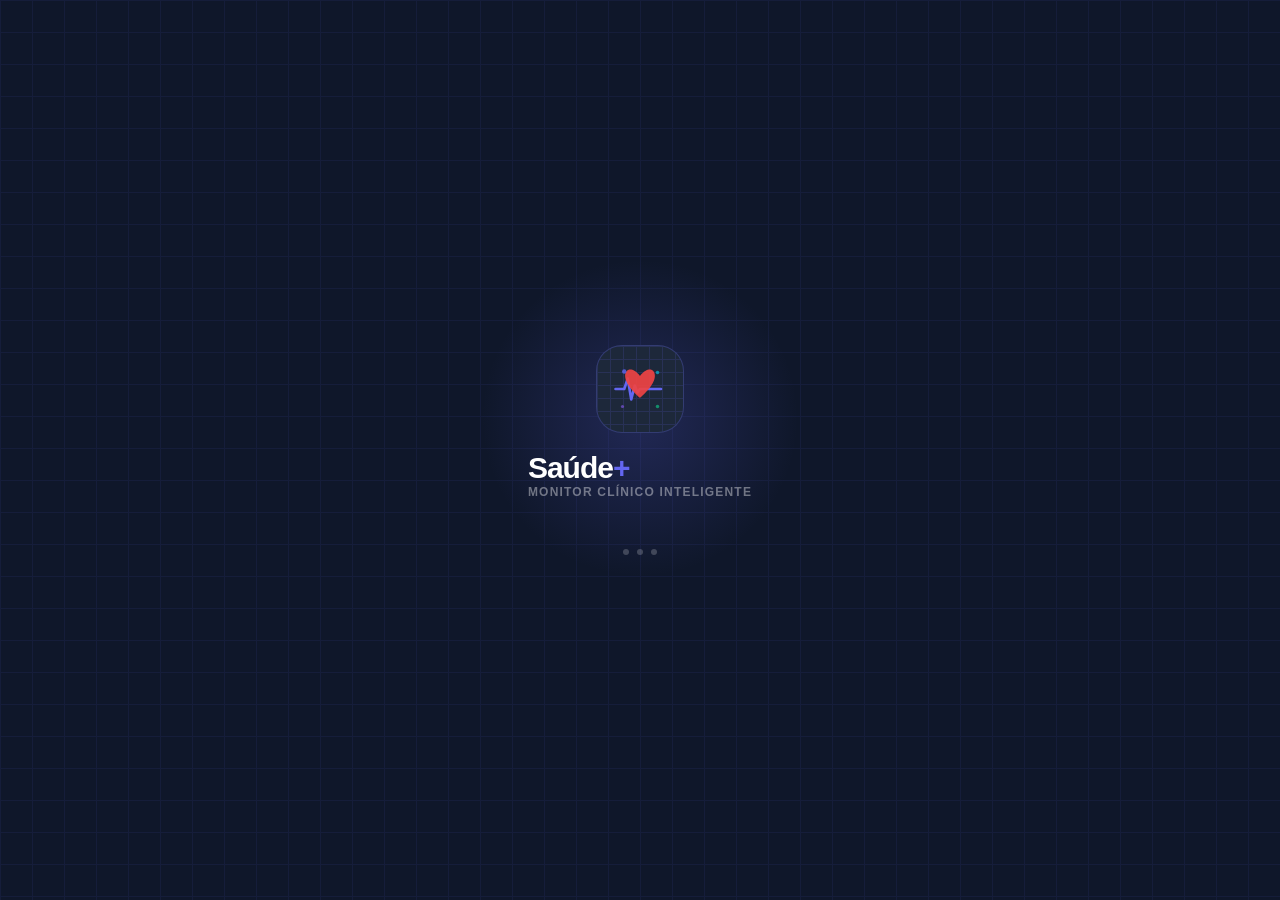
==== commit 0c7b7c1c: "Add files via upload" ====
--- a/monitor-saude.html
+++ b/monitor-saude.html
@@ -4,949 +4,1684 @@
 <meta charset="UTF-8">
 <meta name="viewport" content="width=device-width,initial-scale=1,maximum-scale=1,user-scalable=no">
 <meta name="apple-mobile-web-app-capable" content="yes">
-<meta name="apple-mobile-web-app-title" content="Saúde">
-<meta name="theme-color" content="#1a56a0">
-<title>Monitor de Saúde</title>
-<link rel="stylesheet" href="https://cdn.jsdelivr.net/npm/@tabler/icons-webfont@2.44.0/tabler-icons.min.css">
+<meta name="apple-mobile-web-app-title" content="Saúde+">
+<meta name="theme-color" content="#6366f1">
+<title>Saúde+ | Monitor Clínico</title>
+<link rel="manifest" href="manifest.json">
+<link rel="icon" type="image/png" sizes="192x192" href="icon-192.png">
+<link rel="icon" type="image/png" sizes="512x512" href="icon-512.png">
+<link rel="apple-touch-icon" href="apple-touch-icon.png">
+<link rel="stylesheet" href="https://cdn.jsdelivr.net/npm/@tabler/icons-webfont@3.19.0/dist/tabler-icons.min.css">
+<script src="https://www.gstatic.com/firebasejs/9.23.0/firebase-app-compat.js"></script>
+<script src="https://www.gstatic.com/firebasejs/9.23.0/firebase-auth-compat.js"></script>
+<script src="https://www.gstatic.com/firebasejs/9.23.0/firebase-firestore-compat.js"></script>
+<script src="https://cdnjs.cloudflare.com/ajax/libs/html2pdf.js/0.10.1/html2pdf.bundle.min.js"></script>
 <style>
+/* ══ RESET & VARS ══ */
+*{box-sizing:border-box;margin:0;padding:0;-webkit-tap-highlight-color:transparent}
 :root{
-  --bg0:#f0f2f5;--bg1:#fff;--bg2:#f4f6f8;
-  --t1:#0d1117;--t2:#5a6375;--t3:#9aa0ad;
-  --bd:rgba(0,0,0,.09);--bd2:rgba(0,0,0,.16);
-  --blue:#1a56a0;--blue-bg:#ddeeff;--blue-t:#0a3d7a;
-  --green:#1a7a3c;--green-bg:#d4f0df;--green-t:#0e4d22;
-  --amber:#8a5200;--amber-bg:#fdebc8;--amber-t:#5c3600;
-  --red:#b02020;--red-bg:#fad8d8;--red-t:#700f0f;
-  --purple:#5a2d9e;--purple-bg:#ede8fb;--purple-t:#3d1d70;
-  --teal:#0e7a6e;--teal-bg:#d0f2ee;--teal-t:#074d45;
-  --sh:0 2px 12px rgba(0,0,0,.07);
-}
-@media(prefers-color-scheme:dark){:root{
-  --bg0:#0e1117;--bg1:#161b22;--bg2:#1e2530;
-  --t1:#e6eaf0;--t2:#8b96a8;--t3:#555f6e;
-  --bd:rgba(255,255,255,.07);--bd2:rgba(255,255,255,.13);
-  --blue:#4d9de0;--blue-bg:#0d2340;--blue-t:#7bbef5;
-  --green:#3db368;--green-bg:#0d2e1c;--green-t:#5dd488;
-  --amber:#f0a830;--amber-bg:#2e1e05;--amber-t:#f5c060;
-  --red:#e05555;--red-bg:#2e0e0e;--red-t:#f07070;
-  --purple:#9b6cef;--purple-bg:#1e1040;--purple-t:#c4a5ff;
-  --teal:#2bbdae;--teal-bg:#04302c;--teal-t:#5de0d4;
-  --sh:0 2px 16px rgba(0,0,0,.4);
-}}
-*,*::before,*::after{box-sizing:border-box;margin:0;padding:0;-webkit-tap-highlight-color:transparent}
-html{font-size:16px;-webkit-text-size-adjust:100%}
-body{font-family:-apple-system,BlinkMacSystemFont,'Segoe UI',Roboto,sans-serif;background:var(--bg0);color:var(--t1);min-height:100vh;padding-bottom:100px}
-#app{max-width:430px;margin:0 auto;min-height:100vh;display:none}
-
-/* ── AUTH SCREENS ── */
-.auth-screen{position:fixed;inset:0;background:linear-gradient(150deg,#0d3a7a,#1a56a0 55%,#1e6fc4);z-index:9999;display:flex;align-items:center;justify-content:center;padding:24px;overflow-y:auto}
-.auth-box{background:var(--bg1);border-radius:24px;padding:32px 24px;width:100%;max-width:380px;box-shadow:0 8px 40px rgba(0,0,0,.25)}
-.auth-logo{text-align:center;margin-bottom:24px}
-.auth-logo h1{font-size:24px;font-weight:800;color:var(--t1);margin-bottom:4px}
-.auth-logo p{font-size:13px;color:var(--t2)}
-.auth-field{margin-bottom:13px}
-.auth-field label{display:block;font-size:13px;font-weight:600;color:var(--t2);margin-bottom:5px}
-.auth-field input{width:100%;padding:12px 14px;border-radius:10px;border:1.5px solid var(--bd2);background:var(--bg2);font-size:15px;font-family:inherit;color:var(--t1);transition:border-color .15s}
-.auth-field input:focus{outline:none;border-color:var(--blue);box-shadow:0 0 0 3px rgba(26,86,160,.15)}
-.auth-btn{width:100%;padding:14px;border-radius:12px;border:none;background:var(--blue);color:#fff;font-size:15px;font-weight:700;cursor:pointer;font-family:inherit;margin-top:4px;display:flex;align-items:center;justify-content:center;gap:8px;transition:all .15s}
-.auth-btn:active{transform:scale(.97);opacity:.9}
-.auth-btn.ghost{background:var(--bg2);color:var(--t2);border:1px solid var(--bd2);margin-top:8px}
-.auth-err{background:var(--red-bg);color:var(--red-t);border-radius:9px;padding:10px 14px;font-size:13px;margin-top:10px;display:none;text-align:center}
-.auth-ok{background:var(--green-bg);color:var(--green-t);border-radius:9px;padding:10px 14px;font-size:13px;margin-top:10px;display:none;text-align:center}
-.auth-switch{text-align:center;margin-top:16px;font-size:13px;color:var(--t2)}
-.auth-switch a{color:var(--blue);font-weight:600;cursor:pointer;text-decoration:none}
-.auth-divider{display:flex;align-items:center;gap:10px;margin:16px 0;color:var(--t3);font-size:12px}
-.auth-divider::before,.auth-divider::after{content:'';flex:1;height:1px;background:var(--bd2)}
-
-/* ── HEADER ── */
-.hdr{background:linear-gradient(150deg,#0d3a7a,#1a56a0 55%,#1e6fc4);color:#fff;padding:52px 20px 22px;position:relative;overflow:hidden}
-.hdr::after{content:'';position:absolute;right:-40px;top:-40px;width:180px;height:180px;border-radius:50%;background:rgba(255,255,255,.05)}
-.hdr-row{display:flex;align-items:center;justify-content:space-between;margin-bottom:3px}
-.hdr h1{font-size:20px;font-weight:700;letter-spacing:-.3px}
-.hdr-sub{font-size:13px;opacity:.72}
-.hbadge{background:rgba(255,255,255,.18);border-radius:20px;padding:4px 10px;font-size:11px;font-weight:600}
-.logout-btn{background:rgba(255,255,255,.18);border:none;color:#fff;border-radius:20px;padding:5px 12px;font-size:11px;font-weight:600;cursor:pointer;font-family:inherit;display:flex;align-items:center;gap:4px}
-
-/* ── NAV ── */
-.bnav{position:fixed;bottom:0;left:50%;transform:translateX(-50%);width:100%;max-width:430px;background:var(--bg1);border-top:.5px solid var(--bd2);display:flex;z-index:200;padding-bottom:max(env(safe-area-inset-bottom),4px);overflow-x:auto}
-.nb{flex:1;min-width:48px;border:none;background:transparent;cursor:pointer;padding:9px 2px 6px;display:flex;flex-direction:column;align-items:center;gap:2px;font-size:9px;font-weight:500;color:var(--t3);font-family:inherit;transition:color .15s}
-.nb i{font-size:20px}
-.nb.on{color:var(--blue)}
-
-.pg{display:none;padding:14px 13px 20px}
+  --p:#6366f1;--p2:#4f46e5;--p3:#ede9fe;
+  --g:#10b981;--g2:#059669;--g3:#d1fae5;
+  --r:#ef4444;--r2:#dc2626;--r3:#fee2e2;
+  --a:#f59e0b;--a2:#d97706;--a3:#fef3c7;
+  --t:#0ea5e9;--t2:#0284c7;--t3:#e0f2fe;
+  --o:#f97316;--o3:#ffedd5;
+  --bg:#f8fafc;--bg2:#f1f5f9;--bg3:#e2e8f0;
+  --c1:#0f172a;--c2:#475569;--c3:#94a3b8;
+  --bd:#e2e8f0;--w:#fff;
+  --sh:0 1px 3px rgba(0,0,0,.08);
+  --sh2:0 4px 16px rgba(0,0,0,.1);
+}
+html,body{height:100%;font-family:-apple-system,BlinkMacSystemFont,'Segoe UI',sans-serif;background:var(--bg);color:var(--c1)}
+/* ══ SPLASH ══ */
+#splash{position:fixed;inset:0;background:#0f172a;display:flex;flex-direction:column;align-items:center;justify-content:center;z-index:9999}
+#splash-grid{position:absolute;inset:0;opacity:.08;background-image:linear-gradient(#6366f1 1px,transparent 1px),linear-gradient(90deg,#6366f1 1px,transparent 1px);background-size:32px 32px}
+#splash-glow{position:absolute;width:320px;height:320px;border-radius:50%;background:radial-gradient(circle,rgba(99,102,241,.22) 0%,transparent 70%);top:50%;left:50%;transform:translate(-50%,-60%)}
+.sp-logo{position:relative;z-index:1;display:flex;flex-direction:column;align-items:center;gap:18px}
+.sp-icon{width:88px;height:88px;border-radius:26px;background:#1e293b;border:1px solid rgba(99,102,241,.3);display:flex;align-items:center;justify-content:center;position:relative;overflow:hidden}
+.sp-grid{position:absolute;inset:0;opacity:.15;background-image:linear-gradient(#6366f1 1px,transparent 1px),linear-gradient(90deg,#6366f1 1px,transparent 1px);background-size:13px 13px}
+.sp-title{color:#fff;font-size:30px;font-weight:800;letter-spacing:-1px}
+.sp-title span{color:#6366f1}
+.sp-sub{color:rgba(255,255,255,.4);font-size:12px;font-weight:600;letter-spacing:.1em;text-transform:uppercase}
+.sp-dots{display:flex;gap:8px;margin-top:32px}
+.sp-dot{width:6px;height:6px;border-radius:50%;background:rgba(255,255,255,.2);animation:dp 1.4s ease-in-out infinite}
+.sp-dot:nth-child(2){animation-delay:.2s}.sp-dot:nth-child(3){animation-delay:.4s}
+@keyframes dp{0%,80%,100%{background:rgba(255,255,255,.2)}40%{background:#6366f1}}
+/* ══ AUTH ══ */
+.auth-wrap{position:fixed;inset:0;background:linear-gradient(135deg,#6366f1,#8b5cf6 50%,#06b6d4);display:none;align-items:center;justify-content:center;padding:20px;z-index:1000;overflow-y:auto}
+.auth-card{background:#fff;border-radius:24px;padding:32px 28px;width:100%;max-width:390px;box-shadow:0 20px 60px rgba(0,0,0,.2)}
+.auth-brand{text-align:center;margin-bottom:24px}
+.auth-brand-icon{width:54px;height:54px;background:linear-gradient(135deg,#6366f1,#8b5cf6);border-radius:18px;display:flex;align-items:center;justify-content:center;margin:0 auto 10px}
+.auth-brand h1{font-size:22px;font-weight:800;color:var(--c1)}
+.auth-brand p{font-size:13px;color:var(--c2);margin-top:2px}
+.auth-tabs{display:flex;background:var(--bg2);border-radius:12px;padding:4px;margin-bottom:22px}
+.auth-tab{flex:1;padding:9px;border:none;background:transparent;border-radius:9px;font-size:14px;font-weight:600;cursor:pointer;color:var(--c3);font-family:inherit;transition:all .2s}
+.auth-tab.on{background:#fff;color:var(--p);box-shadow:var(--sh)}
+.auth-form{display:none}.auth-form.on{display:block}
+.field{margin-bottom:13px}
+.field label{display:block;font-size:11px;font-weight:700;color:var(--c2);margin-bottom:5px;text-transform:uppercase;letter-spacing:.05em}
+.field input{width:100%;padding:13px 14px;border-radius:12px;border:2px solid var(--bd);background:var(--bg);font-size:15px;font-family:inherit;color:var(--c1);transition:all .15s;outline:none}
+.field input:focus{border-color:var(--p);background:#fff;box-shadow:0 0 0 3px rgba(99,102,241,.1)}
+.btn-primary{width:100%;padding:14px;border-radius:14px;border:none;background:linear-gradient(135deg,#6366f1,#8b5cf6);color:#fff;font-size:15px;font-weight:700;cursor:pointer;font-family:inherit;display:flex;align-items:center;justify-content:center;gap:8px;box-shadow:0 4px 14px rgba(99,102,241,.4);transition:all .15s}
+.btn-primary:active{transform:scale(.97)}
+.btn-google{width:100%;padding:12px;border-radius:14px;border:1.5px solid var(--bd);background:#fff;color:var(--c1);font-size:14px;font-weight:700;cursor:pointer;font-family:inherit;margin-top:8px;display:flex;align-items:center;justify-content:center;gap:10px;box-shadow:var(--sh);transition:all .15s}
+.btn-google:hover{background:var(--bg);box-shadow:var(--sh2)}
+.btn-google:active{transform:scale(.97)}
+.auth-divider{display:flex;align-items:center;gap:10px;margin:14px 0;color:var(--c3);font-size:12px;font-weight:600}
+.auth-divider::before,.auth-divider::after{content:'';flex:1;height:1px;background:var(--bd)}
+.auth-err{background:var(--r3);color:var(--r2);border-radius:10px;padding:10px 14px;font-size:13px;margin-top:10px;display:none;text-align:center;font-weight:500}
+/* ══ APP ══ */
+#app{display:none;max-width:430px;margin:0 auto;min-height:100vh}
+/* ══ HEADER ══ */
+.hdr{background:linear-gradient(135deg,#6366f1,#8b5cf6);padding:50px 18px 18px;position:relative;overflow:hidden}
+.hdr::before{content:'';position:absolute;top:-40px;right:-40px;width:200px;height:200px;border-radius:50%;background:rgba(255,255,255,.05)}
+.hdr::after{content:'';position:absolute;bottom:-60px;left:-30px;width:160px;height:160px;border-radius:50%;background:rgba(255,255,255,.04)}
+.hdr-top{display:flex;align-items:center;justify-content:space-between;margin-bottom:2px;position:relative;z-index:1}
+.hdr-brand{display:flex;align-items:center;gap:10px}
+.hdr-brand-icon{width:34px;height:34px;background:rgba(255,255,255,.18);border-radius:11px;display:flex;align-items:center;justify-content:center}
+.hdr-brand h1{color:#fff;font-size:19px;font-weight:800}
+.btn-sair{background:rgba(255,255,255,.15);border:1.5px solid rgba(255,255,255,.3);color:#fff;padding:7px 14px;border-radius:20px;font-size:12px;font-weight:700;cursor:pointer;font-family:inherit;display:flex;align-items:center;gap:5px;transition:all .15s}
+.btn-sair:active{transform:scale(.95)}
+.hdr-user{color:rgba(255,255,255,.7);font-size:13px;position:relative;z-index:1}
+.hdr-user span{color:#fff;font-weight:600}
+/* ══ NAV ══ */
+.bnav{position:fixed;bottom:0;left:50%;transform:translateX(-50%);width:100%;max-width:430px;background:#fff;border-top:1px solid var(--bd);display:flex;z-index:200;padding-bottom:max(env(safe-area-inset-bottom),6px);box-shadow:0 -4px 20px rgba(0,0,0,.06);overflow-x:auto}
+.nb{flex:1;min-width:46px;border:none;background:transparent;cursor:pointer;padding:9px 2px 5px;display:flex;flex-direction:column;align-items:center;gap:3px;font-size:9px;font-weight:600;color:var(--c3);font-family:inherit;transition:color .15s}
+.nb i{font-size:20px}.nb.on{color:var(--p)}
+/* ══ PAGES ══ */
+.pg{display:none;padding:14px 13px 100px;animation:fi .2s ease}
 .pg.on{display:block}
-
-/* ── CARDS ── */
-.card{background:var(--bg1);border-radius:18px;border:.5px solid var(--bd);box-shadow:var(--sh);padding:15px 17px;margin-bottom:13px}
-.ct{font-size:11px;font-weight:700;letter-spacing:.07em;text-transform:uppercase;color:var(--t3);margin-bottom:13px;display:flex;align-items:center;gap:6px}
-.ct i{font-size:14px}
-
-/* ── STATS ── */
+@keyframes fi{from{opacity:0;transform:translateY(4px)}to{opacity:1;transform:none}}
+/* ══ CARDS ══ */
+.card{background:#fff;border-radius:18px;border:1px solid var(--bd);box-shadow:var(--sh);padding:15px 16px;margin-bottom:13px}
+.card-title{font-size:11px;font-weight:700;letter-spacing:.06em;text-transform:uppercase;color:var(--c3);margin-bottom:13px;display:flex;align-items:center;gap:6px}
+.card-title i{font-size:14px}
+/* ══ STATS ══ */
 .sg{display:grid;grid-template-columns:1fr 1fr;gap:9px}
-.sg.one{grid-template-columns:1fr}
-.sb{background:var(--bg2);border-radius:13px;padding:13px 10px;text-align:center}
-.sl{font-size:11px;color:var(--t3);margin-bottom:4px}
-.sv{font-size:29px;font-weight:700;line-height:1;color:var(--t1)}
-.su{font-size:11px;color:var(--t2);margin-top:3px}
-.ss{font-size:12px;color:var(--t3);text-align:center;margin-top:7px}
-.smb{background:var(--bg2);border-radius:9px;padding:10px 8px;text-align:center}
-.smv{font-size:20px;font-weight:700;color:var(--t1)}
-.sml{font-size:10px;color:var(--t3);margin-top:2px}
-
-/* ── FORMS ── */
-.f{margin-bottom:12px}
-.f label{display:block;font-size:13px;font-weight:500;color:var(--t2);margin-bottom:4px}
-.fi,.fs{width:100%;padding:11px 13px;border-radius:9px;border:1px solid var(--bd2);background:var(--bg2);font-size:15px;color:var(--t1);font-family:inherit;appearance:none;-webkit-appearance:none}
-.fi:focus,.fs:focus{outline:none;border-color:var(--blue);box-shadow:0 0 0 3px rgba(26,86,160,.15)}
+.sg.one{grid-template-columns:1fr}.sg.three{grid-template-columns:1fr 1fr 1fr}
+.sb{background:var(--bg);border-radius:13px;padding:12px 8px;text-align:center;border:1px solid var(--bd)}
+.sl{font-size:10px;color:var(--c3);margin-bottom:4px;font-weight:500}
+.sv{font-size:26px;font-weight:800;line-height:1;color:var(--c1);letter-spacing:-.5px}
+.su{font-size:10px;color:var(--c2);margin-top:2px}
+.ss{font-size:12px;color:var(--c3);text-align:center;margin-top:7px}
+.smb{background:var(--bg);border-radius:11px;padding:11px 8px;text-align:center;border:1px solid var(--bd)}
+.smv{font-size:20px;font-weight:800;color:var(--c1)}.sml{font-size:10px;color:var(--c3);margin-top:2px;font-weight:500}
+/* ══ FORMS ══ */
+.f{margin-bottom:11px}
+.f label{display:block;font-size:11px;font-weight:700;color:var(--c2);margin-bottom:4px;text-transform:uppercase;letter-spacing:.04em}
+.fi,.fs{width:100%;padding:11px 13px;border-radius:11px;border:2px solid var(--bd);background:var(--bg);font-size:15px;color:var(--c1);font-family:inherit;appearance:none;transition:all .15s;outline:none}
+.fi:focus,.fs:focus{border-color:var(--p);background:#fff;box-shadow:0 0 0 3px rgba(99,102,241,.1)}
 .fr{display:grid;grid-template-columns:1fr 1fr;gap:9px}
-
-/* ── CHIPS ── */
+.fr3{display:grid;grid-template-columns:1fr 1fr 1fr;gap:8px}
+/* ══ CHIPS ══ */
 .chips{display:flex;gap:7px;flex-wrap:wrap;margin-top:4px}
-.chip{padding:7px 13px;border-radius:30px;border:1px solid var(--bd2);background:var(--bg2);font-size:13px;font-weight:500;cursor:pointer;color:var(--t2);font-family:inherit;transition:all .15s}
-.chip.on{background:var(--blue);color:#fff;border-color:var(--blue)}
-
-/* ── BUTTONS ── */
-.btn{width:100%;padding:13px;border-radius:14px;border:none;background:var(--blue);color:#fff;font-size:15px;font-weight:700;cursor:pointer;display:flex;align-items:center;justify-content:center;gap:8px;font-family:inherit;transition:all .15s}
-.btn:active{transform:scale(.97);opacity:.9}
-.btn.green{background:var(--green)}
-.btn.purple{background:var(--purple)}
-.btn.teal{background:var(--teal)}
-.btn.amber{background:var(--amber)}
-.btn.ghost{background:var(--bg2);color:var(--t2);border:1px solid var(--bd2)}
-.btn-row{display:grid;grid-template-columns:1fr 1fr;gap:8px;margin-top:8px}
-
-/* ── BADGES ── */
-.badge{font-size:11px;font-weight:700;padding:3px 9px;border-radius:20px;flex-shrink:0;white-space:nowrap}
-.b-normal{background:var(--green-bg);color:var(--green-t)}
-.b-alerta{background:var(--amber-bg);color:var(--amber-t)}
-.b-alto{background:var(--red-bg);color:var(--red-t)}
-.b-baixo{background:var(--blue-bg);color:var(--blue-t)}
-
-/* ── LIST ── */
-.li{display:flex;align-items:flex-start;padding:11px 0;border-bottom:.5px solid var(--bd)}
-.li:last-child{border-bottom:none;padding-bottom:0}
-.li:first-child{padding-top:0}
-.ico{width:40px;height:40px;border-radius:11px;flex-shrink:0;display:flex;align-items:center;justify-content:center;font-size:19px;margin-right:11px;margin-top:1px}
-.ico.bp{background:var(--blue-bg);color:var(--blue)}
-.ico.gl{background:var(--green-bg);color:var(--green)}
-.ico.wt{background:var(--teal-bg);color:var(--teal)}
-.ico.med{background:var(--purple-bg);color:var(--purple)}
-.ico.cot{background:var(--amber-bg);color:var(--amber)}
-.lb{flex:1;min-width:0}
-.lv{font-size:15px;font-weight:700;color:var(--t1)}
-.lm{font-size:12px;color:var(--t3);margin-top:1px}
-.ln{font-size:11px;color:var(--t2);background:var(--bg2);border-radius:6px;padding:2px 8px;display:inline-block;margin-top:4px}
-.la{display:flex;flex-direction:column;align-items:flex-end;gap:5px;flex-shrink:0;margin-left:8px}
-.ibtn{background:none;border:none;cursor:pointer;padding:5px;border-radius:7px;color:var(--red);font-size:18px;display:flex;align-items:center;justify-content:center}
-.ibtn:active{background:var(--red-bg)}
-
-/* ── CHART ── */
-.mchart{display:flex;align-items:flex-end;gap:4px;height:58px;margin-top:9px}
-.bc{flex:1;display:flex;flex-direction:column;align-items:center;gap:2px}
-.bbar{width:100%;border-radius:4px 4px 0 0;min-height:3px}
-.blbl{font-size:9px;color:var(--t3)}
-
-/* ── MEDS TODAY ── */
-.sched-row{display:flex;align-items:center;justify-content:space-between;padding:10px 0;border-bottom:.5px solid var(--bd)}
+.chip{padding:7px 13px;border-radius:20px;border:2px solid var(--bd);background:var(--bg);font-size:13px;font-weight:600;cursor:pointer;color:var(--c2);font-family:inherit;transition:all .15s}
+.chip.on{background:var(--p);color:#fff;border-color:var(--p)}
+.chip.g.on{background:var(--g);border-color:var(--g)}
+.chip.r.on{background:var(--r);border-color:var(--r)}
+.chip.a.on{background:var(--a);border-color:var(--a)}
+/* ══ BUTTONS ══ */
+.btn{width:100%;padding:13px;border-radius:14px;border:none;background:var(--p);color:#fff;font-size:15px;font-weight:700;cursor:pointer;display:flex;align-items:center;justify-content:center;gap:8px;font-family:inherit;transition:all .15s;box-shadow:0 4px 12px rgba(99,102,241,.3)}
+.btn:active{transform:scale(.97)}
+.btn.green{background:var(--g);box-shadow:0 4px 12px rgba(16,185,129,.3)}
+.btn.teal{background:var(--t);box-shadow:0 4px 12px rgba(14,165,233,.3)}
+.btn.purple{background:#8b5cf6;box-shadow:0 4px 12px rgba(139,92,246,.3)}
+.btn.red{background:var(--r);box-shadow:0 4px 12px rgba(239,68,68,.3)}
+.btn.orange{background:var(--o);box-shadow:0 4px 12px rgba(249,115,22,.3)}
+.btn.ghost{background:var(--bg);color:var(--c2);border:2px solid var(--bd);box-shadow:none}
+.btn.pdf-btn{background:linear-gradient(135deg,#dc2626,#ef4444);box-shadow:0 4px 14px rgba(220,38,38,.4);font-size:14px}
+.btn-row{display:grid;grid-template-columns:1fr 1fr;gap:8px}
+/* ══ BADGES ══ */
+.badge{font-size:11px;font-weight:700;padding:4px 10px;border-radius:20px;flex-shrink:0}
+.b-ok{background:var(--g3);color:var(--g2)}.b-warn{background:var(--a3);color:var(--a2)}
+.b-bad{background:var(--r3);color:var(--r2)}.b-low{background:var(--t3);color:var(--t2)}
+.b-gray{background:var(--bg3);color:var(--c2)}
+/* ══ LIST ══ */
+.li{display:flex;align-items:flex-start;padding:11px 0;border-bottom:1px solid var(--bd)}
+.li:last-child{border-bottom:none;padding-bottom:0}.li:first-child{padding-top:0}
+.li-icon{width:40px;height:40px;border-radius:13px;flex-shrink:0;display:flex;align-items:center;justify-content:center;font-size:19px;margin-right:11px;margin-top:1px}
+.li-icon.bp{background:var(--p3);color:var(--p)}.li-icon.gl{background:var(--g3);color:var(--g)}
+.li-icon.wt{background:var(--t3);color:var(--t)}.li-icon.med{background:#ede9fe;color:#8b5cf6}
+.li-icon.cpap{background:var(--o3);color:var(--o)}
+.li-body{flex:1;min-width:0}.li-val{font-size:15px;font-weight:700;color:var(--c1)}
+.li-meta{font-size:12px;color:var(--c3);margin-top:2px}
+.li-tag{font-size:11px;color:var(--c2);background:var(--bg2);border-radius:6px;padding:2px 8px;display:inline-block;margin-top:4px}
+.li-right{display:flex;flex-direction:column;align-items:flex-end;gap:5px;flex-shrink:0;margin-left:8px}
+.del-btn{background:none;border:none;cursor:pointer;padding:5px;border-radius:8px;color:var(--c3);font-size:18px;display:flex;align-items:center;transition:all .15s}
+.del-btn:hover{color:var(--r);background:var(--r3)}
+/* ══ CHARTS ══ */
+.chart-scroll{width:100%;overflow-x:auto;-webkit-overflow-scrolling:touch;margin-top:10px;padding-bottom:2px}
+.chart-legend{display:flex;gap:14px;flex-wrap:wrap;margin-top:7px}
+.legend-item{display:flex;align-items:center;gap:5px;font-size:11px;font-weight:700;color:var(--c2)}
+.legend-dot{width:8px;height:8px;border-radius:50%}
+.chart-empty{text-align:center;padding:24px;font-size:13px;color:var(--c3);font-weight:500}
+/* ══ MEDS ══ */
+.sched-row{display:flex;align-items:center;justify-content:space-between;padding:10px 0;border-bottom:1px solid var(--bd)}
 .sched-row:last-child{border-bottom:none}
-.btn-take{background:var(--blue-bg);color:var(--blue-t);border:none;padding:6px 12px;border-radius:8px;font-size:12px;font-weight:700;cursor:pointer;display:flex;align-items:center;gap:4px}
-
-/* ── TOAST ── */
-.toast{position:fixed;bottom:100px;left:50%;transform:translateX(-50%) translateY(20px);background:#1a1f2e;color:#e6eaf0;padding:11px 22px;border-radius:30px;font-size:14px;font-weight:500;opacity:0;transition:all .25s;z-index:999;white-space:nowrap;pointer-events:none;box-shadow:0 4px 20px rgba(0,0,0,.3)}
+.take-btn{background:var(--p3);color:var(--p);border:none;padding:7px 14px;border-radius:20px;font-size:12px;font-weight:700;cursor:pointer;font-family:inherit;display:flex;align-items:center;gap:4px;white-space:nowrap;transition:all .15s}
+.take-btn:active{transform:scale(.95)}
+/* ══ DB ══ */
+.db-bar{display:flex;align-items:center;gap:8px;font-size:12px;color:var(--c3);margin-bottom:13px;padding:9px 13px;background:#fff;border-radius:12px;border:1px solid var(--bd);font-weight:500}
+.db-dot{width:7px;height:7px;border-radius:50%;background:var(--a);flex-shrink:0;transition:background .3s}
+.db-dot.on{background:var(--g)}
+/* ══ MODALS ══ */
+.overlay{position:fixed;inset:0;background:rgba(15,23,42,.5);z-index:500;display:none;align-items:flex-end;justify-content:center;backdrop-filter:blur(2px)}
+.overlay.on{display:flex}
+.modal{background:#fff;border-radius:22px 22px 0 0;padding:22px 18px;width:100%;max-width:430px;max-height:92vh;overflow-y:auto;padding-bottom:max(env(safe-area-inset-bottom),22px)}
+.modal-handle{width:38px;height:4px;background:var(--bg3);border-radius:2px;margin:0 auto 18px}
+.modal-hdr{display:flex;align-items:center;justify-content:space-between;margin-bottom:18px}
+.modal-title{font-size:17px;font-weight:800;color:var(--c1)}
+.modal-close{background:var(--bg2);border:none;cursor:pointer;width:30px;height:30px;border-radius:50%;font-size:17px;display:flex;align-items:center;justify-content:center;color:var(--c2)}
+/* ══ MED CARDS ══ */
+.med-card{background:#fff;border-radius:15px;border:1px solid var(--bd);padding:14px 15px;margin-bottom:11px;box-shadow:var(--sh)}
+.med-card-hdr{display:flex;align-items:center;gap:11px;margin-bottom:9px}
+.med-card-icon{width:44px;height:44px;border-radius:13px;background:linear-gradient(135deg,#8b5cf6,#6366f1);color:#fff;display:flex;align-items:center;justify-content:center;font-size:21px;flex-shrink:0}
+.med-card-name{font-size:15px;font-weight:700;color:var(--c1)}.med-card-dose{font-size:12px;color:var(--c2);margin-top:1px}
+.time-tags{display:flex;flex-wrap:wrap;gap:5px;margin-bottom:9px}
+.time-tag{background:var(--p3);color:var(--p);border-radius:20px;padding:4px 11px;font-size:12px;font-weight:700;display:flex;align-items:center;gap:4px}
+.med-actions{display:flex;gap:7px;margin-top:9px}
+.med-act{flex:1;padding:9px;border-radius:11px;border:none;font-size:12px;font-weight:700;cursor:pointer;display:flex;align-items:center;justify-content:center;gap:5px;font-family:inherit;transition:all .15s}
+.med-act.edit{background:var(--p3);color:var(--p)}.med-act.del{background:var(--r3);color:var(--r)}
+/* ══ PHOTOS ══ */
+.photos-row{display:flex;gap:8px;flex-wrap:wrap;margin-bottom:10px}
+.photo-wrap{position:relative;display:inline-block}
+.photo-img{width:70px;height:70px;border-radius:11px;object-fit:cover;cursor:pointer;border:1px solid var(--bd);display:block}
+.photo-rm{position:absolute;top:-6px;right:-6px;width:20px;height:20px;border-radius:50%;background:var(--r);border:none;color:#fff;font-size:11px;cursor:pointer;display:flex;align-items:center;justify-content:center;font-weight:800}
+.photos-btns{display:grid;grid-template-columns:1fr 1fr;gap:8px}
+/* ══ WEIGHT COMPARE ══ */
+.wt-cmp{border-radius:13px;padding:14px;margin-top:11px;text-align:center}
+.wt-cmp.up{background:var(--r3);border:1.5px solid var(--r)}.wt-cmp.down{background:var(--g3);border:1.5px solid var(--g)}
+.wt-cmp.eq{background:var(--bg2);border:1.5px solid var(--bd)}
+.wt-cmp-icon{font-size:32px;display:block;margin-bottom:4px}.wt-cmp-val{font-size:22px;font-weight:800}
+.wt-cmp-sub{font-size:12px;color:var(--c2);margin-top:3px}
+/* ══ CONFIRM ══ */
+.confirm-wrap{position:fixed;inset:0;background:rgba(15,23,42,.5);z-index:700;display:none;align-items:center;justify-content:center;padding:20px;backdrop-filter:blur(2px)}
+.confirm-wrap.on{display:flex}
+.confirm-box{background:#fff;border-radius:20px;padding:22px 20px;width:100%;max-width:320px;text-align:center;box-shadow:0 20px 60px rgba(0,0,0,.2)}
+.confirm-box h3{font-size:17px;font-weight:800;margin-bottom:7px}
+.confirm-box p{font-size:13px;color:var(--c2);margin-bottom:20px;line-height:1.5}
+.confirm-btns{display:grid;grid-template-columns:1fr 1fr;gap:9px}
+.cbtn{padding:12px;border-radius:12px;border:none;font-size:14px;font-weight:700;cursor:pointer;font-family:inherit}
+.cbtn.cancel{background:var(--bg2);color:var(--c2)}.cbtn.ok{background:var(--r);color:#fff}
+/* ══ IMG ══ */
+.img-viewer{position:fixed;inset:0;background:rgba(0,0,0,.92);z-index:800;display:none;align-items:center;justify-content:center}
+.img-viewer.on{display:flex}
+.img-viewer img{max-width:95vw;max-height:90vh;border-radius:12px;object-fit:contain}
+.img-viewer-close{position:absolute;top:16px;right:16px;background:rgba(255,255,255,.15);border:none;color:#fff;width:38px;height:38px;border-radius:50%;font-size:20px;cursor:pointer;display:flex;align-items:center;justify-content:center}
+/* ══ TOAST ══ */
+.toast{position:fixed;bottom:88px;left:50%;transform:translateX(-50%) translateY(10px);background:var(--c1);color:#fff;padding:11px 22px;border-radius:28px;font-size:14px;font-weight:600;opacity:0;transition:all .3s;z-index:999;white-space:nowrap;pointer-events:none;box-shadow:0 4px 20px rgba(0,0,0,.3)}
 .toast.on{opacity:1;transform:translateX(-50%) translateY(0)}
-
-/* ── HIST FILTER ── */
-.frow{display:flex;gap:7px;margin-bottom:13px;flex-wrap:wrap}
-.fb{flex:1;min-width:70px;padding:9px 4px;border-radius:9px;border:1px solid var(--bd2);background:var(--bg2);font-size:12px;font-weight:600;cursor:pointer;color:var(--t2);font-family:inherit;transition:all .15s;text-align:center}
-.fb.on{background:var(--blue);color:#fff;border-color:var(--blue)}
-
-/* ── DB STATUS ── */
-.dbs{display:flex;align-items:center;gap:7px;font-size:12px;color:var(--t3);margin-bottom:13px;padding:8px 12px;background:var(--bg1);border-radius:9px;border:.5px solid var(--bd)}
-.dbd{width:8px;height:8px;border-radius:50%;background:var(--amber);flex-shrink:0;transition:background .4s}
-
-/* ── MODALS ── */
-.overlay{position:fixed;inset:0;background:rgba(0,0,0,.55);z-index:500;display:none;align-items:flex-end;justify-content:center}
-.overlay.on{display:flex}
-.modal{background:var(--bg1);border-radius:20px 20px 0 0;padding:20px 18px;width:100%;max-width:430px;max-height:90vh;overflow-y:auto;padding-bottom:max(env(safe-area-inset-bottom),20px)}
-.modal-title{font-size:18px;font-weight:700;margin-bottom:16px;display:flex;align-items:center;justify-content:space-between}
-.modal-close{background:var(--bg2);border:none;cursor:pointer;width:32px;height:32px;border-radius:50%;font-size:18px;display:flex;align-items:center;justify-content:center;color:var(--t2)}
-
-/* ── MED CARDS ── */
-.med-card{background:var(--bg1);border-radius:16px;border:.5px solid var(--bd);box-shadow:var(--sh);padding:14px 16px;margin-bottom:12px}
-.med-header{display:flex;align-items:center;gap:10px;margin-bottom:8px}
-.med-ico{width:44px;height:44px;border-radius:12px;background:var(--purple-bg);color:var(--purple);display:flex;align-items:center;justify-content:center;font-size:22px;flex-shrink:0}
-.med-name{font-size:16px;font-weight:700;color:var(--t1)}
-.med-dose{font-size:13px;color:var(--t2);margin-top:1px}
-.med-times{display:flex;flex-wrap:wrap;gap:6px;margin-bottom:8px}
-.med-time-tag{background:var(--purple-bg);color:var(--purple-t);border-radius:20px;padding:4px 11px;font-size:12px;font-weight:600}
-.med-actions{display:flex;gap:7px;margin-top:10px}
-.med-btn{flex:1;padding:9px;border-radius:9px;border:none;font-size:13px;font-weight:600;cursor:pointer;display:flex;align-items:center;justify-content:center;gap:5px;font-family:inherit}
-.med-btn.edit{background:var(--blue-bg);color:var(--blue-t)}
-.med-btn.del{background:var(--red-bg);color:var(--red-t)}
-
-/* ── PHOTOS ── */
-.photo-preview{display:flex;gap:8px;flex-wrap:wrap;margin-bottom:10px}
-.photo-thumb-wrap{position:relative;display:inline-block}
-.photo-thumb{width:72px;height:72px;border-radius:10px;object-fit:cover;cursor:pointer;border:.5px solid var(--bd2);display:block}
-.photo-del{position:absolute;top:-6px;right:-6px;width:22px;height:22px;border-radius:50%;background:var(--red);border:none;color:#fff;font-size:13px;cursor:pointer;display:flex;align-items:center;justify-content:center;font-weight:700;line-height:1}
-.photo-add-row{display:grid;grid-template-columns:1fr 1fr;gap:8px}
-
-/* ── WEIGHT COMPARE ── */
-.wt-compare{border-radius:12px;padding:14px 16px;margin-top:10px;text-align:center}
-.wt-compare.ganhou{background:var(--red-bg);border:1px solid var(--red)}
-.wt-compare.perdeu{background:var(--green-bg);border:1px solid var(--green)}
-.wt-compare.igual{background:var(--bg2);border:1px solid var(--bd2)}
-.wt-compare-icon{font-size:32px;display:block;margin-bottom:4px}
-.wt-compare-val{font-size:22px;font-weight:700}
-.wt-compare-lbl{font-size:13px;margin-top:3px}
-
-/* ── CONFIRM ── */
-.confirm-overlay{position:fixed;inset:0;background:rgba(0,0,0,.5);z-index:600;display:none;align-items:center;justify-content:center;padding:20px}
-.confirm-overlay.on{display:flex}
-.confirm-box{background:var(--bg1);border-radius:18px;padding:22px 20px;width:100%;max-width:340px;text-align:center}
-.confirm-box h3{font-size:18px;font-weight:700;margin-bottom:8px}
-.confirm-box p{font-size:14px;color:var(--t2);margin-bottom:20px;line-height:1.5}
-.confirm-btns{display:grid;grid-template-columns:1fr 1fr;gap:9px}
-.cbtn{padding:12px;border-radius:11px;border:none;font-size:15px;font-weight:700;cursor:pointer;font-family:inherit}
-.cbtn.cancel{background:var(--bg2);color:var(--t2)}
-.cbtn.confirm{background:var(--red);color:#fff}
-
-/* ── IMAGE MODAL ── */
-.img-modal{position:fixed;inset:0;background:rgba(0,0,0,.9);z-index:700;display:none;align-items:center;justify-content:center}
-.img-modal.on{display:flex}
-.img-modal img{max-width:95vw;max-height:90vh;border-radius:10px;object-fit:contain}
-.img-close{position:absolute;top:16px;right:16px;background:rgba(255,255,255,.2);border:none;color:#fff;width:38px;height:38px;border-radius:50%;font-size:20px;cursor:pointer;display:flex;align-items:center;justify-content:center}
-
-/* ── REF LIST ── */
-.ri{display:flex;align-items:center;gap:8px;padding:7px 0;font-size:13px;border-bottom:.5px solid var(--bd)}
-.ri:last-child{border-bottom:none}
-.rdot{width:9px;height:9px;border-radius:50%;flex-shrink:0}
-.empty{text-align:center;padding:28px 16px;color:var(--t3)}
-.empty i{font-size:42px;display:block;margin-bottom:9px;opacity:.3}
-.empty p{font-size:14px}
+/* ══ FILTER TABS ══ */
+.filter-tabs{display:flex;gap:7px;margin-bottom:13px;overflow-x:auto;padding-bottom:2px}
+.ftab{padding:8px 14px;border-radius:20px;border:2px solid var(--bd);background:#fff;font-size:12px;font-weight:700;cursor:pointer;color:var(--c2);font-family:inherit;transition:all .15s;white-space:nowrap;flex-shrink:0}
+.ftab.on{background:var(--p);color:#fff;border-color:var(--p)}
+/* ══ REF ══ */
+.ref-item{display:flex;align-items:center;gap:9px;padding:7px 0;font-size:13px;border-bottom:1px solid var(--bd)}
+.ref-item:last-child{border-bottom:none}.ref-dot{width:9px;height:9px;border-radius:50%;flex-shrink:0}
+/* ══ EMPTY ══ */
+.empty{text-align:center;padding:28px 16px;color:var(--c3)}
+.empty i{font-size:44px;display:block;margin-bottom:9px;opacity:.3}.empty p{font-size:13px;font-weight:500}
+.page-title{font-size:22px;font-weight:800;color:var(--c1);margin-bottom:14px;letter-spacing:-.3px}
+/* ══ INSTALL PWA ══ */
+.install-banner{position:fixed;bottom:78px;left:50%;transform:translateX(-50%);width:calc(100% - 28px);max-width:402px;background:#0f172a;color:#fff;border-radius:16px;padding:14px 16px;display:none;align-items:center;gap:12px;z-index:400;box-shadow:0 8px 30px rgba(0,0,0,.3)}
+.install-banner.show{display:flex;animation:slideUp .3s ease}
+@keyframes slideUp{from{opacity:0;transform:translateX(-50%) translateY(12px)}to{opacity:1;transform:translateX(-50%) translateY(0)}}
+.install-icon{width:42px;height:42px;border-radius:12px;background:linear-gradient(135deg,#6366f1,#8b5cf6);display:flex;align-items:center;justify-content:center;flex-shrink:0}
+.install-txt{flex:1;min-width:0}
+.install-txt b{font-size:14px;font-weight:700;display:block}
+.install-txt span{font-size:12px;color:rgba(255,255,255,.6)}
+.install-btn{background:#6366f1;border:none;color:#fff;padding:9px 16px;border-radius:20px;font-size:13px;font-weight:700;cursor:pointer;font-family:inherit;white-space:nowrap;flex-shrink:0}
+.install-x{background:transparent;border:none;color:rgba(255,255,255,.5);cursor:pointer;font-size:18px;padding:4px;flex-shrink:0}
+/* ══ CPAP CARD ══ */
+.cpap-stat{display:grid;grid-template-columns:1fr 1fr 1fr;gap:8px;margin-bottom:10px}
+.cpap-box{background:var(--o3);border-radius:11px;padding:10px 8px;text-align:center;border:1px solid rgba(249,115,22,.2)}
+.cpap-box.good{background:var(--g3);border-color:rgba(16,185,129,.2)}
+.cpap-box.bad{background:var(--r3);border-color:rgba(239,68,68,.2)}
+.cpap-lbl{font-size:10px;font-weight:700;color:var(--c3);margin-bottom:3px}
+.cpap-val{font-size:18px;font-weight:800;color:var(--c1)}
+/* ══ KPI TABLE ══ */
+.kpi-table{width:100%;border-collapse:collapse;font-size:13px}
+.kpi-table th{background:var(--bg2);padding:8px 10px;text-align:left;font-weight:700;font-size:11px;text-transform:uppercase;letter-spacing:.04em;color:var(--c2)}
+.kpi-table td{padding:9px 10px;border-bottom:1px solid var(--bd);vertical-align:middle}
+.kpi-table tr:last-child td{border-bottom:none}
+.kpi-ok{color:var(--g2);font-weight:700}.kpi-warn{color:var(--a2);font-weight:700}.kpi-bad{color:var(--r2);font-weight:700}
+/* ══ SECTION HEADER ══ */
+.sec-hdr{display:flex;align-items:center;justify-content:space-between;margin-bottom:8px}
+.sec-title{font-size:13px;font-weight:700;color:var(--c2);text-transform:uppercase;letter-spacing:.05em}
+
+/* ══ PDF STYLES ══ */
+#pdf-report{display:none}
+@media print{
+  body>*:not(#pdf-report){display:none!important}
+  #pdf-report{display:block!important;font-family:'Helvetica Neue',Arial,sans-serif;color:#0f172a;font-size:11pt;max-width:190mm;margin:0 auto}
+  .pdf-page-break{page-break-before:always}
+  .no-print{display:none!important}
+}
+#pdf-report{font-family:'Helvetica Neue',Arial,sans-serif;color:#0f172a;background:#fff;padding:12mm 14mm;font-size:10.5pt;line-height:1.5}
+.pdf-header{display:flex;align-items:flex-start;justify-content:space-between;border-bottom:3px solid #6366f1;padding-bottom:10px;margin-bottom:14px}
+.pdf-logo{display:flex;align-items:center;gap:10px}
+.pdf-logo-icon{width:44px;height:44px;background:linear-gradient(135deg,#6366f1,#8b5cf6);border-radius:13px;display:flex;align-items:center;justify-content:center;flex-shrink:0}
+.pdf-brand{font-size:18pt;font-weight:800;color:#6366f1;letter-spacing:-0.5px}
+.pdf-brand-sub{font-size:9pt;color:#64748b;font-weight:500}
+.pdf-patient-info{text-align:right;font-size:9.5pt;color:#475569;line-height:1.6}
+.pdf-patient-info strong{color:#0f172a;font-size:11pt}
+.pdf-section{margin-bottom:16px;page-break-inside:avoid}
+.pdf-section-title{font-size:9pt;font-weight:800;text-transform:uppercase;letter-spacing:.08em;color:#6366f1;border-bottom:1.5px solid #e2e8f0;padding-bottom:5px;margin-bottom:10px}
+.pdf-posologia{background:#f8fafc;border-radius:8px;padding:10px 12px;border:1px solid #e2e8f0}
+.pdf-posologia-row{display:flex;gap:10px;margin-bottom:6px;font-size:9.5pt}
+.pdf-posologia-row:last-child{margin-bottom:0}
+.pdf-time-badge{background:#6366f1;color:#fff;border-radius:6px;padding:2px 8px;font-size:8.5pt;font-weight:700;white-space:nowrap;flex-shrink:0}
+.pdf-meds-list{color:#0f172a;line-height:1.7}
+.pdf-kpi-table{width:100%;border-collapse:collapse;font-size:9.5pt;page-break-inside:avoid}
+.pdf-kpi-table th{background:#6366f1;color:#fff;padding:7px 10px;text-align:left;font-weight:700;font-size:8.5pt;text-transform:uppercase;letter-spacing:.04em}
+.pdf-kpi-table td{padding:7px 10px;border-bottom:1px solid #e2e8f0;vertical-align:middle}
+.pdf-kpi-table tr:nth-child(even) td{background:#f8fafc}
+.pdf-kpi-table tr:last-child td{border-bottom:none}
+.pdf-ok{color:#059669;font-weight:700}.pdf-warn{color:#d97706;font-weight:700}.pdf-bad{color:#dc2626;font-weight:700}
+.pdf-corr-table{width:100%;border-collapse:collapse;font-size:9pt;page-break-inside:avoid}
+.pdf-corr-table th{background:#f1f5f9;color:#475569;padding:6px 9px;font-size:8pt;font-weight:700;text-transform:uppercase;text-align:left}
+.pdf-corr-table td{padding:7px 9px;border-bottom:1px solid #f1f5f9;font-size:9pt}
+.pdf-corr-table tr:last-child td{border-bottom:none}
+.pdf-exc-table{width:100%;border-collapse:collapse;font-size:8.5pt;page-break-inside:avoid}
+.pdf-exc-table th{background:#fee2e2;color:#991b1b;padding:6px 8px;font-size:8pt;font-weight:700;text-transform:uppercase;text-align:left}
+.pdf-exc-table td{padding:6px 8px;border-bottom:1px solid #fee2e2;vertical-align:top}
+.pdf-exc-table tr:last-child td{border-bottom:none}
+.pdf-exc-table tr:nth-child(even) td{background:#fff5f5}
+.pdf-footer{margin-top:14px;padding-top:8px;border-top:1px solid #e2e8f0;font-size:8pt;color:#94a3b8;display:flex;justify-content:space-between}
+.pdf-cpap-grid{display:grid;grid-template-columns:1fr 1fr;gap:8px;margin-top:8px}
+.pdf-cpap-box{background:#f8fafc;border-radius:7px;padding:8px 10px;border:1px solid #e2e8f0;text-align:center}
+.pdf-cpap-lbl{font-size:8pt;color:#64748b;font-weight:600;margin-bottom:2px}
+.pdf-cpap-val{font-size:14pt;font-weight:800;color:#0f172a}
+.pdf-cpap-sub{font-size:8pt;color:#94a3b8}
+.pdf-badge{display:inline-block;padding:2px 8px;border-radius:10px;font-size:8pt;font-weight:700}
+.pdf-badge-ok{background:#d1fae5;color:#065f46}
+.pdf-badge-warn{background:#fef3c7;color:#92400e}
+.pdf-badge-bad{background:#fee2e2;color:#991b1b}
 </style>
 </head>
 <body>
 
-<!-- ══ TELA DE LOGIN ══ -->
-<div class="auth-screen" id="screen-login">
-  <div class="auth-box">
-    <div class="auth-logo">
-      <h1>❤️ Monitor de Saúde</h1>
-      <p>Faça login para acessar seus dados</p>
-    </div>
-    <div class="auth-field">
-      <label>E-mail</label>
-      <input type="email" id="login-email" placeholder="seu@email.com" autocomplete="email">
-    </div>
-    <div class="auth-field">
-      <label>Senha</label>
-      <input type="password" id="login-pass" placeholder="••••••••" autocomplete="current-password">
-    </div>
-    <button class="auth-btn" onclick="W.doLogin()"><i class="ti ti-lock"></i> Entrar</button>
-    <div class="auth-err" id="login-err"></div>
-    <div class="auth-divider">ou</div>
-    <button class="auth-btn ghost" onclick="W.showRegister()"><i class="ti ti-user-plus"></i> Criar nova conta</button>
+<!-- ══ SPLASH ══ -->
+<div id="splash">
+  <div id="splash-grid"></div>
+  <div id="splash-glow"></div>
+  <div class="sp-logo">
+    <div class="sp-icon">
+      <div class="sp-grid"></div>
+      <svg width="56" height="56" viewBox="0 0 64 64" style="position:relative;z-index:1" xmlns="http://www.w3.org/2000/svg">
+        <path d="M4 32 L14 32 L18 20 L22 44 L26 28 L29 36 L32 32 L56 32" fill="none" stroke="#6366f1" stroke-width="3" stroke-linecap="round" stroke-linejoin="round"/>
+        <path d="M32 42 C32 42 15 28 15 17 C15 9 23 6 32 17 C41 6 49 9 49 17 C49 28 32 42 32 42Z" fill="#ef4444" opacity="0.92"/>
+        <circle cx="14" cy="12" r="2.5" fill="#6366f1" opacity="0.8"/><circle cx="52" cy="13" r="2" fill="#06b6d4" opacity="0.7"/>
+        <circle cx="52" cy="52" r="2" fill="#10b981" opacity="0.7"/><circle cx="12" cy="52" r="1.8" fill="#8b5cf6" opacity="0.6"/>
+      </svg>
+    </div>
+    <div>
+      <div class="sp-title">Saúde<span>+</span></div>
+      <div class="sp-sub">monitor clínico inteligente</div>
+    </div>
+    <div class="sp-dots"><div class="sp-dot"></div><div class="sp-dot"></div><div class="sp-dot"></div></div>
   </div>
 </div>
 
-<!-- ══ TELA DE CADASTRO ══ -->
-<div class="auth-screen" id="screen-register" style="display:none">
-  <div class="auth-box">
-    <div class="auth-logo">
-      <h1>❤️ Monitor de Saúde</h1>
-      <p>Crie sua conta gratuita</p>
-    </div>
-    <div class="auth-field">
-      <label>Nome completo</label>
-      <input type="text" id="reg-nome" placeholder="Ex.: João Silva" autocomplete="name">
-    </div>
-    <div class="auth-field">
-      <label>E-mail</label>
-      <input type="email" id="reg-email" placeholder="seu@email.com" autocomplete="email">
-    </div>
-    <div class="auth-field">
-      <label>Senha (mín. 6 caracteres)</label>
-      <input type="password" id="reg-pass" placeholder="••••••••" autocomplete="new-password">
-    </div>
-    <div class="auth-field">
-      <label>Confirmar senha</label>
-      <input type="password" id="reg-pass2" placeholder="••••••••" autocomplete="new-password">
-    </div>
-    <button class="auth-btn" onclick="W.doRegister()"><i class="ti ti-user-plus"></i> Criar conta</button>
-    <div class="auth-err" id="reg-err"></div>
-    <div class="auth-ok" id="reg-ok"></div>
-    <div class="auth-switch">Já tem conta? <a onclick="W.showLogin()">Fazer login</a></div>
+<!-- ══ AUTH ══ -->
+<div class="auth-wrap" id="auth-wrap">
+  <div class="auth-card">
+    <div class="auth-brand">
+      <div class="auth-brand-icon">
+        <svg width="32" height="32" viewBox="0 0 64 64" xmlns="http://www.w3.org/2000/svg">
+          <path d="M4 32 L14 32 L18 20 L22 44 L26 28 L29 36 L32 32 L56 32" fill="none" stroke="rgba(255,255,255,.9)" stroke-width="3.5" stroke-linecap="round" stroke-linejoin="round"/>
+          <path d="M32 42 C32 42 15 28 15 17 C15 9 23 6 32 17 C41 6 49 9 49 17 C49 28 32 42 32 42Z" fill="#ef4444" opacity="0.95"/>
+        </svg>
+      </div>
+      <h1>Saúde+</h1>
+      <p>Monitor clínico pessoal</p>
+    </div>
+    <div class="auth-tabs">
+      <button class="auth-tab on" onclick="authTab('login',this)">Entrar</button>
+      <button class="auth-tab" onclick="authTab('register',this)">Criar conta</button>
+    </div>
+    <div class="auth-form on" id="form-login">
+      <div class="field"><label>E-mail</label><input type="email" id="l-email" placeholder="seu@email.com" autocomplete="email"></div>
+      <div class="field"><label>Senha</label><input type="password" id="l-pass" placeholder="••••••••" autocomplete="current-password"></div>
+      <button class="btn-primary" onclick="doLogin()"><i class="ti ti-lock"></i> Entrar na conta</button>
+      <div class="auth-divider">ou continue com</div>
+      <button class="btn-google" onclick="doLoginGoogle()">
+        <svg width="18" height="18" viewBox="0 0 48 48"><path fill="#EA4335" d="M24 9.5c3.54 0 6.71 1.22 9.21 3.6l6.85-6.85C35.9 2.38 30.47 0 24 0 14.62 0 6.51 5.38 2.56 13.22l7.98 6.19C12.43 13.72 17.74 9.5 24 9.5z"/><path fill="#4285F4" d="M46.98 24.55c0-1.57-.15-3.09-.38-4.55H24v9.02h12.94c-.58 2.96-2.26 5.48-4.78 7.18l7.73 6c4.51-4.18 7.09-10.36 7.09-17.65z"/><path fill="#FBBC05" d="M10.53 28.59c-.48-1.45-.76-2.99-.76-4.59s.27-3.14.76-4.59l-7.98-6.19C.92 16.46 0 20.12 0 24c0 3.88.92 7.54 2.56 10.78l7.97-6.19z"/><path fill="#34A853" d="M24 48c6.48 0 11.93-2.13 15.89-5.81l-7.73-6c-2.18 1.48-4.97 2.36-8.16 2.36-6.26 0-11.57-4.22-13.47-9.91l-7.98 6.19C6.51 42.62 14.62 48 24 48z"/></svg>
+        Entrar com Google
+      </button>
+      <div class="auth-err" id="l-err"></div>
+    </div>
+    <div class="auth-form" id="form-register">
+      <div class="field"><label>Nome completo</label><input type="text" id="r-nome" placeholder="Ex.: João Silva" autocomplete="name"></div>
+      <div class="field"><label>E-mail</label><input type="email" id="r-email" placeholder="seu@email.com" autocomplete="email"></div>
+      <div class="field"><label>Senha (mín. 6 caracteres)</label><input type="password" id="r-pass" placeholder="••••••••" autocomplete="new-password"></div>
+      <div class="field"><label>Confirmar senha</label><input type="password" id="r-pass2" placeholder="••••••••" autocomplete="new-password"></div>
+      <button class="btn-primary" onclick="doRegister()"><i class="ti ti-user-plus"></i> Criar minha conta</button>
+      <div class="auth-divider">ou cadastre com</div>
+      <button class="btn-google" onclick="doLoginGoogle()">
+        <svg width="18" height="18" viewBox="0 0 48 48"><path fill="#EA4335" d="M24 9.5c3.54 0 6.71 1.22 9.21 3.6l6.85-6.85C35.9 2.38 30.47 0 24 0 14.62 0 6.51 5.38 2.56 13.22l7.98 6.19C12.43 13.72 17.74 9.5 24 9.5z"/><path fill="#4285F4" d="M46.98 24.55c0-1.57-.15-3.09-.38-4.55H24v9.02h12.94c-.58 2.96-2.26 5.48-4.78 7.18l7.73 6c4.51-4.18 7.09-10.36 7.09-17.65z"/><path fill="#FBBC05" d="M10.53 28.59c-.48-1.45-.76-2.99-.76-4.59s.27-3.14.76-4.59l-7.98-6.19C.92 16.46 0 20.12 0 24c0 3.88.92 7.54 2.56 10.78l7.97-6.19z"/><path fill="#34A853" d="M24 48c6.48 0 11.93-2.13 15.89-5.81l-7.73-6c-2.18 1.48-4.97 2.36-8.16 2.36-6.26 0-11.57-4.22-13.47-9.91l-7.98 6.19C6.51 42.62 14.62 48 24 48z"/></svg>
+        Cadastrar com Google
+      </button>
+      <div class="auth-err" id="r-err"></div>
+    </div>
   </div>
 </div>
 
-<!-- ══ APP PRINCIPAL ══ -->
+<!-- ══ APP ══ -->
 <div id="app">
   <div class="hdr">
-    <div class="hdr-row">
-      <h1>❤️ Monitor de Saúde</h1>
-      <div style="display:flex;align-items:center;gap:7px">
-        <span class="hbadge" id="db-badge">☁️</span>
-        <button class="logout-btn" onclick="W.doLogout()"><i class="ti ti-logout"></i> Sair</button>
-      </div>
-    </div>
-    <div class="hdr-sub" id="hdr-sub">Carregando...</div>
-  </div>
-
-  <div id="main-content">
-    <!-- INÍCIO -->
-    <div id="pg-home" class="pg on">
-      <div class="dbs"><div class="dbd" id="db-dot"></div><span id="db-txt">Conectando...</span></div>
-
-      <div class="card">
-        <div class="ct"><i class="ti ti-heart"></i> Última pressão</div>
-        <div class="sg">
-          <div class="sb"><div class="sl">Sistólica</div><div class="sv" id="d-sis">—</div><div class="su">mmHg</div></div>
-          <div class="sb"><div class="sl">Diastólica</div><div class="sv" id="d-dia">—</div><div class="su">mmHg</div></div>
+    <div class="hdr-top">
+      <div class="hdr-brand">
+        <div class="hdr-brand-icon">
+          <svg width="22" height="22" viewBox="0 0 64 64" xmlns="http://www.w3.org/2000/svg">
+            <path d="M4 32 L14 32 L18 20 L22 44 L26 28 L29 36 L32 32 L56 32" fill="none" stroke="rgba(255,255,255,.9)" stroke-width="3.5" stroke-linecap="round" stroke-linejoin="round"/>
+            <path d="M32 42 C32 42 15 28 15 17 C15 9 23 6 32 17 C41 6 49 9 49 17 C49 28 32 42 32 42Z" fill="#ef4444" opacity="0.95"/>
+          </svg>
         </div>
-        <div class="ss" id="d-bp-i">Nenhuma medição registrada</div>
-      </div>
-
-      <div class="card">
-        <div class="ct"><i class="ti ti-droplet"></i> Última glicemia</div>
-        <div class="sg one">
-          <div class="sb"><div class="sl">Glicose</div><div class="sv" id="d-gl">—</div><div class="su">mg/dL</div></div>
+        <h1>Saúde+</h1>
+      </div>
+      <button class="btn-sair" onclick="doLogout()"><i class="ti ti-logout"></i> Sair</button>
+    </div>
+    <div class="hdr-user">Olá, <span id="hdr-nome">...</span></div>
+  </div>
+
+  <!-- ══ INÍCIO ══ -->
+  <div id="pg-home" class="pg on">
+    <div class="db-bar"><div class="db-dot" id="db-dot"></div><span id="db-txt">Conectando...</span></div>
+
+    <!-- Botão PDF -->
+    <button class="btn pdf-btn" onclick="gerarPDF()" style="margin-bottom:10px">
+      <i class="ti ti-file-type-pdf"></i> Gerar Relatório PDF para Médico
+    </button>
+    <button class="btn ghost" id="btn-instalar-home" onclick="instalarApp()" style="margin-bottom:14px;display:none">
+      <i class="ti ti-download"></i> Instalar como aplicativo
+    </button>
+
+    <div class="card">
+      <div class="card-title"><i class="ti ti-heart-filled" style="color:#ef4444"></i> Pressão Arterial</div>
+      <div class="sg"><div class="sb"><div class="sl">Sistólica</div><div class="sv" id="d-sis">—</div><div class="su">mmHg</div></div><div class="sb"><div class="sl">Diastólica</div><div class="sv" id="d-dia">—</div><div class="su">mmHg</div></div></div>
+      <div class="ss" id="d-bp-sub">Nenhuma medição</div>
+    </div>
+
+    <div class="card">
+      <div class="card-title"><i class="ti ti-droplet-filled" style="color:#10b981"></i> Glicemia</div>
+      <div class="sg one"><div class="sb"><div class="sl">Glicose</div><div class="sv" id="d-gl">—</div><div class="su">mg/dL</div></div></div>
+      <div class="ss" id="d-gl-sub">Nenhuma medição</div>
+    </div>
+
+    <div class="card">
+      <div class="card-title"><i class="ti ti-scale" style="color:#0ea5e9"></i> Peso & IMC</div>
+      <div class="sg"><div class="sb"><div class="sl">Peso</div><div class="sv" id="d-wt">—</div><div class="su">kg</div></div><div class="sb"><div class="sl">IMC</div><div class="sv" id="d-imc">—</div><div class="su" id="d-imc-cls"></div></div></div>
+      <div class="ss" id="d-wt-sub">Nenhuma medição</div>
+    </div>
+
+    <!-- CPAP Dashboard -->
+    <div class="card">
+      <div class="card-title"><i class="ti ti-lungs" style="color:#f97316"></i> CPAP — Última noite</div>
+      <div id="d-cpap"><div class="empty" style="padding:10px"><p>Nenhum registro CPAP</p></div></div>
+    </div>
+
+    <div class="card">
+      <div class="card-title"><i class="ti ti-pill" style="color:#8b5cf6"></i> Remédios de hoje</div>
+      <div id="d-meds"><div class="empty" style="padding:10px"><p>Nenhum remédio cadastrado</p></div></div>
+    </div>
+
+    <div class="card">
+      <div class="card-title"><i class="ti ti-chart-line" style="color:#6366f1"></i> Pressão arterial</div>
+      <div class="chart-legend"><div class="legend-item"><div class="legend-dot" style="background:#6366f1"></div>Sistólica</div><div class="legend-item"><div class="legend-dot" style="background:#ef4444"></div>Diastólica</div></div>
+      <div id="chart-bp"><div class="chart-empty">Sem dados</div></div>
+    </div>
+
+    <div class="card">
+      <div class="card-title"><i class="ti ti-chart-line" style="color:#10b981"></i> Glicemia</div>
+      <div id="chart-gl"><div class="chart-empty">Sem dados</div></div>
+    </div>
+
+    <div class="card">
+      <div class="card-title"><i class="ti ti-chart-line" style="color:#0ea5e9"></i> Peso</div>
+      <div id="chart-wt"><div class="chart-empty">Sem dados</div></div>
+    </div>
+
+    <div class="card">
+      <div class="card-title"><i class="ti ti-database" style="color:#6366f1"></i> Resumo</div>
+      <div style="display:grid;grid-template-columns:1fr 1fr;gap:9px">
+        <div class="smb"><div class="smv" id="s-bp">—</div><div class="sml">Pressões</div></div>
+        <div class="smb"><div class="smv" id="s-gl">—</div><div class="sml">Glicemias</div></div>
+        <div class="smb"><div class="smv" id="s-wt">—</div><div class="sml">Pesos</div></div>
+        <div class="smb"><div class="smv" id="s-med">—</div><div class="sml">Remédios</div></div>
+      </div>
+    </div>
+  </div>
+
+  <!-- ══ PRESSÃO ══ -->
+  <div id="pg-bp" class="pg">
+    <div class="page-title">Pressão Arterial</div>
+    <div class="card">
+      <div class="card-title"><i class="ti ti-plus-circle"></i> Nova medição</div>
+      <div class="fr f">
+        <div><label>Sistólica * (mmHg)</label><input class="fi" id="bp-s" type="number" inputmode="numeric" placeholder="120"></div>
+        <div><label>Diastólica * (mmHg)</label><input class="fi" id="bp-d" type="number" inputmode="numeric" placeholder="80"></div>
+      </div>
+      <div class="f"><label>Frequência cardíaca (bpm)</label><input class="fi" id="bp-p" type="number" inputmode="numeric" placeholder="70"></div>
+      <div class="f"><label>Turno</label>
+        <div class="chips">
+          <button class="chip on" data-bpm="Acordar/Manhã">Manhã</button>
+          <button class="chip" data-bpm="Tarde">Tarde</button>
+          <button class="chip" data-bpm="Antes de Dormir">Dormir</button>
         </div>
-        <div class="ss" id="d-gl-i">Nenhuma medição registrada</div>
-      </div>
-
-      <div class="card">
-        <div class="ct"><i class="ti ti-scale"></i> Último peso</div>
-        <div class="sg">
-          <div class="sb"><div class="sl">Peso</div><div class="sv" id="d-wt">—</div><div class="su">kg</div></div>
-          <div class="sb"><div class="sl">IMC</div><div class="sv" id="d-imc">—</div><div class="su" id="d-imc-class"></div></div>
+      </div>
+      <div class="f"><label>Posição</label>
+        <div class="chips">
+          <button class="chip on" data-bpp="Sentado">Sentado</button>
+          <button class="chip" data-bpp="Deitado">Deitado</button>
+          <button class="chip" data-bpp="Em pé">Em pé</button>
         </div>
-        <div class="ss" id="d-wt-i">Nenhuma medição registrada</div>
-      </div>
-
-      <div class="card">
-        <div class="ct"><i class="ti ti-pill"></i> Remédios de hoje</div>
-        <div id="d-meds-today"><div class="empty" style="padding:8px"><p>Nenhum remédio cadastrado</p></div></div>
-      </div>
-
-      <div class="card"><div class="ct"><i class="ti ti-chart-bar"></i> Pressão sistólica</div><div class="mchart" id="chart-bp"></div></div>
-      <div class="card"><div class="ct"><i class="ti ti-chart-bar"></i> Glicemia</div><div class="mchart" id="chart-gl"></div></div>
-      <div class="card"><div class="ct"><i class="ti ti-chart-bar"></i> Peso</div><div class="mchart" id="chart-wt"></div></div>
-
-      <div class="card">
-        <div class="ct"><i class="ti ti-database"></i> Meus dados na nuvem</div>
-        <div style="display:grid;grid-template-columns:1fr 1fr;gap:8px">
-          <div class="smb"><div class="smv" id="sum-bp">—</div><div class="sml">Pressões</div></div>
-          <div class="smb"><div class="smv" id="sum-gl">—</div><div class="sml">Glicemias</div></div>
-          <div class="smb"><div class="smv" id="sum-wt">—</div><div class="sml">Pesos</div></div>
-          <div class="smb"><div class="smv" id="sum-med">—</div><div class="sml">Remédios</div></div>
+      </div>
+      <div class="f"><label>Tomou café preto nas últimas 2h?</label>
+        <div class="chips">
+          <button class="chip on" data-cafe="Não">Não</button>
+          <button class="chip a" data-cafe="Sim">Sim ☕</button>
         </div>
       </div>
-    </div>
-
-    <!-- PRESSÃO -->
-    <div id="pg-bp" class="pg">
-      <div class="card">
-        <div class="ct"><i class="ti ti-plus-circle"></i> Nova medição de pressão</div>
+      <div class="f"><label>Treinou hoje?</label>
+        <div class="chips">
+          <button class="chip on" data-treino="Não">Não</button>
+          <button class="chip g" data-treino="Sim">Sim 🏋️</button>
+        </div>
+      </div>
+      <div class="f"><label>Adesão medicamentosa</label>
+        <div class="chips">
+          <button class="chip on" data-ades="100% Rígida">✅ Rígida</button>
+          <button class="chip a" data-ades="Desvio de Horário">⚠️ Desvio</button>
+          <button class="chip r" data-ades="Esquecimento">❌ Esqueciu</button>
+        </div>
+      </div>
+      <div class="f"><label>Observação</label><input class="fi" id="bp-n" type="text" placeholder="Ex.: em repouso..."></div>
+      <div class="f"><label>Data e hora</label><input class="fi" id="bp-dt" type="datetime-local"></div>
+      <button class="btn" onclick="saveBP()"><i class="ti ti-device-floppy"></i> Salvar medição</button>
+    </div>
+    <div class="card">
+      <div class="card-title"><i class="ti ti-info-circle"></i> Classificação OMS</div>
+      <div class="ref-item"><div class="ref-dot" style="background:#10b981"></div><span><b>Normal:</b> abaixo de 120/80 mmHg</span></div>
+      <div class="ref-item"><div class="ref-dot" style="background:#f59e0b"></div><span><b>Elevada:</b> 120–129 / &lt;80 mmHg</span></div>
+      <div class="ref-item"><div class="ref-dot" style="background:#ef4444"></div><span><b>Hipert. 1:</b> 130–139 / 80–89 mmHg</span></div>
+      <div class="ref-item"><div class="ref-dot" style="background:#dc2626"></div><span><b>Hipert. 2:</b> ≥140 / ≥90 mmHg</span></div>
+    </div>
+  </div>
+
+  <!-- ══ GLICEMIA ══ -->
+  <div id="pg-gl" class="pg">
+    <div class="page-title">Glicemia</div>
+    <div class="card">
+      <div class="card-title"><i class="ti ti-plus-circle"></i> Nova medição</div>
+      <div class="f"><label>Glicose * (mg/dL)</label><input class="fi" id="gl-v" type="number" inputmode="numeric" placeholder="100"></div>
+      <div class="f"><label>Estado da glicemia</label>
+        <div class="chips">
+          <button class="chip on" data-glm="Jejum">Jejum</button>
+          <button class="chip" data-glm="Pré-Prandial">Pré-Prandial</button>
+          <button class="chip" data-glm="Pós-Prandial 2h Jantar">Pós-Prandial 2h</button>
+        </div>
+      </div>
+      <div class="f"><label>Tipo de medição</label>
+        <div class="chips">
+          <button class="chip on" data-glt="Glicosímetro">Glicosímetro</button>
+          <button class="chip" data-glt="Laboratório">Laboratório</button>
+        </div>
+      </div>
+      <div class="f"><label>Observação</label><input class="fi" id="gl-n" type="text" placeholder="Ex.: antes da insulina..."></div>
+      <div class="f"><label>Data e hora</label><input class="fi" id="gl-dt" type="datetime-local"></div>
+      <button class="btn green" onclick="saveGL()"><i class="ti ti-device-floppy"></i> Salvar medição</button>
+    </div>
+    <div class="card">
+      <div class="card-title"><i class="ti ti-info-circle"></i> Classificação</div>
+      <div class="ref-item"><div class="ref-dot" style="background:#0ea5e9"></div><span><b>Hipoglicemia:</b> &lt; 70 mg/dL</span></div>
+      <div class="ref-item"><div class="ref-dot" style="background:#10b981"></div><span><b>Jejum normal:</b> 70–99 mg/dL</span></div>
+      <div class="ref-item"><div class="ref-dot" style="background:#f59e0b"></div><span><b>Resistência à Insulina:</b> 100–125 mg/dL</span></div>
+      <div class="ref-item"><div class="ref-dot" style="background:#ef4444"></div><span><b>Diabetes:</b> ≥126 mg/dL</span></div>
+    </div>
+  </div>
+
+  <!-- ══ PESO ══ -->
+  <div id="pg-wt" class="pg">
+    <div class="page-title">Peso & IMC</div>
+    <div class="card">
+      <div class="card-title"><i class="ti ti-plus-circle"></i> Registrar peso</div>
+      <div class="fr f">
+        <div><label>Peso * (kg)</label><input class="fi" id="wt-v" type="number" inputmode="decimal" placeholder="95.5" step="0.1"></div>
+        <div><label>Altura (cm)</label><input class="fi" id="wt-a" type="number" inputmode="numeric" placeholder="168" value="168"></div>
+      </div>
+      <div class="f"><label>Circunferência abdominal (cm)</label><input class="fi" id="wt-circ" type="number" inputmode="decimal" placeholder="Ex.: 102" step="0.5"></div>
+      <div id="circ-prev" style="display:none;background:var(--o3);border-radius:11px;padding:11px;text-align:center;margin-bottom:13px;border:1.5px solid var(--o)">
+        <div style="font-size:11px;font-weight:700;color:var(--o);margin-bottom:2px;text-transform:uppercase;letter-spacing:.04em">Risco cardiovascular</div>
+        <div style="font-size:14px;font-weight:700;color:var(--c1)" id="circ-lbl">—</div>
+      </div>
+      <div id="imc-prev" style="display:none;background:var(--p3);border-radius:12px;padding:14px;text-align:center;margin-bottom:13px;border:1.5px solid var(--p)">
+        <div style="font-size:11px;font-weight:700;color:var(--p);margin-bottom:3px;text-transform:uppercase;letter-spacing:.04em">IMC calculado</div>
+        <div style="font-size:26px;font-weight:800;color:var(--p)" id="imc-val">—</div>
+        <div style="font-size:12px;color:var(--p2)" id="imc-lbl">—</div>
+      </div>
+      <div class="f"><label>Momento</label>
+        <div class="chips">
+          <button class="chip on" data-wtm="Manhã em jejum">Jejum manhã</button>
+          <button class="chip" data-wtm="Antes do almoço">Antes almoço</button>
+          <button class="chip" data-wtm="À noite">À noite</button>
+        </div>
+      </div>
+      <div class="f"><label>Observação</label><input class="fi" id="wt-n" type="text" placeholder="Ex.: em jejum..."></div>
+      <div class="f"><label>Data e hora</label><input class="fi" id="wt-dt" type="datetime-local"></div>
+      <button class="btn teal" onclick="saveWT()"><i class="ti ti-device-floppy"></i> Salvar peso</button>
+      <div id="wt-cmp" style="display:none"></div>
+    </div>
+  </div>
+
+  <!-- ══ CPAP ══ -->
+  <div id="pg-cpap" class="pg">
+    <div class="page-title">CPAP — Registro Noturno</div>
+    <div class="card">
+      <div class="card-title"><i class="ti ti-lungs" style="color:#f97316"></i> Registrar uso do CPAP</div>
+      <div class="f"><label>Usou CPAP na noite anterior?</label>
+        <div class="chips">
+          <button class="chip on g" data-cpap-uso="Sim">✅ Sim</button>
+          <button class="chip r" data-cpap-uso="Não">❌ Não</button>
+        </div>
+      </div>
+      <div id="cpap-fields">
         <div class="fr f">
-          <div><label>Sistólica (mmHg) *</label><input class="fi" id="bp-sis" type="number" inputmode="numeric" placeholder="120"></div>
-          <div><label>Diastólica (mmHg) *</label><input class="fi" id="bp-dia" type="number" inputmode="numeric" placeholder="80"></div>
+          <div><label>Horas de uso</label><input class="fi" id="cpap-h" type="number" inputmode="decimal" placeholder="6.5" step="0.5"></div>
+          <div><label>IAH (apneias/h)</label><input class="fi" id="cpap-iah" type="number" inputmode="decimal" placeholder="1.2" step="0.1"></div>
         </div>
-        <div class="f"><label>Pulso (bpm)</label><input class="fi" id="bp-pulse" type="number" inputmode="numeric" placeholder="70"></div>
-        <div class="f"><label>Momento</label>
+        <div class="f"><label>Vedação da máscara</label>
           <div class="chips">
-            <button class="chip on" data-bpm="Antes do café">Antes café</button>
-            <button class="chip" data-bpm="Após café">Após café</button>
-            <button class="chip" data-bpm="Almoço">Almoço</button>
-            <button class="chip" data-bpm="Tarde">Tarde</button>
-            <button class="chip" data-bpm="Dormir">Dormir</button>
+            <button class="chip on g" data-vedacao="Boa">✅ Boa</button>
+            <button class="chip r" data-vedacao="Alta Fuga">⚠️ Alta Fuga</button>
           </div>
         </div>
-        <div class="f"><label>Posição</label>
-          <div class="chips">
-            <button class="chip on" data-bpp="Sentado">Sentado</button>
-            <button class="chip" data-bpp="Deitado">Deitado</button>
-            <button class="chip" data-bpp="Em pé">Em pé</button>
-          </div>
+      </div>
+      <div class="f"><label>Qualidade do sono</label>
+        <div class="chips">
+          <button class="chip on" data-sono="Boa">😴 Boa</button>
+          <button class="chip a" data-sono="Regular">😐 Regular</button>
+          <button class="chip r" data-sono="Ruim">😩 Ruim</button>
         </div>
-        <div class="f"><label>Observação</label><input class="fi" id="bp-note" type="text" placeholder="Ex.: em repouso..."></div>
-        <div class="f"><label>Data e hora</label><input class="fi" id="bp-dt" type="datetime-local"></div>
-        <button class="btn" onclick="W.saveBP()"><i class="ti ti-device-floppy"></i> Salvar medição</button>
-      </div>
-      <div class="card">
-        <div class="ct"><i class="ti ti-info-circle"></i> Classificação (OMS)</div>
-        <div class="ri"><div class="rdot" style="background:#1a7a3c"></div><span><b>Normal:</b> abaixo de 120/80 mmHg</span></div>
-        <div class="ri"><div class="rdot" style="background:#e8a020"></div><span><b>Elevada:</b> 120–129 / &lt;80 mmHg</span></div>
-        <div class="ri"><div class="rdot" style="background:#e05555"></div><span><b>Hipert. 1:</b> 130–139 / 80–89 mmHg</span></div>
-        <div class="ri"><div class="rdot" style="background:#b02020"></div><span><b>Hipert. 2:</b> ≥140 / ≥90 mmHg</span></div>
-      </div>
-    </div>
-
-    <!-- GLICEMIA -->
-    <div id="pg-gl" class="pg">
-      <div class="card">
-        <div class="ct"><i class="ti ti-plus-circle"></i> Nova medição de glicemia</div>
-        <div class="f"><label>Glicose (mg/dL) *</label><input class="fi" id="gl-val" type="number" inputmode="numeric" placeholder="100"></div>
-        <div class="f"><label>Momento da coleta</label>
-          <div class="chips">
-            <button class="chip on" data-glm="Jejum">Jejum</button>
-            <button class="chip" data-glm="Pré-refeição">Pré-refeição</button>
-            <button class="chip" data-glm="Pós-refeição">Pós-refeição</button>
-            <button class="chip" data-glm="Antes dormir">Antes dormir</button>
-          </div>
+      </div>
+      <div class="f"><label>Observação</label><input class="fi" id="cpap-n" type="text" placeholder="Ex.: acordei 2x..."></div>
+      <div class="f"><label>Data (noite de referência)</label><input class="fi" id="cpap-dt" type="date"></div>
+      <button class="btn orange" onclick="saveCPAP()"><i class="ti ti-device-floppy"></i> Salvar registro CPAP</button>
+    </div>
+    <div class="card">
+      <div class="card-title"><i class="ti ti-info-circle"></i> Metas terapêuticas CPAP</div>
+      <div class="ref-item"><div class="ref-dot" style="background:#10b981"></div><span><b>IAH &lt; 5:</b> controle excelente</span></div>
+      <div class="ref-item"><div class="ref-dot" style="background:#f59e0b"></div><span><b>Uso ≥ 6h/noite:</b> adesão adequada</span></div>
+      <div class="ref-item"><div class="ref-dot" style="background:#ef4444"></div><span><b>Fuga &gt; 24 L/min:</b> alta fuga — revisar máscara</span></div>
+    </div>
+  </div>
+
+  <!-- ══ EXAMES LABORATORIAIS ══ -->
+  <div id="pg-lab" class="pg">
+    <div class="page-title">Exames Laboratoriais</div>
+    <div class="card">
+      <div class="card-title"><i class="ti ti-flask" style="color:#8b5cf6"></i> Novo exame de sangue</div>
+      <div class="f"><label>Data da coleta</label><input class="fi" id="lab-dt" type="date"></div>
+      <div class="f"><label>Laboratório</label><input class="fi" id="lab-local" type="text" placeholder="Ex.: Sabin, Exame..."></div>
+      <div style="font-size:11px;font-weight:700;color:var(--c2);text-transform:uppercase;letter-spacing:.04em;margin:14px 0 8px">Glicemia</div>
+      <div class="fr f">
+        <div><label>HbA1c (%)</label><input class="fi" id="lab-hba1c" type="number" inputmode="decimal" placeholder="5.7" step="0.1"></div>
+        <div><label>Glicose jejum</label><input class="fi" id="lab-gli" type="number" inputmode="numeric" placeholder="99"></div>
+      </div>
+      <div class="f"><label>Insulina jejum (µU/mL)</label><input class="fi" id="lab-ins" type="number" inputmode="decimal" placeholder="Ex.: 12" step="0.1"></div>
+      <div style="font-size:11px;font-weight:700;color:var(--c2);text-transform:uppercase;letter-spacing:.04em;margin:14px 0 8px">Perfil lipídico</div>
+      <div class="fr f">
+        <div><label>Colesterol total</label><input class="fi" id="lab-ct" type="number" inputmode="numeric" placeholder="190"></div>
+        <div><label>LDL</label><input class="fi" id="lab-ldl" type="number" inputmode="numeric" placeholder="100"></div>
+      </div>
+      <div class="fr f">
+        <div><label>HDL</label><input class="fi" id="lab-hdl" type="number" inputmode="numeric" placeholder="45"></div>
+        <div><label>Triglicerídeos</label><input class="fi" id="lab-tg" type="number" inputmode="numeric" placeholder="150"></div>
+      </div>
+      <div style="font-size:11px;font-weight:700;color:var(--c2);text-transform:uppercase;letter-spacing:.04em;margin:14px 0 8px">Função renal & tireoide</div>
+      <div class="fr f">
+        <div><label>Creatinina (mg/dL)</label><input class="fi" id="lab-creat" type="number" inputmode="decimal" placeholder="0.9" step="0.01"></div>
+        <div><label>TSH (µUI/mL)</label><input class="fi" id="lab-tsh" type="number" inputmode="decimal" placeholder="2.5" step="0.01"></div>
+      </div>
+      <div class="f"><label>Ácido úrico (mg/dL)</label><input class="fi" id="lab-au" type="number" inputmode="decimal" placeholder="Ex.: 5.5" step="0.1"></div>
+      <div class="f"><label>Observação</label><input class="fi" id="lab-n" type="text" placeholder="Ex.: solicitado pelo Dr..."></div>
+      <button class="btn purple" onclick="saveLab()"><i class="ti ti-device-floppy"></i> Salvar exames</button>
+    </div>
+    <div class="card">
+      <div class="card-title"><i class="ti ti-info-circle"></i> Valores de referência</div>
+      <div class="ref-item"><div class="ref-dot" style="background:#10b981"></div><span><b>HbA1c:</b> &lt;5,7% normal · 5,7–6,4% pré-diabetes · ≥6,5% diabetes</span></div>
+      <div class="ref-item"><div class="ref-dot" style="background:#0ea5e9"></div><span><b>LDL:</b> &lt;100 ótimo (ideal &lt;70 p/ alto risco)</span></div>
+      <div class="ref-item"><div class="ref-dot" style="background:#f59e0b"></div><span><b>Triglicerídeos:</b> &lt;150 desejável</span></div>
+      <div class="ref-item"><div class="ref-dot" style="background:#8b5cf6"></div><span><b>HDL:</b> &gt;40 (homens) protetor</span></div>
+    </div>
+    <div id="lab-list"></div>
+  </div>
+
+  <!-- ══ SINTOMAS & EPWORTH ══ -->
+  <div id="pg-sym" class="pg">
+    <div class="page-title">Sintomas & Sono</div>
+    <div class="card">
+      <div class="card-title"><i class="ti ti-activity" style="color:#ef4444"></i> Sintomas de hoje</div>
+      <div class="f"><label>Selecione os sintomas presentes</label>
+        <div class="chips" id="sym-chips">
+          <button class="chip" data-sym="Cefaleia">Cefaleia</button>
+          <button class="chip" data-sym="Tontura">Tontura</button>
+          <button class="chip" data-sym="Palpitação">Palpitação</button>
+          <button class="chip" data-sym="Cansaço">Cansaço</button>
+          <button class="chip" data-sym="Sonolência diurna">Sonolência diurna</button>
+          <button class="chip" data-sym="Falta de ar">Falta de ar</button>
+          <button class="chip" data-sym="Visão turva">Visão turva</button>
+          <button class="chip" data-sym="Dor no peito">Dor no peito</button>
         </div>
-        <div class="f"><label>Tipo de medição</label>
-          <div class="chips">
-            <button class="chip on" data-glt="Glicosímetro">Glicosímetro</button>
-            <button class="chip" data-glt="Laboratório">Laboratório</button>
-          </div>
+      </div>
+      <div class="f"><label>Intensidade geral</label>
+        <div class="chips">
+          <button class="chip on g" data-intens="Leve">Leve</button>
+          <button class="chip a" data-intens="Moderada">Moderada</button>
+          <button class="chip r" data-intens="Forte">Forte</button>
         </div>
-        <div class="f"><label>Observação</label><input class="fi" id="gl-note" type="text" placeholder="Ex.: antes da insulina..."></div>
-        <div class="f"><label>Data e hora</label><input class="fi" id="gl-dt" type="datetime-local"></div>
-        <button class="btn green" onclick="W.saveGL()"><i class="ti ti-device-floppy"></i> Salvar medição</button>
-      </div>
-      <div class="card">
-        <div class="ct"><i class="ti ti-info-circle"></i> Classificação</div>
-        <div class="ri"><div class="rdot" style="background:#1a56a0"></div><span><b>Hipoglicemia:</b> abaixo de 70 mg/dL</span></div>
-        <div class="ri"><div class="rdot" style="background:#1a7a3c"></div><span><b>Jejum normal:</b> 70–99 mg/dL</span></div>
-        <div class="ri"><div class="rdot" style="background:#e8a020"></div><span><b>Pré-diabetes:</b> 100–125 mg/dL</span></div>
-        <div class="ri"><div class="rdot" style="background:#b02020"></div><span><b>Diabetes:</b> ≥126 mg/dL</span></div>
-      </div>
-    </div>
-
-    <!-- PESO -->
-    <div id="pg-wt" class="pg">
-      <div class="card">
-        <div class="ct"><i class="ti ti-plus-circle"></i> Registrar peso</div>
-        <div class="fr f">
-          <div><label>Peso (kg) *</label><input class="fi" id="wt-val" type="number" inputmode="decimal" placeholder="70.5" step="0.1"></div>
-          <div><label>Altura (cm)</label><input class="fi" id="wt-alt" type="number" inputmode="numeric" placeholder="170"></div>
-        </div>
-        <div id="wt-imc-preview" style="display:none;margin-bottom:12px;padding:12px;background:var(--bg2);border-radius:10px;text-align:center">
-          <div style="font-size:12px;color:var(--t3);margin-bottom:3px">IMC calculado</div>
-          <div style="font-size:24px;font-weight:700" id="wt-imc-val">—</div>
-          <div style="font-size:13px;color:var(--t2)" id="wt-imc-lbl">—</div>
-        </div>
-        <div class="f"><label>Momento</label>
-          <div class="chips">
-            <button class="chip on" data-wtm="Manhã em jejum">Jejum manhã</button>
-            <button class="chip" data-wtm="Antes do almoço">Antes almoço</button>
-            <button class="chip" data-wtm="À noite">À noite</button>
-          </div>
-        </div>
-        <div class="f"><label>Observação</label><input class="fi" id="wt-note" type="text" placeholder="Ex.: em jejum..."></div>
-        <div class="f"><label>Data e hora</label><input class="fi" id="wt-dt" type="datetime-local"></div>
-        <button class="btn teal" onclick="W.saveWT()"><i class="ti ti-device-floppy"></i> Salvar peso</button>
-        <div id="wt-compare-box" style="display:none"></div>
-      </div>
-    </div>
-
-    <!-- REMÉDIOS -->
-    <div id="pg-med" class="pg">
-      <button class="btn purple" onclick="W.openMedModal(null)" style="margin-bottom:14px"><i class="ti ti-plus"></i> Cadastrar novo remédio</button>
-      <div id="med-list"></div>
-    </div>
-
-    <!-- RECEITAS -->
-    <div id="pg-rx" class="pg">
-      <button class="btn teal" onclick="W.openRxModal(null)" style="margin-bottom:14px"><i class="ti ti-file-text"></i> Arquivar nova receita</button>
-      <div id="rx-list"></div>
-    </div>
-
-    <!-- HISTÓRICO -->
-    <div id="pg-hist" class="pg">
-      <div class="frow">
-        <button class="fb on" id="hf-bp" onclick="W.switchHist('bp')"><i class="ti ti-heart"></i> Pressão</button>
-        <button class="fb" id="hf-gl" onclick="W.switchHist('gl')"><i class="ti ti-droplet"></i> Glicemia</button>
-        <button class="fb" id="hf-wt" onclick="W.switchHist('wt')"><i class="ti ti-scale"></i> Peso</button>
-        <button class="fb" id="hf-intake" onclick="W.switchHist('intake')"><i class="ti ti-checkbox"></i> Tomadas</button>
-      </div>
-      <div id="hist-bp"></div>
-      <div id="hist-gl" style="display:none"></div>
-      <div id="hist-wt" style="display:none"></div>
-      <div id="hist-intake" style="display:none"></div>
-    </div>
-
-    <!-- NAV -->
-    <nav class="bnav">
-      <button class="nb on" onclick="W.goPage('home',this)"><i class="ti ti-layout-dashboard"></i>Início</button>
-      <button class="nb" onclick="W.goPage('bp',this)"><i class="ti ti-heart"></i>Pressão</button>
-      <button class="nb" onclick="W.goPage('gl',this)"><i class="ti ti-droplet"></i>Glicemia</button>
-      <button class="nb" onclick="W.goPage('wt',this)"><i class="ti ti-scale"></i>Peso</button>
-      <button class="nb" onclick="W.goPage('med',this)"><i class="ti ti-pill"></i>Remédios</button>
-      <button class="nb" onclick="W.goPage('rx',this)"><i class="ti ti-file-text"></i>Receitas</button>
-      <button class="nb" onclick="W.goPage('hist',this)"><i class="ti ti-history"></i>Histórico</button>
-    </nav>
-  </div>
+      </div>
+      <div class="f"><label>Observação</label><input class="fi" id="sym-n" type="text" placeholder="Ex.: após acordar..."></div>
+      <div class="f"><label>Data e hora</label><input class="fi" id="sym-dt" type="datetime-local"></div>
+      <button class="btn red" onclick="saveSym()"><i class="ti ti-device-floppy"></i> Registrar sintomas</button>
+    </div>
+
+    <div class="card">
+      <div class="card-title"><i class="ti ti-zzz" style="color:#0ea5e9"></i> Escala de Sonolência de Epworth</div>
+      <div style="font-size:13px;color:var(--c2);margin-bottom:12px">Qual a chance de você cochilar nas situações abaixo? (0 = nunca · 3 = alta chance)</div>
+      <div id="epworth-questions"></div>
+      <div id="epworth-result" style="display:none;background:var(--t3);border-radius:11px;padding:13px;text-align:center;margin:12px 0;border:1.5px solid var(--t)">
+        <div style="font-size:11px;font-weight:700;color:var(--t2);text-transform:uppercase">Pontuação total</div>
+        <div style="font-size:26px;font-weight:800;color:var(--c1)" id="epworth-score">0</div>
+        <div style="font-size:13px;color:var(--t2)" id="epworth-lbl">—</div>
+      </div>
+      <button class="btn teal" onclick="saveEpworth()"><i class="ti ti-device-floppy"></i> Salvar Epworth</button>
+    </div>
+  </div>
+
+  <!-- ══ REMÉDIOS ══ -->
+  <div id="pg-med" class="pg">
+    <div class="page-title">Remédios</div>
+    <button class="btn purple" onclick="openMedModal(null)" style="margin-bottom:14px"><i class="ti ti-plus"></i> Novo remédio</button>
+    <div id="med-list"></div>
+  </div>
+
+  <!-- ══ RECEITAS ══ -->
+  <div id="pg-rx" class="pg">
+    <div class="page-title">Receitas</div>
+    <button class="btn teal" onclick="openRxModal(null)" style="margin-bottom:14px"><i class="ti ti-file-text"></i> Arquivar receita</button>
+    <div id="rx-list"></div>
+  </div>
+
+  <!-- ══ HISTÓRICO ══ -->
+  <div id="pg-hist" class="pg">
+    <div class="page-title">Histórico</div>
+    <div class="filter-tabs">
+      <button class="ftab on" id="ft-bp" onclick="switchHist('bp')">❤️ Pressão</button>
+      <button class="ftab" id="ft-gl" onclick="switchHist('gl')">🩸 Glicemia</button>
+      <button class="ftab" id="ft-wt" onclick="switchHist('wt')">⚖️ Peso</button>
+      <button class="ftab" id="ft-cp" onclick="switchHist('cp')">😴 CPAP</button>
+      <button class="ftab" id="ft-lab" onclick="switchHist('lab')">🔬 Exames</button>
+      <button class="ftab" id="ft-sym" onclick="switchHist('sym')">🩹 Sintomas</button>
+      <button class="ftab" id="ft-in" onclick="switchHist('in')">💊 Tomadas</button>
+    </div>
+    <div id="h-bp"></div>
+    <div id="h-gl" style="display:none"></div>
+    <div id="h-wt" style="display:none"></div>
+    <div id="h-cp" style="display:none"></div>
+    <div id="h-lab" style="display:none"></div>
+    <div id="h-sym" style="display:none"></div>
+    <div id="h-in" style="display:none"></div>
+  </div>
+
+  <nav class="bnav">
+    <button class="nb on" onclick="goPage('home',this)"><i class="ti ti-layout-dashboard"></i>Início</button>
+    <button class="nb" onclick="goPage('bp',this)"><i class="ti ti-heart"></i>Pressão</button>
+    <button class="nb" onclick="goPage('gl',this)"><i class="ti ti-droplet"></i>Glicemia</button>
+    <button class="nb" onclick="goPage('wt',this)"><i class="ti ti-scale"></i>Peso</button>
+    <button class="nb" onclick="goPage('cpap',this)"><i class="ti ti-lungs"></i>CPAP</button>
+    <button class="nb" onclick="goPage('lab',this)"><i class="ti ti-flask"></i>Exames</button>
+    <button class="nb" onclick="goPage('sym',this)"><i class="ti ti-activity"></i>Sintomas</button>
+    <button class="nb" onclick="goPage('med',this)"><i class="ti ti-pill"></i>Remédios</button>
+    <button class="nb" onclick="goPage('hist',this)"><i class="ti ti-history"></i>Histórico</button>
+  </nav>
 </div>
 
-<!-- MODAL REMÉDIO -->
-<div class="overlay" id="med-modal" onclick="if(event.target===this)W.closeMedModal()">
+<!-- ══ MODAIS ══ -->
+<div class="overlay" id="med-modal" onclick="if(event.target===this)closeMedModal()">
   <div class="modal">
-    <div class="modal-title">
-      <span id="med-modal-title">Novo remédio</span>
-      <button class="modal-close" onclick="W.closeMedModal()"><i class="ti ti-x"></i></button>
-    </div>
-    <input type="hidden" id="med-edit-id">
-    <div class="f"><label>Nome do remédio *</label><input class="fi" id="med-name" type="text" placeholder="Ex.: Losartana..."></div>
+    <div class="modal-handle"></div>
+    <div class="modal-hdr"><div class="modal-title" id="med-modal-title">Novo remédio</div><button class="modal-close" onclick="closeMedModal()"><i class="ti ti-x"></i></button></div>
+    <input type="hidden" id="med-id">
+    <div class="f"><label>Nome *</label><input class="fi" id="med-nm" type="text" placeholder="Ex.: Telmisartana..."></div>
     <div class="fr f">
-      <div><label>Dosagem</label><input class="fi" id="med-dose" type="text" placeholder="Ex.: 50mg"></div>
-      <div><label>Forma</label>
-        <select class="fs" id="med-form">
-          <option>Comprimido</option><option>Cápsula</option><option>Líquido</option><option>Injeção</option><option>Gotas</option>
-        </select>
-      </div>
-    </div>
-    <div class="f"><label>Instruções de uso</label><input class="fi" id="med-instr" type="text" placeholder="Ex.: tomar com água..."></div>
+      <div><label>Dosagem</label><input class="fi" id="med-ds" type="text" placeholder="40mg"></div>
+      <div><label>Forma</label><select class="fs" id="med-fm"><option>Comprimido</option><option>Cápsula</option><option>Líquido</option><option>Injeção</option><option>Gotas</option></select></div>
+    </div>
+    <div class="f"><label>Instruções</label><input class="fi" id="med-in" type="text" placeholder="Ex.: tomar com água..."></div>
     <div class="f">
-      <label>Horários de tomada</label>
-      <div id="times-list" style="display:flex;flex-wrap:wrap;gap:6px;margin-bottom:8px"></div>
-      <div style="display:flex;gap:8px">
-        <input class="fi" id="new-time" type="time" style="flex:1">
-        <button class="btn" style="width:auto;padding:11px 16px" onclick="W.addTime()"><i class="ti ti-plus"></i></button>
-      </div>
-    </div>
-    <div class="f"><label>Observação</label><input class="fi" id="med-obs" type="text" placeholder="Uso contínuo..."></div>
+      <label>Horários</label>
+      <div id="times-list" style="display:flex;flex-wrap:wrap;gap:6px;margin:7px 0"></div>
+      <div style="display:flex;gap:8px"><input class="fi" id="new-time" type="time" style="flex:1"><button class="btn" style="width:auto;padding:11px 16px" onclick="addTime()"><i class="ti ti-plus"></i></button></div>
+    </div>
+    <div class="f"><label>Observação</label><input class="fi" id="med-ob" type="text" placeholder="Uso contínuo..."></div>
     <div class="f">
-      <label>Fotos da caixa / bula</label>
-      <div class="photo-preview" id="med-photos-preview"></div>
-      <div class="photo-add-row">
-        <button class="btn ghost" onclick="document.getElementById('med-photo-cam').click()"><i class="ti ti-camera"></i> Câmera</button>
-        <button class="btn ghost" onclick="document.getElementById('med-photo-gal').click()"><i class="ti ti-photo"></i> Galeria</button>
-      </div>
-      <input type="file" id="med-photo-cam" accept="image/*" capture="environment" style="display:none" onchange="W.addMedPhoto(this)">
-      <input type="file" id="med-photo-gal" accept="image/*" multiple style="display:none" onchange="W.addMedPhoto(this)">
-    </div>
-    <button class="btn purple" onclick="W.saveMed()"><i class="ti ti-device-floppy"></i> Salvar remédio</button>
+      <label>Fotos</label>
+      <div class="photos-row" id="med-photos"></div>
+      <div class="photos-btns">
+        <button class="btn ghost" onclick="document.getElementById('mc').click()"><i class="ti ti-camera"></i> Câmera</button>
+        <button class="btn ghost" onclick="document.getElementById('mg').click()"><i class="ti ti-photo"></i> Galeria</button>
+      </div>
+      <input type="file" id="mc" accept="image/*" capture="environment" style="display:none" onchange="addMedPhoto(this)">
+      <input type="file" id="mg" accept="image/*" multiple style="display:none" onchange="addMedPhoto(this)">
+    </div>
+    <button class="btn purple" onclick="saveMed()"><i class="ti ti-device-floppy"></i> Salvar remédio</button>
   </div>
 </div>
 
-<!-- MODAL RECEITA -->
-<div class="overlay" id="rx-modal" onclick="if(event.target===this)W.closeRxModal()">
+<div class="overlay" id="rx-modal" onclick="if(event.target===this)closeRxModal()">
   <div class="modal">
-    <div class="modal-title">
-      <span id="rx-modal-title">Arquivar Receita</span>
-      <button class="modal-close" onclick="W.closeRxModal()"><i class="ti ti-x"></i></button>
-    </div>
-    <input type="hidden" id="rx-edit-id">
-    <div class="f"><label>Nome do Médico *</label><input class="fi" id="rx-doctor" type="text" placeholder="Ex.: Dr. Silva"></div>
-    <div class="f"><label>CRM</label><input class="fi" id="rx-crm" type="text" placeholder="Ex.: 12345-DF"></div>
+    <div class="modal-handle"></div>
+    <div class="modal-hdr"><div class="modal-title" id="rx-modal-title">Arquivar Receita</div><button class="modal-close" onclick="closeRxModal()"><i class="ti ti-x"></i></button></div>
+    <input type="hidden" id="rx-id">
+    <div class="f"><label>Médico *</label><input class="fi" id="rx-doc" type="text" placeholder="Dr. Silva"></div>
+    <div class="f"><label>CRM</label><input class="fi" id="rx-crm" type="text" placeholder="12345-DF"></div>
     <div class="fr f">
-      <div><label>Data de Emissão *</label><input class="fi" id="rx-date" type="date"></div>
-      <div><label>Validade</label>
-        <select class="fs" id="rx-months">
-          <option value="6">6 meses</option><option value="12">1 ano</option><option value="1">1 mês</option>
-        </select>
-      </div>
-    </div>
-    <div class="f"><label>Medicamentos inclusos *</label><input class="fi" id="rx-meds" type="text" placeholder="Ex.: Losartana, Metformina"></div>
-    <div class="f"><label>Observações</label><input class="fi" id="rx-obs" type="text" placeholder="Ex.: via original retida..."></div>
+      <div><label>Data Emissão *</label><input class="fi" id="rx-dt" type="date"></div>
+      <div><label>Validade</label><select class="fs" id="rx-val"><option value="6">6 meses</option><option value="12">1 ano</option><option value="1">1 mês</option></select></div>
+    </div>
+    <div class="f"><label>Medicamentos *</label><input class="fi" id="rx-meds" type="text" placeholder="Losartana, Metformina..."></div>
+    <div class="f"><label>Observações</label><input class="fi" id="rx-obs" type="text" placeholder="Via original retida..."></div>
     <div class="f">
       <label>Foto da receita</label>
-      <div class="photo-preview" id="rx-photos-preview"></div>
-      <div class="photo-add-row">
-        <button class="btn ghost" onclick="document.getElementById('rx-photo-cam').click()"><i class="ti ti-camera"></i> Câmera</button>
-        <button class="btn ghost" onclick="document.getElementById('rx-photo-gal').click()"><i class="ti ti-photo"></i> Galeria</button>
-      </div>
-      <input type="file" id="rx-photo-cam" accept="image/*" capture="environment" style="display:none" onchange="W.addRxPhoto(this)">
-      <input type="file" id="rx-photo-gal" accept="image/*" multiple style="display:none" onchange="W.addRxPhoto(this)">
-    </div>
-    <button class="btn teal" onclick="W.saveRx()"><i class="ti ti-device-floppy"></i> Arquivar na Nuvem</button>
+      <div class="photos-row" id="rx-photos"></div>
+      <div class="photos-btns">
+        <button class="btn ghost" onclick="document.getElementById('rc').click()"><i class="ti ti-camera"></i> Câmera</button>
+        <button class="btn ghost" onclick="document.getElementById('rg').click()"><i class="ti ti-photo"></i> Galeria</button>
+      </div>
+      <input type="file" id="rc" accept="image/*" capture="environment" style="display:none" onchange="addRxPhoto(this)">
+      <input type="file" id="rg" accept="image/*" multiple style="display:none" onchange="addRxPhoto(this)">
+    </div>
+    <button class="btn teal" onclick="saveRx()"><i class="ti ti-device-floppy"></i> Arquivar na nuvem</button>
   </div>
 </div>
 
-<!-- CONFIRMAÇÃO -->
-<div class="confirm-overlay" id="confirm-overlay">
+<div class="confirm-wrap" id="confirm-wrap">
   <div class="confirm-box">
-    <h3 id="confirm-title">Confirmar exclusão</h3>
-    <p id="confirm-msg">Tem certeza? Esta ação não pode ser desfeita.</p>
-    <div class="confirm-btns">
-      <button class="cbtn cancel" onclick="W.closeConfirm()">Cancelar</button>
-      <button class="cbtn confirm" id="confirm-ok">Excluir</button>
-    </div>
+    <h3 id="c-title">Confirmar</h3><p id="c-msg">Tem certeza?</p>
+    <div class="confirm-btns"><button class="cbtn cancel" onclick="closeConfirm()">Cancelar</button><button class="cbtn ok" onclick="execConfirm()">Confirmar</button></div>
   </div>
 </div>
 
-<!-- IMAGEM AMPLIADA -->
-<div class="img-modal" id="img-modal" onclick="W.closeImg()">
+<div class="img-viewer" id="img-viewer" onclick="closeImg()">
   <img id="img-src" src="" alt="">
-  <button class="img-close" onclick="W.closeImg()"><i class="ti ti-x"></i></button>
+  <button class="img-viewer-close" onclick="closeImg()"><i class="ti ti-x"></i></button>
 </div>
-
 <div class="toast" id="toast"></div>
 
-<script type="module">
-import { initializeApp } from "https://www.gstatic.com/firebasejs/10.11.0/firebase-app.js";
-import { getFirestore, collection, addDoc, setDoc, doc, getDocs, getDoc, deleteDoc, query } from "https://www.gstatic.com/firebasejs/10.11.0/firebase-firestore.js";
-import { getAuth, createUserWithEmailAndPassword, signInWithEmailAndPassword, signOut, onAuthStateChanged, updateProfile } from "https://www.gstatic.com/firebasejs/10.11.0/firebase-auth.js";
-
-/* ══ FIREBASE ══ */
-const firebaseConfig = {
-  apiKey: "AIzaSyAn7jXQoB6y5_XgGSvLFcWw2B18OhXyPV4",
-  authDomain: "monitordesaudedf.firebaseapp.com",
-  projectId: "monitordesaudedf",
-  storageBucket: "monitordesaudedf.firebasestorage.app",
-  messagingSenderId: "116851967587",
-  appId: "1:116851967587:web:871b7323325963f5391a56"
-};
-const fbApp = initializeApp(firebaseConfig);
-const FS    = getFirestore(fbApp);
-const auth  = getAuth(fbApp);
-
-/* ══ CRUD — dados isolados por usuário ══
-   Caminho: /usuarios/{uid}/pressao, /usuarios/{uid}/glicemia, etc.
-*/
-let currentUID = null;
-
-function col(name) {
-  return collection(FS, 'usuarios', currentUID, name);
-}
-function docRef(name, id) {
-  return doc(FS, 'usuarios', currentUID, name, String(id));
-}
-
-async function dbAdd(name, rec) {
-  const r = await addDoc(col(name), rec); return r.id;
-}
-async function dbPut(name, rec) {
-  const { id, ...data } = rec;
-  await setDoc(docRef(name, id), data, { merge: true }); return id;
-}
-async function dbGetAll(name) {
-  const snap = await getDocs(col(name));
-  const rows = []; snap.forEach(d => rows.push({ id: d.id, ...d.data() }));
-  return rows.sort((a, b) => (b.dt || '').localeCompare(a.dt || ''));
-}
-async function dbGet(name, id) {
-  const snap = await getDoc(docRef(name, id));
-  return snap.exists() ? { id: snap.id, ...snap.data() } : null;
-}
-async function dbDelete(name, id) {
-  await deleteDoc(docRef(name, id)); return true;
+<!-- ══ BANNER DE INSTALAÇÃO PWA ══ -->
+<div class="install-banner" id="install-banner">
+  <div class="install-icon">
+    <svg width="24" height="24" viewBox="0 0 64 64" xmlns="http://www.w3.org/2000/svg">
+      <path d="M4 32 L14 32 L18 20 L22 44 L26 28 L29 36 L32 32 L56 32" fill="none" stroke="white" stroke-width="3.5" stroke-linecap="round" stroke-linejoin="round"/>
+      <path d="M32 42 C32 42 15 28 15 17 C15 9 23 6 32 17 C41 6 49 9 49 17 C49 28 32 42 32 42Z" fill="#ef4444"/>
+    </svg>
+  </div>
+  <div class="install-txt">
+    <b>Instalar Saúde+</b>
+    <span>Use como app no seu celular ou PC</span>
+  </div>
+  <button class="install-btn" onclick="instalarApp()">Instalar</button>
+  <button class="install-x" onclick="fecharInstall()"><i class="ti ti-x"></i></button>
+</div>
+
+<!-- ══ PDF CONTENT (hidden) ══ -->
+<div id="pdf-report"></div>
+
+<script>
+/* ══════════════════════════════════════
+   FIREBASE
+══════════════════════════════════════ */
+firebase.initializeApp({
+  apiKey:"AIzaSyAn7jXQoB6y5_XgGSvLFcWw2B18OhXyPV4",
+  authDomain:"monitordesaudedf.firebaseapp.com",
+  projectId:"monitordesaudedf",
+  storageBucket:"monitordesaudedf.firebasestorage.app",
+  messagingSenderId:"116851967587",
+  appId:"1:116851967587:web:871b7323325963f5391a56"
+});
+var AUTH = firebase.auth();
+var FS   = firebase.firestore();
+var UID  = null;
+
+function col(n){ return FS.collection('usuarios').doc(UID).collection(n); }
+async function dbAdd(n,r){ return (await col(n).add(r)).id; }
+async function dbPut(n,id,r){ await col(n).doc(String(id)).set(r,{merge:true}); }
+async function dbAll(n){ var s=await col(n).get(); var a=[]; s.forEach(function(d){a.push(Object.assign({id:d.id},d.data()));}); return a.sort(function(a,b){return(b.dt||'').localeCompare(a.dt||'');}); }
+async function dbGet(n,id){ var s=await col(n).doc(String(id)).get(); return s.exists?Object.assign({id:s.id},s.data()):null; }
+async function dbDel(n,id){ await col(n).doc(String(id)).delete(); }
+
+/* ══ MIGRAÇÃO ══ */
+async function migrar(){
+  var mapa=[['pressao','pressao'],['glicemia','glicemia'],['peso','peso'],['remedios','remedios'],['receitas_uso_continuo','receitas'],['historico_tomadas','historico_tomadas']];
+  var total=0;
+  for(var i=0;i<mapa.length;i++){
+    try{
+      var ant=mapa[i][0], nov=mapa[i][1];
+      var ns=await col(nov).limit(1).get();
+      if(!ns.empty) continue;
+      var as=await FS.collection(ant).get();
+      if(as.empty) continue;
+      for(var j=0;j<as.docs.length;j++){ await col(nov).add(as.docs[j].data()); total++; }
+    }catch(e){}
+  }
+  if(total>0) toast('✓ '+total+' registros migrados!');
 }
 
 /* ══ ESTADO ══ */
-let bpMoment = 'Antes do café', bpPos = 'Sentado';
-let glMoment = 'Jejum', glType = 'Glicosímetro';
-let wtMoment = 'Manhã em jejum';
-let medTimes = [], medPhotos = [], rxPhotos = [];
-let confirmCb = null;
+var bpM='Acordar/Manhã', bpP='Sentado', bpCafe='Não', bpTreino='Não', bpAdes='100% Rígida';
+var glM='Jejum', glT='Glicosímetro';
+var wtM='Manhã em jejum';
+var cpapUso='Sim', vedacao='Boa', sonoQ='Boa';
+var medTimes=[], medPics=[], rxPics=[];
+var confirmCb=null;
 
 /* ══ UTILS ══ */
-function getNow() { const n = new Date(), p = x => String(x).padStart(2,'0'); return `${n.getFullYear()}-${p(n.getMonth()+1)}-${p(n.getDate())}T${p(n.getHours())}:${p(n.getMinutes())}`; }
-function fdt(dt) { if (!dt) return '—'; try { const d = new Date(dt.includes('T') ? dt : dt + 'T12:00:00'); return d.toLocaleDateString('pt-BR',{day:'2-digit',month:'2-digit',year:'numeric'}) + (dt.includes('T') ? ' às ' + d.toLocaleTimeString('pt-BR',{hour:'2-digit',minute:'2-digit'}) : ''); } catch(e) { return dt; } }
-function toast(msg, err) { const t = document.getElementById('toast'); t.textContent = msg; t.style.background = err ? '#6e0e0e' : '#1a1f2e'; t.classList.add('on'); setTimeout(() => t.classList.remove('on'), 3000); }
-function classifyBP(s, d) { if (s<120&&d<80) return ['Normal','b-normal']; if (s<130&&d<80) return ['Elevada','b-alerta']; if (s<140||d<90) return ['Hipert. 1','b-alto']; return ['Hipert. 2','b-alto']; }
-function classifyGL(v, m) { if (v<70) return ['Hipoglicemia','b-baixo']; if (m==='Jejum') { if (v<100) return ['Normal','b-normal']; if (v<126) return ['Pré-diabetes','b-alerta']; return ['Diabetes','b-alto']; } if (v<140) return ['Normal','b-normal']; if (v<200) return ['Atenção','b-alerta']; return ['Alta','b-alto']; }
-function calcIMC(p, a) { return a>=100 ? +(p/((a/100)**2)).toFixed(1) : null; }
-function classifyIMC(imc) { if (imc<18.5) return ['Abaixo do peso','b-baixo']; if (imc<25) return ['Normal','b-normal']; if (imc<30) return ['Sobrepeso','b-alerta']; if (imc<35) return ['Obesidade 1','b-alto']; if (imc<40) return ['Obesidade 2','b-alto']; return ['Obesidade 3','b-alto']; }
-function setupChips(sel, setter) { document.querySelectorAll(sel).forEach(btn => btn.addEventListener('click', () => { document.querySelectorAll(sel).forEach(b => b.classList.remove('on')); btn.classList.add('on'); setter(btn.dataset[Object.keys(btn.dataset)[0]]); })); }
-function confirm2(title, msg, cb) { document.getElementById('confirm-title').textContent = title; document.getElementById('confirm-msg').textContent = msg; confirmCb = cb; document.getElementById('confirm-overlay').classList.add('on'); }
-function closeConfirm() { document.getElementById('confirm-overlay').classList.remove('on'); confirmCb = null; }
-function renderChart(id, data, getter, color, mn, mx) { const wrap = document.getElementById(id); if (!wrap) return; if (!data.length) { wrap.innerHTML = '<div style="flex:1;text-align:center;font-size:12px;color:var(--t3);align-self:center">Sem dados ainda</div>'; return; } wrap.innerHTML = ''; data.forEach(r => { const v = getter(r), pct = Math.max(5, Math.min(100, ((v-mn)/(mx-mn))*100)); const col2 = document.createElement('div'); col2.className = 'bc'; col2.innerHTML = `<div class="bbar" style="height:${pct}%;background:${color};opacity:.75"></div><div class="blbl">${v}</div>`; wrap.appendChild(col2); }); }
+function now(){var d=new Date(),p=function(x){return String(x).padStart(2,'0');};return d.getFullYear()+'-'+p(d.getMonth()+1)+'-'+p(d.getDate())+'T'+p(d.getHours())+':'+p(d.getMinutes());}
+function today(){var d=new Date();return d.getFullYear()+'-'+String(d.getMonth()+1).padStart(2,'0')+'-'+String(d.getDate()).padStart(2,'0');}
+function fdt(dt){if(!dt)return'—';try{var d=new Date(dt.includes('T')?dt:dt+'T12:00:00');return d.toLocaleDateString('pt-BR',{day:'2-digit',month:'2-digit',year:'numeric'})+(dt.includes('T')?' às '+d.toLocaleTimeString('pt-BR',{hour:'2-digit',minute:'2-digit'}):'');}catch(e){return dt;}}
+function fdate(dt){if(!dt)return'';try{return new Date(dt.includes('T')?dt:dt+'T12:00:00').toLocaleDateString('pt-BR',{day:'2-digit',month:'2-digit'});}catch(e){return '';}}
+function toast(msg,err){var t=document.getElementById('toast');t.textContent=msg;t.style.background=err?'#dc2626':'#0f172a';t.classList.add('on');setTimeout(function(){t.classList.remove('on');},3000);}
+function clBP(s,d){if(s<120&&d<80)return['Normal','b-ok'];if(s<130&&d<80)return['Elevada','b-warn'];if(s<140||d<90)return['Hipert.1','b-bad'];return['Hipert.2','b-bad'];}
+function clGL(v,m){if(v<70)return['Hipoglicemia','b-low'];if(m==='Jejum'){if(v<100)return['Normal','b-ok'];if(v<126)return['Resist.Insulina','b-warn'];return['Diabetes','b-bad'];}if(v<140)return['Normal','b-ok'];if(v<200)return['Atenção','b-warn'];return['Alta','b-bad'];}
+function calcIMC(p,a){return a>=100?+(p/((a/100)**2)).toFixed(1):null;}
+function clIMC(i){if(i<18.5)return['Abaixo do peso','b-low'];if(i<25)return['Normal','b-ok'];if(i<30)return['Sobrepeso','b-warn'];if(i<35)return['Obesidade 1','b-bad'];if(i<40)return['Obesidade 2','b-bad'];return['Obesidade 3','b-bad'];}
+function chips(sel,fn){document.querySelectorAll(sel).forEach(function(b){b.addEventListener('click',function(){document.querySelectorAll(sel).forEach(function(x){x.classList.remove('on');});b.classList.add('on');fn(b.dataset[Object.keys(b.dataset)[0]]);});});}
+function confirm2(t,m,cb){document.getElementById('c-title').textContent=t;document.getElementById('c-msg').textContent=m;confirmCb=cb;document.getElementById('confirm-wrap').classList.add('on');}
+function closeConfirm(){document.getElementById('confirm-wrap').classList.remove('on');confirmCb=null;}
+function execConfirm(){if(confirmCb)confirmCb();closeConfirm();}
+function avg(arr){return arr.length?arr.reduce(function(a,b){return a+b;},0)/arr.length:null;}
+function stdDev(arr){var a=avg(arr);if(!a||arr.length<2)return null;var s=arr.reduce(function(s,v){return s+(v-a)*(v-a);},0);return Math.sqrt(s/(arr.length-1));}
+function r2(n){return n!=null?Math.round(n*100)/100:null;}
+
+/* ══ GRÁFICOS ══ */
+function drawBP(el,rows){
+  if(!rows.length){el.innerHTML='<div class="chart-empty">Sem dados</div>';return;}
+  var pts=rows.slice(0,12).reverse(),n=pts.length;
+  var W=Math.max(n*70,300),H=130,pL=40,pR=14,pT=26,pB=34;
+  var cW=W-pL-pR,cH=H-pT-pB;
+  var all=pts.flatMap(function(r){return[r.sis,r.dia];});
+  var mn=Math.floor(Math.min.apply(null,all)/10)*10-10,mx=Math.ceil(Math.max.apply(null,all)/10)*10+10,rng=mx-mn;
+  var X=function(i){return pL+(n>1?i/(n-1):0.5)*cW;};
+  var Y=function(v){return pT+cH-((v-mn)/rng)*cH;};
+  var grid='';for(var v=mn;v<=mx;v+=20){var yg=Y(v).toFixed(1);grid+='<line x1="'+pL+'" y1="'+yg+'" x2="'+(W-pR)+'" y2="'+yg+'" stroke="#e2e8f0" stroke-width="1"/><text x="'+(pL-5)+'" y="'+yg+'" text-anchor="end" dominant-baseline="middle" font-size="9" fill="#94a3b8">'+v+'</text>';}
+  var ps=pts.map(function(r,i){return(i===0?'M':'L')+X(i).toFixed(1)+','+Y(r.sis).toFixed(1);}).join(' ');
+  var pd=pts.map(function(r,i){return(i===0?'M':'L')+X(i).toFixed(1)+','+Y(r.dia).toFixed(1);}).join(' ');
+  var dots='';
+  pts.forEach(function(r,i){
+    var xi=X(i).toFixed(1),ys=Y(r.sis).toFixed(1),yd=Y(r.dia).toFixed(1);
+    var isPeak=(r.sis>=140||r.dia>=90);
+    dots+='<text x="'+xi+'" y="'+(parseFloat(ys)-9)+'" text-anchor="middle" font-size="10" font-weight="700" fill="#6366f1">'+r.sis+'</text>';
+    dots+='<circle cx="'+xi+'" cy="'+ys+'" r="5" fill="'+(isPeak?'#dc2626':'#6366f1')+'" stroke="#fff" stroke-width="2"/>';
+    dots+='<text x="'+xi+'" y="'+(parseFloat(yd)+17)+'" text-anchor="middle" font-size="10" font-weight="700" fill="#ef4444">'+r.dia+'</text>';
+    dots+='<circle cx="'+xi+'" cy="'+yd+'" r="5" fill="'+(isPeak?'#991b1b':'#ef4444')+'" stroke="#fff" stroke-width="2"/>';
+    dots+='<text x="'+xi+'" y="'+(H-5)+'" text-anchor="middle" font-size="9" fill="#94a3b8">'+fdate(r.dt)+'</text>';
+  });
+  el.innerHTML='<div class="chart-scroll"><svg width="'+W+'" height="'+H+'" viewBox="0 0 '+W+' '+H+'" style="display:block;overflow:visible">'+grid+'<path d="'+ps+'" fill="none" stroke="#6366f1" stroke-width="2.5" stroke-linecap="round" stroke-linejoin="round"/><path d="'+pd+'" fill="none" stroke="#ef4444" stroke-width="2.5" stroke-linecap="round" stroke-linejoin="round"/>'+dots+'</svg></div>';
+}
+function drawLine(el,rows,fn,color){
+  if(!rows.length){el.innerHTML='<div class="chart-empty">Sem dados</div>';return;}
+  var pts=rows.slice(0,12).reverse(),n=pts.length;
+  var W=Math.max(n*70,300),H=110,pL=40,pR=14,pT=26,pB=34;
+  var cW=W-pL-pR,cH=H-pT-pB;
+  var vals=pts.map(fn),mn=Math.min.apply(null,vals)*0.95,mx=Math.max.apply(null,vals)*1.05,rng=mx-mn||1;
+  var X=function(i){return pL+(n>1?i/(n-1):0.5)*cW;};
+  var Y=function(v){return pT+cH-((v-mn)/rng)*cH;};
+  var step=rng>50?20:rng>10?5:1,grid='';
+  for(var v=Math.ceil(mn/step)*step;v<=mx;v+=step){var yg=Y(v).toFixed(1);grid+='<line x1="'+pL+'" y1="'+yg+'" x2="'+(W-pR)+'" y2="'+yg+'" stroke="#e2e8f0" stroke-width="1"/><text x="'+(pL-5)+'" y="'+yg+'" text-anchor="end" dominant-baseline="middle" font-size="9" fill="#94a3b8">'+v+'</text>';}
+  var path=pts.map(function(r,i){return(i===0?'M':'L')+X(i).toFixed(1)+','+Y(fn(r)).toFixed(1);}).join(' ');
+  var dots='';
+  pts.forEach(function(r,i){var xi=X(i).toFixed(1),yi=Y(fn(r)).toFixed(1),v=fn(r);dots+='<text x="'+xi+'" y="'+(parseFloat(yi)-9)+'" text-anchor="middle" font-size="10" font-weight="700" fill="'+color+'">'+v+'</text><circle cx="'+xi+'" cy="'+yi+'" r="5" fill="'+color+'" stroke="#fff" stroke-width="2"/><text x="'+xi+'" y="'+(H-5)+'" text-anchor="middle" font-size="9" fill="#94a3b8">'+fdate(r.dt)+'</text>';});
+  el.innerHTML='<div class="chart-scroll"><svg width="'+W+'" height="'+H+'" viewBox="0 0 '+W+' '+H+'" style="display:block;overflow:visible">'+grid+'<path d="'+path+'" fill="none" stroke="'+color+'" stroke-width="2.5" stroke-linecap="round" stroke-linejoin="round"/>'+dots+'</svg></div>';
+}
 
 /* ══ AUTH ══ */
-function showLogin() {
-  document.getElementById('screen-login').style.display  = 'flex';
-  document.getElementById('screen-register').style.display = 'none';
-  document.getElementById('app').style.display = 'none';
-}
-function showRegister() {
-  document.getElementById('screen-login').style.display  = 'none';
-  document.getElementById('screen-register').style.display = 'flex';
-  document.getElementById('app').style.display = 'none';
-}
-function showApp(user) {
-  document.getElementById('screen-login').style.display  = 'none';
-  document.getElementById('screen-register').style.display = 'none';
-  document.getElementById('app').style.display = 'block';
-  const name = user.displayName || user.email;
-  document.getElementById('hdr-sub').textContent = `Olá, ${name}!`;
-  document.getElementById('db-badge').textContent = '✓ Conectado';
-  document.getElementById('db-dot').style.background = '#1a7a3c';
-  document.getElementById('db-txt').textContent = `☁️ Firebase — ${user.email}`;
-}
-
-async function doLogin() {
-  const email = document.getElementById('login-email').value.trim();
-  const pass  = document.getElementById('login-pass').value;
-  const errEl = document.getElementById('login-err');
-  errEl.style.display = 'none';
-  if (!email || !pass) { errEl.textContent = 'Preencha e-mail e senha.'; errEl.style.display = 'block'; return; }
-  try {
-    await signInWithEmailAndPassword(auth, email, pass);
-  } catch(e) {
-    const msgs = { 'auth/invalid-credential':'E-mail ou senha incorretos.','auth/user-not-found':'Usuário não encontrado.','auth/wrong-password':'Senha incorreta.','auth/too-many-requests':'Muitas tentativas. Tente mais tarde.','auth/network-request-failed':'Sem conexão com a internet.' };
-    errEl.textContent = msgs[e.code] || 'Erro: ' + e.message;
-    errEl.style.display = 'block';
+function authTab(tab,btn){
+  document.querySelectorAll('.auth-tab').forEach(function(b){b.classList.remove('on');});
+  document.querySelectorAll('.auth-form').forEach(function(f){f.classList.remove('on');});
+  btn.classList.add('on');
+  document.getElementById('form-'+tab).classList.add('on');
+}
+function doLogin(){
+  var email=document.getElementById('l-email').value.trim(),pass=document.getElementById('l-pass').value;
+  var err=document.getElementById('l-err');err.style.display='none';
+  if(!email||!pass){err.textContent='Preencha e-mail e senha.';err.style.display='block';return;}
+  AUTH.signInWithEmailAndPassword(email,pass).catch(function(e){
+    var m={'auth/invalid-credential':'E-mail ou senha incorretos.','auth/user-not-found':'Usuário não encontrado.','auth/wrong-password':'Senha incorreta.','auth/too-many-requests':'Muitas tentativas. Aguarde.'};
+    err.textContent=m[e.code]||'Erro: '+e.message;err.style.display='block';
+  });
+}
+function doRegister(){
+  var nome=document.getElementById('r-nome').value.trim(),email=document.getElementById('r-email').value.trim();
+  var pass=document.getElementById('r-pass').value,pass2=document.getElementById('r-pass2').value;
+  var err=document.getElementById('r-err');err.style.display='none';
+  if(!nome||!email||!pass){err.textContent='Preencha todos os campos.';err.style.display='block';return;}
+  if(pass.length<6){err.textContent='Senha mínimo 6 caracteres.';err.style.display='block';return;}
+  if(pass!==pass2){err.textContent='As senhas não coincidem.';err.style.display='block';return;}
+  AUTH.createUserWithEmailAndPassword(email,pass).then(function(c){return c.user.updateProfile({displayName:nome});}).catch(function(e){
+    var m={'auth/email-already-in-use':'E-mail já cadastrado.','auth/invalid-email':'E-mail inválido.'};
+    err.textContent=m[e.code]||'Erro: '+e.message;err.style.display='block';
+  });
+}
+function doLoginGoogle(){
+  var provider=new firebase.auth.GoogleAuthProvider();
+  provider.setCustomParameters({prompt:'select_account'});
+  AUTH.signInWithPopup(provider).catch(function(e){
+    var err=document.getElementById('l-err');
+    var m={'auth/popup-closed-by-user':'Login cancelado.','auth/popup-blocked':'Popup bloqueado. Permita popups para este site.'};
+    err.textContent=m[e.code]||'Erro: '+e.message;err.style.display='block';
+  });
+}
+function doLogout(){
+  document.getElementById('app').style.display='none';
+  document.getElementById('auth-wrap').style.display='flex';
+  document.getElementById('l-email').value='';
+  document.getElementById('l-pass').value='';
+  document.getElementById('l-err').style.display='none';
+  AUTH.signOut();
+}
+
+/* ══ NAV ══ */
+function goPage(name,btn){
+  document.querySelectorAll('.pg').forEach(function(p){p.classList.remove('on');});
+  document.querySelectorAll('.nb').forEach(function(b){b.classList.remove('on');});
+  var t=document.getElementById('pg-'+name);if(t)t.classList.add('on');if(btn)btn.classList.add('on');
+  if(name==='home')updateDash();
+  if(name==='hist')renderHist();
+  if(name==='med')renderMeds();
+  if(name==='rx')renderRx();
+  if(name==='lab')renderLabs();
+  if(name==='sym')renderEpworth();
+  if(name==='wt')document.getElementById('wt-cmp').style.display='none';
+}
+function switchHist(t){
+  ['bp','gl','wt','cp','lab','sym','in'].forEach(function(x){
+    var e=document.getElementById('ft-'+x);if(e)e.classList.toggle('on',x===t);
+    var p=document.getElementById('h-'+x);if(p)p.style.display=x===t?'block':'none';
+  });
+  renderHist();
+}
+
+/* ══ PRESSÃO ══ */
+async function saveBP(){
+  var s=parseInt(document.getElementById('bp-s').value),d=parseInt(document.getElementById('bp-d').value);
+  var pulse=document.getElementById('bp-p').value,note=document.getElementById('bp-n').value.trim(),dt=document.getElementById('bp-dt').value||now();
+  if(!s||!d||s<60||d<40||s>260||d>160){toast('⚠️ Valores inválidos',true);return;}
+  try{
+    await dbAdd('pressao',{sis:s,dia:d,pulse:pulse?parseInt(pulse):null,moment:bpM,pos:bpP,cafe:bpCafe,treino:bpTreino,adesao:bpAdes,note:note,dt:dt});
+    ['bp-s','bp-d','bp-p','bp-n'].forEach(function(id){document.getElementById(id).value='';});
+    document.getElementById('bp-dt').value=now();
+    toast('✓ Pressão salva!');updateDash();
+  }catch(e){toast('Erro: '+e.message,true);}
+}
+function delBP(id){confirm2('Excluir pressão','Remover permanentemente?',async function(){await dbDel('pressao',id);toast('✓ Excluído');renderHist();updateDash();});}
+
+/* ══ GLICEMIA ══ */
+async function saveGL(){
+  var v=parseInt(document.getElementById('gl-v').value),note=document.getElementById('gl-n').value.trim(),dt=document.getElementById('gl-dt').value||now();
+  if(!v||v<20||v>700){toast('⚠️ Valor inválido',true);return;}
+  try{
+    await dbAdd('glicemia',{val:v,moment:glM,type:glT,note:note,dt:dt});
+    ['gl-v','gl-n'].forEach(function(id){document.getElementById(id).value='';});
+    document.getElementById('gl-dt').value=now();
+    toast('✓ Glicemia salva!');updateDash();
+  }catch(e){toast('Erro: '+e.message,true);}
+}
+function delGL(id){confirm2('Excluir glicemia','Remover permanentemente?',async function(){await dbDel('glicemia',id);toast('✓ Excluído');renderHist();updateDash();});}
+
+/* ══ PESO ══ */
+async function saveWT(){
+  var val=parseFloat(document.getElementById('wt-v').value),alt=parseFloat(document.getElementById('wt-a').value)||168;
+  var circ=parseFloat(document.getElementById('wt-circ').value)||null;
+  var note=document.getElementById('wt-n').value.trim(),dt=document.getElementById('wt-dt').value||now();
+  if(!val||val<20||val>300){toast('⚠️ Peso inválido',true);return;}
+  var imc=calcIMC(val,alt);
+  try{
+    var prev=await dbAll('peso');
+    await dbAdd('peso',{val:val,alt:alt,imc:imc,circ:circ,moment:wtM,note:note,dt:dt});
+    ['wt-v','wt-n','wt-circ'].forEach(function(id){document.getElementById(id).value='';});
+    document.getElementById('wt-dt').value=now();
+    document.getElementById('imc-prev').style.display='none';
+    document.getElementById('circ-prev').style.display='none';
+    toast('✓ Peso salvo!');
+    var box=document.getElementById('wt-cmp');
+    if(prev.length>0){
+      var ant=prev[0].val,diff=val-ant,dA=Math.abs(diff),k=Math.floor(dA),g=Math.round((dA-k)*1000);
+      var cls,icon,tit,sub;
+      if(dA<0.05){cls='eq';icon='⚖️';tit='Peso estável';sub='Sem variação';}
+      else if(diff>0){cls='up';icon='📈';tit='+'+(k>0?k+' kg':'')+(g>0?' e '+g+' g':'');sub='Aumentou de '+ant+' kg para '+val+' kg';}
+      else{cls='down';icon='📉';tit='-'+(k>0?k+' kg':'')+(g>0?' e '+g+' g':'');sub='Diminuiu de '+ant+' kg para '+val+' kg';}
+      box.innerHTML='<div class="wt-cmp '+cls+'"><span class="wt-cmp-icon">'+icon+'</span><div class="wt-cmp-val">'+tit+'</div><div class="wt-cmp-sub">'+sub+'</div></div>';
+      box.style.display='block';
+    }else box.style.display='none';
+    updateDash();
+  }catch(e){toast('Erro: '+e.message,true);}
+}
+function delWT(id){confirm2('Excluir peso','Remover?',async function(){await dbDel('peso',id);toast('✓ Excluído');renderHist();updateDash();});}
+
+/* ══ CPAP ══ */
+async function saveCPAP(){
+  var horas=parseFloat(document.getElementById('cpap-h').value)||0;
+  var iah=parseFloat(document.getElementById('cpap-iah').value)||null;
+  var note=document.getElementById('cpap-n').value.trim();
+  var dt=document.getElementById('cpap-dt').value||today();
+  try{
+    await dbAdd('cpap',{uso:cpapUso,horas:cpapUso==='Sim'?horas:0,iah:cpapUso==='Sim'?iah:null,vedacao:cpapUso==='Sim'?vedacao:null,sono:sonoQ,note:note,dt:dt});
+    ['cpap-h','cpap-iah','cpap-n'].forEach(function(id){document.getElementById(id).value='';});
+    document.getElementById('cpap-dt').value=today();
+    toast('✓ CPAP registrado!');updateDash();
+  }catch(e){toast('Erro: '+e.message,true);}
+}
+function delCPAP(id){confirm2('Excluir registro CPAP','Remover?',async function(){await dbDel('cpap',id);toast('✓ Excluído');renderHist();updateDash();});}
+
+/* ══ REMÉDIOS ══ */
+function addMedPhoto(inp){Array.from(inp.files).forEach(function(f){var r=new FileReader();r.onload=function(e){medPics.push(e.target.result);renderMedPhotos();};r.readAsDataURL(f);});inp.value='';}
+function rmMedPhoto(i){medPics.splice(i,1);renderMedPhotos();}
+function renderMedPhotos(){document.getElementById('med-photos').innerHTML=medPics.map(function(s,i){return'<div class="photo-wrap"><img class="photo-img" src="'+s+'" onclick="openImg(\''+s+'\')"><button class="photo-rm" onclick="rmMedPhoto('+i+')">×</button></div>';}).join('');}
+function openMedModal(id){
+  medTimes=[];medPics=[];document.getElementById('med-id').value=id||'';
+  document.getElementById('med-modal-title').textContent=id?'Editar remédio':'Novo remédio';
+  ['med-nm','med-ds','med-in','med-ob'].forEach(function(i){document.getElementById(i).value='';});
+  document.getElementById('med-fm').value='Comprimido';
+  renderTimes();renderMedPhotos();
+  if(id){dbGet('remedios',id).then(function(m){if(!m)return;document.getElementById('med-nm').value=m.name||'';document.getElementById('med-ds').value=m.dose||'';document.getElementById('med-in').value=m.instr||'';document.getElementById('med-ob').value=m.obs||'';document.getElementById('med-fm').value=m.form||'Comprimido';medTimes=[].concat(m.times||[]);medPics=[].concat(m.photos||[]);renderTimes();renderMedPhotos();});}
+  document.getElementById('med-modal').classList.add('on');
+}
+function closeMedModal(){document.getElementById('med-modal').classList.remove('on');}
+function addTime(){var t=document.getElementById('new-time').value;if(!t||medTimes.includes(t))return;medTimes.push(t);medTimes.sort();renderTimes();document.getElementById('new-time').value='';}
+function removeTime(t){medTimes=medTimes.filter(function(x){return x!==t;});renderTimes();}
+function renderTimes(){document.getElementById('times-list').innerHTML=medTimes.map(function(t){return'<span class="time-tag"><i class="ti ti-clock" style="font-size:12px"></i> '+t+' <button onclick="removeTime(\''+t+'\')" style="background:none;border:none;cursor:pointer;color:inherit;font-size:13px;margin-left:3px;padding:0;line-height:1">×</button></span>';}).join('');}
+async function saveMed(){
+  var name=document.getElementById('med-nm').value.trim();if(!name){toast('⚠️ Nome obrigatório',true);return;}
+  var eid=document.getElementById('med-id').value;
+  var rec={name:name,dose:document.getElementById('med-ds').value.trim(),form:document.getElementById('med-fm').value,instr:document.getElementById('med-in').value.trim(),obs:document.getElementById('med-ob').value.trim(),times:medTimes.slice(),photos:medPics.slice(),dt:now()};
+  try{if(eid){await dbPut('remedios',eid,rec);toast('✓ Atualizado!');}else{await dbAdd('remedios',rec);toast('✓ Cadastrado!');}closeMedModal();renderMeds();updateDash();}catch(e){toast('Erro: '+e.message,true);}
+}
+function delMed(id){confirm2('Excluir remédio','Remover?',async function(){await dbDel('remedios',id);toast('✓ Excluído');renderMeds();updateDash();});}
+async function renderMeds(){
+  var meds=await dbAll('remedios');var el=document.getElementById('med-list');
+  if(!meds.length){el.innerHTML='<div class="card"><div class="empty"><i class="ti ti-pill-off"></i><p>Nenhum remédio</p></div></div>';return;}
+  el.innerHTML=meds.map(function(m){
+    var times=m.times&&m.times.length?'<div class="time-tags">'+m.times.map(function(t){return'<span class="time-tag"><i class="ti ti-clock" style="font-size:11px"></i> '+t+'</span>';}).join('')+'</div>':'';
+    var photos=m.photos&&m.photos.length?'<div class="photos-row">'+m.photos.map(function(s){return'<div class="photo-wrap"><img class="photo-img" src="'+s+'" onclick="openImg(\''+s+'\')"></div>';}).join('')+'</div>':'';
+    return'<div class="med-card"><div class="med-card-hdr"><div class="med-card-icon"><i class="ti ti-pill"></i></div><div><div class="med-card-name">'+m.name+'</div><div class="med-card-dose">'+[m.dose,m.form].filter(Boolean).join(' · ')+'</div></div></div>'+times+(m.instr?'<div style="font-size:13px;color:var(--c2);margin-bottom:6px">'+m.instr+'</div>':'')+photos+'<div class="med-actions"><button class="med-act edit" onclick="openMedModal(\''+m.id+'\')"><i class="ti ti-edit"></i> Editar</button><button class="med-act del" onclick="delMed(\''+m.id+'\')"><i class="ti ti-trash"></i> Excluir</button></div></div>';
+  }).join('');
+}
+
+/* ══ RECEITAS ══ */
+function addRxPhoto(inp){Array.from(inp.files).forEach(function(f){var r=new FileReader();r.onload=function(e){rxPics.push(e.target.result);renderRxPhotos();};r.readAsDataURL(f);});inp.value='';}
+function rmRxPhoto(i){rxPics.splice(i,1);renderRxPhotos();}
+function renderRxPhotos(){document.getElementById('rx-photos').innerHTML=rxPics.map(function(s,i){return'<div class="photo-wrap"><img class="photo-img" src="'+s+'" onclick="openImg(\''+s+'\')"><button class="photo-rm" onclick="rmRxPhoto('+i+')">×</button></div>';}).join('');}
+function openRxModal(id){
+  rxPics=[];document.getElementById('rx-id').value=id||'';document.getElementById('rx-modal-title').textContent=id?'Editar receita':'Arquivar Receita';
+  ['rx-doc','rx-crm','rx-meds','rx-obs'].forEach(function(i){document.getElementById(i).value='';});
+  document.getElementById('rx-dt').value=new Date().toISOString().split('T')[0];document.getElementById('rx-val').value='6';renderRxPhotos();
+  if(id){dbGet('receitas',id).then(function(r){if(!r)return;document.getElementById('rx-doc').value=r.medico||'';document.getElementById('rx-crm').value=r.crm||'';document.getElementById('rx-dt').value=r.dataEmissao||'';document.getElementById('rx-val').value=r.validadeMeses||'6';document.getElementById('rx-meds').value=r.medicamentos||'';document.getElementById('rx-obs').value=r.obs||'';rxPics=[].concat(r.fotos||[]);renderRxPhotos();});}
+  document.getElementById('rx-modal').classList.add('on');
+}
+function closeRxModal(){document.getElementById('rx-modal').classList.remove('on');}
+async function saveRx(){
+  var medico=document.getElementById('rx-doc').value.trim(),meds=document.getElementById('rx-meds').value.trim(),dE=document.getElementById('rx-dt').value;
+  if(!medico||!meds||!dE){toast('⚠️ Preencha campos obrigatórios',true);return;}
+  var vM=parseInt(document.getElementById('rx-val').value),dV=new Date(dE+'T12:00:00');dV.setMonth(dV.getMonth()+vM);
+  var eid=document.getElementById('rx-id').value;
+  var rec={medico:medico,crm:document.getElementById('rx-crm').value.trim(),dataEmissao:dE,validadeMeses:vM,dataVencimento:dV.toISOString().split('T')[0],medicamentos:meds,obs:document.getElementById('rx-obs').value.trim(),fotos:rxPics.slice(),dt:now()};
+  try{if(eid){await dbPut('receitas',eid,rec);toast('✓ Atualizado!');}else{await dbAdd('receitas',rec);toast('✓ Arquivado!');}closeRxModal();renderRx();}catch(e){toast('Erro: '+e.message,true);}
+}
+function delRx(id){confirm2('Excluir receita','Remover?',async function(){await dbDel('receitas',id);toast('✓ Excluído');renderRx();});}
+async function renderRx(){
+  var rxs=await dbAll('receitas');var el=document.getElementById('rx-list');var hoje=new Date().toISOString().split('T')[0];
+  if(!rxs.length){el.innerHTML='<div class="card"><div class="empty"><i class="ti ti-file-text"></i><p>Nenhuma receita</p></div></div>';return;}
+  el.innerHTML=rxs.map(function(r){
+    var exp=hoje>(r.dataVencimento||'');
+    var photos=r.fotos&&r.fotos.length?'<div class="photos-row" style="margin-top:8px">'+r.fotos.map(function(s){return'<div class="photo-wrap"><img class="photo-img" src="'+s+'" onclick="openImg(\''+s+'\')"></div>';}).join('')+'</div>':'';
+    return'<div class="med-card" style="'+(exp?'border:2px solid var(--r);background:var(--r3);':'')+'"><div style="display:flex;align-items:center;justify-content:space-between;margin-bottom:8px"><div><div style="font-size:15px;font-weight:800">🩺 Dr(a). '+r.medico+'</div>'+(r.crm?'<div style="font-size:12px;color:var(--c3)">CRM: '+r.crm+'</div>':'')+'</div>'+(exp?'<span class="badge b-bad">Vencida</span>':'<span class="badge b-ok">Válida</span>')+'</div><div style="font-size:13px;color:var(--t);font-weight:700;margin-bottom:5px">💊 '+r.medicamentos+'</div><div style="font-size:12px;color:var(--c3)">Emissão: '+fdt(r.dataEmissao)+' · Vence: <b style="'+(exp?'color:var(--r)':'')+'">'+fdt(r.dataVencimento)+'</b></div>'+(r.obs?'<div style="font-size:12px;color:var(--c3);margin-top:4px">'+r.obs+'</div>':'')+photos+'<div class="med-actions"><button class="med-act edit" onclick="openRxModal(\''+r.id+'\')"><i class="ti ti-edit"></i> Editar</button><button class="med-act del" onclick="delRx(\''+r.id+'\')"><i class="ti ti-trash"></i> Excluir</button></div></div>';
+  }).join('');
+}
+
+/* ══ DASHBOARD ══ */
+async function updateDash(){
+  var results=await Promise.all([dbAll('pressao'),dbAll('glicemia'),dbAll('peso'),dbAll('remedios'),dbAll('cpap')]);
+  var bps=results[0],gls=results[1],wts=results[2],meds=results[3],cpaps=results[4];
+  if(bps.length){var l=bps[0];document.getElementById('d-sis').textContent=l.sis;document.getElementById('d-dia').textContent=l.dia;document.getElementById('d-bp-sub').textContent=(l.moment||'')+' · '+fdt(l.dt);}
+  if(gls.length){var l=gls[0];document.getElementById('d-gl').textContent=l.val;document.getElementById('d-gl-sub').textContent=(l.moment||'')+' · '+fdt(l.dt);}
+  if(wts.length){
+    var l=wts[0];document.getElementById('d-wt').textContent=l.val;document.getElementById('d-imc').textContent=l.imc||'—';
+    if(l.imc){var ci=clIMC(l.imc);document.getElementById('d-imc-cls').textContent=ci[0];}
+    if(wts.length>=2){var diff=l.val-wts[1].val,dA=Math.abs(diff),k=Math.floor(dA),g2=Math.round((dA-k)*1000);var txt;if(dA<0.05)txt='⚖️ Estável';else if(diff>0)txt='📈 +'+(k>0?k+' kg':'')+(g2>0?' '+g2+'g':'')+' desde '+wts[1].val+' kg';else txt='📉 -'+(k>0?k+' kg':'')+(g2>0?' '+g2+'g':'')+' desde '+wts[1].val+' kg';document.getElementById('d-wt-sub').textContent=txt;}
+    else document.getElementById('d-wt-sub').textContent=fdt(l.dt);
   }
-}
-
-async function doRegister() {
-  const nome  = document.getElementById('reg-nome').value.trim();
-  const email = document.getElementById('reg-email').value.trim();
-  const pass  = document.getElementById('reg-pass').value;
-  const pass2 = document.getElementById('reg-pass2').value;
-  const errEl = document.getElementById('reg-err');
-  const okEl  = document.getElementById('reg-ok');
-  errEl.style.display = 'none'; okEl.style.display = 'none';
-  if (!nome || !email || !pass) { errEl.textContent = 'Preencha todos os campos.'; errEl.style.display = 'block'; return; }
-  if (pass.length < 6) { errEl.textContent = 'A senha deve ter pelo menos 6 caracteres.'; errEl.style.display = 'block'; return; }
-  if (pass !== pass2) { errEl.textContent = 'As senhas não coincidem.'; errEl.style.display = 'block'; return; }
-  try {
-    const cred = await createUserWithEmailAndPassword(auth, email, pass);
-    await updateProfile(cred.user, { displayName: nome });
-    // onAuthStateChanged cuida do resto
-  } catch(e) {
-    const msgs = { 'auth/email-already-in-use':'Este e-mail já está cadastrado.','auth/invalid-email':'E-mail inválido.','auth/weak-password':'Senha muito fraca.','auth/network-request-failed':'Sem conexão.' };
-    errEl.textContent = msgs[e.code] || 'Erro: ' + e.message;
-    errEl.style.display = 'block';
+  // CPAP Dashboard
+  if(cpaps.length){
+    var lc=cpaps[0];
+    var cpapOk=lc.uso==='Sim'&&lc.horas>=6&&(lc.iah==null||lc.iah<5)&&lc.vedacao==='Boa';
+    var cpapParcial=lc.uso==='Sim'&&(lc.horas<6||(lc.iah&&lc.iah>=5)||lc.vedacao==='Alta Fuga');
+    var cls1=cpapOk?'good':cpapParcial?'':'bad';
+    var cls2=lc.iah!=null?(lc.iah<5?'good':'bad'):'';
+    var cls3=lc.vedacao==='Boa'?'good':lc.vedacao?'bad':'';
+    document.getElementById('d-cpap').innerHTML='<div class="cpap-stat"><div class="cpap-box '+cls1+'"><div class="cpap-lbl">Uso</div><div class="cpap-val">'+(lc.uso==='Sim'?lc.horas+'h':'—')+'</div></div><div class="cpap-box '+cls2+'"><div class="cpap-lbl">IAH</div><div class="cpap-val">'+(lc.iah!=null?lc.iah:'—')+'</div></div><div class="cpap-box '+cls3+'"><div class="cpap-lbl">Máscara</div><div class="cpap-val" style="font-size:13px">'+(lc.vedacao||'—')+'</div></div></div><div style="font-size:12px;color:var(--c3)">Noite de '+fdt(lc.dt)+'</div>';
   }
-}
-
-async function doLogout() {
-  confirm2('Sair do app', 'Deseja encerrar sua sessão?', async () => {
-    try {
-      await signOut(auth);
-    } catch(e) {
-      toast('Erro ao sair: ' + e.message, true);
+  document.getElementById('s-bp').textContent=bps.length;document.getElementById('s-gl').textContent=gls.length;document.getElementById('s-wt').textContent=wts.length;document.getElementById('s-med').textContent=meds.length;
+  var allT=[];meds.forEach(function(m){(m.times||[]).forEach(function(t){allT.push({time:t,name:m.name,dose:m.dose});});});allT.sort(function(a,b){return a.time.localeCompare(b.time);});
+  document.getElementById('d-meds').innerHTML=allT.length?allT.map(function(t){return'<div class="sched-row"><div><div style="font-size:14px;font-weight:700">⏱ '+t.time+' — '+t.name+'</div><div style="font-size:12px;color:var(--c3)">'+( t.dose||'Dose não informada')+'</div></div><button class="take-btn" onclick="registrar(\''+t.name+'\',\''+t.dose+'\')"><i class="ti ti-check"></i> Tomar</button></div>';}).join(''):'<div class="empty" style="padding:10px"><p>Nenhum horário</p></div>';
+  drawBP(document.getElementById('chart-bp'),bps);
+  drawLine(document.getElementById('chart-gl'),gls,function(r){return r.val;},'#10b981');
+  drawLine(document.getElementById('chart-wt'),wts,function(r){return r.val;},'#0ea5e9');
+}
+
+/* ══ HISTÓRICO ══ */
+async function renderHist(){
+  var results=await Promise.all([dbAll('pressao'),dbAll('glicemia'),dbAll('peso'),dbAll('historico_tomadas'),dbAll('cpap'),dbAll('exames'),dbAll('sintomas'),dbAll('epworth')]);
+  var bps=results[0],gls=results[1],wts=results[2],ints=results[3],cpaps=results[4],labs=results[5],syms=results[6],epws=results[7];
+  document.getElementById('h-bp').innerHTML=bps.length?'<div class="card">'+bps.map(function(r){var cb=clBP(r.sis,r.dia);return'<div class="li"><div class="li-icon bp"><i class="ti ti-heart"></i></div><div class="li-body"><div class="li-val">'+r.sis+'/'+r.dia+' mmHg'+(r.pulse?' · '+r.pulse+' bpm':'')+'</div><div class="li-meta">'+(r.moment||'')+' · '+fdt(r.dt)+'</div>'+(r.cafe==='Sim'?'<span class="li-tag">☕ Café</span>':'')+( r.treino==='Sim'?'<span class="li-tag" style="margin-left:4px">🏋️ Treinou</span>':'')+( r.adesao&&r.adesao!=='100% Rígida'?'<span class="li-tag" style="margin-left:4px">⚠️ '+r.adesao+'</span>':'')+(r.note?'<span class="li-tag" style="margin-left:4px">'+r.note+'</span>':'')+'</div><div class="li-right"><span class="badge '+cb[1]+'">'+cb[0]+'</span><button class="del-btn" onclick="delBP(\''+r.id+'\')"><i class="ti ti-trash"></i></button></div></div>';}).join('')+'</div>':'<div class="card"><div class="empty"><i class="ti ti-heart-off"></i><p>Nenhum registro</p></div></div>';
+  document.getElementById('h-gl').innerHTML=gls.length?'<div class="card">'+gls.map(function(r){var cg=clGL(r.val,r.moment);return'<div class="li"><div class="li-icon gl"><i class="ti ti-droplet"></i></div><div class="li-body"><div class="li-val">'+r.val+' mg/dL</div><div class="li-meta">'+(r.moment||'')+' · '+fdt(r.dt)+'</div>'+(r.note?'<span class="li-tag">'+r.note+'</span>':'')+'</div><div class="li-right"><span class="badge '+cg[1]+'">'+cg[0]+'</span><button class="del-btn" onclick="delGL(\''+r.id+'\')"><i class="ti ti-trash"></i></button></div></div>';}).join('')+'</div>':'<div class="card"><div class="empty"><i class="ti ti-droplet-off"></i><p>Nenhum registro</p></div></div>';
+  // Peso
+  if(!wts.length){document.getElementById('h-wt').innerHTML='<div class="card"><div class="empty"><i class="ti ti-scale"></i><p>Nenhum registro</p></div></div>';}
+  else{var cmp='';if(wts.length>=2){var a=wts[0].val,b=wts[1].val,d=a-b,dA=Math.abs(d),k=Math.floor(dA),g=Math.round((dA-k)*1000);var cls,icon,tit,sub;if(dA<0.05){cls='eq';icon='⚖️';tit='Estável';sub='Sem variação';}else if(d>0){cls='up';icon='📈';tit='+'+(k>0?k+' kg':'')+(g>0?' e '+g+' g':'');sub='Aumentou de '+b+' para '+a+' kg';}else{cls='down';icon='📉';tit='-'+(k>0?k+' kg':'')+(g>0?' e '+g+' g':'');sub='Diminuiu de '+b+' para '+a+' kg';}cmp='<div class="wt-cmp '+cls+'" style="margin-bottom:13px"><span class="wt-cmp-icon">'+icon+'</span><div class="wt-cmp-val">'+tit+'</div><div class="wt-cmp-sub">'+sub+'</div></div>';}
+  document.getElementById('h-wt').innerHTML=cmp+'<div class="card">'+wts.map(function(r,i){var dt2='';if(i<wts.length-1){var d=r.val-wts[i+1].val,dA=Math.abs(d),k=Math.floor(dA),g=Math.round((dA-k)*1000);var s=d>0?'▲':d<0?'▼':'=';var c=d>0?'var(--r)':d<0?'var(--g)':'var(--c3)';dt2='<span style="font-size:11px;font-weight:700;color:'+c+';margin-left:6px">'+s+' '+(k>0?k+' kg':'')+(g>0?' '+g+'g':'')+'</span>';}return'<div class="li"><div class="li-icon wt"><i class="ti ti-scale"></i></div><div class="li-body"><div class="li-val">'+r.val+' kg'+dt2+'</div><div class="li-meta">'+(r.moment||'')+' · '+fdt(r.dt)+'</div>'+(r.imc?'<div class="li-meta">IMC: '+r.imc+' · '+clIMC(r.imc)[0]+'</div>':'')+'</div><div class="li-right"><button class="del-btn" onclick="delWT(\''+r.id+'\')"><i class="ti ti-trash"></i></button></div></div>';}).join('')+'</div>';}
+  // CPAP
+  document.getElementById('h-cp').innerHTML=cpaps.length?'<div class="card">'+cpaps.map(function(r){
+    var ok=r.uso==='Sim'&&r.horas>=6&&(r.iah==null||r.iah<5)&&r.vedacao==='Boa';
+    var parcial=r.uso==='Sim'&&(r.horas<6||(r.iah&&r.iah>=5)||r.vedacao==='Alta Fuga');
+    var badge=r.uso==='Não'?'<span class="badge b-bad">Não usou</span>':ok?'<span class="badge b-ok">Ótimo</span>':parcial?'<span class="badge b-warn">Parcial</span>':'<span class="badge b-gray">—</span>';
+    return'<div class="li"><div class="li-icon cpap"><i class="ti ti-lungs"></i></div><div class="li-body"><div class="li-val">'+(r.uso==='Sim'?r.horas+'h de uso':'Não usou CPAP')+'</div><div class="li-meta">IAH: '+(r.iah!=null?r.iah:'—')+' · Máscara: '+(r.vedacao||'—')+'</div><div class="li-meta">Noite de '+fdt(r.dt)+'</div>'+(r.note?'<span class="li-tag">'+r.note+'</span>':'')+'</div><div class="li-right">'+badge+'<button class="del-btn" onclick="delCPAP(\''+r.id+'\')"><i class="ti ti-trash"></i></button></div></div>';
+  }).join('')+'</div>':'<div class="card"><div class="empty"><i class="ti ti-lungs"></i><p>Nenhum registro CPAP</p></div></div>';
+  // Exames
+  document.getElementById('h-lab').innerHTML=labs.length?'<div class="card">'+labs.map(function(r){
+    var rows=[];
+    if(r.hba1c!=null){var c=clHbA1c(r.hba1c);rows.push('HbA1c <b>'+r.hba1c+'%</b>');}
+    if(r.ldl!=null)rows.push('LDL <b>'+r.ldl+'</b>');
+    if(r.hdl!=null)rows.push('HDL <b>'+r.hdl+'</b>');
+    if(r.tg!=null)rows.push('TG <b>'+r.tg+'</b>');
+    if(r.glicose!=null)rows.push('Glic <b>'+r.glicose+'</b>');
+    if(r.tsh!=null)rows.push('TSH <b>'+r.tsh+'</b>');
+    return'<div class="li"><div class="li-icon med"><i class="ti ti-flask"></i></div><div class="li-body"><div class="li-val">'+fdt(r.data)+'</div><div class="li-meta">'+rows.join(' · ')+'</div>'+(r.local?'<span class="li-tag">'+r.local+'</span>':'')+'</div><div class="li-right"><button class="del-btn" onclick="delLab(\''+r.id+'\')"><i class="ti ti-trash"></i></button></div></div>';
+  }).join('')+'</div>':'<div class="card"><div class="empty"><i class="ti ti-flask-off"></i><p>Nenhum exame registrado</p></div></div>';
+  // Sintomas + Epworth
+  var epwHtml=epws.length?'<div class="card"><div class="sec-title" style="margin-bottom:10px">Epworth (sonolência)</div>'+epws.map(function(r){var lbl=r.total<=10?'Normal':r.total<=12?'Leve':r.total<=15?'Moderada':'Severa';var cls=r.total<=10?'b-ok':r.total<=15?'b-warn':'b-bad';return'<div class="li"><div class="li-icon" style="background:var(--t3);color:var(--t)"><i class="ti ti-zzz"></i></div><div class="li-body"><div class="li-val">'+r.total+' pontos</div><div class="li-meta">'+fdt(r.dt)+'</div></div><div class="li-right"><span class="badge '+cls+'">'+lbl+'</span></div></div>';}).join('')+'</div>':'';
+  document.getElementById('h-sym').innerHTML=epwHtml+(syms.length?'<div class="card"><div class="sec-title" style="margin-bottom:10px">Sintomas</div>'+syms.map(function(r){var cls=r.intensidade==='Forte'?'b-bad':r.intensidade==='Moderada'?'b-warn':'b-ok';return'<div class="li"><div class="li-icon" style="background:var(--r3);color:var(--r)"><i class="ti ti-activity"></i></div><div class="li-body"><div class="li-val">'+(r.sintomas||[]).join(', ')+'</div><div class="li-meta">'+fdt(r.dt)+'</div>'+(r.note?'<span class="li-tag">'+r.note+'</span>':'')+'</div><div class="li-right"><span class="badge '+cls+'">'+r.intensidade+'</span><button class="del-btn" onclick="delSym(\''+r.id+'\')"><i class="ti ti-trash"></i></button></div></div>';}).join('')+'</div>':(epwHtml?'':'<div class="card"><div class="empty"><i class="ti ti-activity"></i><p>Nenhum sintoma registrado</p></div></div>'));
+  document.getElementById('h-in').innerHTML=ints.length?'<div class="card">'+ints.map(function(r){return'<div class="li"><div class="li-icon med"><i class="ti ti-pill"></i></div><div class="li-body"><div class="li-val" style="color:var(--g)">✓ '+r.nome+'</div><div class="li-meta">'+(r.dose||'')+' · '+fdt(r.dt)+'</div></div><div class="li-right"><button class="del-btn" onclick="delInt(\''+r.id+'\')"><i class="ti ti-trash"></i></button></div></div>';}).join('')+'</div>':'<div class="card"><div class="empty"><i class="ti ti-pill-off"></i><p>Nenhum histórico</p></div></div>';
+}
+
+/* ══ TOMADAS ══ */
+async function registrar(nome,dose){try{await dbAdd('historico_tomadas',{nome:nome,dose:dose,dt:now()});toast('✓ '+nome+' registrado!');}catch(e){toast('Erro: '+e.message,true);}}
+function delInt(id){confirm2('Excluir tomada?','Remover?',async function(){await dbDel('historico_tomadas',id);toast('✓ Removido');renderHist();});}
+
+/* ══ IMAGEM ══ */
+function openImg(src){document.getElementById('img-src').src=src;document.getElementById('img-viewer').classList.add('on');}
+function closeImg(){document.getElementById('img-viewer').classList.remove('on');}
+
+/* ══ EXAMES LABORATORIAIS ══ */
+function clHbA1c(v){if(v==null)return['—','b-gray'];if(v<5.7)return['Normal','b-ok'];if(v<6.5)return['Pré-diabetes','b-warn'];return['Diabetes','b-bad'];}
+function clLDL(v){if(v==null)return['—','b-gray'];if(v<100)return['Ótimo','b-ok'];if(v<130)return['Limítrofe','b-warn'];return['Alto','b-bad'];}
+function clTG(v){if(v==null)return['—','b-gray'];if(v<150)return['Normal','b-ok'];if(v<200)return['Limítrofe','b-warn'];return['Alto','b-bad'];}
+async function saveLab(){
+  var dt=document.getElementById('lab-dt').value||today();
+  var rec={dt:dt+'T08:00',data:dt,local:document.getElementById('lab-local').value.trim(),
+    hba1c:parseFloat(document.getElementById('lab-hba1c').value)||null,
+    glicose:parseFloat(document.getElementById('lab-gli').value)||null,
+    insulina:parseFloat(document.getElementById('lab-ins').value)||null,
+    ct:parseFloat(document.getElementById('lab-ct').value)||null,
+    ldl:parseFloat(document.getElementById('lab-ldl').value)||null,
+    hdl:parseFloat(document.getElementById('lab-hdl').value)||null,
+    tg:parseFloat(document.getElementById('lab-tg').value)||null,
+    creat:parseFloat(document.getElementById('lab-creat').value)||null,
+    tsh:parseFloat(document.getElementById('lab-tsh').value)||null,
+    au:parseFloat(document.getElementById('lab-au').value)||null,
+    note:document.getElementById('lab-n').value.trim()};
+  if(!rec.hba1c&&!rec.ldl&&!rec.ct&&!rec.glicose&&!rec.tsh){toast('⚠️ Preencha ao menos 1 exame',true);return;}
+  try{
+    await dbAdd('exames',rec);
+    ['lab-local','lab-hba1c','lab-gli','lab-ins','lab-ct','lab-ldl','lab-hdl','lab-tg','lab-creat','lab-tsh','lab-au','lab-n'].forEach(function(id){document.getElementById(id).value='';});
+    toast('✓ Exames salvos!');renderLabs();
+  }catch(e){toast('Erro: '+e.message,true);}
+}
+function delLab(id){confirm2('Excluir exame','Remover?',async function(){await dbDel('exames',id);toast('✓ Excluído');renderLabs();});}
+async function renderLabs(){
+  var labs=await dbAll('exames');var el=document.getElementById('lab-list');
+  if(!labs.length){el.innerHTML='';return;}
+  el.innerHTML='<div class="sec-hdr" style="margin-top:6px"><div class="sec-title">Histórico de exames</div></div>'+labs.map(function(r){
+    var rows=[];
+    if(r.hba1c!=null){var c=clHbA1c(r.hba1c);rows.push('HbA1c: <b>'+r.hba1c+'%</b> <span class="badge '+c[1]+'" style="font-size:9px;padding:1px 6px">'+c[0]+'</span>');}
+    if(r.glicose!=null)rows.push('Glicose: <b>'+r.glicose+'</b>');
+    if(r.ldl!=null){var c=clLDL(r.ldl);rows.push('LDL: <b>'+r.ldl+'</b> <span class="badge '+c[1]+'" style="font-size:9px;padding:1px 6px">'+c[0]+'</span>');}
+    if(r.hdl!=null)rows.push('HDL: <b>'+r.hdl+'</b>');
+    if(r.tg!=null){var c=clTG(r.tg);rows.push('TG: <b>'+r.tg+'</b> <span class="badge '+c[1]+'" style="font-size:9px;padding:1px 6px">'+c[0]+'</span>');}
+    if(r.ct!=null)rows.push('CT: <b>'+r.ct+'</b>');
+    if(r.creat!=null)rows.push('Creat: <b>'+r.creat+'</b>');
+    if(r.tsh!=null)rows.push('TSH: <b>'+r.tsh+'</b>');
+    if(r.au!=null)rows.push('Ác.úrico: <b>'+r.au+'</b>');
+    return'<div class="med-card"><div style="display:flex;align-items:center;justify-content:space-between;margin-bottom:8px"><div style="font-size:14px;font-weight:800">🔬 '+fdt(r.data)+'</div><button class="del-btn" onclick="delLab(\''+r.id+'\')"><i class="ti ti-trash"></i></button></div>'+(r.local?'<div style="font-size:12px;color:var(--c3);margin-bottom:6px">'+r.local+'</div>':'')+'<div style="font-size:13px;color:var(--c2);line-height:1.9">'+rows.join(' · ')+'</div>'+(r.note?'<div style="font-size:12px;color:var(--c3);margin-top:6px">'+r.note+'</div>':'')+'</div>';
+  }).join('');
+}
+
+/* ══ SINTOMAS ══ */
+var symSel=[], symIntens='Leve';
+async function saveSym(){
+  if(!symSel.length){toast('⚠️ Selecione ao menos 1 sintoma',true);return;}
+  var dt=document.getElementById('sym-dt').value||now();
+  try{
+    await dbAdd('sintomas',{sintomas:symSel.slice(),intensidade:symIntens,note:document.getElementById('sym-n').value.trim(),dt:dt});
+    symSel=[];document.querySelectorAll('#sym-chips .chip').forEach(function(c){c.classList.remove('on');});
+    document.getElementById('sym-n').value='';document.getElementById('sym-dt').value=now();
+    toast('✓ Sintomas registrados!');
+  }catch(e){toast('Erro: '+e.message,true);}
+}
+function delSym(id){confirm2('Excluir registro','Remover?',async function(){await dbDel('sintomas',id);toast('✓ Excluído');renderHist();});}
+
+/* ══ EPWORTH ══ */
+var epworthVals={};
+var epworthItems=['Sentado lendo','Assistindo TV','Sentado em lugar público','Passageiro em carro por 1h','Deitado à tarde','Sentado conversando','Sentado após almoço (sem álcool)','No carro parado no trânsito'];
+function renderEpworth(){
+  var el=document.getElementById('epworth-questions');
+  el.innerHTML=epworthItems.map(function(q,i){
+    return'<div style="margin-bottom:10px"><div style="font-size:13px;color:var(--c1);margin-bottom:5px">'+(i+1)+'. '+q+'</div><div class="chips" data-epw="'+i+'">'+[0,1,2,3].map(function(n){return'<button class="chip'+(n===0?' on':'')+'" onclick="setEpw('+i+','+n+',this)">'+n+'</button>';}).join('')+'</div></div>';
+  }).join('');
+  epworthItems.forEach(function(q,i){epworthVals[i]=0;});
+  calcEpworth();
+}
+function setEpw(i,n,btn){
+  var parent=btn.parentElement;
+  parent.querySelectorAll('.chip').forEach(function(c){c.classList.remove('on');});
+  btn.classList.add('on');
+  epworthVals[i]=n;calcEpworth();
+}
+function calcEpworth(){
+  var total=0;for(var k in epworthVals)total+=epworthVals[k];
+  var lbl,cls;
+  if(total<=5){lbl='Sonolência normal-baixa';cls='var(--g2)';}
+  else if(total<=10){lbl='Sonolência normal-alta';cls='var(--g2)';}
+  else if(total<=12){lbl='Sonolência leve-moderada';cls='var(--a2)';}
+  else if(total<=15){lbl='Sonolência moderada';cls='var(--a2)';}
+  else{lbl='Sonolência severa — alerta';cls='var(--r2)';}
+  document.getElementById('epworth-score').textContent=total;
+  document.getElementById('epworth-lbl').textContent=lbl;
+  document.getElementById('epworth-lbl').style.color=cls;
+  document.getElementById('epworth-result').style.display='block';
+}
+async function saveEpworth(){
+  var total=0;for(var k in epworthVals)total+=epworthVals[k];
+  try{
+    await dbAdd('epworth',{total:total,respostas:Object.assign({},epworthVals),dt:now()});
+    toast('✓ Epworth salvo! Pontuação: '+total);
+    renderEpworth();
+  }catch(e){toast('Erro: '+e.message,true);}
+}
+
+/* ══════════════════════════════════════
+   ENGINE DE KPIs E CORRELAÇÃO CLÍNICA
+══════════════════════════════════════ */
+async function calcKPIs(){
+  var bps=await dbAll('pressao');
+  var gls=await dbAll('glicemia');
+  var wts=await dbAll('peso');
+  var cpaps=await dbAll('cpap');
+  var labs=await dbAll('exames');
+  var epws=await dbAll('epworth');
+
+  var sisArr=bps.map(function(r){return r.sis;});
+  var diaArr=bps.map(function(r){return r.dia;});
+  var glJejArr=gls.filter(function(r){return r.moment==='Jejum';}).map(function(r){return r.val;});
+
+  var cargaPAS=bps.length?Math.round(bps.filter(function(r){return r.sis>130;}).length/bps.length*100):null;
+  var cargaPAD=bps.length?Math.round(bps.filter(function(r){return r.dia>80;}).length/bps.length*100):null;
+
+  // Correlação CPAP
+  var cpapBons=cpaps.filter(function(c){return c.uso==='Sim'&&c.horas>=6&&(c.iah==null||c.iah<5)&&c.vedacao==='Boa';}).map(function(c){return c.dt;});
+  var cpapRuins=cpaps.filter(function(c){return c.uso==='Não'||(c.uso==='Sim'&&(c.horas<6||(c.iah&&c.iah>=5)||c.vedacao==='Alta Fuga'));}).map(function(c){return c.dt;});
+
+  function bpsOnDays(days){
+    return bps.filter(function(b){return days.some(function(d){return b.dt&&b.dt.startsWith(d);});});
+  }
+  var bpBons=bpsOnDays(cpapBons);
+  var bpRuins=bpsOnDays(cpapRuins);
+  var avgSisBom=avg(bpBons.map(function(r){return r.sis;}));
+  var avgSisRuim=avg(bpRuins.map(function(r){return r.sis;}));
+  var avgDiaBom=avg(bpBons.map(function(r){return r.dia;}));
+  var avgDiaRuim=avg(bpRuins.map(function(r){return r.dia;}));
+
+  // Exceções
+  var excecoes=[];
+  bps.forEach(function(r){
+    if(r.sis>=140||r.dia>=90){
+      var glDia=gls.filter(function(g){return g.dt&&g.dt.startsWith(r.dt.split('T')[0])&&g.moment==='Jejum';});
+      var cpapDia=cpaps.filter(function(c){return c.dt&&(c.dt===r.dt.split('T')[0]||(r.dt&&r.dt.startsWith(c.dt)));});
+      excecoes.push({tipo:'PA',data:r.dt,val:r.sis+'/'+r.dia,cafe:r.cafe||'—',treino:r.treino||'—',adesao:r.adesao||'—',cpap:cpapDia.length?cpapDia[0].uso==='Sim'?cpapDia[0].horas+'h / IAH '+cpapDia[0].iah:'Não usou':'—',gl:glDia.length?glDia[0].val+' mg/dL':'—'});
     }
   });
-}
-
-/* ══ NAVEGAÇÃO ══ */
-function goPage(name, btn) {
-  document.querySelectorAll('.pg').forEach(p => p.classList.remove('on'));
-  document.querySelectorAll('.nb').forEach(b => b.classList.remove('on'));
-  const target = document.getElementById('pg-' + name); if (target) target.classList.add('on'); if (btn) btn.classList.add('on');
-  if (name === 'home') updateDash();
-  if (name === 'hist') renderHist();
-  if (name === 'med')  renderMeds();
-  if (name === 'rx')   renderRx();
-  if (name === 'wt')   document.getElementById('wt-compare-box').style.display = 'none';
-}
-function switchHist(type) {
-  ['bp','gl','wt','intake'].forEach(t => {
-    const el = document.getElementById('hf-'+t); if(el) el.classList.toggle('on', t===type);
-    const p  = document.getElementById('hist-'+t); if(p) p.style.display = t===type ? 'block' : 'none';
+  gls.filter(function(r){return r.moment==='Jejum'&&r.val>=126;}).forEach(function(r){
+    excecoes.push({tipo:'GL',data:r.dt,val:r.val+' mg/dL',cafe:'—',treino:'—',adesao:'—',cpap:'—',gl:r.val+' mg/dL'});
   });
-  renderHist();
-}
-
-/* ══ PRESSÃO ══ */
-async function saveBP() {
-  const s = parseInt(document.getElementById('bp-sis').value), d = parseInt(document.getElementById('bp-dia').value);
-  const pulse = document.getElementById('bp-pulse').value, note = document.getElementById('bp-note').value.trim(), dt = document.getElementById('bp-dt').value || getNow();
-  if (!s||!d||s<60||d<40||s>260||d>160) { toast('⚠️ Valores inválidos de pressão', true); return; }
-  try { await dbAdd('pressao', {sis:s, dia:d, pulse:pulse?parseInt(pulse):null, moment:bpMoment, pos:bpPos, note, dt}); ['bp-sis','bp-dia','bp-pulse','bp-note'].forEach(id => document.getElementById(id).value=''); document.getElementById('bp-dt').value = getNow(); toast('✓ Pressão salva!'); updateDash(); } catch(e) { toast('Erro: '+e.message, true); }
-}
-function deleteBP(id) { confirm2('Excluir pressão','Remover permanentemente?', async () => { await dbDelete('pressao', id); toast('✓ Excluído'); renderHist(); updateDash(); }); }
-
-/* ══ GLICEMIA ══ */
-async function saveGL() {
-  const v = parseInt(document.getElementById('gl-val').value), note = document.getElementById('gl-note').value.trim(), dt = document.getElementById('gl-dt').value || getNow();
-  if (!v||v<20||v>700) { toast('⚠️ Valor inválido de glicemia', true); return; }
-  try { await dbAdd('glicemia', {val:v, moment:glMoment, type:glType, note, dt}); ['gl-val','gl-note'].forEach(id => document.getElementById(id).value=''); document.getElementById('gl-dt').value = getNow(); toast('✓ Glicemia salva!'); updateDash(); } catch(e) { toast('Erro: '+e.message, true); }
-}
-function deleteGL(id) { confirm2('Excluir glicemia','Remover permanentemente?', async () => { await dbDelete('glicemia', id); toast('✓ Excluído'); renderHist(); updateDash(); }); }
-
-/* ══ PESO ══ */
-async function saveWT() {
-  const val = parseFloat(document.getElementById('wt-val').value), alt = parseFloat(document.getElementById('wt-alt').value);
-  const note = document.getElementById('wt-note').value.trim(), dt = document.getElementById('wt-dt').value || getNow();
-  if (!val||val<20||val>300) { toast('⚠️ Peso inválido', true); return; }
-  const imc = calcIMC(val, alt);
-  try {
-    const wts = await dbGetAll('peso');
-    await dbAdd('peso', {val, alt:alt||null, imc, moment:wtMoment, note, dt});
-    ['wt-val','wt-note'].forEach(id => document.getElementById(id).value='');
-    document.getElementById('wt-dt').value = getNow();
-    document.getElementById('wt-imc-preview').style.display = 'none';
-    toast('✓ Peso salvo!');
-    const box = document.getElementById('wt-compare-box');
-    if (wts.length > 0) {
-      const ant = wts[0].val, diff = val - ant, dAbs = Math.abs(diff);
-      const kg2 = Math.floor(dAbs), g2 = Math.round((dAbs - kg2) * 1000);
-      let cls, icon, titulo, sub;
-      if (dAbs < 0.05) { cls='igual'; icon='⚖️'; titulo='Peso estável'; sub=`Sem variação significativa`; }
-      else if (diff > 0) { cls='ganhou'; icon='📈'; titulo=`+${kg2>0?kg2+' kg':''}${g2>0?' e '+g2+' g':''}`; sub=`Aumentou de ${ant} kg para ${val} kg`; }
-      else { cls='perdeu'; icon='📉'; titulo=`-${kg2>0?kg2+' kg':''}${g2>0?' e '+g2+' g':''}`; sub=`Diminuiu de ${ant} kg para ${val} kg`; }
-      box.innerHTML = `<div class="wt-compare ${cls}"><span class="wt-compare-icon">${icon}</span><div class="wt-compare-val">${titulo}</div><div class="wt-compare-lbl">${sub}</div></div>`;
-      box.style.display = 'block';
-    } else { box.style.display = 'none'; }
-    updateDash();
-  } catch(e) { toast('Erro: '+e.message, true); }
-}
-function deleteWT(id) { confirm2('Excluir peso','Remover permanentemente?', async () => { await dbDelete('peso', id); toast('✓ Excluído'); renderHist(); updateDash(); }); }
-
-/* ══ REMÉDIOS ══ */
-function addMedPhoto(input) { Array.from(input.files).forEach(f => { const r = new FileReader(); r.onload = e => { medPhotos.push(e.target.result); renderMedPhotos(); }; r.readAsDataURL(f); }); input.value=''; }
-function removeMedPhoto(i) { medPhotos.splice(i,1); renderMedPhotos(); }
-function renderMedPhotos() { document.getElementById('med-photos-preview').innerHTML = medPhotos.map((src,i) => `<div class="photo-thumb-wrap"><img class="photo-thumb" src="${src}" onclick="W.openImg('${src}')"><button class="photo-del" onclick="W.removeMedPhoto(${i})">×</button></div>`).join(''); }
-function openMedModal(id) {
-  medTimes=[]; medPhotos=[];
-  document.getElementById('med-edit-id').value = id||'';
-  document.getElementById('med-modal-title').textContent = id ? 'Editar remédio' : 'Novo remédio';
-  ['med-name','med-dose','med-instr','med-obs'].forEach(i => document.getElementById(i).value='');
-  document.getElementById('med-form').value = 'Comprimido';
-  renderMedTimes(); renderMedPhotos();
-  if (id) { dbGet('remedios',id).then(m => { if(!m) return; document.getElementById('med-name').value=m.name||''; document.getElementById('med-dose').value=m.dose||''; document.getElementById('med-instr').value=m.instr||''; document.getElementById('med-obs').value=m.obs||''; document.getElementById('med-form').value=m.form||'Comprimido'; medTimes=[...(m.times||[])]; medPhotos=[...(m.photos||[])]; renderMedTimes(); renderMedPhotos(); }); }
-  document.getElementById('med-modal').classList.add('on');
-}
-function closeMedModal() { document.getElementById('med-modal').classList.remove('on'); }
-function addTime() { const t = document.getElementById('new-time').value; if(!t||medTimes.includes(t)) return; medTimes.push(t); medTimes.sort(); renderMedTimes(); document.getElementById('new-time').value=''; }
-function removeTime(t) { medTimes = medTimes.filter(x => x !== t); renderMedTimes(); }
-function renderMedTimes() { document.getElementById('times-list').innerHTML = medTimes.map(t => `<span class="med-time-tag"><i class="ti ti-clock" style="font-size:12px;margin-right:3px"></i>${t}<button onclick="W.removeTime('${t}')" style="background:none;border:none;cursor:pointer;color:inherit;font-size:14px;margin-left:4px;padding:0;line-height:1">×</button></span>`).join(''); }
-async function saveMed() {
-  const name = document.getElementById('med-name').value.trim(); if(!name) { toast('⚠️ Nome obrigatório',true); return; }
-  const editId = document.getElementById('med-edit-id').value;
-  const rec = { name, dose:document.getElementById('med-dose').value.trim(), form:document.getElementById('med-form').value, instr:document.getElementById('med-instr').value.trim(), obs:document.getElementById('med-obs').value.trim(), times:[...medTimes], photos:[...medPhotos], dt:getNow() };
-  try { if(editId){rec.id=editId;await dbPut('remedios',rec);toast('✓ Atualizado!');}else{await dbAdd('remedios',rec);toast('✓ Cadastrado!');} closeMedModal(); renderMeds(); updateDash(); } catch(e) { toast('Erro: '+e.message,true); }
-}
-async function deleteMed(id) { confirm2('Excluir remédio','Remover?', async () => { await dbDelete('remedios',id); toast('✓ Excluído'); renderMeds(); updateDash(); }); }
-async function renderMeds() {
-  const meds = await dbGetAll('remedios'); const el = document.getElementById('med-list');
-  if (!meds.length) { el.innerHTML='<div class="card"><div class="empty"><i class="ti ti-pill-off"></i><p>Nenhum remédio cadastrado</p></div></div>'; return; }
-  el.innerHTML = meds.map(m => `<div class="med-card"><div class="med-header"><div class="med-ico"><i class="ti ti-pill"></i></div><div><div class="med-name">${m.name}</div><div class="med-dose">${[m.dose,m.form].filter(Boolean).join(' · ')}</div></div></div>${m.times&&m.times.length?`<div class="med-times">${m.times.map(t=>`<span class="med-time-tag"><i class="ti ti-clock" style="font-size:11px;margin-right:3px"></i>${t}</span>`).join('')}</div>`:''} ${m.instr?`<div style="font-size:13px;color:var(--t2);margin-bottom:6px">${m.instr}</div>`:''} ${m.photos&&m.photos.length?`<div class="photo-preview">${m.photos.map(src=>`<div class="photo-thumb-wrap"><img class="photo-thumb" src="${src}" onclick="W.openImg('${src}')"></div>`).join('')}</div>`:''}<div class="med-actions"><button class="med-btn edit" onclick="W.openMedModal('${m.id}')"><i class="ti ti-edit"></i> Editar</button><button class="med-btn del" onclick="W.deleteMed('${m.id}')"><i class="ti ti-trash"></i> Excluir</button></div></div>`).join('');
-}
-
-/* ══ RECEITAS ══ */
-function addRxPhoto(input) { Array.from(input.files).forEach(f => { const r = new FileReader(); r.onload = e => { rxPhotos.push(e.target.result); renderRxPhotos(); }; r.readAsDataURL(f); }); input.value=''; }
-function removeRxPhoto(i) { rxPhotos.splice(i,1); renderRxPhotos(); }
-function renderRxPhotos() { document.getElementById('rx-photos-preview').innerHTML = rxPhotos.map((src,i) => `<div class="photo-thumb-wrap"><img class="photo-thumb" src="${src}" onclick="W.openImg('${src}')"><button class="photo-del" onclick="W.removeRxPhoto(${i})">×</button></div>`).join(''); }
-function openRxModal(id) {
-  rxPhotos=[];
-  document.getElementById('rx-edit-id').value = id||'';
-  document.getElementById('rx-modal-title').textContent = id ? 'Editar receita' : 'Arquivar Receita';
-  ['rx-doctor','rx-crm','rx-meds','rx-obs'].forEach(i => document.getElementById(i).value='');
-  document.getElementById('rx-date').value = new Date().toISOString().split('T')[0];
-  document.getElementById('rx-months').value = '6';
-  renderRxPhotos();
-  if (id) { dbGet('receitas',id).then(r => { if(!r) return; document.getElementById('rx-doctor').value=r.medico||''; document.getElementById('rx-crm').value=r.crm||''; document.getElementById('rx-date').value=r.dataEmissao||''; document.getElementById('rx-months').value=r.validadeMeses||'6'; document.getElementById('rx-meds').value=r.medicamentos||''; document.getElementById('rx-obs').value=r.obs||''; rxPhotos=[...(r.fotos||[])]; renderRxPhotos(); }); }
-  document.getElementById('rx-modal').classList.add('on');
-}
-function closeRxModal() { document.getElementById('rx-modal').classList.remove('on'); }
-async function saveRx() {
-  const medico = document.getElementById('rx-doctor').value.trim(), meds = document.getElementById('rx-meds').value.trim(), dE = document.getElementById('rx-date').value;
-  if(!medico||!meds||!dE) { toast('⚠️ Preencha os campos obrigatórios',true); return; }
-  const vM = parseInt(document.getElementById('rx-months').value); const dV = new Date(dE+'T12:00:00'); dV.setMonth(dV.getMonth()+vM);
-  const editId = document.getElementById('rx-edit-id').value;
-  const rec = { medico, crm:document.getElementById('rx-crm').value.trim(), dataEmissao:dE, validadeMeses:vM, dataVencimento:dV.toISOString().split('T')[0], medicamentos:meds, obs:document.getElementById('rx-obs').value.trim(), fotos:[...rxPhotos], dt:getNow() };
-  try { if(editId){rec.id=editId;await dbPut('receitas',rec);toast('✓ Receita alterada!');}else{await dbAdd('receitas',rec);toast('✓ Receita salva!');} closeRxModal(); renderRx(); } catch(e) { toast('Erro: '+e.message,true); }
-}
-function deleteRx(id) { confirm2('Excluir receita','Remover permanentemente?', async () => { await dbDelete('receitas',id); toast('✓ Receita excluída'); renderRx(); }); }
-async function renderRx() {
-  const rxs = await dbGetAll('receitas'); const el = document.getElementById('rx-list'); const hoje = new Date().toISOString().split('T')[0];
-  if (!rxs.length) { el.innerHTML='<div class="card"><div class="empty"><i class="ti ti-file-text"></i><p>Nenhuma receita arquivada</p></div></div>'; return; }
-  el.innerHTML = rxs.map(r => {
-    const exp = hoje > (r.dataVencimento||'');
-    const fotosHtml = r.fotos&&r.fotos.length ? `<div class="photo-preview" style="margin-top:8px">${r.fotos.map(src=>`<div class="photo-thumb-wrap"><img class="photo-thumb" src="${src}" onclick="W.openImg('${src}')"></div>`).join('')}</div>` : '';
-    return `<div class="med-card" style="${exp?'border:1.5px solid var(--red);background:var(--red-bg);':''}"><div style="display:flex;align-items:center;justify-content:space-between;margin-bottom:6px"><div><div style="font-size:16px;font-weight:700">🩺 Dr(a). ${r.medico}</div>${r.crm?`<div style="font-size:12px;color:var(--t3)">CRM: ${r.crm}</div>`:''}</div>${exp?`<span class="badge b-alto">Vencida</span>`:`<span class="badge b-normal">Válida</span>`}</div><div style="font-size:13px;color:var(--teal);margin-bottom:4px;font-weight:700">💊 ${r.medicamentos}</div><div style="font-size:12px;color:var(--t3)">Emissão: ${fdt(r.dataEmissao)} · Vence: <b style="${exp?'color:var(--red)':''}">${fdt(r.dataVencimento)}</b></div>${r.obs?`<div style="font-size:12px;color:var(--t3);margin-top:4px">${r.obs}</div>`:''}${fotosHtml}<div class="med-actions"><button class="med-btn edit" onclick="W.openRxModal('${r.id}')"><i class="ti ti-edit"></i> Editar</button><button class="med-btn del" onclick="W.deleteRx('${r.id}')"><i class="ti ti-trash"></i> Excluir</button></div></div>`;
+  cpaps.filter(function(c){return c.uso==='Não'||(c.uso==='Sim'&&c.horas<6);}).forEach(function(c){
+    excecoes.push({tipo:'CPAP',data:c.dt+'T00:00',val:c.uso==='Não'?'Não usou':c.horas+'h (<6h)',cafe:'—',treino:'—',adesao:'—',cpap:c.uso==='Não'?'Não usou':c.horas+'h',gl:'—'});
+  });
+  excecoes.sort(function(a,b){return b.data.localeCompare(a.data);});
+
+  return{
+    nBP:bps.length, nGL:gls.length, nWT:wts.length, nCPAP:cpaps.length,
+    avgSis:r2(avg(sisArr)), sdSis:r2(stdDev(sisArr)),
+    avgDia:r2(avg(diaArr)), sdDia:r2(stdDev(diaArr)),
+    avgGlJej:r2(avg(glJejArr)), sdGlJej:r2(stdDev(glJejArr)),
+    cargaPAS:cargaPAS, cargaPAD:cargaPAD,
+    avgSisBom:r2(avgSisBom), avgDiaBom:r2(avgDiaBom),
+    avgSisRuim:r2(avgSisRuim), avgDiaRuim:r2(avgDiaRuim),
+    nCpapBons:cpapBons.length, nCpapRuins:cpapRuins.length,
+    pesoAtual:wts.length?wts[0].val:null,
+    imcAtual:wts.length?wts[0].imc:null,
+    circAtual:(function(){for(var i=0;i<wts.length;i++){if(wts[i].circ!=null)return wts[i].circ;}return null;})(),
+    pulsoMedio:r2(avg(bps.filter(function(r){return r.pulse;}).map(function(r){return r.pulse;}))),
+    ppMedio:r2(avg(bps.map(function(r){return r.sis-r.dia;}))),
+    ultLab:labs.length?labs[0]:null,
+    ultEpworth:epws.length?epws[0]:null,
+    excecoes:excecoes.slice(0,20)
+  };
+}
+
+/* ══════════════════════════════════════
+   GERADOR DE PDF
+══════════════════════════════════════ */
+async function gerarPDF(){
+  toast('⏳ Gerando relatório...');
+  var kpi=await calcKPIs();
+  var dataHoje=new Date().toLocaleDateString('pt-BR',{day:'2-digit',month:'2-digit',year:'numeric'});
+  var periodoStr=kpi.nBP>0?'('+kpi.nBP+' medições BP / '+kpi.nGL+' GL / '+kpi.nCPAP+' CPAP)':'(sem dados suficientes)';
+
+  function badge(val,ok,warn){
+    if(val==null)return'<span class="pdf-badge pdf-badge-warn">Sem dados</span>';
+    if(ok)return'<span class="pdf-badge pdf-badge-ok">✓ '+val+'</span>';
+    if(warn)return'<span class="pdf-badge pdf-badge-warn">⚠ '+val+'</span>';
+    return'<span class="pdf-badge pdf-badge-bad">✗ '+val+'</span>';
+  }
+  function clSis(v){if(v==null)return'—';return v<130?'<span class="pdf-ok">'+v+'</span>':v<140?'<span class="pdf-warn">'+v+'</span>':'<span class="pdf-bad">'+v+'</span>';}
+  function clDia(v){if(v==null)return'—';return v<80?'<span class="pdf-ok">'+v+'</span>':v<90?'<span class="pdf-warn">'+v+'</span>':'<span class="pdf-bad">'+v+'</span>';}
+  function clGl(v){if(v==null)return'—';return v<100?'<span class="pdf-ok">'+v+'</span>':v<126?'<span class="pdf-warn">'+v+'</span>':'<span class="pdf-bad">'+v+'</span>';}
+  function clCarga(v){if(v==null)return'—';return v<=20?'<span class="pdf-ok">'+v+'%</span>':v<=40?'<span class="pdf-warn">'+v+'%</span>':'<span class="pdf-bad">'+v+'%</span>';}
+  function clIMCpdf(v){if(v==null)return'—';return v<25?'<span class="pdf-ok">'+v+'</span>':v<30?'<span class="pdf-warn">'+v+'</span>':'<span class="pdf-bad">'+v+'</span>';}
+
+  var excRows=kpi.excecoes.map(function(e){
+    var tipoBadge=e.tipo==='PA'?'<span class="pdf-badge pdf-badge-bad">PA Alta</span>':e.tipo==='GL'?'<span class="pdf-badge pdf-badge-warn">Glicemia</span>':'<span class="pdf-badge pdf-badge-warn">CPAP</span>';
+    var cafeBadge=e.cafe==='Sim'?'<span style="color:#d97706;font-weight:700">☕ Sim</span>':'Não';
+    return'<tr><td>'+fdate(e.data)+'</td><td>'+tipoBadge+'</td><td><b>'+e.val+'</b></td><td>'+cafeBadge+'</td><td>'+e.cpap+'</td><td>'+e.gl+'</td><td>'+e.adesao+'</td></tr>';
   }).join('');
-}
-
-/* ══ DASHBOARD ══ */
-async function updateDash() {
-  const [bps, gls, wts, meds] = await Promise.all([dbGetAll('pressao'), dbGetAll('glicemia'), dbGetAll('peso'), dbGetAll('remedios')]);
-  if (bps.length) { const l=bps[0]; document.getElementById('d-sis').textContent=l.sis; document.getElementById('d-dia').textContent=l.dia; document.getElementById('d-bp-i').textContent=(l.moment||'')+' · '+fdt(l.dt); }
-  if (gls.length) { const l=gls[0]; document.getElementById('d-gl').textContent=l.val; document.getElementById('d-gl-i').textContent=(l.moment||'')+' · '+fdt(l.dt); }
-  if (wts.length) {
-    const l=wts[0]; document.getElementById('d-wt').textContent=l.val; document.getElementById('d-imc').textContent=l.imc||'—';
-    if (l.imc) document.getElementById('d-imc-class').textContent=classifyIMC(l.imc)[0];
-    if (wts.length>=2) { const diff=l.val-wts[1].val, dAbs=Math.abs(diff), kg2=Math.floor(dAbs), g2=Math.round((dAbs-kg2)*1000); let txt; if(dAbs<0.05) txt='⚖️ Peso estável'; else if(diff>0) txt=`📈 +${kg2>0?kg2+' kg':''}${g2>0?' '+g2+'g':''} desde ${wts[1].val} kg`; else txt=`📉 -${kg2>0?kg2+' kg':''}${g2>0?' '+g2+'g':''} desde ${wts[1].val} kg`; document.getElementById('d-wt-i').textContent=txt; }
-    else { document.getElementById('d-wt-i').textContent=fdt(l.dt); }
-  }
-  document.getElementById('sum-bp').textContent=bps.length; document.getElementById('sum-gl').textContent=gls.length; document.getElementById('sum-wt').textContent=wts.length; document.getElementById('sum-med').textContent=meds.length;
-  const allTimes=[]; meds.forEach(m=>(m.times||[]).forEach(t=>allTimes.push({time:t,name:m.name,dose:m.dose}))); allTimes.sort((a,b)=>a.time.localeCompare(b.time));
-  document.getElementById('d-meds-today').innerHTML = allTimes.length ? allTimes.map(t=>`<div class="sched-row"><div><div style="font-size:15px;font-weight:700">⏱️ ${t.time} — ${t.name}</div><div style="font-size:12px;color:var(--t3)">${t.dose||'Dose não informada'}</div></div><button class="btn-take" onclick="W.registrarTomada('${t.name}','${t.dose||''}')"><i class="ti ti-check"></i> Tomar</button></div>`).join('') : '<div class="empty" style="padding:8px"><p>Nenhum remédio com horário</p></div>';
-  renderChart('chart-bp',[...bps].slice(0,10).reverse(),r=>r.sis,'#1a56a0',80,200);
-  renderChart('chart-gl',[...gls].slice(0,10).reverse(),r=>r.val,'#1a7a3c',50,350);
-  renderChart('chart-wt',[...wts].slice(0,10).reverse(),r=>r.val,'#0e7a6e',40,150);
-}
-
-/* ══ HISTÓRICO ══ */
-async function renderHist() {
-  const [bps, gls, wts, intakes] = await Promise.all([dbGetAll('pressao'), dbGetAll('glicemia'), dbGetAll('peso'), dbGetAll('historico_tomadas')]);
-  document.getElementById('hist-bp').innerHTML = bps.length ? '<div class="card">'+bps.map(r=>{const[lbl,cls]=classifyBP(r.sis,r.dia);return`<div class="li"><div class="ico bp"><i class="ti ti-heart"></i></div><div class="lb"><div class="lv">${r.sis}/${r.dia} mmHg${r.pulse?` · ${r.pulse} bpm`:''}</div><div class="lm">${r.moment||''} · ${fdt(r.dt)}</div>${r.note?`<span class="ln">${r.note}</span>`:''}</div><div class="la"><span class="badge ${cls}">${lbl}</span><button class="ibtn" onclick="W.deleteBP('${r.id}')"><i class="ti ti-trash"></i></button></div></div>`;}).join('')+'</div>' : '<div class="card"><div class="empty"><i class="ti ti-heart-off"></i><p>Nenhum registro</p></div></div>';
-  document.getElementById('hist-gl').innerHTML = gls.length ? '<div class="card">'+gls.map(r=>{const[lbl,cls]=classifyGL(r.val,r.moment);return`<div class="li"><div class="ico gl"><i class="ti ti-droplet"></i></div><div class="lb"><div class="lv">${r.val} mg/dL</div><div class="lm">${r.moment||''} · ${fdt(r.dt)}</div>${r.note?`<span class="ln">${r.note}</span>`:''}</div><div class="la"><span class="badge ${cls}">${lbl}</span><button class="ibtn" onclick="W.deleteGL('${r.id}')"><i class="ti ti-trash"></i></button></div></div>`;}).join('')+'</div>' : '<div class="card"><div class="empty"><i class="ti ti-droplet-off"></i><p>Nenhum registro</p></div></div>';
-
-  if (!wts.length) {
-    document.getElementById('hist-wt').innerHTML = '<div class="card"><div class="empty"><i class="ti ti-scale"></i><p>Nenhum registro</p></div></div>';
-  } else {
-    let compareHtml = '';
-    if (wts.length >= 2) {
-      const atual=wts[0].val, ant=wts[1].val, diff=atual-ant, dAbs=Math.abs(diff), kg2=Math.floor(dAbs), g2=Math.round((dAbs-kg2)*1000);
-      let cls,icon,titulo,sub;
-      if(dAbs<0.05){cls='igual';icon='⚖️';titulo='Peso estável';sub='Sem variação significativa';}
-      else if(diff>0){cls='ganhou';icon='📈';titulo=`+${kg2>0?kg2+' kg':''}${g2>0?' e '+g2+' g':''}`;sub=`Aumentou de ${ant} kg para ${atual} kg`;}
-      else{cls='perdeu';icon='📉';titulo=`-${kg2>0?kg2+' kg':''}${g2>0?' e '+g2+' g':''}`;sub=`Diminuiu de ${ant} kg para ${atual} kg`;}
-      compareHtml=`<div class="wt-compare ${cls}" style="margin-bottom:13px"><span class="wt-compare-icon">${icon}</span><div class="wt-compare-val">${titulo}</div><div class="wt-compare-lbl">${sub}</div></div>`;
-    }
-    const listHtml = '<div class="card">'+wts.map((r,i)=>{
-      let diffTag='';
-      if(i<wts.length-1){const d=r.val-wts[i+1].val,dA=Math.abs(d),k=Math.floor(dA),g=Math.round((dA-k)*1000);const sinal=d>0?'▲':d<0?'▼':'=';const cor=d>0?'var(--red)':d<0?'var(--green)':'var(--t3)';const txt=dA<0.05?'= estável':`${sinal} ${k>0?k+' kg':''}${g>0?' '+g+'g':''}`;diffTag=`<span style="font-size:11px;font-weight:700;color:${cor};margin-left:6px">${txt}</span>`;}
-      return`<div class="li"><div class="ico wt"><i class="ti ti-scale"></i></div><div class="lb"><div class="lv">${r.val} kg${diffTag}</div><div class="lm">${r.moment?r.moment+' · ':''}${fdt(r.dt)}</div>${r.imc?`<div class="lm">IMC: ${r.imc} · ${classifyIMC(r.imc)[0]}</div>`:''}</div><div class="la"><button class="ibtn" onclick="W.deleteWT('${r.id}')"><i class="ti ti-trash"></i></button></div></div>`;
-    }).join('')+'</div>';
-    document.getElementById('hist-wt').innerHTML = compareHtml + listHtml;
-  }
-  document.getElementById('hist-intake').innerHTML = intakes.length ? '<div class="card">'+intakes.map(r=>`<div class="li"><div class="ico med"><i class="ti ti-pill"></i></div><div class="lb"><div class="lv" style="color:var(--blue)">✓ ${r.nome}</div><div class="lm">${r.dose||''} · ${fdt(r.dt)}</div></div><div class="la"><button class="ibtn" onclick="W.deleteIntake('${r.id}')"><i class="ti ti-trash"></i></button></div></div>`).join('')+'</div>' : '<div class="card"><div class="empty"><i class="ti ti-pill-off"></i><p>Nenhum histórico de tomadas</p></div></div>';
-}
-
-/* ══ TOMADAS ══ */
-async function registrarTomada(nome, dose) {
-  try { await dbAdd('historico_tomadas', {nome, dose, dt:getNow()}); toast(`✓ ${nome} registrado como tomado!`); } catch(e) { toast('Erro: '+e.message,true); }
-}
-function deleteIntake(id) { confirm2('Excluir tomada?','Remover registro?', async () => { await dbDelete('historico_tomadas',id); toast('✓ Removido'); renderHist(); }); }
-
-/* ══ IMG ══ */
-function openImg(src) { document.getElementById('img-src').src=src; document.getElementById('img-modal').classList.add('on'); }
-function closeImg() { document.getElementById('img-modal').classList.remove('on'); }
-
-/* ══ WINDOW ══ */
-const W = {
-  showLogin, showRegister, doLogin, doRegister, doLogout,
-  goPage, switchHist,
-  saveBP, deleteBP, saveGL, deleteGL, saveWT, deleteWT,
-  openMedModal, closeMedModal, addTime, removeTime, saveMed, deleteMed, addMedPhoto, removeMedPhoto,
-  openRxModal, closeRxModal, saveRx, deleteRx, addRxPhoto, removeRxPhoto,
-  registrarTomada, deleteIntake,
-  openImg, closeImg, closeConfirm
-};
-window.W = W;
-
-/* ══ INICIALIZAÇÃO ══ */
-setupChips('[data-bpm]', v => bpMoment=v);
-setupChips('[data-bpp]', v => bpPos=v);
-setupChips('[data-glm]', v => glMoment=v);
-setupChips('[data-glt]', v => glType=v);
-setupChips('[data-wtm]', v => wtMoment=v);
-
-['wt-val','wt-alt'].forEach(id => {
-  document.getElementById(id)?.addEventListener('input', () => {
-    const p=parseFloat(document.getElementById('wt-val').value), a=parseFloat(document.getElementById('wt-alt').value);
-    const prev=document.getElementById('wt-imc-preview');
-    if(p&&a>=100){const imc=calcIMC(p,a);const[lbl]=classifyIMC(imc);document.getElementById('wt-imc-val').textContent=imc;document.getElementById('wt-imc-lbl').textContent=lbl;prev.style.display='block';}
-    else{prev.style.display='none';}
+
+  var html='<div id="pdf-report" style="display:block">'+
+  // CABEÇALHO
+  '<div class="pdf-header">'+
+    '<div class="pdf-logo">'+
+      '<div class="pdf-logo-icon"><svg width="28" height="28" viewBox="0 0 64 64"><path d="M4 32 L14 32 L18 20 L22 44 L26 28 L29 36 L32 32 L56 32" fill="none" stroke="white" stroke-width="3.5" stroke-linecap="round" stroke-linejoin="round"/><path d="M32 42 C32 42 15 28 15 17 C15 9 23 6 32 17 C41 6 49 9 49 17 C49 28 32 42 32 42Z" fill="#ef4444"/></svg></div>'+
+      '<div><div class="pdf-brand">Saúde+</div><div class="pdf-brand-sub">Monitor Clínico Pessoal</div></div>'+
+    '</div>'+
+    '<div class="pdf-patient-info">'+
+      '<div><strong>Rafael Augusto B. de Medeiros</strong></div>'+
+      '<div>46 anos · Altura: 1,68 m · Peso atual: '+(kpi.pesoAtual?kpi.pesoAtual+' kg':'—')+'</div>'+
+      '<div>IMC: '+(kpi.imcAtual?kpi.imcAtual+' (Obesidade Grau 1)':'—')+'</div>'+
+      '<div style="margin-top:4px;font-size:8.5pt;color:#94a3b8">CID: I10 · E11 · G47.3 · E66.0</div>'+
+      '<div style="font-size:9pt;color:#475569;margin-top:2px">Gerado em '+dataHoje+' '+periodoStr+'</div>'+
+    '</div>'+
+  '</div>'+
+
+  // BLOCO A — POSOLOGIA
+  '<div class="pdf-section">'+
+    '<div class="pdf-section-title">Bloco A — Esquema Posológico Atual</div>'+
+    '<div class="pdf-posologia">'+
+      '<div class="pdf-posologia-row"><span class="pdf-time-badge">07:00 — Manhã</span><span class="pdf-meds-list"><b>Telmisartana/HCTZ</b> 40mg+12,5mg · <b>Cloridrato de Nebivolol</b> 5mg · <b>Cloridrato de Metilfenidato</b> 10mg</span></div>'+
+      '<div class="pdf-posologia-row"><span class="pdf-time-badge">14:00 — Tarde</span><span class="pdf-meds-list"><b>Cloridrato de Metilfenidato</b> 10mg</span></div>'+
+      '<div class="pdf-posologia-row"><span class="pdf-time-badge">20:00 — Noite</span><span class="pdf-meds-list"><b>Glifage XR</b> 500mg (2cp juntos) · <b>Rosuvastatina Cálcica</b> 10mg · <b>Ezetimiba</b> 10mg</span></div>'+
+    '</div>'+
+    '<div style="margin-top:8px;font-size:8.5pt;color:#475569"><b>Condições clínicas:</b> Hipertensão Arterial Sistêmica · Obesidade Grau 1 · Resistência à Insulina / Pré-Diabetes · Apneia Obstrutiva do Sono (CPAP)</div>'+
+  '</div>'+
+
+  // BLOCO B — KPIs
+  '<div class="pdf-section">'+
+    '<div class="pdf-section-title">Bloco B — KPIs Médios vs. Alvos Clínicos</div>'+
+    '<table class="pdf-kpi-table">'+
+      '<thead><tr><th>Parâmetro</th><th>Média ± DP</th><th>Alvo</th><th>Status</th><th>n</th></tr></thead>'+
+      '<tbody>'+
+        '<tr><td><b>PAS (mmHg)</b></td><td>'+clSis(kpi.avgSis)+(kpi.sdSis?' ± '+kpi.sdSis:'')+'</td><td>&lt; 130</td><td>'+(kpi.avgSis?kpi.avgSis<130?'<span class="pdf-ok">Controlada</span>':'<span class="pdf-bad">Acima do alvo</span>':'—')+'</td><td>'+kpi.nBP+'</td></tr>'+
+        '<tr><td><b>PAD (mmHg)</b></td><td>'+clDia(kpi.avgDia)+(kpi.sdDia?' ± '+kpi.sdDia:'')+'</td><td>&lt; 80</td><td>'+(kpi.avgDia?kpi.avgDia<80?'<span class="pdf-ok">Controlada</span>':'<span class="pdf-bad">Acima do alvo</span>':'—')+'</td><td>'+kpi.nBP+'</td></tr>'+
+        '<tr><td><b>Carga PAS</b></td><td>'+clCarga(kpi.cargaPAS)+'</td><td>≤ 20%</td><td>'+(kpi.cargaPAS!=null?kpi.cargaPAS<=20?'<span class="pdf-ok">Adequada</span>':kpi.cargaPAS<=40?'<span class="pdf-warn">Elevada</span>':'<span class="pdf-bad">Muito elevada</span>':'—')+'</td><td>'+kpi.nBP+'</td></tr>'+
+        '<tr><td><b>Carga PAD</b></td><td>'+clCarga(kpi.cargaPAD)+'</td><td>≤ 20%</td><td>'+(kpi.cargaPAD!=null?kpi.cargaPAD<=20?'<span class="pdf-ok">Adequada</span>':kpi.cargaPAD<=40?'<span class="pdf-warn">Elevada</span>':'<span class="pdf-bad">Muito elevada</span>':'—')+'</td><td>'+kpi.nBP+'</td></tr>'+
+        '<tr><td><b>Glicemia Jejum (mg/dL)</b></td><td>'+clGl(kpi.avgGlJej)+(kpi.sdGlJej?' ± '+kpi.sdGlJej:'')+'</td><td>&lt; 100</td><td>'+(kpi.avgGlJej?kpi.avgGlJej<100?'<span class="pdf-ok">Normal</span>':kpi.avgGlJej<126?'<span class="pdf-warn">Resist. Insulina</span>':'<span class="pdf-bad">Diabetes</span>':'—')+'</td><td>'+kpi.nGL+'</td></tr>'+
+        '<tr><td><b>IMC (kg/m²)</b></td><td>'+clIMCpdf(kpi.imcAtual)+'</td><td>&lt; 25</td><td>'+(kpi.imcAtual?kpi.imcAtual<25?'<span class="pdf-ok">Normal</span>':kpi.imcAtual<30?'<span class="pdf-warn">Sobrepeso</span>':'<span class="pdf-bad">Obesidade</span>':'—')+'</td><td>'+kpi.nWT+'</td></tr>'+
+      '</tbody>'+
+    '</table>'+
+  '</div>'+
+
+  // BLOCO B2 — EXAMES LABORATORIAIS
+  (kpi.ultLab?
+  '<div class="pdf-section">'+
+    '<div class="pdf-section-title">Bloco B² — Exames Laboratoriais ('+fdate(kpi.ultLab.data)+')</div>'+
+    '<table class="pdf-kpi-table">'+
+      '<thead><tr><th>Exame</th><th>Resultado</th><th>Referência</th><th>Status</th></tr></thead>'+
+      '<tbody>'+
+        (kpi.ultLab.hba1c!=null?'<tr><td><b>HbA1c</b></td><td>'+kpi.ultLab.hba1c+'%</td><td>&lt; 5,7%</td><td>'+(kpi.ultLab.hba1c<5.7?'<span class="pdf-ok">Normal</span>':kpi.ultLab.hba1c<6.5?'<span class="pdf-warn">Pré-diabetes</span>':'<span class="pdf-bad">Diabetes</span>')+'</td></tr>':'')+
+        (kpi.ultLab.ldl!=null?'<tr><td><b>LDL-colesterol</b></td><td>'+kpi.ultLab.ldl+' mg/dL</td><td>&lt; 100</td><td>'+(kpi.ultLab.ldl<100?'<span class="pdf-ok">Ótimo</span>':kpi.ultLab.ldl<130?'<span class="pdf-warn">Limítrofe</span>':'<span class="pdf-bad">Alto</span>')+'</td></tr>':'')+
+        (kpi.ultLab.hdl!=null?'<tr><td><b>HDL-colesterol</b></td><td>'+kpi.ultLab.hdl+' mg/dL</td><td>&gt; 40</td><td>'+(kpi.ultLab.hdl>40?'<span class="pdf-ok">Adequado</span>':'<span class="pdf-bad">Baixo</span>')+'</td></tr>':'')+
+        (kpi.ultLab.tg!=null?'<tr><td><b>Triglicerídeos</b></td><td>'+kpi.ultLab.tg+' mg/dL</td><td>&lt; 150</td><td>'+(kpi.ultLab.tg<150?'<span class="pdf-ok">Normal</span>':kpi.ultLab.tg<200?'<span class="pdf-warn">Limítrofe</span>':'<span class="pdf-bad">Alto</span>')+'</td></tr>':'')+
+        (kpi.ultLab.ct!=null?'<tr><td><b>Colesterol total</b></td><td>'+kpi.ultLab.ct+' mg/dL</td><td>&lt; 190</td><td>'+(kpi.ultLab.ct<190?'<span class="pdf-ok">Normal</span>':'<span class="pdf-warn">Elevado</span>')+'</td></tr>':'')+
+        (kpi.ultLab.glicose!=null?'<tr><td><b>Glicose jejum (lab)</b></td><td>'+kpi.ultLab.glicose+' mg/dL</td><td>&lt; 100</td><td>'+(kpi.ultLab.glicose<100?'<span class="pdf-ok">Normal</span>':kpi.ultLab.glicose<126?'<span class="pdf-warn">Pré-diabetes</span>':'<span class="pdf-bad">Diabetes</span>')+'</td></tr>':'')+
+        (kpi.ultLab.creat!=null?'<tr><td><b>Creatinina</b></td><td>'+kpi.ultLab.creat+' mg/dL</td><td>0,7–1,3</td><td>'+(kpi.ultLab.creat<=1.3?'<span class="pdf-ok">Normal</span>':'<span class="pdf-bad">Elevada</span>')+'</td></tr>':'')+
+        (kpi.ultLab.tsh!=null?'<tr><td><b>TSH</b></td><td>'+kpi.ultLab.tsh+' µUI/mL</td><td>0,4–4,0</td><td>'+(kpi.ultLab.tsh>=0.4&&kpi.ultLab.tsh<=4?'<span class="pdf-ok">Normal</span>':'<span class="pdf-warn">Alterado</span>')+'</td></tr>':'')+
+        (kpi.ultLab.au!=null?'<tr><td><b>Ácido úrico</b></td><td>'+kpi.ultLab.au+' mg/dL</td><td>&lt; 7,0</td><td>'+(kpi.ultLab.au<7?'<span class="pdf-ok">Normal</span>':'<span class="pdf-bad">Elevado</span>')+'</td></tr>':'')+
+      '</tbody>'+
+    '</table>'+
+  '</div>'
+  :'')+
+
+  // ANTROPOMETRIA + CARDIOVASCULAR
+  '<div class="pdf-section">'+
+    '<div class="pdf-section-title">Marcadores Antropométricos & Cardiovasculares</div>'+
+    '<div class="pdf-cpap-grid">'+
+      '<div class="pdf-cpap-box"><div class="pdf-cpap-lbl">Circunferência abdominal</div><div class="pdf-cpap-val">'+(kpi.circAtual!=null?kpi.circAtual+' cm':'—')+'</div><div class="pdf-cpap-sub">'+(kpi.circAtual!=null?(kpi.circAtual<94?'Normal':kpi.circAtual<102?'Risco aumentado':'Risco muito alto'):'alvo < 94 cm')+'</div></div>'+
+      '<div class="pdf-cpap-box"><div class="pdf-cpap-lbl">Pressão de pulso média</div><div class="pdf-cpap-val">'+(kpi.ppMedio!=null?kpi.ppMedio+'':'—')+'</div><div class="pdf-cpap-sub">'+(kpi.ppMedio!=null?(kpi.ppMedio<=50?'Normal':'Rigidez arterial'):'alvo ≤ 50 mmHg')+'</div></div>'+
+      '<div class="pdf-cpap-box"><div class="pdf-cpap-lbl">FC média de repouso</div><div class="pdf-cpap-val">'+(kpi.pulsoMedio!=null?kpi.pulsoMedio+' bpm':'—')+'</div><div class="pdf-cpap-sub">alvo 60–80 bpm</div></div>'+
+      '<div class="pdf-cpap-box"><div class="pdf-cpap-lbl">Epworth (sonolência)</div><div class="pdf-cpap-val">'+(kpi.ultEpworth?kpi.ultEpworth.total+' pts':'—')+'</div><div class="pdf-cpap-sub">'+(kpi.ultEpworth?(kpi.ultEpworth.total<=10?'Normal':kpi.ultEpworth.total<=15?'Sonolência moderada':'Sonolência severa'):'alvo < 10 pts')+'</div></div>'+
+    '</div>'+
+  '</div>'+
+
+  // CORRELAÇÃO CPAP
+  '<div class="pdf-section">'+
+    '<div class="pdf-section-title">Correlação Clínica — CPAP vs. Pressão Arterial</div>'+
+    '<table class="pdf-corr-table">'+
+      '<thead><tr><th>Cenário CPAP</th><th>Noites</th><th>PAS média</th><th>PAD média</th><th>Diferença</th></tr></thead>'+
+      '<tbody>'+
+        '<tr><td><span class="pdf-badge pdf-badge-ok">✓ Uso adequado (≥6h + IAH&lt;5 + boa vedação)</span></td><td>'+kpi.nCpapBons+'</td><td>'+(kpi.avgSisBom?'<b>'+kpi.avgSisBom+'</b>':'Sem dados')+'</td><td>'+(kpi.avgDiaBom?'<b>'+kpi.avgDiaBom+'</b>':'Sem dados')+'</td><td>'+(kpi.avgSisBom&&kpi.avgSisRuim?'<span class="pdf-ok">Δ '+(r2(kpi.avgSisRuim-kpi.avgSisBom))+'↓ PAS</span>':'—')+'</td></tr>'+
+        '<tr><td><span class="pdf-badge pdf-badge-bad">✗ Uso inadequado / não uso</span></td><td>'+kpi.nCpapRuins+'</td><td>'+(kpi.avgSisRuim?'<b>'+kpi.avgSisRuim+'</b>':'Sem dados')+'</td><td>'+(kpi.avgDiaRuim?'<b>'+kpi.avgDiaRuim+'</b>':'Sem dados')+'</td><td>—</td></tr>'+
+      '</tbody>'+
+    '</table>'+
+    '<div style="margin-top:7px;font-size:8pt;color:#64748b;font-style:italic">* Correlação baseada nas datas coincidentes entre registros de PA e CPAP. Dados insuficientes podem limitar a análise.</div>'+
+  '</div>'+
+
+  // BLOCO C — EXCEÇÕES
+  '<div class="pdf-section">'+
+    '<div class="pdf-section-title">Bloco C — Tabela de Exceções (Ordem Cronológica Decrescente)</div>'+
+    (kpi.excecoes.length?
+      '<table class="pdf-exc-table">'+
+        '<thead><tr><th>Data</th><th>Tipo</th><th>Valor</th><th>Café?</th><th>CPAP noite ant.</th><th>GL Jejum</th><th>Adesão Med.</th></tr></thead>'+
+        '<tbody>'+excRows+'</tbody>'+
+      '</table>'
+      :'<div style="padding:12px;background:#f8fafc;border-radius:8px;text-align:center;color:#64748b;font-style:italic">Nenhuma exceção detectada no período. Excelente controle!</div>')+
+  '</div>'+
+
+  // RODAPÉ
+  '<div class="pdf-footer">'+
+    '<div>Saúde+ — Monitor Clínico Pessoal · Dados registrados pelo próprio paciente</div>'+
+    '<div>Rafael Augusto B. de Medeiros · '+dataHoje+'</div>'+
+  '</div>'+
+  '</div>';
+
+  var el=document.getElementById('pdf-report');
+  el.innerHTML=html.replace(/<div id="pdf-report"[^>]*>/,'').replace(/<\/div>$/,'');
+  el.style.display='block';
+
+  var opt={
+    margin:[8,8,8,8],
+    filename:'relatorio_saude_'+dataHoje.replace(/\//g,'-')+'.pdf',
+    image:{type:'jpeg',quality:0.98},
+    html2canvas:{scale:2,useCORS:true,letterRendering:true},
+    jsPDF:{unit:'mm',format:'a4',orientation:'portrait'},
+    pagebreak:{mode:['avoid-all','css','legacy']}
+  };
+
+  toast('📄 Preparando PDF...');
+  html2pdf().set(opt).from(el).save().then(function(){
+    el.style.display='none';
+    toast('✅ PDF salvo com sucesso!');
+  }).catch(function(e){
+    el.style.display='none';
+    toast('Erro ao gerar PDF: '+e.message,true);
+  });
+}
+
+/* ══ SETUP ══ */
+chips('[data-bpm]',function(v){bpM=v;});
+chips('[data-bpp]',function(v){bpP=v;});
+chips('[data-cafe]',function(v){bpCafe=v;});
+chips('[data-treino]',function(v){bpTreino=v;});
+chips('[data-ades]',function(v){bpAdes=v;});
+chips('[data-glm]',function(v){glM=v;});
+chips('[data-glt]',function(v){glT=v;});
+chips('[data-wtm]',function(v){wtM=v;});
+chips('[data-cpap-uso]',function(v){cpapUso=v;var f=document.getElementById('cpap-fields');if(f)f.style.display=v==='Sim'?'block':'none';});
+chips('[data-vedacao]',function(v){vedacao=v;});
+chips('[data-sono]',function(v){sonoQ=v;});
+chips('[data-intens]',function(v){symIntens=v;});
+
+// Sintomas — multi-seleção (toggle)
+document.querySelectorAll('#sym-chips .chip').forEach(function(b){
+  b.addEventListener('click',function(){
+    b.classList.toggle('on');
+    var s=b.dataset.sym;
+    if(b.classList.contains('on')){if(!symSel.includes(s))symSel.push(s);}
+    else{symSel=symSel.filter(function(x){return x!==s;});}
   });
 });
 
-document.getElementById('login-pass').addEventListener('keydown', e => { if(e.key==='Enter') W.doLogin(); });
-document.getElementById('login-email').addEventListener('keydown', e => { if(e.key==='Enter') document.getElementById('login-pass').focus(); });
-document.getElementById('reg-pass2').addEventListener('keydown', e => { if(e.key==='Enter') W.doRegister(); });
-document.getElementById('confirm-ok').onclick = () => { if(confirmCb) confirmCb(); closeConfirm(); };
-
-// Monitora autenticação
-onAuthStateChanged(auth, async user => {
-  if (user) {
-    currentUID = user.uid;
-    showApp(user);
-    document.getElementById('bp-dt').value = getNow();
-    document.getElementById('gl-dt').value = getNow();
-    document.getElementById('wt-dt').value = getNow();
-    try { await updateDash(); } catch(e) { console.error(e); }
-  } else {
-    currentUID = null;
-    showLogin();
+// Preview circunferência abdominal (homem: >94 risco aumentado, >102 risco muito alto)
+document.getElementById('wt-circ').addEventListener('input',function(){
+  var c=parseFloat(this.value),prev=document.getElementById('circ-prev'),lbl=document.getElementById('circ-lbl');
+  if(c&&c>40){
+    var txt,color;
+    if(c<94){txt='✅ Normal (< 94 cm)';color='var(--g2)';}
+    else if(c<102){txt='⚠️ Risco aumentado (94–102 cm)';color='var(--a2)';}
+    else{txt='🔴 Risco muito alto (≥ 102 cm)';color='var(--r2)';}
+    lbl.textContent=txt;lbl.style.color=color;prev.style.display='block';
+  }else prev.style.display='none';
+});
+
+['wt-v','wt-a'].forEach(function(id){
+  var el=document.getElementById(id);
+  if(el)el.addEventListener('input',function(){
+    var p=parseFloat(document.getElementById('wt-v').value),a=parseFloat(document.getElementById('wt-a').value)||168;
+    var prev=document.getElementById('imc-prev');
+    if(p&&a>=100){var imc=calcIMC(p,a);var ci=clIMC(imc);document.getElementById('imc-val').textContent=imc;document.getElementById('imc-lbl').textContent=ci[0];prev.style.display='block';}
+    else prev.style.display='none';
+  });
+});
+
+document.getElementById('l-pass').addEventListener('keydown',function(e){if(e.key==='Enter')doLogin();});
+document.getElementById('l-email').addEventListener('keydown',function(e){if(e.key==='Enter')document.getElementById('l-pass').focus();});
+document.getElementById('r-pass2').addEventListener('keydown',function(e){if(e.key==='Enter')doRegister();});
+
+/* ══════════════════════════════════════
+   PWA — INSTALAÇÃO COMO APLICATIVO
+══════════════════════════════════════ */
+var deferredPrompt = null;
+
+window.addEventListener('beforeinstallprompt', function(e){
+  e.preventDefault();
+  deferredPrompt = e;
+  // Mostra botão na home
+  var btnHome = document.getElementById('btn-instalar-home');
+  if(btnHome) btnHome.style.display='flex';
+  // Mostra banner se ainda não dispensado
+  if(!localStorage.getItem('install-dismissed')){
+    setTimeout(function(){
+      var b=document.getElementById('install-banner');
+      if(b && deferredPrompt) b.classList.add('show');
+    }, 3000);
+  }
+});
+
+function instalarApp(){
+  if(!deferredPrompt){
+    // iOS / navegadores sem suporte ao prompt automático
+    var isIOS = /iphone|ipad|ipod/i.test(navigator.userAgent);
+    if(isIOS){
+      toast('No iPhone: toque em Compartilhar → "Adicionar à Tela de Início"');
+    }else{
+      toast('Use o menu do navegador → "Instalar app" ou "Adicionar à tela inicial"');
+    }
+    return;
+  }
+  deferredPrompt.prompt();
+  deferredPrompt.userChoice.then(function(choice){
+    if(choice.outcome==='accepted'){
+      toast('✅ App instalado com sucesso!');
+      fecharInstall();
+      var btnHome=document.getElementById('btn-instalar-home');
+      if(btnHome) btnHome.style.display='none';
+    }
+    deferredPrompt=null;
+  });
+}
+
+function fecharInstall(){
+  document.getElementById('install-banner').classList.remove('show');
+  localStorage.setItem('install-dismissed','1');
+}
+
+// Detecta se já está rodando como app instalado
+window.addEventListener('appinstalled', function(){
+  var btnHome=document.getElementById('btn-instalar-home');
+  if(btnHome) btnHome.style.display='none';
+  fecharInstall();
+});
+if(window.matchMedia('(display-mode: standalone)').matches || window.navigator.standalone){
+  var bh=document.getElementById('btn-instalar-home');
+  if(bh) bh.style.display='none';
+}
+
+// Registra o Service Worker
+if('serviceWorker' in navigator){
+  window.addEventListener('load', function(){
+    navigator.serviceWorker.register('sw.js').catch(function(e){
+      console.warn('SW falhou:', e);
+    });
+  });
+}
+
+/* ══ AUTH STATE ══ */
+AUTH.onAuthStateChanged(function(user){
+  document.getElementById('splash').style.display='none';
+  if(user){
+    UID=user.uid;
+    document.getElementById('auth-wrap').style.display='none';
+    document.getElementById('app').style.display='block';
+    document.getElementById('hdr-nome').textContent=user.displayName||user.email;
+    document.getElementById('db-dot').classList.add('on');
+    document.getElementById('db-txt').textContent='☁️ Conectado — '+user.email;
+    document.getElementById('bp-dt').value=now();
+    document.getElementById('gl-dt').value=now();
+    document.getElementById('wt-dt').value=now();
+    document.getElementById('cpap-dt').value=today();
+    document.getElementById('lab-dt').value=today();
+    document.getElementById('sym-dt').value=now();
+    migrar().then(function(){updateDash();}).catch(function(e){console.error(e);});
+  }else{
+    UID=null;
+    document.getElementById('auth-wrap').style.display='flex';
+    document.getElementById('app').style.display='none';
   }
 });
 </script>
